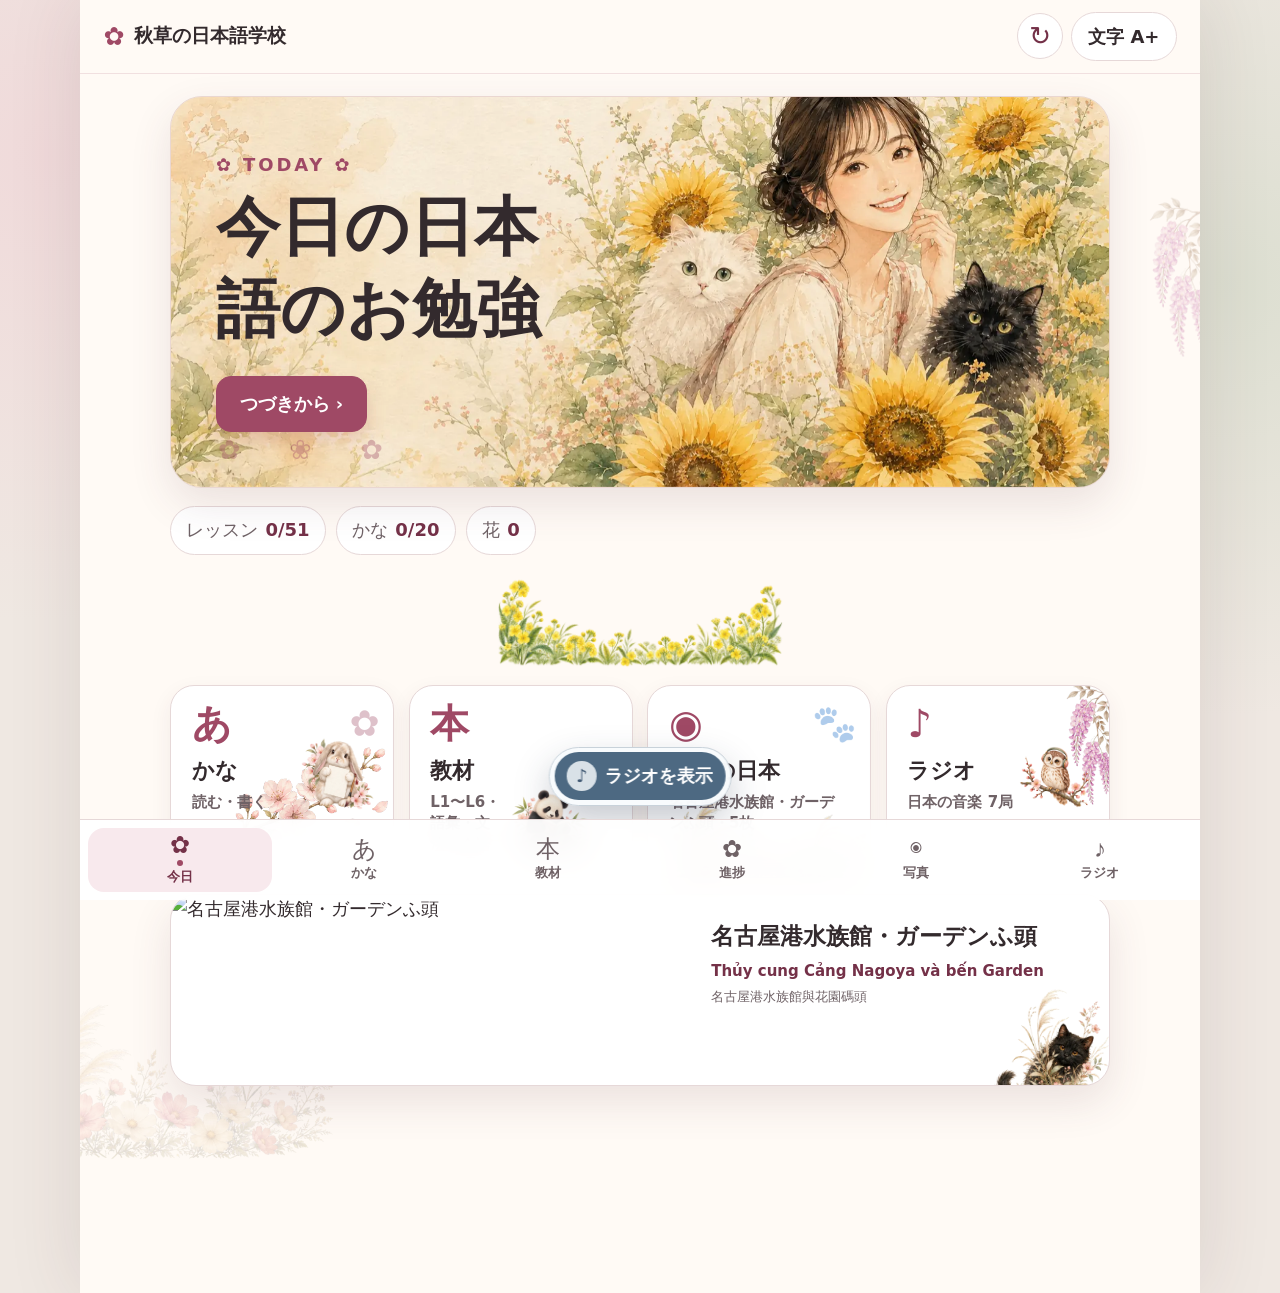
==== index.html @ 84655888 "Add files via upload" ====
<!DOCTYPE html><html lang="ja"><head><meta charSet="utf-8"/><meta name="viewport" content="width=device-width, initial-scale=1"/><link rel="preload" as="image" href="./aki-hero.webp"/><link rel="preload" as="image" href="./rabbit-kana-practice.webp"/><link rel="preload" as="image" href="./panda-study-flowers.webp"/><link rel="preload" as="image" href="./owl-listening.webp"/><link rel="stylesheet" href="./index-BOyUzWrV.css" data-rsc-css-href="./index-BOyUzWrV.css" data-precedence="vite-rsc/importer-resources"/><link rel="stylesheet" href="./page-BeeSiXtR.css" data-precedence="vite-rsc/client-reference"/><link rel="modulepreload" href="./layout-segment-context-B_qtrCbp.js" crossorigin=""/><link rel="modulepreload" href="./rolldown-runtime-S-ySWqyJ.js" crossorigin=""/><link rel="modulepreload" href="./index-BUCHs9A0.js" crossorigin=""/><link rel="modulepreload" href="./framework-CXnKph_e.js" crossorigin=""/><link rel="modulepreload" href="./page-CYXTiV1j.js" crossorigin=""/><title>秋草の日本語学校</title><meta name="description" content="ベトナム語・繁体字・拼音で学ぶLevel制日本語アプリ"/><link rel="icon" href="./app-icon-192.png"/><link rel="apple-touch-icon" href="./app-icon-192.png"/><link rel="manifest" href="./manifest.webmanifest"/><meta name="mobile-web-app-capable" content="yes"/><meta name="apple-mobile-web-app-title" content="秋草の日本語学校"/><meta name="apple-mobile-web-app-status-bar-style" content="default"/><meta name="codex-preview" content="development"/><meta name="mobile-web-app-capable" content="yes"/><meta name="theme-color" content="#a6536d"/><script>self.__VINEXT_RSC_PARAMS__={}</script><script>self.__VINEXT_RSC_NAV__={"pathname":"/","searchParams":[]}</script><link rel="modulepreload" href="./index-BUCHs9A0.js" />
<meta name="akigusa-static-upload" content="github-pages-flat"/></head><body><div class="app-shell"><header class="app-header"><button class="brand" aria-label="ホームへ"><span class="brand-flower">✿</span><span>秋草の日本語学校</span></button><div class="header-actions"><button class="page-refresh-button" aria-label="ページ全体を更新" title="ページを更新"><span aria-hidden="true">↻</span></button><div class="text-size-wrap"><button class="size-trigger" aria-expanded="false">文字 <b>A<!-- -->+</b></button></div></div></header><main class="main-content"><div class="screen today-screen"><section class="hero-card"><img class="hero-art" src="./aki-hero.webp" alt="花に囲まれた秋ちゃんと白猫と黒猫" decoding="async"/><div class="hero-copy"><span class="hero-kicker">✿ TODAY ✿</span><h1>今日の日本語のお勉強</h1><button class="primary-button">つづきから <span>›</span></button></div></section><div class="progress-pills" aria-label="進捗"><span>レッスン <b>0<!-- -->/51</b></span><span>かな <b>0<!-- -->/20</b></span><button>花 <b>0</b></button></div><figure class="seasonal-flower seasonal-flower--band" aria-hidden="true"><img src="./flower-nanohana.webp" alt="" width="1200" height="400" decoding="async" loading="lazy"/></figure><section class="quick-grid"><button class="quick-card flower-card"><span class="quick-icon">あ</span><strong>かな</strong><small>読む・書く</small><img class="quick-animal" src="./rabbit-kana-practice.webp" alt="" aria-hidden="true"/></button><button class="quick-card cat-card"><span class="quick-icon">本</span><strong>教材</strong><small>L1〜L6・語彙・文法・会話</small><img class="quick-animal quick-panda" src="./panda-study-flowers.webp" alt="" aria-hidden="true"/></button><button class="quick-card photo-card"><span class="quick-icon">◉</span><strong>今日の日本</strong><small>日本<!-- -->・5枚</small></button><button class="quick-card radio-card"><span class="quick-icon">♪</span><strong>ラジオ</strong><small>日本の音楽 7局</small><img class="quick-animal quick-owl" src="./owl-listening.webp" alt="" aria-hidden="true"/></button></section></div><audio preload="none" aria-hidden="true"></audio><aside class="rx-dock is-bottom is-center is-collapsed" aria-label="日本語ラジオ ミニプレーヤー"><button type="button" class="rx-dock-restore" aria-label="ミニプレーヤーを表示。J1 HITS、停止中"><span class="" aria-hidden="true">♪</span><b>ラジオを表示</b></button></aside></main><nav class="bottom-nav" aria-label="メインメニュー"><button class="nav-button active" aria-current="page"><span>✿</span><b>今日</b></button><button class="nav-button"><span>あ</span><b>かな</b></button><button class="nav-button"><span>本</span><b>教材</b></button><button class="nav-button"><span>✿</span><b>進捗</b></button><button class="nav-button"><span>◉</span><b>写真</b></button><button class="nav-button"><span>♪</span><b>ラジオ</b></button></nav></div><script id="_R_">import("./index-BUCHs9A0.js")</script><script>self.__VINEXT_RSC_CHUNKS__=self.__VINEXT_RSC_CHUNKS__||[];self.__VINEXT_RSC_CHUNKS__.push("2:I[\"8c0f216c4604\",[],\"Children\",1]\n3:I[\"15c18cfaeeff\",[],\"LayoutSegmentProvider\",1]\n4:I[\"8c0f216c4604\",[],\"Slot\",1]\n5:I[\"593f344dc510\",[],\"RedirectBoundary\",1]\n:HL[\"./index-BOyUzWrV.css\",\"style\"]\n")</script><script>self.__VINEXT_RSC_CHUNKS__=self.__VINEXT_RSC_CHUNKS__||[];self.__VINEXT_RSC_CHUNKS__.push("0:{\"__route\":\"route:/\",\"__interceptionContext\":null,\"__layoutIds\":[\"layout:/\"],\"__rootLayout\":\"/\",\"page:/\":\"$L1\",\"layout:/\":[[[[\"$\",\"link\",\"css:./index-BOyUzWrV.css\",{\"rel\":\"stylesheet\",\"precedence\":\"vite-rsc/importer-resources\",\"href\":\"./index-BOyUzWrV.css\",\"data-rsc-css-href\":\"./index-BOyUzWrV.css\"}],\"$undefined\"],[\"$\",\"html\",null,{\"lang\":\"ja\",\"children\":[\"$\",\"body\",null,{\"children\":[\"$\",\"$L2\",null,{}]}]}]],null],\"route:/\":[[[\"$\",\"meta\",null,{\"charSet\":\"utf-8\"}],[[\"$\",\"title\",\"0\",{\"children\":\"秋草の日本語学校\"}],[\"$\",\"meta\",\"1\",{\"name\":\"description\",\"content\":\"ベトナム語・繁体字・拼音で学ぶLevel制日本語アプリ\"}],[\"$\",\"link\",\"2\",{\"rel\":\"icon\",\"href\":\"./app-icon-192.png\"}],[\"$\",\"link\",\"3\",{\"rel\":\"apple-touch-icon\",\"href\":\"./app-icon-192.png\"}],[\"$\",\"link\",\"4\",{\"rel\":\"manifest\",\"href\":\"./manifest.webmanifest\"}],[\"$\",\"meta\",\"5\",{\"name\":\"mobile-web-app-capable\",\"content\":\"yes\"}],[\"$\",\"meta\",\"6\",{\"name\":\"apple-mobile-web-app-title\",\"content\":\"秋草の日本語学校\"}],[\"$\",\"meta\",\"7\",{\"name\":\"apple-mobile-web-app-status-bar-style\",\"content\":\"default\"}],[\"$\",\"meta\",\"8\",{\"name\":\"codex-preview\",\"content\":\"development\"}],[\"$\",\"meta\",\"9\",{\"name\":\"mobile-web-app-capable\",\"content\":\"yes\"}]],[[\"$\",\"meta\",\"0\",{\"name\":\"viewport\",\"content\":\"width=device-width, initial-scale=1\"}],[\"$\",\"meta\",\"1\",{\"name\":\"theme-color\",\"content\":\"#a6536d\"}]]],[\"$\",\"$L3\",null,{\"segmentMap\":{\"children\":[]},\"children\":[\"$\",\"$L4\",null,{\"id\":\"layout:/\",\"parallelSlots\":\"$undefined\",\"children\":[\"$\",\"$L5\",null,{\"children\":[\"$\",\"$L3\",null,{\"segmentMap\":{\"children\":[]},\"children\":[\"$\",\"$L4\",null,{\"id\":\"page:/\"}]}]}]}]}]],\"__layoutFlags\":{\"layout:/\":\"s\"},\"__artifactCompatibility\":{\"schemaVersion\":1,\"graphVersion\":\"app-route-graph:4uhn5s1wvoptc\",\"deploymentVersion\":\"a3c31406-63c2-4616-bf7d-453b6c3c3e3d\",\"appElementsSchemaVersion\":1,\"rscPayloadSchemaVersion\":1,\"rootBoundaryId\":\"/\",\"renderEpoch\":null}}\n")</script><script>self.__VINEXT_RSC_CHUNKS__=self.__VINEXT_RSC_CHUNKS__||[];self.__VINEXT_RSC_CHUNKS__.push("6:I[\"6efdf509a785\",[],\"default\",1]\n1:[\"$\",\"$L6\",null,{\"params\":\"$@7\",\"searchParams\":\"$@8\"}]\n")</script><script>self.__VINEXT_RSC_CHUNKS__=self.__VINEXT_RSC_CHUNKS__||[];self.__VINEXT_RSC_CHUNKS__.push("7:{}\n8:{}\n")</script><script>self.__VINEXT_RSC_DONE__=true</script></body></html>
---- index-BOyUzWrV.css ----
:root{--rose:#9f4965;--rose-dark:#743148;--rose-soft:#f5dfe5;--peach:#f4c6b9;--ivory:#fffaf5;--paper:#fff;--sage:#71836d;--sage-soft:#e8eee4;--ink:#332a2d;--muted:#6f6266;--line:#e6d8d8;--gold:#b58135;--ok:#2d7354;--bad:#b6404a;--shadow:0 16px 42px #5d33401f;--root-size:18px;--ui-font:"BIZ UDPGothic", "Noto Sans JP", "Hiragino Kaku Gothic ProN", "Yu Gothic UI", "Yu Gothic", system-ui, sans-serif}html[data-text-size="0"]{--root-size:16px}html[data-text-size="1"]{--root-size:18px}html[data-text-size="2"]{--root-size:20px}html[data-text-size="3"]{--root-size:22px}*{box-sizing:border-box}html{font-size:var(--root-size);background:#efe5df}body{color:var(--ink);font-family:var(--ui-font);overscroll-behavior-y:contain;background:radial-gradient(circle at 4% 12%,#f2bcca52,#0000 26rem),radial-gradient(circle at 96% 22%,#b8ccaf57,#0000 24rem),#efe8e2;min-height:100vh;margin:0;line-height:1.55}button,input{font:inherit}button{color:inherit}button,a{-webkit-tap-highlight-color:transparent}button:focus-visible,a:focus-visible,canvas:focus-visible{outline-offset:3px;outline:3px solid #2f5878}button:disabled{opacity:.42;cursor:not-allowed}.app-shell{background:var(--ivory);width:min(100%,1120px);min-height:100vh;margin:0 auto;position:relative;box-shadow:0 0 70px #4a2c341f}.app-header{z-index:40;min-height:calc(74px + env(safe-area-inset-top));padding:env(safe-area-inset-top) 1.3rem 0;-webkit-backdrop-filter:blur(16px);backdrop-filter:blur(16px);background:#fffaf5ed;border-bottom:1px solid #9f496524;justify-content:space-between;align-items:center;gap:1rem;display:flex;position:sticky;top:0}.brand{min-width:0;font-family:var(--ui-font);cursor:pointer;background:0 0;border:0;align-items:center;gap:.55rem;padding:.5rem 0;font-size:1.08rem;font-weight:800;display:flex}.brand-flower{color:var(--rose);font-size:1.4rem}.brand span:last-child{min-width:0}.header-actions{flex:none;align-items:center;gap:.45rem;display:flex}.page-refresh-button{border:1px solid var(--line);width:46px;height:46px;color:var(--rose-dark);cursor:pointer;background:#fff;border-radius:50%;flex:0 0 46px;place-items:center;padding:0;display:grid}.page-refresh-button span{font-size:1.45rem;line-height:1}.text-size-wrap{position:relative}.size-trigger{border:1px solid var(--line);cursor:pointer;background:#fff;border-radius:999px;min-height:46px;padding:.55rem .9rem;font-weight:750}.size-menu{border:1px solid var(--line);box-shadow:var(--shadow);background:#fff;border-radius:18px;grid-template-columns:repeat(4,minmax(54px,1fr));gap:.35rem;padding:.55rem;display:grid;position:absolute;top:calc(100% + .5rem);right:0}.size-menu button{cursor:pointer;background:#f7efef;border:0;border-radius:12px;min-height:48px;font-weight:800}.size-menu button.active{background:var(--rose);color:#fff}.main-content{min-height:calc(100vh - 74px);padding:1.2rem 1.2rem 11.5rem;position:relative;overflow:clip}.main-content:before{content:"";z-index:0;opacity:.36;pointer-events:none;background:url(./wisteria-hang.webp) 100% 0/contain no-repeat;width:120px;height:440px;position:absolute;top:120px;right:-24px}.main-content:after{content:"";z-index:0;opacity:.2;pointer-events:none;background:url(./autumn-flower-grass.webp) 0 100%/contain no-repeat;width:min(70%,650px);height:210px;position:absolute;bottom:7rem;left:-5%}.screen{z-index:1;max-width:940px;margin:0 auto;position:relative}.screen h1{font-family:var(--ui-font);margin:0;font-size:clamp(2rem,6vw,3.2rem);line-height:1.2}.screen-title-row{border-bottom:2px solid var(--rose-soft);justify-content:space-between;align-items:end;min-height:106px;margin-bottom:1rem;display:flex;position:relative;overflow:visible}.learning-area{z-index:1;max-width:980px;margin:0 auto;position:relative}.learning-mode-tabs{max-width:640px;margin:0 auto 1rem;box-shadow:0 8px 18px #5d334014}.screen-title-row p{color:var(--muted);margin:.2rem 0 1rem;font-weight:700}.eyebrow{color:var(--rose);letter-spacing:.18em;margin-bottom:.25rem;font-size:.75rem;font-weight:900;display:block}.peek-title-cat{object-fit:contain;object-position:center bottom;width:min(32vw,220px);height:125px;margin-right:.5rem;transform:translateY(16px)}.hide-title-cat{object-fit:contain;object-position:center 42%;width:min(29vw,190px);height:130px;transform:translateY(18px)}.fluffy-level-animal{object-fit:contain;object-position:center bottom;width:min(25vw,165px);height:134px;margin-right:.35rem;display:block;transform:translateY(20px)}.hero-card{min-height:390px;box-shadow:var(--shadow);background:#f8eae2;border:1px solid #ead7d1;border-radius:32px;position:relative;overflow:hidden}.hero-card>img{object-fit:cover;object-position:center;width:100%;height:100%;position:absolute;inset:0}.hero-art{animation:.55s both hero-reveal}@keyframes hero-reveal{0%{opacity:.25;transform:scale(1.015)}to{opacity:1;transform:scale(1)}}.hero-card:after{content:"✿　❀　✿";color:#9f496559;letter-spacing:.6rem;font-size:1.5rem;position:absolute;bottom:4%;left:5%}.hero-copy{z-index:2;flex-direction:column;justify-content:center;align-items:flex-start;width:48%;min-height:390px;padding:2.5rem;display:flex;position:relative}.hero-copy h1{max-width:8em;font-family:var(--ui-font);margin:.45rem 0 1.4rem;font-size:clamp(2.15rem,5vw,3.8rem);line-height:1.28}.hero-kicker{color:var(--rose);letter-spacing:.16em;font-weight:900}.primary-button,.secondary-button,.hint-button{cursor:pointer;border-radius:15px;min-height:52px;padding:.72rem 1.25rem;font-weight:850}.primary-button{border:1px solid var(--rose);background:var(--rose);color:#fff;box-shadow:0 8px 18px #9f496533}.primary-button:hover{background:var(--rose-dark)}.primary-button.wide{width:100%;margin-top:1rem}.secondary-button,.hint-button{border:1px solid var(--line);background:#fff}.action-row{flex-wrap:wrap;justify-content:center;gap:.7rem;margin-top:1.15rem;display:flex}.progress-pills{flex-wrap:wrap;gap:.55rem;margin:1rem 0;display:flex}.progress-pills span,.progress-pills button{border:1px solid var(--line);min-height:43px;color:var(--muted);background:#fff;border-radius:999px;align-items:center;gap:.4rem;padding:.55rem .85rem;display:flex}.progress-pills button{cursor:pointer}.progress-pills b{color:var(--rose-dark)}.quick-grid{grid-template-columns:repeat(4,1fr);gap:.8rem;display:grid}.quick-card{border:1px solid var(--line);cursor:pointer;text-align:left;background:#fff;border-radius:24px;grid-template-rows:auto auto auto;grid-template-columns:minmax(0,1fr) auto;align-content:start;justify-items:start;gap:.35rem .25rem;min-height:154px;padding:1rem 1rem 1.1rem 1.15rem;display:grid;position:relative;overflow:hidden;box-shadow:0 8px 22px #4f303a12}.quick-card>.quick-icon,.quick-card>strong,.quick-card>small{grid-column:1;min-width:0}.quick-animal{object-fit:contain;object-position:center bottom;pointer-events:none;grid-area:1/2/4;align-self:end;width:78px;height:104px;display:block}.quick-panda{width:104px}.quick-owl{width:72px}.quick-card:after{opacity:.34;font-size:2rem;position:absolute;top:.6rem;right:.75rem}.flower-card:after{content:"✿";color:var(--rose)}.cat-card:after{content:none}.photo-card:after{content:"🐾";color:var(--gold)}.radio-card:after{content:none}.flower-card{background:#fff url(./sakura-sprig.webp) 115% 130%/82% no-repeat}.photo-card{background:#fff url(./autumn-flower-grass.webp) right 140%/90% no-repeat}.radio-card{background:#fff url(./wisteria-hang.webp) 112% -15%/42% no-repeat}.quick-card strong{font-size:1.2rem;line-height:1.35}.quick-card small{color:var(--muted);overflow-wrap:anywhere;font-weight:650;line-height:1.45}.quick-icon{min-height:1.2em;font-family:var(--ui-font);color:var(--rose);font-size:2.15rem;font-weight:900;line-height:1.05;position:static}.today-photo{border:1px solid var(--line);cursor:pointer;text-align:left;width:100%;min-height:190px;box-shadow:var(--shadow);background:#fff;border-radius:26px;grid-template-columns:1.1fr .9fr;margin-top:.9rem;padding:0;display:grid;position:relative;overflow:hidden}.today-photo>img:first-child{object-fit:cover;width:100%;height:100%;min-height:190px}.today-photo>span{z-index:2;flex-direction:column;justify-content:center;padding:1.35rem;display:flex;position:relative}.today-photo b{font-size:1.25rem}.today-photo small{color:var(--rose-dark);margin-top:.35rem;font-weight:750}.today-photo em{color:var(--muted);margin-top:.18rem;font-size:.72rem;font-style:normal}.hidden-black-cat{pointer-events:none;width:150px;position:absolute;bottom:-38px;right:-18px}.segmented{background:#efe4e2;border-radius:18px;gap:.35rem;margin-bottom:1rem;padding:.35rem;display:grid}.segmented.two{grid-template-columns:repeat(2,1fr)}.segmented.three{grid-template-columns:repeat(3,1fr)}.segmented button{cursor:pointer;background:0 0;border:0;border-radius:14px;min-height:50px;font-weight:850}.segmented button.active{color:#fff;background:var(--rose);box-shadow:0 6px 15px #82395133}.script-tabs{max-width:520px}.kana-unit-tabs{max-width:640px}.unlock-note{color:var(--muted);margin:-.45rem 0 .75rem;font-size:.75rem;font-weight:750}.kana-art{background:linear-gradient(90deg,#fff8f7,#f4e7e9);border-radius:22px;height:150px;margin:-.35rem 0 .75rem;overflow:hidden}.kana-art img{object-fit:contain;object-position:right center;width:100%;height:100%;display:block}.row-picker{scrollbar-width:thin;gap:.55rem;padding:.25rem .15rem .75rem;display:flex;overflow-x:auto}.row-picker button{border:1px solid var(--line);cursor:pointer;background:#fff;border-radius:17px;flex:0 0 86px;min-height:74px}.row-picker button b{font-family:serif;font-size:1.45rem;display:block}.row-picker button span{color:var(--muted);font-size:.72rem;display:block}.row-picker button.active{border:2px solid var(--rose);background:#fff6f7}.row-picker button.done:after{content:"🐾";color:var(--rose);font-size:.65rem;display:block}.study-card,.write-card,.lesson-intro-card,.lesson-study-card,.usage-card,.quiz-card,.empty-card{border:1px solid var(--line);box-shadow:var(--shadow);background:#fff;border-radius:28px;padding:1.25rem;position:relative;overflow:hidden}.lesson-intro-card{text-align:center;align-content:center;gap:.75rem;min-height:360px;display:grid}.lesson-intro-card h2{margin:0;font-size:clamp(1.55rem,5vw,2.4rem);line-height:1.45}.lesson-intro-card p{color:var(--rose-dark);margin:0;font-size:1.25rem;font-weight:800;line-height:1.65}.lesson-intro-card small{color:var(--muted);font-size:.82rem;line-height:1.6}.flower-corners:before,.flower-corners:after{content:"✿";color:var(--rose-soft);font-size:3.4rem;position:absolute}.flower-corners:before{top:-.7rem;left:-.35rem;transform:rotate(-22deg)}.flower-corners:after{color:var(--sage-soft);bottom:-.85rem;right:-.35rem;transform:rotate(20deg)}.card-progress{color:var(--muted);justify-content:space-between;align-items:center;gap:1rem;font-size:.82rem;font-weight:800;display:flex}.card-progress b{color:var(--rose)}.giant-kana{min-height:220px;font-family:var(--ui-font);color:var(--ink);place-items:center;font-size:clamp(7rem,26vw,12rem);line-height:1;display:grid}.quiz-kana{min-height:180px}.sound-hint{text-align:center;gap:.25rem;display:grid}.sound-hint b{font-size:1.7rem}.sound-hint span{color:var(--muted)}.hint-button{margin:0 auto;display:block}.answer-grid,.quiz-options{grid-template-columns:repeat(2,1fr);gap:.7rem;display:grid}.answer-grid button,.quiz-options button{border:1px solid var(--line);cursor:pointer;background:#fff;border-radius:15px;min-height:58px;font-weight:800}.answer-grid button.correct,.quiz-options button.correct{border-color:var(--ok);color:#1f593f;background:#e5f4ea}.answer-grid button.wrong,.quiz-options button.wrong{border-color:var(--bad);color:#8e2c36;background:#fff0f1}.answer-status{text-align:center;min-height:1.6em;color:var(--rose-dark);margin:.55rem 0 0;font-weight:900}.audio-note{color:var(--muted);text-align:center;margin:.8rem 0;font-size:.76rem}.kana-word-card{gap:.8rem;display:grid}.word-level-tabs{grid-template-columns:repeat(3,minmax(0,1fr));gap:.4rem;display:grid}.word-level-tabs button{border:1px solid var(--line);cursor:pointer;background:#fff;border-radius:13px;min-height:54px;padding:.45rem;font-size:.75rem;font-weight:850}.word-level-tabs button.active{border-color:var(--rose);background:var(--rose);color:#fff}.kana-word-display{cursor:pointer;background:0 0;border:0;justify-content:center;align-items:center;gap:1rem;min-height:190px;display:flex}.kana-word-display strong,.kana-word-quiz{font-family:var(--ui-font);font-size:clamp(3.2rem,13vw,6.5rem);line-height:1.2}.kana-word-display span{background:var(--rose-soft);width:48px;height:48px;color:var(--rose-dark);border-radius:50%;place-items:center;display:grid}.kana-word-quiz{text-align:center;place-items:center;min-height:170px;display:grid}.result-panel{text-align:center;flex-direction:column;align-items:center;padding:1rem 0;display:flex}.result-panel img{object-fit:contain;width:min(58%,270px);height:170px}.result-score{color:var(--rose);font-size:3rem;font-weight:900;line-height:1}.result-panel>b{margin-top:.35rem;font-size:1.4rem}.empty-card{text-align:center;align-content:center;place-items:center;min-height:330px;display:grid}.empty-card img{object-fit:contain;width:240px;height:170px}.empty-card h2{margin:.5rem}.stage-tabs{grid-template-columns:repeat(4,minmax(0,1fr));gap:.5rem;margin-bottom:.75rem;display:grid}.stage-tabs button{border:1px solid var(--line);cursor:pointer;background:#fff;border-radius:15px;min-height:53px;font-weight:800}.stage-tabs button.active{background:var(--sage);border-color:var(--sage);color:#fff}.write-prompt{justify-content:center;align-items:center;gap:1rem;min-height:76px;font-size:2.1rem;font-weight:850;display:flex}.write-prompt button{border:1px solid var(--line);cursor:pointer;background:#fff;border-radius:999px;min-height:46px;padding:.45rem .8rem}.canvas-box{aspect-ratio:1;touch-action:none;overscroll-behavior:contain;-webkit-user-select:none;user-select:none;background:#fffcfa;border:2px solid #d9c9c9;border-radius:24px;width:min(100%,460px);margin:0 auto;position:relative;overflow:hidden}.canvas-box canvas{touch-action:none;overscroll-behavior:contain;-webkit-user-select:none;user-select:none;z-index:3;width:100%;height:100%;position:absolute;inset:0}.canvas-guide-svg{z-index:2;opacity:.14;pointer-events:none;-webkit-user-select:none;user-select:none;width:92%;height:92%;display:block;position:absolute;inset:4%}.canvas-guide-svg svg{width:100%;height:100%;display:block}.axis{z-index:1;background:#eee5e4;display:block;position:absolute}.axis.vertical{width:1px;top:0;bottom:0;left:50%}.axis.horizontal{height:1px;top:50%;left:0;right:0}.mini-success{text-align:center;color:var(--ok);margin-top:.65rem;font-weight:900}.writing-group>p{text-align:center;color:var(--muted);margin:.65rem 0;font-weight:850}.writing-group-grid{grid-template-columns:repeat(auto-fit,minmax(min(100%,140px),1fr));gap:.6rem;display:grid}.mini-writing-item{border:1px solid var(--line);background:#fffcfa;border-radius:17px;min-width:0;padding:.45rem}.mini-writing-item>button{cursor:pointer;background:0 0;border:0;justify-content:center;align-items:center;gap:.5rem;width:100%;min-height:42px;display:flex}.mini-writing-item>button b{font-size:1rem}.mini-writing-item>button span{color:var(--rose)}.mini-canvas-box{aspect-ratio:1;touch-action:none;overscroll-behavior:contain;background:#fff;border:1px solid #d9c9c9;border-radius:13px;width:100%;position:relative;overflow:hidden}.mini-canvas-box canvas{z-index:3;touch-action:none;overscroll-behavior:contain;-webkit-user-select:none;user-select:none;width:100%;height:100%;position:absolute;inset:0}.back-button{min-height:48px;color:var(--rose);cursor:pointer;background:0 0;border:0;padding:.4rem .2rem;font-weight:850}.lesson-list{gap:.65rem;display:grid}.lesson-card{border:1px solid var(--line);text-align:left;cursor:pointer;background:#fff;border-radius:20px;grid-template-columns:48px 1fr 34px;align-items:center;gap:.8rem;min-height:84px;padding:.8rem;display:grid;box-shadow:0 6px 18px #4f303a0f}.lesson-card>span{background:var(--rose-soft);width:45px;height:45px;color:var(--rose-dark);border-radius:50%;place-items:center;font-weight:900;display:grid}.lesson-card b,.lesson-card small{display:block}.lesson-card small{color:var(--muted);margin-top:.15rem}.lesson-card em{color:var(--rose);font-size:1.3rem;font-style:normal}.lesson-card.done{background:#f4f8f1;border-color:#cddcc7}.lesson-card.locked:disabled{opacity:1;cursor:not-allowed;box-shadow:none;background:#f4f0ed;border-style:dashed}.lesson-card.locked>span{color:var(--muted);background:#e8e1de}.level-grid{grid-template-columns:repeat(3,1fr);gap:.75rem;display:grid}.level-card{border:1px solid var(--line);text-align:left;cursor:pointer;background:#fff;border-radius:24px;flex-direction:column;align-items:flex-start;min-height:185px;padding:1.1rem 3rem 1.1rem 1.1rem;display:flex;position:relative;overflow:hidden;box-shadow:0 8px 22px #4f303a12}.level-card>span{color:var(--rose);letter-spacing:.08em;font-weight:950}.level-card>b{margin-top:.4rem;font-size:1.16rem}.level-card>small{color:var(--muted)}.level-card>div{background:#eee5e2;border-radius:999px;width:100%;height:8px;margin-top:auto;overflow:hidden}.level-card>div i{background:var(--rose);height:100%;display:block}.level-card>em{color:var(--muted);margin-top:.35rem;font-size:.75rem;font-style:normal}.level-card:nth-child(3n+1):after{content:"✿";color:var(--rose-soft);font-size:2.2rem;position:absolute;top:.35rem;right:.65rem}.level-card:nth-child(3n+2):after{content:"🐾";color:#d4b895;position:absolute;top:.45rem;right:.65rem}.level-card:nth-child(3n):after{content:"🐈";opacity:.45;position:absolute;top:.35rem;right:.55rem}.level-card.locked:disabled{opacity:1;cursor:not-allowed;box-shadow:none;background:#f4f0ed;border-style:dashed}.level-card.locked>div i{background:#b7aaa8}.level-card.building{cursor:default;box-shadow:none;background:#f4f0ed;border-style:dashed;min-height:140px}.level-card.building>b{margin:auto 0 .15rem}.level-card.building>i{color:#caaeb5;font-size:1.8rem;font-style:normal;position:absolute;bottom:.4rem;right:.7rem}.lesson-heading{text-align:center;margin-bottom:.8rem}.lesson-heading span{color:var(--rose);font-weight:900}.lesson-heading h1{margin:.25rem 0}.lesson-heading p{color:var(--muted);margin:0;font-weight:700}.speak-word{cursor:pointer;background:0 0;border:0;justify-content:center;align-items:center;gap:1rem;width:100%;min-height:150px;display:flex}.speak-word strong{font-family:var(--ui-font);font-size:clamp(3.4rem,12vw,6.2rem);line-height:1.2}.speak-word span{background:var(--rose-soft);width:46px;height:46px;color:var(--rose);border-radius:50%;place-items:center;font-size:1rem;display:grid}.vi-meaning{text-align:center;color:var(--rose-dark);margin:0 0 1rem;font-size:1.35rem;font-weight:850;line-height:1.55}.sentence-block{text-align:center;background:#f7f2ee;border-radius:19px;padding:1rem}.sentence-block>b{font-family:var(--ui-font);font-size:1.55rem;display:block}.word-reading{text-align:center;flex-wrap:wrap;justify-content:center;align-items:baseline;gap:.55rem 1rem;margin:-.45rem 0 .45rem;display:flex}.word-reading b{font-size:1.15rem}.word-reading span,.word-reading small{color:var(--muted)}.word-reading small{flex-basis:100%;font-size:.76rem}.word-reading .word-vi-pronunciation{color:var(--rose-dark);overflow-wrap:anywhere;font-size:1.18rem;font-weight:850;line-height:1.55}.word-bridge{color:var(--muted);justify-content:center;align-items:baseline;gap:.45rem;margin:-.45rem 0 .9rem;font-size:.82rem;display:flex}.word-bridge b{color:var(--ink);font-size:.88rem}.word-bridge span,.zh-sentence span{font-size:.76rem;font-style:italic}.restored-ja{color:var(--ink);background:#fff;border-radius:12px;gap:.15rem;padding:.6rem;font-weight:750;display:grid}.restored-ja span{color:var(--rose-dark);font-size:.68rem;font-weight:900}.vi-pronunciation{color:var(--rose-dark);background:#fff8f9;border-radius:14px;gap:.2rem;margin-top:.75rem;padding:.7rem .8rem;display:grid}.vi-pronunciation span{letter-spacing:.02em;font-size:.72rem;font-weight:900}.vi-pronunciation strong{overflow-wrap:anywhere;font-size:1.38rem;line-height:1.55}.vi-sentence-meaning{color:var(--ink);overflow-wrap:anywhere;font-size:1.45rem;line-height:1.55;margin:.7rem 0 .2rem!important;font-weight:850!important}.reading-details{border:1px solid var(--line);text-align:left;background:#fff;border-radius:13px;margin-top:.7rem;padding:.6rem .7rem}.reading-details summary{color:var(--rose-dark);cursor:pointer;font-weight:850}.reading-details dl{gap:.4rem;margin:.6rem 0 0;display:grid}.reading-details dl>div{grid-template-columns:minmax(6rem,auto) 1fr;gap:.5rem;display:grid}.reading-details dt{color:var(--muted);font-size:.72rem;font-weight:850}.reading-details dd{overflow-wrap:anywhere;margin:0}.zh-sentence{border-top:1px solid var(--line);gap:.1rem;margin-top:.7rem;padding-top:.7rem;font-size:.84rem;display:grid}.zh-sentence b{font-size:.86rem}.zh-sentence span{color:var(--muted)}.sentence-block button{border:1px solid var(--line);cursor:pointer;background:#fff;border-radius:999px;min-height:43px;margin-top:.55rem;padding:.35rem .75rem}.sentence-block p{margin:.65rem 0 .2rem;font-weight:700}.sentence-block small{color:var(--muted);display:block}.zh-toggle{min-height:42px;color:var(--rose);cursor:pointer;background:0 0;border:0;margin:.7rem auto 0;font-weight:800;display:block}.usage-card h2,.quiz-card h2{font-size:1.35rem;line-height:1.45}.usage-zh-title{color:var(--muted);margin:-.45rem 0 .7rem;font-weight:750}.grammar-explanation{grid-template-columns:1fr 1fr;gap:.7rem;margin-bottom:.8rem;display:grid}.grammar-explanation p{background:#f7f2ee;border-radius:14px;margin:0;padding:.8rem;line-height:1.75}.grammar-explanation p[lang=vi]{font-size:1.08rem;font-weight:650}.grammar-explanation p[lang=zh-Hant]{color:var(--muted);font-size:.82rem}.usage-card>button:not(.primary-button){border:1px solid var(--line);text-align:left;cursor:pointer;background:#fffaf7;border-radius:16px;grid-template-columns:1fr auto;align-items:center;gap:.3rem .8rem;width:100%;min-height:82px;margin:.6rem 0;padding:.8rem;display:grid}.usage-card>button b,.usage-card>button span{display:block}.usage-card>button span{color:var(--muted);grid-column:1}.usage-card>button em{color:var(--rose);grid-area:1/2/3;font-style:normal}.quiz-options{grid-template-columns:1fr}.lesson-result>span{color:var(--ok);margin-top:.4rem;font-weight:850}.gallery-card{border:1px solid var(--line);box-shadow:var(--shadow);background:#fff;border-radius:28px;padding:.75rem}.gallery-main{aspect-ratio:16/10;background:#efe8e2;border-radius:22px;position:relative;overflow:hidden}.gallery-main>img:first-child{object-fit:cover;width:100%;height:100%;display:block}.gallery-badge{color:var(--rose-dark);-webkit-backdrop-filter:blur(8px);backdrop-filter:blur(8px);background:#ffffffeb;border-radius:999px;padding:.42rem .72rem;font-size:.78rem;font-weight:900;position:absolute;top:.75rem;left:.75rem}.gallery-cat{pointer-events:none;filter:drop-shadow(0 8px 12px #371f261f);width:min(34%,260px);position:absolute;bottom:-25%;right:-3%}.gallery-caption{justify-content:space-between;align-items:center;gap:1rem;padding:.9rem .35rem .55rem;display:flex}.gallery-caption h2{margin:0;font-family:Yu Mincho,serif;font-size:1.4rem}.gallery-caption p{color:var(--muted);white-space:nowrap;text-overflow:ellipsis;max-width:36em;margin:.1rem 0 0;font-size:.78rem;overflow:hidden}.gallery-caption a{color:var(--rose);text-align:right;font-size:.72rem;font-weight:750;text-decoration:none}.thumbnail-strip{gap:.55rem;padding:.25rem 0 .45rem;display:flex;overflow-x:auto}.thumbnail-strip button{aspect-ratio:1;cursor:pointer;background:#eee;border:3px solid #0000;border-radius:15px;flex:0 0 92px;padding:0;position:relative;overflow:hidden}.thumbnail-strip button.active{border-color:var(--rose)}.thumbnail-strip img{object-fit:cover;width:100%;height:100%;display:block}.thumbnail-strip span{background:#ffffffe6;border-radius:999px;min-width:28px;padding:.15rem .3rem;font-size:.68rem;font-weight:900;position:absolute;bottom:.3rem;left:.3rem}.photo-loading{min-height:360px;color:var(--rose);justify-content:center;align-items:center;gap:1rem;font-size:3rem;display:flex}.photo-fallback{width:100%;height:100%;color:var(--rose);place-items:center;font-weight:850;display:grid}.load-card{border:1px solid var(--line);text-align:center;min-height:280px;box-shadow:var(--shadow);background:#fff;border-radius:24px;align-content:center;place-items:center;gap:1rem;padding:1.25rem;display:grid}.radio-rail{z-index:60;color:#fff;cursor:pointer;background:#4c6380;border:0;border-radius:16px 0 0 16px;width:48px;min-height:122px;position:fixed;top:37%;right:max(0px,50vw - 560px);box-shadow:0 10px 25px #29374b40}.radio-rail span{writing-mode:vertical-rl;letter-spacing:.14em;font-size:.68rem;font-weight:950}.radio-rail i{background:#d9e1e7;border-radius:50%;width:9px;height:9px;position:absolute;top:8px;right:7px}.radio-rail.playing i{background:#78d5a0;box-shadow:0 0 0 5px #78d5a038}.radio-player{z-index:59;right:max(58px,50vw - 540px);bottom:calc(86px + env(safe-area-inset-bottom));width:min(390px,100vw - 34px);max-height:calc(100dvh - 112px - env(safe-area-inset-top) - env(safe-area-inset-bottom));overscroll-behavior:contain;background:#f8fbfd;border:1px solid #bcc6d0;border-radius:24px;padding:1rem;position:fixed;overflow-y:auto;box-shadow:0 22px 55px #26344847}.radio-player header{border-bottom:1px solid #d8e0e7;justify-content:space-between;align-items:center;padding-bottom:.7rem;display:flex}.radio-player header div{display:grid}.radio-player header span{color:#57718d;letter-spacing:.14em;font-size:.65rem;font-weight:900}.radio-player header b{font-size:1.2rem}.radio-player header button{cursor:pointer;background:#e5ebf0;border:0;border-radius:50%;width:46px;height:46px;font-size:1.4rem}.now-playing{grid-template-columns:48px 1fr;gap:.18rem .6rem;padding:.8rem 0;display:grid}.now-playing small{color:#61768a;font-size:.68rem;font-weight:800}.now-playing strong,.now-playing b{white-space:nowrap;text-overflow:ellipsis;overflow:hidden}.station-list{grid-template-columns:repeat(3,1fr);gap:.4rem;display:grid}.station-list button{cursor:pointer;background:#fff;border:1px solid #ced7df;border-radius:13px;min-height:65px}.station-list button b,.station-list button span{display:block}.station-list button span{color:#687c8f;font-size:.63rem}.station-list button.active{color:#fff;background:#4c6380;border-color:#4c6380}.station-list button.active span{color:#dce7f1}.radio-controls{align-items:center;gap:.8rem;padding:.8rem 0;display:flex}.radio-play{color:#fff;cursor:pointer;background:#4c6380;border:0;border-radius:50%;width:60px;height:60px;font-weight:900}.radio-controls div{display:grid}.radio-controls span{color:#66798b;font-size:.72rem}.sleep-row{grid-template-columns:1fr repeat(4,46px);align-items:center;gap:.35rem;display:grid}.sleep-row span{color:#687c8f;font-size:.72rem;font-weight:800}.sleep-row button{cursor:pointer;background:#fff;border:1px solid #ced7df;border-radius:10px;min-height:42px}.radio-source{text-align:right;color:#587087;margin-top:.55rem;font-size:.62rem;display:block}.bottom-nav{z-index:60;width:min(100%,1120px);padding:.45rem .45rem calc(.45rem + env(safe-area-inset-bottom));border-top:1px solid var(--line);-webkit-backdrop-filter:blur(16px);backdrop-filter:blur(16px);background:#fffffff2;grid-template-columns:repeat(6,minmax(0,1fr));display:grid;position:fixed;bottom:0;left:50%;transform:translate(-50%)}.nav-button{min-height:64px;color:var(--muted);cursor:pointer;background:0 0;border:0;border-radius:16px;align-content:center;place-items:center;gap:.08rem;display:grid}.nav-button span{font-family:serif;font-size:1.35rem;line-height:1}.nav-button b{font-size:.72rem}.nav-button.active{color:var(--rose-dark);background:#f8e9ed}.nav-button.active span:after{content:"";background:var(--rose);border-radius:50%;width:6px;height:6px;margin:.15rem auto 0;display:block}@media (width<=760px){.app-header{min-height:calc(66px + env(safe-area-inset-top));padding:env(safe-area-inset-top) .85rem 0}.brand{font-size:.95rem}.main-content{padding:.8rem .75rem 11.5rem}.main-content:before{opacity:.28;width:78px;right:-26px}.hero-card{min-height:460px}.hero-card>img{object-position:62% center}.hero-card:before{content:"";z-index:1;background:linear-gradient(90deg,#fffaf5f7 0%,#fffaf5d1 38%,#fffaf500 75%);position:absolute;inset:0}.hero-copy{width:72%;min-height:460px;padding:1.4rem}.quick-grid{grid-template-columns:1fr 1fr}.today-photo{grid-template-columns:1fr}.today-photo>img:first-child{height:210px}.hidden-black-cat{width:125px;bottom:-30px}.level-grid{grid-template-columns:repeat(2,1fr)}.gallery-caption{flex-direction:column;align-items:flex-start;gap:.25rem}.gallery-caption a{text-align:left}.gallery-main{aspect-ratio:4/3}.radio-rail{top:33%;right:0}.radio-player{right:17px}}@media (width<=480px){.app-header{gap:.45rem}.brand{flex:auto;font-size:clamp(.74rem,4.1vw,.95rem);line-height:1.25}.brand-flower{flex:none}.brand span:last-child{white-space:normal;overflow-wrap:anywhere;min-width:0}.text-size-wrap{flex:none}.page-refresh-button{flex-basis:44px;width:44px;height:44px}.size-trigger{white-space:nowrap;min-height:44px;padding:.45rem .65rem}.hero-copy h1{font-size:2.15rem}.quick-grid{grid-template-columns:1fr 1fr}.quick-card{min-height:150px;padding:.85rem}.quick-animal{width:54px;height:76px}.quick-panda{width:66px}.quick-owl{width:50px}.word-level-tabs,.answer-grid{grid-template-columns:1fr}.level-grid{grid-template-columns:1fr 1fr;gap:.55rem}.level-card{min-height:165px;padding:.85rem}.level-card.building{min-height:125px}.station-list{grid-template-columns:1fr}.station-list button{grid-template-columns:1fr 1fr;align-items:center;min-height:54px;display:grid}.sleep-row{grid-template-columns:repeat(4,1fr)}.sleep-row span{grid-column:1/-1}.thumbnail-strip button{flex-basis:78px}.screen-title-row{min-height:92px}.peek-title-cat,.hide-title-cat,.fluffy-level-animal{height:105px}.grammar-explanation{grid-template-columns:1fr}.stage-tabs{grid-template-columns:repeat(2,minmax(0,1fr))}.nav-button{border-radius:13px;min-width:0;min-height:61px;padding-inline:.1rem}.nav-button span{font-size:1.15rem}.nav-button b{overflow-wrap:anywhere;font-size:clamp(.54rem,2.5vw,.66rem);line-height:1.15}}@media (prefers-reduced-motion:reduce){*,:before,:after{scroll-behavior:auto!important;transition-duration:.01ms!important;animation-duration:.01ms!important}}
---- page-BeeSiXtR.css ----
.seasonal-flower{pointer-events:none;-webkit-user-select:none;user-select:none;place-items:center;width:100%;margin:.45rem 0 .85rem;display:grid;overflow:clip}.seasonal-flower img{object-fit:contain;object-position:center bottom;width:min(100%,1080px);height:auto;max-height:96px;display:block}.seasonal-flower--corner{justify-items:end;min-height:76px}.seasonal-flower--corner img{object-position:right bottom;width:min(34%,210px);max-height:132px}.seasonal-flower--wreath img{width:min(34%,210px);max-height:168px}.seasonal-flower--inside-card{margin:.1rem 0 .35rem}.seasonal-flower--inside-card img{max-height:74px}html[data-text-size="3"] .seasonal-flower img{max-height:72px}html[data-text-size="3"] .seasonal-flower--corner img,html[data-text-size="3"] .seasonal-flower--wreath img{max-height:116px}@media (width<=480px){.seasonal-flower{margin:.3rem 0 .65rem}.seasonal-flower img{max-height:64px}.seasonal-flower--corner img,.seasonal-flower--wreath img{width:min(45%,160px);max-height:108px}}@media (prefers-reduced-motion:reduce){.seasonal-flower img{animation:none}}.rx-page{gap:1rem;width:min(100%,940px);margin:0 auto;padding-bottom:7.5rem;display:grid}.rx-page-heading{border-bottom:2px solid var(--rose-soft,#f5dfe5);grid-template-columns:minmax(0,1fr) clamp(110px,24vw,185px);align-items:end;gap:.7rem;min-height:108px;padding:0 .2rem 1rem;display:grid}.rx-page-heading>div{min-width:0}.rx-heading-animal{object-fit:contain;object-position:center bottom;width:100%;height:118px;display:block;transform:translateY(.55rem)}.rx-page-heading>div>span,.rx-now-copy>span,.rx-setting-heading>div>span{color:var(--rose,#9f4965);letter-spacing:.16em;font-size:.72rem;font-weight:900}.rx-page-heading h1{font-family:var(--ui-font,"Noto Sans JP", sans-serif);margin:.18rem 0 0;font-size:clamp(2rem,6vw,3.2rem);line-height:1.15}@media (width<=520px){.rx-page-heading{grid-template-columns:minmax(0,1fr) 105px}.rx-heading-animal{height:98px}}.rx-now-card{color:#fff;background:radial-gradient(circle at 92% 10%,#ffffff57,#0000 12rem),linear-gradient(145deg,#435b75,#607c96);border:1px solid #cad4dc;border-radius:30px;grid-template-columns:minmax(0,1fr) auto;grid-template-areas:"track controls""status source";gap:1rem 1.4rem;min-height:232px;padding:clamp(1.2rem,4vw,2rem);display:grid;position:relative;overflow:hidden;box-shadow:0 18px 42px #30435838}.rx-now-card:before,.rx-now-card:after{color:#ffffff17;pointer-events:none;font-family:serif;position:absolute}.rx-now-card:before{content:"✿";font-size:9rem;top:-2.8rem;right:18%}.rx-now-card:after{content:"♪";font-size:8rem;bottom:-3rem;right:2.2rem;transform:rotate(12deg)}.rx-live-mark{z-index:2;letter-spacing:.12em;background:#19283938;border:1px solid #ffffff59;border-radius:999px;align-items:center;gap:.38rem;padding:.35rem .58rem;font-size:.65rem;font-weight:900;display:flex;position:absolute;top:1rem;right:1rem}.rx-live-mark i{background:#d9e1e7;border-radius:50%;width:.5rem;height:.5rem}.rx-live-mark.is-playing i,.rx-dock-live.is-playing:before{background:#7be3a8;animation:1.8s ease-in-out infinite rx-pulse;box-shadow:0 0 0 .28rem #7be3a82e}.rx-now-copy{z-index:1;grid-area:track;align-self:center;min-width:0;display:grid;position:relative}.rx-now-copy>span{color:#d9e7f1}.rx-now-copy strong,.rx-now-copy b{overflow-wrap:anywhere}.rx-now-copy strong{margin-top:.35rem;font-size:clamp(1.55rem,5vw,2.55rem);line-height:1.22}.rx-now-copy b{color:#e4edf4;margin-top:.25rem;font-size:1rem}.rx-main-controls{z-index:2;grid-area:controls;align-self:center;align-items:center;gap:.65rem;padding-top:1.5rem;display:flex;position:relative}.rx-main-controls button,.rx-dock button,.rx-sleep-options button{cursor:pointer}.rx-play-button{color:#435b75;background:#fff;border:2px solid #ffffffd9;border-radius:50%;align-content:center;place-items:center;gap:.1rem;width:78px;height:78px;display:grid;box-shadow:0 10px 24px #1725333d}.rx-play-button span{font-size:1.55rem;line-height:1}.rx-play-button b{font-size:.66rem}.rx-status{z-index:1;color:#e2ebf2;grid-area:status;align-items:center;gap:.5rem;min-width:0;font-size:.78rem;display:flex;position:relative}.rx-status b{white-space:nowrap;text-overflow:ellipsis;max-width:18em;overflow:hidden}.rx-status-dot{background:#d5dce2;border-radius:50%;flex:none;width:.62rem;height:.62rem}.rx-status-dot.is-playing{background:#7be3a8}.rx-status-dot.is-loading,.rx-status-dot.is-reconnecting{background:#ffd178}.rx-status-dot.is-error,.rx-status-dot.is-offline{background:#ff9aa3}.rx-current-source{z-index:2;color:#fff;text-underline-offset:.22em;grid-area:source;place-self:center end;font-size:.72rem;font-weight:800;position:relative}.rx-station-grid{grid-template-columns:repeat(3,minmax(0,1fr));gap:.75rem;display:grid}.rx-station-card{border:1px solid var(--line,#e6d8d8);background:#fff;border-radius:23px;grid-template-rows:1fr auto;min-width:0;min-height:178px;display:grid;position:relative;overflow:hidden;box-shadow:0 8px 22px #4f303a12}.rx-station-card:after{content:"✿";color:var(--rose-soft,#f5dfe5);pointer-events:none;font-family:serif;font-size:3.5rem;position:absolute;top:-.7rem;right:-.25rem;transform:rotate(18deg)}.rx-station-card.is-selected{border-color:#54718b;box-shadow:0 0 0 2px #54718b,0 12px 28px #3c516729}.rx-station-card>button{z-index:1;text-align:left;background:0 0;border:0;flex-direction:column;justify-content:end;align-items:flex-start;gap:.12rem;min-width:0;min-height:130px;padding:1rem;display:flex;position:relative}.rx-station-card>button strong{overflow-wrap:anywhere;max-width:100%;font-size:1.08rem;line-height:1.25}.rx-station-card>button>span:not(.rx-station-number){color:#4f6981;margin-top:.13rem;font-size:.78rem;font-weight:850}.rx-station-card>button small{color:var(--muted,#6f6266);margin-top:0;font-size:.7rem;line-height:1.4}.rx-station-number{color:#aab7c2;flex:none;margin-bottom:auto;font-family:serif;font-size:1.5rem;font-weight:900;line-height:1;position:static}.rx-station-card.is-selected .rx-station-number{color:#54718b}.rx-station-card>a{z-index:2;border-top:1px solid var(--line,#e6d8d8);color:#4f6981;justify-content:space-between;align-items:center;min-height:48px;padding:.55rem 1rem;font-size:.7rem;font-weight:850;text-decoration:none;display:flex;position:relative}.rx-station-card>a:hover{background:#f4f7f9}.rx-settings-grid{grid-template-columns:1.15fr .85fr;gap:.75rem;display:grid}.rx-setting-card{border:1px solid var(--line,#e6d8d8);background:#fff;border-radius:23px;min-width:0;padding:1rem}.rx-setting-heading{justify-content:space-between;align-items:center;gap:.8rem;margin-bottom:.8rem;display:flex}.rx-setting-heading h2{margin:.1rem 0 0;font-size:1.08rem}.rx-setting-heading>b,.rx-time-left{color:#506b83;font-size:.78rem}.rx-sleep-options{grid-template-columns:repeat(5,minmax(0,1fr));gap:.4rem;display:grid}.rx-sleep-options button{color:#435b75;background:#f9fbfc;border:1px solid #cbd6de;border-radius:12px;min-height:48px;padding:.45rem .25rem;font-weight:850}.rx-sleep-options button.is-active{color:#fff;background:#526e87;border-color:#526e87}.rx-sleep-options .rx-sleep-cancel{border-color:var(--line,#e6d8d8);color:var(--rose-dark,#743148);background:#fff8f8}.rx-volume-control{min-height:52px;color:var(--muted,#6f6266);grid-template-columns:auto 1fr auto;align-items:center;gap:.65rem;font-size:.72rem;font-weight:850;display:grid}.rx-volume-control input{accent-color:#526e87;cursor:pointer;width:100%;min-height:42px}.rx-dock{--rx-drag-x:0px;--rx-drag-y:0px;z-index:58;width:min(calc(100vw - 1rem - env(safe-area-inset-left) - env(safe-area-inset-right)), 720px);max-height:calc(100dvh - 10.5rem - env(safe-area-inset-top) - env(safe-area-inset-bottom));overscroll-behavior:contain;scrollbar-gutter:stable;color:#2f4152;-webkit-backdrop-filter:blur(16px);backdrop-filter:blur(16px);background:#f8fbfdf5;border:1px solid #c8d2da;border-radius:20px;grid-template-columns:auto minmax(8rem,1fr) auto;align-items:center;gap:.35rem .55rem;min-height:70px;padding:.48rem .55rem;display:grid;position:fixed;overflow:auto;box-shadow:0 16px 36px #26344842}.rx-dock.is-top{top:calc(4.5rem + env(safe-area-inset-top));bottom:auto}.rx-dock.is-bottom{top:auto;bottom:calc(5.25rem + env(safe-area-inset-bottom))}.rx-dock.is-left{left:max(.5rem, env(safe-area-inset-left));transform:translate(var(--rx-drag-x), var(--rx-drag-y));right:auto}.rx-dock.is-center{transform:translate(calc(-50% + var(--rx-drag-x)), var(--rx-drag-y));left:50%;right:auto}.rx-dock.is-right{right:max(.5rem, env(safe-area-inset-right));transform:translate(var(--rx-drag-x), var(--rx-drag-y));left:auto}.rx-dock.is-dragging{cursor:grabbing;-webkit-user-select:none;user-select:none}.rx-dock.is-collapsed{border-radius:999px;width:auto;min-height:0;max-height:none;padding:.25rem;display:block;overflow:visible}.rx-dock-restore{color:#fff;background:#4d6982;border:0;border-radius:999px;align-items:center;gap:.45rem;min-height:48px;padding:.4rem .72rem;font-weight:900;display:flex}.rx-dock-restore>span{color:#435b75;background:#d9e1e7;border-radius:50%;place-items:center;width:1.65rem;height:1.65rem;display:grid}.rx-dock-restore>span.is-playing{background:#7be3a8;box-shadow:0 0 0 .25rem #7be3a82e}.rx-dock-drag-handle{touch-action:none;color:#526e87;cursor:grab;background:#fff;border:1px dashed #b8c5cf;border-radius:13px;align-content:center;align-self:stretch;place-items:center;gap:.05rem;min-width:48px;min-height:48px;padding:.28rem;display:grid}.rx-dock-drag-handle span{font-size:1.25rem;line-height:1}.rx-dock-drag-handle b{font-size:.58rem}.rx-dock-station{align-items:center;gap:.62rem;min-width:0;display:flex}.rx-dock-live{color:#526e87;letter-spacing:.08em;flex:none;place-items:center;gap:.1rem;font-size:.58rem;font-weight:950;display:grid}.rx-dock-live:before{content:"";background:#aeb9c2;border-radius:50%;width:.55rem;height:.55rem}.rx-dock-copy{min-width:0;display:grid}.rx-dock-copy b,.rx-dock-copy span{white-space:nowrap;text-overflow:ellipsis;overflow:hidden}.rx-dock-copy b{font-size:.9rem}.rx-dock-copy span{color:#66798b;font-size:.68rem}.rx-dock-controls{flex-wrap:wrap;justify-content:flex-end;align-items:center;gap:.3rem;min-width:0;display:flex}.rx-dock-controls>button{color:#526e87;background:#fff;border:1px solid #cbd5dd;border-radius:12px;flex:none;justify-content:center;align-items:center;gap:.2rem;min-width:44px;min-height:44px;padding:.32rem .42rem;font-weight:850;display:inline-flex}.rx-dock-controls>button>span{font-size:1.05rem;line-height:1}.rx-dock-controls>button>b{font-size:.62rem}.rx-dock-meta{grid-column:2;align-items:center;gap:.7rem;min-width:0;display:flex}.rx-dock-status{color:#66798b;white-space:nowrap;font-size:.67rem;font-weight:800}.rx-dock-source{color:#526e87;align-items:center;gap:.12rem;min-height:32px;padding:.4rem .2rem;font-size:.66rem;font-weight:850;display:flex}.rx-dock-controls>.rx-dock-play{color:#fff;background:#4d6982;border:0;border-radius:15px;justify-content:center;align-items:center;gap:.35rem;min-width:66px;min-height:48px;padding:.45rem .7rem;display:flex;box-shadow:0 6px 14px #344b6133}.rx-dock-play span{font-size:1.08rem}.rx-dock-play b{font-size:.72rem}.rx-dock-panel{border-top:1px solid #d7e0e7;grid-column:1/-1;min-width:0;padding-top:.45rem}.rx-dock-station-panel{grid-template-columns:repeat(3,minmax(0,1fr));gap:.35rem;display:grid}.rx-dock-station-panel>button{color:#435b75;text-align:left;background:#fff;border:1px solid #cbd5dd;border-radius:11px;align-content:center;min-width:0;min-height:48px;padding:.4rem .55rem;display:grid}.rx-dock-station-panel>button b,.rx-dock-station-panel>button span{white-space:nowrap;text-overflow:ellipsis;overflow:hidden}.rx-dock-station-panel>button b{font-size:.72rem}.rx-dock-station-panel>button span{color:#66798b;font-size:.62rem}.rx-dock-station-panel>button.is-selected{color:#fff;background:#526e87;border-color:#526e87}.rx-dock-station-panel>button.is-selected span{color:#e1ebf2}.rx-dock-position-panel{gap:.35rem;display:grid}.rx-dock-position-panel>span{color:#66798b;font-size:.66rem;font-weight:900}.rx-dock-position-panel>div{grid-template-columns:repeat(5,minmax(0,1fr));gap:.3rem;display:grid}.rx-dock-position-panel button{color:#526e87;background:#fff;border:1px solid #cbd5dd;border-radius:10px;min-width:0;min-height:44px;padding:.35rem .2rem;font-size:.7rem;font-weight:850}.rx-dock-position-panel button[aria-pressed=true]{background:#e8eef3;border-color:#526e87;box-shadow:inset 0 0 0 1px #526e87}.rx-dock button:focus-visible,.rx-dock a:focus-visible{outline-offset:2px;outline:3px solid #f0a6bd}@keyframes rx-pulse{0%,to{opacity:1}50%{opacity:.58}}@media (prefers-reduced-motion:reduce){.rx-live-mark.is-playing i,.rx-dock-live.is-playing:before{animation:none}}@media (width<=720px){.rx-now-card{grid-template-columns:1fr;grid-template-areas:"track""controls""status""source"}.rx-main-controls{padding-top:0}.rx-current-source{justify-self:start}.rx-station-grid{grid-template-columns:repeat(2,minmax(0,1fr))}.rx-settings-grid{grid-template-columns:1fr}.rx-dock{grid-template-columns:auto minmax(0,1fr)}.rx-dock-controls{grid-column:1/-1;justify-content:stretch}.rx-dock-controls>button{flex:44px}.rx-dock-controls>.rx-dock-play{flex-grow:1.35}.rx-dock-meta{grid-column:2}}@media (width<=520px){.rx-page{padding-bottom:8.8rem}.rx-station-grid{grid-template-columns:1fr}.rx-station-card{min-height:150px}.rx-station-card>button{min-height:105px}.rx-sleep-options{grid-template-columns:repeat(4,minmax(0,1fr))}.rx-sleep-options .rx-sleep-cancel{grid-column:1/-1}.rx-dock{gap:.42rem;min-height:76px;padding:.48rem}.rx-dock-controls>button>b{display:none}.rx-dock-controls>.rx-dock-play b{display:inline}.rx-dock-source{display:none}.rx-dock-station-panel{grid-template-columns:repeat(2,minmax(0,1fr))}.rx-dock-position-panel>div{grid-template-columns:repeat(3,minmax(0,1fr))}}@media (width<=360px){.rx-dock-copy span,.rx-dock-live,.rx-dock-drag-handle b{display:none}.rx-dock-meta{grid-column:1/-1;justify-content:center}.rx-main-controls{flex-direction:column;align-items:stretch}.rx-play-button{width:74px;height:74px}}@media (height<=520px){.rx-dock{max-height:calc(100dvh - 9.5rem - env(safe-area-inset-top) - env(safe-area-inset-bottom))}.rx-dock.is-top{top:calc(4rem + env(safe-area-inset-top))}.rx-dock.is-bottom{bottom:calc(4.75rem + env(safe-area-inset-bottom))}}.learning-hub{--lh-rose:var(--rose,#9f4965);--lh-rose-dark:var(--rose-dark,#743148);--lh-rose-soft:var(--rose-soft,#f5dfe5);--lh-sage:var(--sage,#71836d);--lh-sage-soft:var(--sage-soft,#e8eee4);--lh-ink:var(--ink,#332a2d);--lh-muted:var(--muted,#6f6266);--lh-line:var(--line,#e6d8d8);--lh-paper:var(--paper,#fff);--lh-shadow:var(--shadow,0 16px 42px #5d33401f);width:100%;max-width:980px;color:var(--lh-ink);overflow-wrap:anywhere;margin:0 auto}.learning-hub *,.learning-hub :before,.learning-hub :after{box-sizing:border-box}.learning-hub button,.learning-hub input,.learning-hub summary{font:inherit}.learning-hub button,.learning-hub summary{-webkit-tap-highlight-color:transparent}.learning-hub button:focus-visible,.learning-hub input:focus-visible,.learning-hub summary:focus-visible,.lh-panel:focus-visible{outline-offset:3px;outline:3px solid #2f5878}.lh-hub-heading{border:1px solid var(--lh-line);background:radial-gradient(circle at 95% 10%,#9f496524,#0000 10rem),linear-gradient(135deg,#fff,#fff8f5);border-radius:28px;grid-template-columns:minmax(0,1fr) minmax(12rem,.7fr) minmax(110px,165px);align-items:end;gap:1rem;margin-bottom:1rem;padding:1rem 1.1rem;display:grid;position:relative;overflow:hidden}.lh-hub-heading:after{content:"";z-index:0;opacity:.24;pointer-events:none;background:url(./sakura-sprig.webp) 0 100%/contain no-repeat;width:260px;height:120px;position:absolute;bottom:-45px;left:-25px}.lh-hub-heading>*{z-index:1;position:relative}.lh-hub-heading>img{object-fit:contain;object-position:center bottom;width:100%;max-height:130px;display:block}.lh-hub-heading span,.lh-section-heading>span{color:var(--lh-rose);letter-spacing:.15em;font-size:.76rem;font-weight:900}.lh-hub-heading h1{font-family:var(--ui-font,"Noto Sans JP", sans-serif);margin:.15rem 0 0;font-size:clamp(2rem,6vw,3.35rem);line-height:1.15}.lh-hub-heading p{color:var(--lh-muted);margin:0;font-weight:700;line-height:1.7}.lh-overview,.lh-stats{flex-wrap:wrap;gap:.55rem;margin:0 0 1rem;display:flex}.lh-overview span,.lh-stats span{border:1px solid var(--lh-line);min-height:2.65rem;color:var(--lh-muted);background:#fff;border-radius:999px;align-items:center;gap:.35rem;padding:.55rem .85rem;line-height:1.35;display:flex}.lh-overview b,.lh-stats b{color:var(--lh-rose-dark)}.lh-tablist{top:calc(74px + env(safe-area-inset-top));z-index:12;scrollbar-width:thin;background:#fffaf5f2;gap:.45rem;margin:0 -.25rem 1rem;padding:.45rem .25rem .7rem;display:flex;position:sticky;overflow-x:auto}.lh-tablist button{border:1px solid var(--lh-line);min-width:5.1rem;height:auto;min-height:3.25rem;color:var(--lh-ink);cursor:pointer;white-space:normal;background:#fff;border-radius:15px;flex:none;place-items:center;gap:.1rem;padding:.55rem .75rem;font-weight:850;line-height:1.25;display:grid}.lh-tablist button small{color:var(--lh-muted);font-size:.68em}.lh-tablist button.active{border-color:var(--lh-rose);background:var(--lh-rose);color:#fff}.lh-tablist button.active small{color:#fff;opacity:.86}.lh-panel{min-width:0;padding-bottom:2rem}.lh-section-heading{border-bottom:2px solid var(--lh-rose-soft);margin-bottom:1rem;padding:.25rem .1rem .8rem}.lh-section-heading h2{font-family:var(--ui-font,"Noto Sans JP", sans-serif);flex-wrap:wrap;align-items:baseline;gap:.5rem;margin:.1rem 0 .25rem;font-size:clamp(1.65rem,5vw,2.45rem);line-height:1.25;display:flex}.lh-section-heading h2 small{color:var(--lh-rose);font-family:inherit;font-size:.55em}.lh-section-heading p{max-width:46rem;color:var(--lh-muted);margin:0;line-height:1.75}.lh-level-list,.lh-lesson-list,.lh-card-list{gap:.75rem;display:grid}.lh-level,.lh-lesson,.lh-content-card,.lh-quiz-block{border:1px solid var(--lh-line);background:#fff;border-radius:22px;min-width:0;overflow:hidden}.lh-level{box-shadow:0 8px 24px #58323d12}.lh-level>summary,.lh-lesson>summary,.lh-content-card>summary,.lh-quiz-block>summary{cursor:pointer;align-items:center;gap:.65rem;min-height:3.75rem;padding:.85rem 1rem;list-style-position:inside;display:grid}.lh-level>summary{grid-template-columns:auto minmax(0,1fr) auto}.lh-level>summary>span:nth-child(2){gap:.12rem;min-width:0;display:grid}.lh-level>summary b{font-size:1.14rem;line-height:1.35}.lh-level>summary small,.lh-lesson>summary small,.lh-content-card>summary small{color:var(--lh-muted);line-height:1.45}.lh-level>summary em{color:var(--lh-rose-dark);font-size:.78rem;font-style:normal;font-weight:900}.lh-level-badge{background:var(--lh-rose-soft);min-width:3.1rem;min-height:3.1rem;color:var(--lh-rose-dark);border-radius:50%;place-items:center;font-weight:900;display:grid}.lh-level[open]>summary{background:#fff8f6}.lh-level-body{gap:.9rem;padding:0 1rem 1rem;display:grid}.lh-level-message{color:var(--lh-rose-dark);margin:0;font-weight:850}.lh-lesson{background:#fffdfb;border-radius:17px}.lh-lesson>summary{grid-template-columns:auto minmax(0,1fr)}.lh-lesson>summary>span{color:var(--lh-rose);font-size:.72rem;font-weight:900}.lh-lesson>summary>b{min-width:0;line-height:1.4}.lh-lesson>summary>small{grid-column:2}.lh-lesson[open]>summary{border-bottom:1px solid var(--lh-line);background:#fff8f6}.lh-lesson-body{gap:1rem;padding:1rem;display:grid}.lh-lesson-body h3{margin:.35rem 0 0;font-size:1.08rem}.lh-can-do{background:var(--lh-sage-soft);border-radius:13px;margin:0;padding:.65rem .75rem;font-weight:750;line-height:1.65}.lh-pair-grid,.lh-example-grid,.lh-responsive-grid,.lh-vocab-grid,.lh-priority-list,.lh-route-grid,.lh-roadmap-grid{grid-template-columns:repeat(auto-fit,minmax(min(100%,17rem),1fr));align-items:start;gap:.75rem;display:grid}.lh-pair-card,.lh-flat-card,.lh-vocab-card,.lh-priority-list>article,.lh-route-grid>article,.lh-roadmap-grid>article,.lh-example-grid>article{border:1px solid var(--lh-line);background:#fff;border-radius:17px;min-width:0;height:auto;padding:.9rem}.lh-pair-card{position:relative}.lh-item-code{color:var(--lh-rose);font-size:.72rem;font-weight:900;position:absolute;top:.55rem;right:.65rem}.lh-japanese-word{gap:.08rem;padding-right:1.8rem;display:grid}.lh-japanese-word b{font-family:Yu Mincho,serif;font-size:1.65rem;line-height:1.25}.lh-japanese-word span{font-weight:700}.lh-japanese-word small,.lh-reading,.lh-restored{color:var(--lh-muted)}.lh-word-vi-pronunciation{color:var(--lh-rose-dark);overflow-wrap:anywhere;background:#fff4f6;border-radius:11px;gap:.08rem;margin:.35rem 0 0;padding:.45rem .55rem;font-size:1.16rem;font-weight:850;line-height:1.5;display:grid}.lh-word-vi-pronunciation span{letter-spacing:.02em;font-size:.68rem}.lh-pair-card hr,.lh-flat-card hr{border:0;border-top:1px solid var(--lh-line);margin:.75rem 0}.lh-japanese-sentence{margin:.4rem 0 .08rem;font-size:1.22rem;font-weight:900;line-height:1.45}.lh-restored,.lh-reading{margin:.12rem 0;font-size:.78rem;line-height:1.55}.lh-vi-pronunciation{color:var(--lh-rose-dark);overflow-wrap:anywhere;background:#fff4f6;border-radius:12px;gap:.12rem;margin:.55rem 0 .2rem;padding:.55rem .65rem;font-size:1.16rem;font-weight:850;line-height:1.55;display:grid}.lh-vi-pronunciation span{letter-spacing:.02em;font-size:.68rem}.lh-translations{gap:.1rem;min-width:0;margin-top:.5rem;display:grid}.lh-translations p{margin:0;line-height:1.62}.lh-zh{color:var(--lh-ink);font-size:.82rem;font-weight:750}.lh-pinyin{color:var(--lh-rose-dark);font-size:.72rem;font-style:italic}.lh-vi{color:var(--lh-muted);font-size:1.08rem;font-weight:650}.lh-usage-block{background:#fff8f6;border-radius:17px;padding:.9rem}.lh-example-row{grid-template-columns:repeat(auto-fit,minmax(min(100%,11rem),1fr));gap:.55rem;margin-top:.75rem;display:grid}.lh-example-row>div{background:#fff;border-radius:13px;gap:.2rem;min-width:0;padding:.7rem;display:grid}.lh-example-row b{line-height:1.45}.lh-example-row span{color:var(--lh-muted);font-size:.84rem;line-height:1.55}.lh-quiz-block{border-radius:16px;margin-top:.25rem}.lh-quiz-block>summary{font-weight:850}.lh-quiz-block>ol{gap:1rem;margin:0;padding:0 1rem 1rem 2.5rem;display:grid}.lh-quiz-block>ol>li{padding-left:.2rem}.lh-quiz-block ul{color:var(--lh-muted);margin:.45rem 0;padding-left:1.2rem}.lh-answer{color:var(--lh-rose-dark);margin:.4rem 0 0}.lh-vocab-tools{border:1px solid var(--lh-line);background:#fff;border-radius:20px;gap:.55rem;margin-bottom:.8rem;padding:.9rem;display:grid}.lh-vocab-tools label{font-weight:850}.lh-vocab-tools input{width:100%;min-height:3rem;color:var(--lh-ink);background:#fff;border:1px solid #bbaeb1;border-radius:13px;padding:.65rem .8rem}.lh-vocab-tools>p{color:var(--lh-muted);margin:0;font-size:.82rem}.lh-filter-row,.lh-choice-row{flex-wrap:wrap;gap:.45rem;display:flex}.lh-filter-row button,.lh-choice-row button,.lh-priority-toggle,.lh-more,.lh-state button,.lh-vocab-card>button{border:1px solid var(--lh-line);height:auto;min-height:2.75rem;color:var(--lh-ink);cursor:pointer;white-space:normal;background:#fff;border-radius:12px;padding:.55rem .8rem;font-weight:800;line-height:1.35}.lh-filter-row button.active,.lh-choice-row button.active{border-color:var(--lh-sage);background:var(--lh-sage);color:#fff}.lh-choice-row button small{opacity:.82;font-size:.72em}.lh-priority-toggle{border-color:var(--lh-rose);color:var(--lh-rose-dark);margin-bottom:.8rem}.lh-priority-list,.lh-route-grid{margin-bottom:1rem}.lh-priority-list>article,.lh-route-grid>article{background:#fffaf7;gap:.25rem;display:grid}.lh-priority-list>article>span,.lh-route-grid>article>span{color:var(--lh-rose-dark);font-size:.72rem;font-weight:900}.lh-priority-list>article>b{font-size:1.35rem}.lh-priority-list>article>small{color:var(--lh-muted)}.lh-vocab-card{align-content:start;gap:.55rem;display:grid}.lh-vocab-heading{gap:.05rem;display:grid}.lh-vocab-heading>span{color:var(--lh-rose-dark);font-size:.68rem;font-weight:900}.lh-vocab-heading>b{font-family:Yu Mincho,serif;font-size:1.55rem;line-height:1.3}.lh-vocab-heading>small{font-weight:750}.lh-vocab-heading>em{color:var(--lh-muted);font-size:.78rem;font-style:normal}.lh-vocab-card>button{justify-self:stretch}.lh-vocab-detail{border-top:1px solid var(--lh-line);padding-top:.6rem}.lh-vocab-detail dl,.lh-data-list,.lh-roadmap-grid dl{gap:.4rem;margin:0;display:grid}.lh-vocab-detail dl>div,.lh-data-list>div,.lh-roadmap-grid dl>div{grid-template-columns:minmax(5rem,auto) minmax(0,1fr);gap:.5rem;display:grid}.lh-vocab-detail dt,.lh-data-list dt,.lh-roadmap-grid dt{color:var(--lh-rose-dark);font-size:.74rem;font-weight:900}.lh-vocab-detail dd,.lh-data-list dd,.lh-roadmap-grid dd{min-width:0;margin:0;line-height:1.55}.lh-more{border-color:var(--lh-rose);background:var(--lh-rose);color:#fff;margin:1rem auto 0;padding-inline:1.2rem;display:block}.lh-empty{border:1px dashed var(--lh-line);color:var(--lh-muted);text-align:center;border-radius:18px;padding:2rem 1rem}.lh-content-card>summary{grid-template-columns:minmax(0,1fr);gap:.18rem}.lh-content-card>summary>span{color:var(--lh-rose);font-size:.7rem;font-weight:900}.lh-content-card>summary>b{font-size:1.08rem;line-height:1.45}.lh-content-card[open]>summary{border-bottom:1px solid var(--lh-line);background:#fff8f6}.lh-content-body{gap:.8rem;padding:1rem;display:grid}.lh-example-grid>article{background:#fffaf7}.lh-example-grid>article>b,.lh-example-grid>article>small{line-height:1.5;display:block}.lh-example-grid>article>small{color:var(--lh-muted)}.lh-flat-card{align-content:start;gap:.35rem;display:grid}.lh-flat-card>span{color:var(--lh-rose);font-size:.72rem;font-weight:900}.lh-flat-card h3{margin:.15rem 0;font-size:1.24rem;line-height:1.35}.lh-flat-card>p{margin:.2rem 0;line-height:1.65}.lh-pron-example{background:var(--lh-sage-soft);border-radius:12px;padding:.65rem;font-size:1.15rem;font-weight:900}.lh-note{border-left:4px solid var(--lh-rose-soft);background:#fff9f6;margin-top:.35rem;padding:.55rem}.lh-dialogue-line{grid-template-columns:2.35rem minmax(0,1fr);align-items:start;gap:.6rem;display:grid}.lh-dialogue-line>span{background:var(--lh-rose-soft);min-height:2.35rem;color:var(--lh-rose-dark);border-radius:50%;place-items:center;font-weight:900;display:grid}.lh-dialogue-line>div{background:#fffaf7;border-radius:14px;min-width:0;padding:.65rem .75rem}.lh-dialogue-line b,.lh-dialogue-line small{line-height:1.55;display:block}.lh-dialogue-line small{color:var(--lh-muted);margin-top:.1rem}.lh-pattern-link{background:var(--lh-sage-soft);color:#43513f;border-radius:11px;margin:.25rem 0;padding:.5rem .65rem;font-weight:750;line-height:1.6}.lh-choice-row{background:#f3e9e6;border-radius:17px;margin-bottom:1rem;padding:.55rem}.lh-choice-row button{flex:8.5rem}.lh-subheading{align-items:baseline;gap:.4rem;margin:.4rem 0 .8rem;display:flex}.lh-subheading small{color:var(--lh-rose)}.lh-matrix-list{gap:.35rem;margin:.35rem 0;padding-left:1.2rem;display:grid}.lh-matrix-list li{line-height:1.55}.lh-reward-card{text-align:center}.lh-reward-card>div{color:var(--lh-rose);font-size:2.45rem;line-height:1.15}.lh-reward-card>small{color:var(--lh-muted);line-height:1.5}.lh-review-mascot{object-fit:contain;object-position:center bottom;width:min(100%,230px);height:150px;margin:-1rem 0 .4rem auto;display:block}.lh-roadmap-grid>article{background:linear-gradient(145deg,#fff,#fff8f5);gap:.45rem;padding:1rem;display:grid;position:relative}.lh-roadmap-grid>article>span{background:var(--lh-rose);color:#fff;border-radius:999px;width:fit-content;padding:.25rem .55rem;font-weight:900}.lh-roadmap-grid>article>em{color:var(--lh-muted);font-size:.72rem;font-style:normal;font-weight:900;position:absolute;top:1rem;right:1rem}.lh-roadmap-grid h3{margin:.35rem 0 0;padding-right:4rem;font-size:1.08rem;line-height:1.5}.lh-roadmap-grid>article>p{color:var(--lh-muted);margin:0;line-height:1.65}.lh-state{border:1px solid var(--lh-line);text-align:center;background:#fff;border-radius:24px;align-content:center;place-items:center;gap:.75rem;min-height:16rem;padding:1.5rem;display:grid}.lh-state>span{color:var(--lh-rose);font-size:2rem}@media (width<=720px){.lh-hub-heading{grid-template-columns:1fr}.lh-tablist{top:calc(70px + env(safe-area-inset-top))}.lh-level>summary{grid-template-columns:auto minmax(0,1fr)}.lh-level>summary em{grid-column:2}.lh-dialogue-line{grid-template-columns:2rem minmax(0,1fr)}}@media (width<=460px){.lh-hub-heading,.lh-level-body,.lh-lesson-body,.lh-content-body{padding-left:.75rem;padding-right:.75rem}.lh-overview span{border-radius:15px;flex:44%}.lh-tablist button{min-width:4.75rem}.lh-level-badge{min-width:2.65rem;min-height:2.65rem}.lh-vocab-detail dl>div,.lh-data-list>div,.lh-roadmap-grid dl>div{grid-template-columns:1fr;gap:.1rem}}@media (prefers-reduced-motion:reduce){.learning-hub *{scroll-behavior:auto!important}}.daily-commons-gallery{min-width:0;color:var(--ink,#332a2d);gap:1rem;display:grid}.dcg-heading{justify-content:space-between;align-items:end;gap:1rem;padding-inline:.2rem;display:flex}.dcg-heading>div>span{color:var(--rose,#9f4965);letter-spacing:.14em;font-size:.72rem;font-weight:900;display:block}.dcg-heading h2{margin:.1rem 0 0;font-size:clamp(1.55rem,5vw,2.2rem);line-height:1.25}.dcg-heading>p{text-align:right;gap:.05rem;margin:0;display:grid}.dcg-heading>p b{color:var(--rose-dark,#743148);font-size:1.08rem}.dcg-heading>p span{color:var(--muted,#6f6266);overflow-wrap:anywhere;font-size:.72rem}.dcg-date-nav{min-width:0}.dcg-date-strip{scroll-snap-type:x proximity;scrollbar-width:thin;gap:.55rem;padding:.2rem .15rem .7rem;display:flex;overflow-x:auto}.dcg-date-strip button{text-align:left;cursor:pointer;scroll-snap-align:start;background:#fff;border:2px solid #0000;border-radius:17px;flex:0 0 clamp(8.5rem,22vw,10.5rem);align-content:start;gap:.18rem;min-width:0;min-height:7rem;padding:.72rem;display:grid;box-shadow:0 5px 14px #4f303a0f}.dcg-date-strip button:hover{background:#fff8f8}.dcg-date-strip button.active{border-color:var(--rose,#9f4965);background:#fff4f6}.dcg-date-strip time{color:var(--rose-dark,#743148);font-size:.72rem;font-weight:900}.dcg-date-strip b{overflow-wrap:anywhere;font-size:1rem;line-height:1.35}.dcg-date-strip span{color:var(--muted,#6f6266);overflow-wrap:anywhere;font-size:.68rem;line-height:1.4}.dcg-panel{min-width:0}.dcg-state-card{border:1px solid var(--line,#e6d8d8);min-height:19rem;box-shadow:var(--shadow,0 16px 42px #5d33401f);text-align:center;background:#fff;border-radius:26px;align-content:center;place-items:center;gap:.85rem;padding:clamp(1rem,4vw,2rem);display:grid}.dcg-state-card>span{color:var(--rose,#9f4965);font-size:clamp(2rem,8vw,3.4rem);line-height:1}.dcg-state-card p{gap:.25rem;max-width:34rem;margin:0;line-height:1.7;display:grid}.dcg-state-card button,.dcg-result-status button{border:1px solid var(--rose,#9f4965);background:var(--rose,#9f4965);color:#fff;cursor:pointer;border-radius:13px;min-height:3rem;padding:.55rem 1rem;font-weight:850}.dcg-spinner{animation:1.3s ease-in-out infinite alternate dcg-pulse}@keyframes dcg-pulse{0%{opacity:.35;transform:scale(.9)}to{opacity:1;transform:scale(1.05)}}.dcg-feature{border:1px solid var(--line,#e6d8d8);box-shadow:var(--shadow,0 16px 42px #5d33401f);background:#fff;border-radius:28px;margin:0;overflow:hidden}.dcg-large-photo{aspect-ratio:16/10;background:#292527;place-items:center;display:grid;position:relative;overflow:hidden}.dcg-large-photo>img{object-fit:contain;width:100%;height:100%;display:block}.dcg-large-photo>a{color:#fff;text-align:center;place-items:center;width:100%;height:100%;padding:2rem;font-weight:850;display:grid}.dcg-photo-count{max-width:calc(100% - 1.5rem);color:var(--rose-dark,#743148);overflow-wrap:anywhere;-webkit-backdrop-filter:blur(8px);backdrop-filter:blur(8px);background:#fffffff0;border-radius:999px;padding:.4rem .7rem;font-size:.76rem;font-weight:900;position:absolute;top:.75rem;left:.75rem}.dcg-feature figcaption{justify-content:space-between;align-items:flex-start;gap:1rem;padding:.9rem 1rem 1rem;display:flex}.dcg-feature figcaption>div{min-width:0}.dcg-feature h3{overflow-wrap:anywhere;margin:0;font-size:clamp(1.1rem,4vw,1.45rem);line-height:1.4}.dcg-feature figcaption p{color:var(--muted,#6f6266);overflow-wrap:anywhere;margin:.2rem 0 0;font-size:.78rem}.dcg-feature figcaption>a{color:var(--rose-dark,#743148);text-align:right;overflow-wrap:anywhere;flex:0 18rem;font-size:.7rem;font-weight:780;line-height:1.55}.dcg-thumbnail-strip{scrollbar-width:thin;grid-template-columns:repeat(5,minmax(7.25rem,1fr));gap:.55rem;margin-top:.8rem;padding:.15rem .1rem .55rem;display:grid;overflow-x:auto}.dcg-thumbnail-strip button,.dcg-missing-photo{aspect-ratio:4/3;background:#eee7e3;border:3px solid #0000;border-radius:15px;min-width:0;padding:0;position:relative;overflow:hidden}.dcg-thumbnail-strip button{cursor:pointer}.dcg-thumbnail-strip button.active{border-color:var(--rose,#9f4965)}.dcg-thumbnail-strip img{object-fit:cover;width:100%;height:100%;display:block}.dcg-thumbnail-strip button>span,.dcg-missing-photo>span{color:var(--ink,#332a2d);background:#ffffffed;border-radius:999px;padding:.12rem .34rem;font-size:.64rem;font-weight:900;position:absolute;bottom:.3rem;left:.3rem}.dcg-missing-photo{color:var(--muted,#6f6266);place-items:center;display:grid}.dcg-missing-photo b{font-size:1.4rem}.dcg-result-status{border-radius:14px;justify-content:space-between;align-items:center;gap:.8rem;margin-top:.4rem;padding:.65rem .8rem;font-size:.75rem;display:flex}.dcg-result-status p{margin:0;line-height:1.6}.dcg-result-status.complete{color:var(--ok,#2d7354);background:#eef7f1}.dcg-result-status.partial{color:#704c16;background:#fff4d8}.dcg-result-status button{min-height:2.7rem;color:var(--rose-dark,#743148);background:#fff;flex:none;padding:.45rem .7rem}@media (width<=640px){.dcg-heading,.dcg-feature figcaption,.dcg-result-status{flex-direction:column;align-items:flex-start}.dcg-heading>p,.dcg-feature figcaption>a{text-align:left}.dcg-large-photo{aspect-ratio:4/3}.dcg-result-status button{flex-basis:auto}}@media (prefers-reduced-motion:reduce){.dcg-spinner{animation:none}}.stroke-order-guide{gap:.65rem;margin:.5rem 0 1rem;display:grid}.stroke-order-guide>header{justify-content:space-between;align-items:center;gap:.75rem;display:flex}.stroke-order-guide>header>div{display:grid}.stroke-order-guide>header span{color:var(--rose-dark);font-weight:900}.stroke-order-guide>header b{color:var(--muted);font-size:.9rem}.stroke-order-guide>header strong{color:var(--rose);font-size:1.05rem}.stroke-svg-frame{aspect-ratio:1;background:linear-gradient(90deg,#0000 calc(50% - .5px),#eee5e4 50%,#0000 calc(50% + .5px)),linear-gradient(#0000 calc(50% - .5px),#eee5e4 50%,#0000 calc(50% + .5px)),#fffdfb;border:2px solid #dccdd0;border-radius:24px;width:min(100%,430px);margin:0 auto;position:relative;overflow:hidden}.stroke-svg-host{visibility:hidden}.stroke-svg-host.ready{visibility:visible}.stroke-svg-host,.stroke-svg-host svg{width:100%;height:100%;display:block}.stroke-svg-host svg{--shadow:#eadfe1;--stroke:#8e3f59}.stroke-svg-host svg>g[data-strokesvg=strokes]{filter:drop-shadow(0 2px 1px #592c3a14)}.stroke-guide-status{z-index:2;color:var(--muted);text-align:center;place-items:center;padding:1rem;font-weight:850;display:grid;position:absolute;inset:0}.stroke-order-guide>p{color:var(--ink);text-align:center;margin:0;font-size:1.05rem;font-weight:700;line-height:1.55}.stroke-controls{grid-template-columns:repeat(3,minmax(0,1fr));gap:.5rem;display:grid}.stroke-controls button{border:1px solid var(--line);cursor:pointer;text-align:left;background:#fff;border-radius:15px;grid-template-columns:auto 1fr;align-items:center;gap:0 .35rem;min-width:0;min-height:72px;padding:.55rem;display:grid}.stroke-controls button>span{color:var(--rose);grid-row:1/3;font-size:1.4rem}.stroke-controls button>b{overflow-wrap:anywhere;min-width:0;line-height:1.25}.stroke-controls button>small{min-width:0;color:var(--muted);overflow-wrap:anywhere;font-size:.72rem;line-height:1.3}.stroke-controls .stroke-play{border-color:var(--rose);background:#fff4f6}@media (width<=520px){.stroke-controls{grid-template-columns:1fr}.stroke-controls button{grid-template-columns:2rem 1fr auto;min-height:58px}.stroke-controls button>span{grid-row:auto}.stroke-controls button>small{text-align:right}}.progress-title-cats{object-fit:contain;object-position:center bottom;width:min(32vw,230px);height:128px;transform:translateY(18px)}.progress-kpis{grid-template-columns:repeat(3,minmax(0,1fr));gap:.65rem;display:grid}.progress-kpis article{border:1px solid var(--line);background:#fff;border-radius:20px;align-content:start;min-width:0;min-height:145px;padding:.85rem;display:grid;box-shadow:0 7px 18px #4f303a0f}.progress-kpis article>span{color:var(--rose);font-size:1.15rem;font-weight:900}.progress-kpis article>b{font-size:2rem;line-height:1.2}.progress-kpis article>small{color:var(--ink);font-size:.88rem;font-weight:750;line-height:1.45}.progress-kpis article>em{color:var(--muted);font-size:.7rem;font-style:normal;line-height:1.4}.progress-actions{grid-template-columns:1.5fr 1fr;gap:.7rem;margin-top:.8rem;display:grid}.learned-words-action,.review-action{border:1px solid var(--line);cursor:pointer;text-align:left;min-width:0;min-height:150px;box-shadow:var(--shadow);background:#fff;border-radius:22px;overflow:hidden}.learned-words-action{grid-template-columns:minmax(120px,.8fr) 1.2fr;padding:0;display:grid}.learned-words-action>img{object-fit:contain;background:#fff8f5;width:100%;height:100%;min-height:150px}.learned-words-action>span{align-content:center;gap:.12rem;min-width:0;padding:.9rem;display:grid}.learned-words-action b{font-size:1.22rem}.learned-words-action strong{color:var(--rose);font-size:1.6rem}.learned-words-action small{color:var(--ink);font-size:.9rem;line-height:1.45}.learned-words-action em{color:var(--muted);font-size:.72rem;font-style:normal}.review-action{text-align:center;align-content:center;place-items:center;gap:.18rem;padding:1rem;display:grid}.review-action>span{color:var(--rose);font-size:2.3rem;line-height:1}.review-action>b{font-size:1.1rem}.review-action>small{color:var(--muted)}.streak-panel{grid-template-columns:repeat(2,1fr);gap:.65rem;margin-top:.75rem;display:grid}.streak-panel>div{background:var(--sage-soft);border-radius:18px;grid-template-columns:1fr auto;gap:.08rem .65rem;padding:.8rem 1rem;display:grid}.streak-panel span{font-weight:850}.streak-panel b{color:var(--sage);grid-area:1/2/3;align-self:center;font-size:1.5rem}.streak-panel small{color:var(--muted);font-size:.78rem}.level-progress-panel,.stamp-panel{border:1px solid var(--line);background:#fff;border-radius:24px;margin-top:.9rem;padding:.9rem;box-shadow:0 8px 24px #4f303a0f}.level-progress-panel>header,.stamp-panel>header{justify-content:space-between;align-items:end;gap:.7rem;margin-bottom:.7rem;display:flex}.level-progress-panel h2,.stamp-panel h2{margin:0;font-size:1.35rem}.level-progress-panel>header>small,.stamp-panel>header>small{color:var(--muted);text-align:right;font-size:.72rem}.level-progress-list{gap:.65rem;display:grid}.level-progress-list article{background:#fbf7f4;border-radius:15px;padding:.7rem}.level-progress-list article>div{grid-template-columns:auto 1fr auto;align-items:baseline;gap:.5rem;display:grid}.level-progress-list article>div b{color:var(--rose)}.level-progress-list article>div strong{font-size:1.08rem}.level-progress-list article>i{background:#eadfe0;border-radius:999px;height:9px;margin-top:.35rem;display:block;overflow:hidden}.level-progress-list article>i span{border-radius:inherit;background:var(--rose);height:100%;display:block}.level-progress-list article>p{color:var(--muted);flex-wrap:wrap;gap:.35rem .75rem;margin:.4rem 0 0;font-size:.7rem;display:flex}.stamp-grid{grid-template-columns:repeat(auto-fit,minmax(min(100%,110px),1fr));gap:.55rem;display:grid}.stamp-grid article{text-align:center;background:#fff8fa;border:2px solid #d7b7c1;border-radius:50% 50% 44% 44%;align-content:center;place-items:center;min-width:0;min-height:100px;padding:.55rem;display:grid}.stamp-grid article>span{color:var(--rose);font-size:1.5rem}.stamp-grid article>b{overflow-wrap:anywhere;max-width:100%;font-size:.68rem}.stamp-grid article>small{color:var(--muted);font-size:.6rem}.stamp-grid .stamp-review{background:#f5faf3;border-color:#9eb1a0}.stamp-grid .stamp-perfect{background:#fff9e7;border-color:#d7b55a}.stamp-grid .stamp-streak{background:#fff7ef;border-color:#d4b895}.milestone-grid{grid-template-columns:repeat(auto-fit,minmax(min(100%,132px),1fr));gap:.55rem;margin-bottom:.7rem;display:grid}.milestone-grid article{background:#fff9e7;border:1px solid #d9b85d;border-radius:16px;grid-template-columns:auto 1fr;align-items:center;gap:.1rem .5rem;min-width:0;padding:.65rem .75rem;display:grid}.milestone-grid article>span{color:var(--rose);grid-row:1/3;font-size:1.45rem}.milestone-grid article>b{overflow-wrap:anywhere;font-size:.72rem}.milestone-grid article>small{color:var(--muted);font-size:.62rem}.milestone-grid .milestone-stamps{background:#f5faf3;border-color:#9eb1a0}.stamp-empty{text-align:center;background:#fbf7f4;border-radius:18px;align-content:center;place-items:center;gap:.4rem;min-height:230px;padding:1rem;display:grid}.stamp-empty>span{color:var(--rose);font-size:3rem}.stamp-empty>img{object-fit:contain;width:min(70%,270px);height:150px}.stamp-empty p{margin:0;font-weight:800}.stamp-empty small{color:var(--muted);font-size:.9rem}.learned-day-list{gap:.9rem;display:grid}.learned-day-list>section{border:1px solid var(--line);background:#fff;border-radius:22px;overflow:hidden}.learned-day-list>section>header{background:#f8e9ed;grid-template-columns:auto 1fr auto;align-items:baseline;gap:.6rem;padding:.75rem .9rem;display:grid}.learned-day-list>section>header b{color:var(--rose-dark);font-size:1.15rem}.learned-day-list>section>header span,.learned-day-list>section>header small{color:var(--muted)}.learned-day-list>section>div{display:grid}.learned-day-list section button{text-align:left;cursor:pointer;background:#fff;border:0;border-top:1px solid #eee4e2;grid-template-columns:70px 1fr auto;align-items:center;gap:.65rem;min-width:0;min-height:92px;padding:.7rem .9rem;display:grid}.word-star{color:var(--rose);white-space:nowrap;font-size:.9rem;font-weight:900}.learned-day-list button>div{min-width:0}.learned-day-list button>div b{margin-right:.5rem;font-size:1.25rem;display:inline}.learned-day-list button>div small{color:var(--muted)}.learned-day-list button>div p{overflow-wrap:anywhere;margin:.12rem 0 0;font-size:1rem;font-weight:700}.learned-day-list button>em{color:var(--rose);font-size:.72rem;font-style:normal}.pronunciation-card,.review-question-card{border:1px solid var(--line);box-shadow:var(--shadow);text-align:center;background:#fff;border-radius:25px;padding:1rem}.pronunciation-stars{color:var(--rose);font-size:1.4rem;font-weight:900;display:block}.pronunciation-main,.sentence-audio{cursor:pointer;background:0 0;border:0;flex-wrap:wrap;justify-content:center;align-items:center;gap:.8rem;width:100%;display:flex}.pronunciation-main{min-height:150px}.pronunciation-main b{font-size:clamp(3.4rem,13vw,6.3rem);line-height:1.15}.pronunciation-main span,.sentence-audio span{border:1px solid var(--line);background:#fff;border-radius:999px;padding:.45rem .7rem}.pronunciation-kana{margin:-.35rem 0 .7rem;font-size:1.15rem;font-weight:800}.pronunciation-kana small{color:var(--muted);font-weight:600}.pronunciation-vi{color:var(--rose-dark);background:#fff3f6;border-radius:16px;gap:.18rem;margin-top:.7rem;padding:.75rem;display:grid}.pronunciation-vi>span{font-size:.72rem;font-weight:900}.pronunciation-vi>strong{overflow-wrap:anywhere;font-size:1.45rem;line-height:1.5}.pronunciation-vi>p{color:var(--ink);margin:.15rem 0 0;font-size:1.35rem;font-weight:800;line-height:1.5}.pronunciation-zh{color:var(--muted);gap:.05rem;margin-top:.55rem;font-size:.78rem;display:grid}.pronunciation-zh b{color:var(--ink);font-size:.82rem}.pronunciation-card hr{border:0;border-top:1px solid var(--line);margin:1.15rem 0}.sentence-audio{min-height:82px}.sentence-audio b{font-size:1.55rem;line-height:1.45}.review-question-card>p{color:var(--muted);margin:1rem 0 .25rem}.review-question-card>h1{margin:0 0 1rem;font-size:clamp(2rem,8vw,3.2rem);line-height:1.35}.review-options{gap:.55rem;display:grid}.review-options button{border:1px solid var(--line);cursor:pointer;background:#fffaf7;border-radius:15px;min-height:58px;font-size:1.1rem;font-weight:800}.review-options button.correct{border-color:var(--ok);color:var(--ok);background:#e6f4eb}.review-options button.wrong{border-color:var(--bad);color:var(--bad);background:#fae8e9}.review-feedback{min-height:1.6em;font-weight:850;color:var(--rose-dark)!important}@media (width<=680px){.progress-kpis{grid-template-columns:repeat(2,minmax(0,1fr))}.progress-actions{grid-template-columns:1fr}.learned-words-action{grid-template-columns:minmax(110px,.75fr) 1.25fr}.progress-title-cats{width:36vw;height:105px}}@media (width<=430px){.progress-kpis article{min-height:135px;padding:.7rem}.learned-day-list section button{grid-template-columns:58px 1fr}.learned-day-list section button>em{grid-column:2}}.scenic-day-viewer{gap:.85rem;display:grid}.scenic-language-tabs{background:#efe4e2;border-radius:16px;grid-template-columns:repeat(3,minmax(0,1fr));gap:.35rem;padding:.35rem;display:grid}.scenic-language-tabs button{cursor:pointer;overflow-wrap:anywhere;background:0 0;border:0;border-radius:12px;min-height:48px;padding:.45rem;font-weight:850}.scenic-language-tabs button.active{background:var(--rose);color:#fff;box-shadow:0 5px 14px #82395133}.day-strip{scroll-snap-type:x proximity;gap:.55rem;padding:.2rem .1rem .65rem;display:flex;overflow-x:auto}.day-strip button{text-align:left;cursor:pointer;scroll-snap-align:start;background:#fff;border:2px solid #0000;border-radius:17px;flex:0 0 min(24%,150px);grid-template-rows:72px auto auto;gap:.25rem;min-width:112px;padding:.35rem;display:grid}.day-strip button.active{border-color:var(--rose);background:#fff6f7}.day-strip img{object-fit:cover;border-radius:11px;width:100%;height:72px}.day-strip span{color:var(--rose-dark);font-size:.68rem;font-weight:900}.day-strip b{white-space:nowrap;text-overflow:ellipsis;font-size:.7rem;line-height:1.35;overflow:hidden}.scenic-main{aspect-ratio:16/10;background:#282627;border-radius:25px;place-items:center;width:100%;min-height:340px;display:grid;position:relative;overflow:hidden}.scenic-main>img:first-child{object-fit:contain;width:100%;height:100%;display:block}.place-heading{justify-content:space-between;align-items:flex-start;gap:1rem;padding:.25rem .25rem 0;display:flex}.place-heading h2{margin:.15rem 0 0;font-family:Yu Mincho,serif;font-size:clamp(1.5rem,4vw,2rem);line-height:1.25}.place-heading p{color:var(--muted);margin:.2rem 0 0}.place-heading a{color:var(--rose);text-align:right;flex:none;font-size:.72rem;font-weight:800;text-decoration:none}.photo-five-strip{grid-template-columns:repeat(5,minmax(0,1fr));gap:.55rem;display:grid}.photo-five-strip button,.photo-placeholder{aspect-ratio:4/3;cursor:pointer;background:#eee7e3;border:3px solid #0000;border-radius:14px;min-width:0;padding:0;position:relative;overflow:hidden}.photo-five-strip button.active{border-color:var(--rose)}.photo-five-strip img{object-fit:cover;width:100%;height:100%;display:block}.photo-five-strip span{color:var(--ink);background:#ffffffe6;border-radius:999px;padding:.1rem .32rem;font-size:.62rem;font-weight:900;position:absolute;bottom:.3rem;left:.3rem}.photo-placeholder{color:var(--muted);align-content:center;place-items:center;display:grid}.photo-placeholder span{background:0 0;position:static}.photo-placeholder b{font-size:.65rem}.retry-inline{border:1px solid var(--line);min-height:44px;color:var(--rose-dark);cursor:pointer;background:#fff;border-radius:12px;justify-self:start;padding:.4rem .7rem;font-weight:800}.scenic-description{border:1px solid var(--line);background:#fffaf7;border-radius:22px;padding:1rem}.scenic-description .lead{margin:0 0 .85rem;font-size:1.02rem;font-weight:650;line-height:1.8}.scenic-description-vi .lead{font-size:1.14rem;font-weight:720}.scenic-description-zh{color:var(--muted);font-size:.9rem}.scenic-description dl{grid-template-columns:1fr 1fr;gap:.65rem;margin:0;display:grid}.scenic-description dl>div{background:#fff;border-radius:15px;padding:.7rem}.scenic-description dt{color:var(--rose-dark);font-size:.72rem;font-weight:900}.scenic-description dd{margin:.22rem 0 0;line-height:1.7}@media (width<=620px){.day-strip button{flex-basis:31%}.scenic-main{aspect-ratio:4/3;min-height:250px}.place-heading{flex-direction:column}.place-heading a{text-align:left}.photo-five-strip{padding-bottom:.35rem;display:flex;overflow-x:auto}.photo-five-strip button,.photo-placeholder{flex:0 0 30%}.scenic-description dl{grid-template-columns:1fr}}
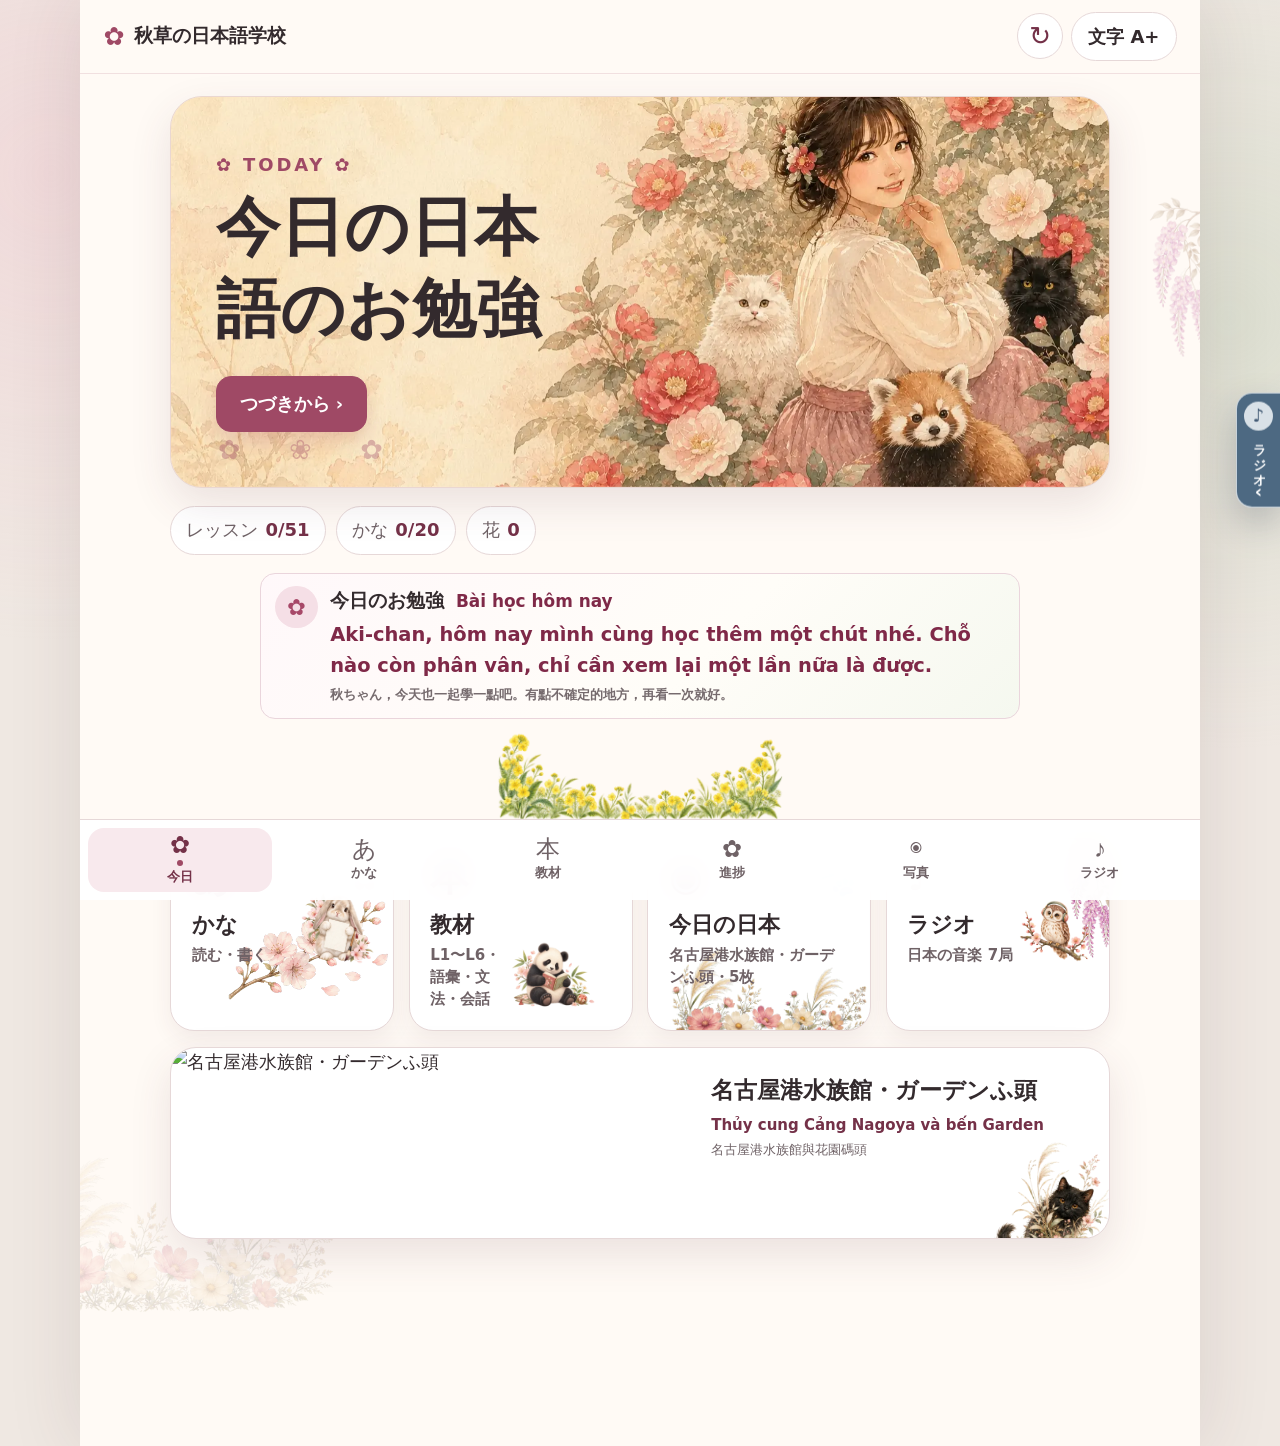
==== commit db3211a7: "Add files via upload" ====
--- a/index.html
+++ b/index.html
@@ -1,2 +1,2 @@
-<!DOCTYPE html><html lang="ja"><head><meta charSet="utf-8"/><meta name="viewport" content="width=device-width, initial-scale=1"/><link rel="preload" as="image" href="./aki-hero.webp"/><link rel="preload" as="image" href="./rabbit-kana-practice.webp"/><link rel="preload" as="image" href="./panda-study-flowers.webp"/><link rel="preload" as="image" href="./owl-listening.webp"/><link rel="stylesheet" href="./index-BOyUzWrV.css" data-rsc-css-href="./index-BOyUzWrV.css" data-precedence="vite-rsc/importer-resources"/><link rel="stylesheet" href="./page-BeeSiXtR.css" data-precedence="vite-rsc/client-reference"/><link rel="modulepreload" href="./layout-segment-context-B_qtrCbp.js" crossorigin=""/><link rel="modulepreload" href="./rolldown-runtime-S-ySWqyJ.js" crossorigin=""/><link rel="modulepreload" href="./index-BUCHs9A0.js" crossorigin=""/><link rel="modulepreload" href="./framework-CXnKph_e.js" crossorigin=""/><link rel="modulepreload" href="./page-CYXTiV1j.js" crossorigin=""/><title>秋草の日本語学校</title><meta name="description" content="ベトナム語・繁体字・拼音で学ぶLevel制日本語アプリ"/><link rel="icon" href="./app-icon-192.png"/><link rel="apple-touch-icon" href="./app-icon-192.png"/><link rel="manifest" href="./manifest.webmanifest"/><meta name="mobile-web-app-capable" content="yes"/><meta name="apple-mobile-web-app-title" content="秋草の日本語学校"/><meta name="apple-mobile-web-app-status-bar-style" content="default"/><meta name="codex-preview" content="development"/><meta name="mobile-web-app-capable" content="yes"/><meta name="theme-color" content="#a6536d"/><script>self.__VINEXT_RSC_PARAMS__={}</script><script>self.__VINEXT_RSC_NAV__={"pathname":"/","searchParams":[]}</script><link rel="modulepreload" href="./index-BUCHs9A0.js" />
-<meta name="akigusa-static-upload" content="github-pages-flat"/></head><body><div class="app-shell"><header class="app-header"><button class="brand" aria-label="ホームへ"><span class="brand-flower">✿</span><span>秋草の日本語学校</span></button><div class="header-actions"><button class="page-refresh-button" aria-label="ページ全体を更新" title="ページを更新"><span aria-hidden="true">↻</span></button><div class="text-size-wrap"><button class="size-trigger" aria-expanded="false">文字 <b>A<!-- -->+</b></button></div></div></header><main class="main-content"><div class="screen today-screen"><section class="hero-card"><img class="hero-art" src="./aki-hero.webp" alt="花に囲まれた秋ちゃんと白猫と黒猫" decoding="async"/><div class="hero-copy"><span class="hero-kicker">✿ TODAY ✿</span><h1>今日の日本語のお勉強</h1><button class="primary-button">つづきから <span>›</span></button></div></section><div class="progress-pills" aria-label="進捗"><span>レッスン <b>0<!-- -->/51</b></span><span>かな <b>0<!-- -->/20</b></span><button>花 <b>0</b></button></div><figure class="seasonal-flower seasonal-flower--band" aria-hidden="true"><img src="./flower-nanohana.webp" alt="" width="1200" height="400" decoding="async" loading="lazy"/></figure><section class="quick-grid"><button class="quick-card flower-card"><span class="quick-icon">あ</span><strong>かな</strong><small>読む・書く</small><img class="quick-animal" src="./rabbit-kana-practice.webp" alt="" aria-hidden="true"/></button><button class="quick-card cat-card"><span class="quick-icon">本</span><strong>教材</strong><small>L1〜L6・語彙・文法・会話</small><img class="quick-animal quick-panda" src="./panda-study-flowers.webp" alt="" aria-hidden="true"/></button><button class="quick-card photo-card"><span class="quick-icon">◉</span><strong>今日の日本</strong><small>日本<!-- -->・5枚</small></button><button class="quick-card radio-card"><span class="quick-icon">♪</span><strong>ラジオ</strong><small>日本の音楽 7局</small><img class="quick-animal quick-owl" src="./owl-listening.webp" alt="" aria-hidden="true"/></button></section></div><audio preload="none" aria-hidden="true"></audio><aside class="rx-dock is-bottom is-center is-collapsed" aria-label="日本語ラジオ ミニプレーヤー"><button type="button" class="rx-dock-restore" aria-label="ミニプレーヤーを表示。J1 HITS、停止中"><span class="" aria-hidden="true">♪</span><b>ラジオを表示</b></button></aside></main><nav class="bottom-nav" aria-label="メインメニュー"><button class="nav-button active" aria-current="page"><span>✿</span><b>今日</b></button><button class="nav-button"><span>あ</span><b>かな</b></button><button class="nav-button"><span>本</span><b>教材</b></button><button class="nav-button"><span>✿</span><b>進捗</b></button><button class="nav-button"><span>◉</span><b>写真</b></button><button class="nav-button"><span>♪</span><b>ラジオ</b></button></nav></div><script id="_R_">import("./index-BUCHs9A0.js")</script><script>self.__VINEXT_RSC_CHUNKS__=self.__VINEXT_RSC_CHUNKS__||[];self.__VINEXT_RSC_CHUNKS__.push("2:I[\"8c0f216c4604\",[],\"Children\",1]\n3:I[\"15c18cfaeeff\",[],\"LayoutSegmentProvider\",1]\n4:I[\"8c0f216c4604\",[],\"Slot\",1]\n5:I[\"593f344dc510\",[],\"RedirectBoundary\",1]\n:HL[\"./index-BOyUzWrV.css\",\"style\"]\n")</script><script>self.__VINEXT_RSC_CHUNKS__=self.__VINEXT_RSC_CHUNKS__||[];self.__VINEXT_RSC_CHUNKS__.push("0:{\"__route\":\"route:/\",\"__interceptionContext\":null,\"__layoutIds\":[\"layout:/\"],\"__rootLayout\":\"/\",\"page:/\":\"$L1\",\"layout:/\":[[[[\"$\",\"link\",\"css:./index-BOyUzWrV.css\",{\"rel\":\"stylesheet\",\"precedence\":\"vite-rsc/importer-resources\",\"href\":\"./index-BOyUzWrV.css\",\"data-rsc-css-href\":\"./index-BOyUzWrV.css\"}],\"$undefined\"],[\"$\",\"html\",null,{\"lang\":\"ja\",\"children\":[\"$\",\"body\",null,{\"children\":[\"$\",\"$L2\",null,{}]}]}]],null],\"route:/\":[[[\"$\",\"meta\",null,{\"charSet\":\"utf-8\"}],[[\"$\",\"title\",\"0\",{\"children\":\"秋草の日本語学校\"}],[\"$\",\"meta\",\"1\",{\"name\":\"description\",\"content\":\"ベトナム語・繁体字・拼音で学ぶLevel制日本語アプリ\"}],[\"$\",\"link\",\"2\",{\"rel\":\"icon\",\"href\":\"./app-icon-192.png\"}],[\"$\",\"link\",\"3\",{\"rel\":\"apple-touch-icon\",\"href\":\"./app-icon-192.png\"}],[\"$\",\"link\",\"4\",{\"rel\":\"manifest\",\"href\":\"./manifest.webmanifest\"}],[\"$\",\"meta\",\"5\",{\"name\":\"mobile-web-app-capable\",\"content\":\"yes\"}],[\"$\",\"meta\",\"6\",{\"name\":\"apple-mobile-web-app-title\",\"content\":\"秋草の日本語学校\"}],[\"$\",\"meta\",\"7\",{\"name\":\"apple-mobile-web-app-status-bar-style\",\"content\":\"default\"}],[\"$\",\"meta\",\"8\",{\"name\":\"codex-preview\",\"content\":\"development\"}],[\"$\",\"meta\",\"9\",{\"name\":\"mobile-web-app-capable\",\"content\":\"yes\"}]],[[\"$\",\"meta\",\"0\",{\"name\":\"viewport\",\"content\":\"width=device-width, initial-scale=1\"}],[\"$\",\"meta\",\"1\",{\"name\":\"theme-color\",\"content\":\"#a6536d\"}]]],[\"$\",\"$L3\",null,{\"segmentMap\":{\"children\":[]},\"children\":[\"$\",\"$L4\",null,{\"id\":\"layout:/\",\"parallelSlots\":\"$undefined\",\"children\":[\"$\",\"$L5\",null,{\"children\":[\"$\",\"$L3\",null,{\"segmentMap\":{\"children\":[]},\"children\":[\"$\",\"$L4\",null,{\"id\":\"page:/\"}]}]}]}]}]],\"__layoutFlags\":{\"layout:/\":\"s\"},\"__artifactCompatibility\":{\"schemaVersion\":1,\"graphVersion\":\"app-route-graph:4uhn5s1wvoptc\",\"deploymentVersion\":\"a3c31406-63c2-4616-bf7d-453b6c3c3e3d\",\"appElementsSchemaVersion\":1,\"rscPayloadSchemaVersion\":1,\"rootBoundaryId\":\"/\",\"renderEpoch\":null}}\n")</script><script>self.__VINEXT_RSC_CHUNKS__=self.__VINEXT_RSC_CHUNKS__||[];self.__VINEXT_RSC_CHUNKS__.push("6:I[\"6efdf509a785\",[],\"default\",1]\n1:[\"$\",\"$L6\",null,{\"params\":\"$@7\",\"searchParams\":\"$@8\"}]\n")</script><script>self.__VINEXT_RSC_CHUNKS__=self.__VINEXT_RSC_CHUNKS__||[];self.__VINEXT_RSC_CHUNKS__.push("7:{}\n8:{}\n")</script><script>self.__VINEXT_RSC_DONE__=true</script></body></html>+<!DOCTYPE html><html lang="ja"><head><meta charSet="utf-8"/><meta name="viewport" content="width=device-width, initial-scale=1"/><link rel="preload" as="image" href="./aki-hero.webp"/><link rel="preload" as="image" href="./rabbit-kana-practice.webp"/><link rel="preload" as="image" href="./panda-study-flowers.webp"/><link rel="preload" as="image" href="./owl-listening.webp"/><link rel="stylesheet" href="./index-CXlwyi_F.css" data-rsc-css-href="./index-CXlwyi_F.css" data-precedence="vite-rsc/importer-resources"/><link rel="stylesheet" href="./page-nCyoLUTZ.css" data-precedence="vite-rsc/client-reference"/><link rel="modulepreload" href="./layout-segment-context-CRHDdt1H.js" crossorigin=""/><link rel="modulepreload" href="./rolldown-runtime-S-ySWqyJ.js" crossorigin=""/><link rel="modulepreload" href="./index-XjPpNmkj.js" crossorigin=""/><link rel="modulepreload" href="./framework-CXnKph_e.js" crossorigin=""/><link rel="modulepreload" href="./page-BwPDZqTq.js" crossorigin=""/><title>秋草の日本語学校</title><meta name="description" content="ベトナム語・繁体字・拼音で学ぶLevel制日本語アプリ"/><link rel="icon" href="./app-icon-192.png"/><link rel="apple-touch-icon" href="./app-icon-192.png"/><link rel="manifest" href="./manifest.webmanifest"/><meta name="mobile-web-app-capable" content="yes"/><meta name="apple-mobile-web-app-title" content="秋草の日本語学校"/><meta name="apple-mobile-web-app-status-bar-style" content="default"/><meta name="codex-preview" content="development"/><meta name="mobile-web-app-capable" content="yes"/><meta name="theme-color" content="#a6536d"/><script>self.__VINEXT_RSC_PARAMS__={}</script><script>self.__VINEXT_RSC_NAV__={"pathname":"/","searchParams":[]}</script><link rel="modulepreload" href="./index-XjPpNmkj.js" />
+<meta name="akigusa-static-upload" content="github-pages-flat"/></head><body><div class="app-shell"><header class="app-header"><button class="brand" aria-label="ホームへ"><span class="brand-flower">✿</span><span>秋草の日本語学校</span></button><div class="header-actions"><button class="page-refresh-button" aria-label="ページ全体を更新" title="ページを更新"><span aria-hidden="true">↻</span></button><div class="text-size-wrap"><button class="size-trigger" aria-expanded="false">文字 <b>A<!-- -->+</b></button></div></div></header><main class="main-content"><div class="screen today-screen"><section class="hero-card"><img class="hero-art" src="./aki-hero.webp" alt="花に囲まれた秋ちゃんと白猫と黒猫" decoding="async"/><div class="hero-copy"><span class="hero-kicker">✿ TODAY ✿</span><h1>今日の日本語のお勉強</h1><button class="primary-button">つづきから <span>›</span></button></div></section><div class="progress-pills" aria-label="進捗"><span>レッスン <b>0<!-- -->/51</b></span><span>かな <b>0<!-- -->/20</b></span><button>花 <b>0</b></button></div><figure class="seasonal-flower seasonal-flower--band" aria-hidden="true"><img src="./flower-nanohana.webp" alt="" width="1200" height="400" decoding="async" loading="lazy"/></figure><section class="quick-grid"><button class="quick-card flower-card"><span class="quick-icon">あ</span><strong>かな</strong><small>読む・書く</small><img class="quick-animal" src="./rabbit-kana-practice.webp" alt="" aria-hidden="true"/></button><button class="quick-card cat-card"><span class="quick-icon">本</span><strong>教材</strong><small>L1〜L6・語彙・文法・会話</small><img class="quick-animal quick-panda" src="./panda-study-flowers.webp" alt="" aria-hidden="true"/></button><button class="quick-card photo-card"><span class="quick-icon">◉</span><strong>今日の日本</strong><small>日本<!-- -->・5枚</small></button><button class="quick-card radio-card"><span class="quick-icon">♪</span><strong>ラジオ</strong><small>日本の音楽 7局</small><img class="quick-animal quick-owl" src="./owl-listening.webp" alt="" aria-hidden="true"/></button></section></div><audio preload="none" aria-hidden="true"></audio><aside class="rx-dock is-bottom is-center is-collapsed" aria-label="日本語ラジオ ミニプレーヤー"><button type="button" class="rx-dock-restore" aria-label="ラジオを開く。J1 HITS、停止中"><span class="" aria-hidden="true">♪</span><b>ラジオ</b><i aria-hidden="true">‹</i></button></aside></main><nav class="bottom-nav" aria-label="メインメニュー"><button class="nav-button active" aria-current="page"><span>✿</span><b>今日</b></button><button class="nav-button"><span>あ</span><b>かな</b></button><button class="nav-button"><span>本</span><b>教材</b></button><button class="nav-button"><span>✿</span><b>進捗</b></button><button class="nav-button"><span>◉</span><b>写真</b></button><button class="nav-button"><span>♪</span><b>ラジオ</b></button></nav></div><script id="_R_">import("./index-XjPpNmkj.js")</script><script>self.__VINEXT_RSC_CHUNKS__=self.__VINEXT_RSC_CHUNKS__||[];self.__VINEXT_RSC_CHUNKS__.push("2:I[\"8c0f216c4604\",[],\"Children\",1]\n3:I[\"15c18cfaeeff\",[],\"LayoutSegmentProvider\",1]\n4:I[\"8c0f216c4604\",[],\"Slot\",1]\n5:I[\"593f344dc510\",[],\"RedirectBoundary\",1]\n:HL[\"./index-CXlwyi_F.css\",\"style\"]\n")</script><script>self.__VINEXT_RSC_CHUNKS__=self.__VINEXT_RSC_CHUNKS__||[];self.__VINEXT_RSC_CHUNKS__.push("0:{\"__route\":\"route:/\",\"__interceptionContext\":null,\"__layoutIds\":[\"layout:/\"],\"__rootLayout\":\"/\",\"page:/\":\"$L1\",\"layout:/\":[[[[\"$\",\"link\",\"css:./index-CXlwyi_F.css\",{\"rel\":\"stylesheet\",\"precedence\":\"vite-rsc/importer-resources\",\"href\":\"./index-CXlwyi_F.css\",\"data-rsc-css-href\":\"./index-CXlwyi_F.css\"}],\"$undefined\"],[\"$\",\"html\",null,{\"lang\":\"ja\",\"children\":[\"$\",\"body\",null,{\"children\":[\"$\",\"$L2\",null,{}]}]}]],null],\"route:/\":[[[\"$\",\"meta\",null,{\"charSet\":\"utf-8\"}],[[\"$\",\"title\",\"0\",{\"children\":\"秋草の日本語学校\"}],[\"$\",\"meta\",\"1\",{\"name\":\"description\",\"content\":\"ベトナム語・繁体字・拼音で学ぶLevel制日本語アプリ\"}],[\"$\",\"link\",\"2\",{\"rel\":\"icon\",\"href\":\"./app-icon-192.png\"}],[\"$\",\"link\",\"3\",{\"rel\":\"apple-touch-icon\",\"href\":\"./app-icon-192.png\"}],[\"$\",\"link\",\"4\",{\"rel\":\"manifest\",\"href\":\"./manifest.webmanifest\"}],[\"$\",\"meta\",\"5\",{\"name\":\"mobile-web-app-capable\",\"content\":\"yes\"}],[\"$\",\"meta\",\"6\",{\"name\":\"apple-mobile-web-app-title\",\"content\":\"秋草の日本語学校\"}],[\"$\",\"meta\",\"7\",{\"name\":\"apple-mobile-web-app-status-bar-style\",\"content\":\"default\"}],[\"$\",\"meta\",\"8\",{\"name\":\"codex-preview\",\"content\":\"development\"}],[\"$\",\"meta\",\"9\",{\"name\":\"mobile-web-app-capable\",\"content\":\"yes\"}]],[[\"$\",\"meta\",\"0\",{\"name\":\"viewport\",\"content\":\"width=device-width, initial-scale=1\"}],[\"$\",\"meta\",\"1\",{\"name\":\"theme-color\",\"content\":\"#a6536d\"}]]],[\"$\",\"$L3\",null,{\"segmentMap\":{\"children\":[]},\"children\":[\"$\",\"$L4\",null,{\"id\":\"layout:/\",\"parallelSlots\":\"$undefined\",\"children\":[\"$\",\"$L5\",null,{\"children\":[\"$\",\"$L3\",null,{\"segmentMap\":{\"children\":[]},\"children\":[\"$\",\"$L4\",null,{\"id\":\"page:/\"}]}]}]}]}]],\"__layoutFlags\":{\"layout:/\":\"s\"},\"__artifactCompatibility\":{\"schemaVersion\":1,\"graphVersion\":\"app-route-graph:4uhn5s1wvoptc\",\"deploymentVersion\":\"295d5a41-1245-4bf1-9057-ccfd18b77371\",\"appElementsSchemaVersion\":1,\"rscPayloadSchemaVersion\":1,\"rootBoundaryId\":\"/\",\"renderEpoch\":null}}\n")</script><script>self.__VINEXT_RSC_CHUNKS__=self.__VINEXT_RSC_CHUNKS__||[];self.__VINEXT_RSC_CHUNKS__.push("6:I[\"6efdf509a785\",[],\"default\",1]\n1:[\"$\",\"$L6\",null,{\"params\":\"$@7\",\"searchParams\":\"$@8\"}]\n")</script><script>self.__VINEXT_RSC_CHUNKS__=self.__VINEXT_RSC_CHUNKS__||[];self.__VINEXT_RSC_CHUNKS__.push("7:{}\n8:{}\n")</script><script>self.__VINEXT_RSC_DONE__=true</script></body></html>
--- a/index-CXlwyi_F.css
+++ b/index-CXlwyi_F.css
@@ -0,0 +1 @@
+:root{--rose:#9f4965;--rose-dark:#743148;--rose-soft:#f5dfe5;--peach:#f4c6b9;--ivory:#fffaf5;--paper:#fff;--sage:#71836d;--sage-soft:#e8eee4;--ink:#332a2d;--muted:#6f6266;--line:#e6d8d8;--gold:#b58135;--ok:#2d7354;--bad:#b6404a;--shadow:0 16px 42px #5d33401f;--root-size:18px;--ui-font:"BIZ UDPGothic", "Noto Sans JP", "Hiragino Kaku Gothic ProN", "Yu Gothic UI", "Yu Gothic", system-ui, sans-serif}html[data-text-size="0"]{--root-size:16px}html[data-text-size="1"]{--root-size:18px}html[data-text-size="2"]{--root-size:20px}html[data-text-size="3"]{--root-size:22px}*{box-sizing:border-box}html{font-size:var(--root-size);background:#efe5df}body{color:var(--ink);font-family:var(--ui-font);overscroll-behavior-y:contain;background:radial-gradient(circle at 4% 12%,#f2bcca52,#0000 26rem),radial-gradient(circle at 96% 22%,#b8ccaf57,#0000 24rem),#efe8e2;min-height:100vh;margin:0;line-height:1.55}html.is-writing-kana,html.is-writing-kana body{overscroll-behavior:none;touch-action:none}button,input{font:inherit}button{color:inherit}button,a{-webkit-tap-highlight-color:transparent}button:focus-visible,a:focus-visible,canvas:focus-visible{outline-offset:3px;outline:3px solid #2f5878}button:disabled{opacity:.42;cursor:not-allowed}.app-shell{background:var(--ivory);width:min(100%,1120px);min-height:100vh;margin:0 auto;position:relative;box-shadow:0 0 70px #4a2c341f}.app-header{z-index:40;min-height:calc(74px + env(safe-area-inset-top));padding:env(safe-area-inset-top) 1.3rem 0;-webkit-backdrop-filter:blur(16px);backdrop-filter:blur(16px);background:#fffaf5ed;border-bottom:1px solid #9f496524;justify-content:space-between;align-items:center;gap:1rem;display:flex;position:sticky;top:0}.brand{min-width:0;font-family:var(--ui-font);cursor:pointer;background:0 0;border:0;align-items:center;gap:.55rem;padding:.5rem 0;font-size:1.08rem;font-weight:800;display:flex}.brand-flower{color:var(--rose);font-size:1.4rem}.brand span:last-child{min-width:0}.header-actions{flex:none;align-items:center;gap:.45rem;display:flex}.page-refresh-button{border:1px solid var(--line);width:46px;height:46px;color:var(--rose-dark);cursor:pointer;background:#fff;border-radius:50%;flex:0 0 46px;place-items:center;padding:0;display:grid}.page-refresh-button span{font-size:1.45rem;line-height:1}.text-size-wrap{position:relative}.size-trigger{border:1px solid var(--line);cursor:pointer;background:#fff;border-radius:999px;min-height:46px;padding:.55rem .9rem;font-weight:750}.size-menu{border:1px solid var(--line);box-shadow:var(--shadow);background:#fff;border-radius:18px;grid-template-columns:repeat(4,minmax(54px,1fr));gap:.35rem;padding:.55rem;display:grid;position:absolute;top:calc(100% + .5rem);right:0}.size-menu button{cursor:pointer;background:#f7efef;border:0;border-radius:12px;min-height:48px;font-weight:800}.size-menu button.active{background:var(--rose);color:#fff}.main-content{min-height:calc(100vh - 74px);padding:1.2rem 1.2rem 11.5rem;position:relative;overflow:clip}.main-content:before{content:"";z-index:0;opacity:.36;pointer-events:none;background:url(./wisteria-hang.webp) 100% 0/contain no-repeat;width:120px;height:440px;position:absolute;top:120px;right:-24px}.main-content:after{content:"";z-index:0;opacity:.2;pointer-events:none;background:url(./autumn-flower-grass.webp) 0 100%/contain no-repeat;width:min(70%,650px);height:210px;position:absolute;bottom:7rem;left:-5%}.screen{z-index:1;max-width:940px;margin:0 auto;position:relative}.screen h1{font-family:var(--ui-font);margin:0;font-size:clamp(2rem,6vw,3.2rem);line-height:1.2}.screen-title-row{border-bottom:2px solid var(--rose-soft);justify-content:space-between;align-items:end;min-height:106px;margin-bottom:1rem;display:flex;position:relative;overflow:visible}.learning-area{z-index:1;max-width:980px;margin:0 auto;position:relative}.learning-mode-tabs{max-width:640px;margin:0 auto 1rem;box-shadow:0 8px 18px #5d334014}.screen-title-row p{color:var(--muted);margin:.2rem 0 1rem;font-weight:700}.eyebrow{color:var(--rose);letter-spacing:.18em;margin-bottom:.25rem;font-size:.75rem;font-weight:900;display:block}.eyebrow small[lang=vi]{letter-spacing:0;margin-top:.12rem;font-size:.82rem;display:block}.peek-title-cat{object-fit:contain;object-position:center bottom;width:min(32vw,220px);height:125px;margin-right:.5rem;transform:translateY(16px)}.hide-title-cat{object-fit:contain;object-position:center 42%;width:min(29vw,190px);height:130px;transform:translateY(18px)}.fluffy-level-animal{object-fit:contain;object-position:center bottom;width:min(25vw,165px);height:134px;margin-right:.35rem;display:block;transform:translateY(20px)}.hero-card{min-height:390px;box-shadow:var(--shadow);background:#f8eae2;border:1px solid #ead7d1;border-radius:32px;position:relative;overflow:hidden}.hero-card>img{object-fit:cover;object-position:center;width:100%;height:100%;position:absolute;inset:0}.hero-art{animation:.55s both hero-reveal}@keyframes hero-reveal{0%{opacity:.25;transform:scale(1.015)}to{opacity:1;transform:scale(1)}}.hero-card:after{content:"✿　❀　✿";color:#9f496559;letter-spacing:.6rem;font-size:1.5rem;position:absolute;bottom:4%;left:5%}.hero-copy{z-index:2;flex-direction:column;justify-content:center;align-items:flex-start;width:48%;min-height:390px;padding:2.5rem;display:flex;position:relative}.hero-copy h1{max-width:8em;font-family:var(--ui-font);margin:.45rem 0 1.4rem;font-size:clamp(2.15rem,5vw,3.8rem);line-height:1.28}.hero-kicker{color:var(--rose);letter-spacing:.16em;font-weight:900}.primary-button,.secondary-button,.hint-button{cursor:pointer;border-radius:15px;min-height:52px;padding:.72rem 1.25rem;font-weight:850}.ui-bi{justify-items:inherit;gap:.08rem;min-width:0;line-height:1.25;display:inline-grid}.ui-bi>span{overflow-wrap:anywhere;min-width:0}.ui-bi>small{color:inherit;opacity:.86;overflow-wrap:anywhere;font-size:.72em;font-weight:750;line-height:1.3}.primary-button{border:1px solid var(--rose);background:var(--rose);color:#fff;box-shadow:0 8px 18px #9f496533}.primary-button:hover{background:var(--rose-dark)}.primary-button.wide{width:100%;margin-top:1rem}.secondary-button,.hint-button{border:1px solid var(--line);background:#fff}.action-row{flex-wrap:wrap;justify-content:center;gap:.7rem;margin-top:1.15rem;display:flex}.progress-pills{flex-wrap:wrap;gap:.55rem;margin:1rem 0;display:flex}.progress-pills span,.progress-pills button{border:1px solid var(--line);min-height:43px;color:var(--muted);background:#fff;border-radius:999px;align-items:center;gap:.4rem;padding:.55rem .85rem;display:flex}.progress-pills button{cursor:pointer}.progress-pills b{color:var(--rose-dark)}.quick-grid{grid-template-columns:repeat(4,1fr);gap:.8rem;display:grid}.quick-card{border:1px solid var(--line);cursor:pointer;text-align:left;background:#fff;border-radius:24px;grid-template-rows:auto auto auto;grid-template-columns:minmax(0,1fr) auto;align-content:start;justify-items:start;gap:.35rem .25rem;min-height:154px;padding:1rem 1rem 1.1rem 1.15rem;display:grid;position:relative;overflow:hidden;box-shadow:0 8px 22px #4f303a12}.quick-card>.quick-icon,.quick-card>strong,.quick-card>small{grid-column:1;min-width:0}.quick-animal{object-fit:contain;object-position:center bottom;pointer-events:none;grid-area:1/2/4;align-self:end;width:78px;height:104px;display:block}.quick-panda{width:104px}.quick-owl{width:72px}.quick-card:after{opacity:.34;font-size:2rem;position:absolute;top:.6rem;right:.75rem}.flower-card:after{content:"✿";color:var(--rose)}.cat-card:after{content:none}.photo-card:after{content:"🐾";color:var(--gold)}.radio-card:after{content:none}.flower-card{background:#fff url(./sakura-sprig.webp) 115% 130%/82% no-repeat}.photo-card{background:#fff url(./autumn-flower-grass.webp) right 140%/90% no-repeat}.radio-card{background:#fff url(./wisteria-hang.webp) 112% -15%/42% no-repeat}.quick-card strong{font-size:1.2rem;line-height:1.35}.quick-card small{color:var(--muted);overflow-wrap:anywhere;font-weight:650;line-height:1.45}.quick-icon{min-height:1.2em;font-family:var(--ui-font);color:var(--rose);font-size:2.15rem;font-weight:900;line-height:1.05;position:static}.today-photo{border:1px solid var(--line);cursor:pointer;text-align:left;width:100%;min-height:190px;box-shadow:var(--shadow);background:#fff;border-radius:26px;grid-template-columns:1.1fr .9fr;margin-top:.9rem;padding:0;display:grid;position:relative;overflow:hidden}.today-photo>img:first-child{object-fit:cover;width:100%;height:100%;min-height:190px}.today-photo>span{z-index:2;flex-direction:column;justify-content:center;padding:1.35rem;display:flex;position:relative}.today-photo b{font-size:1.25rem}.today-photo small{color:var(--rose-dark);margin-top:.35rem;font-weight:750}.today-photo em{color:var(--muted);margin-top:.18rem;font-size:.72rem;font-style:normal}.hidden-black-cat{pointer-events:none;width:150px;position:absolute;bottom:-38px;right:-18px}.segmented{background:#efe4e2;border-radius:18px;gap:.35rem;margin-bottom:1rem;padding:.35rem;display:grid}.segmented.two{grid-template-columns:repeat(2,1fr)}.segmented.three{grid-template-columns:repeat(3,1fr)}.segmented button{cursor:pointer;background:0 0;border:0;border-radius:14px;min-height:50px;font-weight:850}.segmented button.active{color:#fff;background:var(--rose);box-shadow:0 6px 15px #82395133}.script-tabs{max-width:520px}.kana-unit-tabs{max-width:640px}.unlock-note{color:var(--muted);margin:-.45rem 0 .75rem;font-size:.75rem;font-weight:750}.kana-art{background:linear-gradient(90deg,#fff8f7,#f4e7e9);border-radius:22px;height:150px;margin:-.35rem 0 .75rem;overflow:hidden}.kana-art img{object-fit:contain;object-position:right center;width:100%;height:100%;display:block}.row-picker{scrollbar-width:thin;gap:.55rem;padding:.25rem .15rem .75rem;display:flex;overflow-x:auto}.row-picker button{border:1px solid var(--line);cursor:pointer;background:#fff;border-radius:17px;flex:0 0 86px;min-height:74px}.row-picker button b{font-family:serif;font-size:1.45rem;display:block}.row-picker button span{color:var(--muted);font-size:.72rem;display:block}.row-picker button.active{border:2px solid var(--rose);background:#fff6f7}.row-picker button.done:after{content:"🐾";color:var(--rose);font-size:.65rem;display:block}.kana-approx-note{border-left:4px solid var(--gold);color:#5e4931;background:#fff7e7;border-radius:10px;margin:0 0 .7rem;padding:.65rem .75rem;font-size:.9rem;font-weight:750;line-height:1.55}.kana-character-strip{grid-template-columns:repeat(auto-fit,minmax(min(100%,112px),1fr));gap:.55rem;margin:0 0 .75rem;display:grid}.kana-character-strip button{border:1px solid var(--line);cursor:pointer;background:#fff;border-radius:15px;align-content:center;place-items:center;gap:.12rem;min-width:0;min-height:118px;padding:.5rem .35rem;display:grid}.kana-character-strip button.active{border:2px solid var(--rose);background:#fff5f7}.kana-character-strip>button>b{font-size:2rem;line-height:1.2}.kana-character-strip span{max-width:100%;color:var(--rose-dark);overflow-wrap:anywhere;gap:.02rem;line-height:1.25;display:grid}.kana-character-strip span small{font-size:.72rem;font-weight:800}.kana-character-strip span strong{font-size:1.2rem;font-weight:900}.kana-character-strip em{color:var(--muted);font-size:.65rem;font-style:normal}.study-card,.write-card,.lesson-intro-card,.lesson-study-card,.usage-card,.quiz-card,.empty-card{border:1px solid var(--line);box-shadow:var(--shadow);background:#fff;border-radius:28px;padding:1.25rem;position:relative;overflow:hidden}.lesson-intro-card{text-align:center;align-content:center;gap:.75rem;min-height:360px;display:grid}.lesson-intro-card h2{margin:0;font-size:clamp(1.55rem,5vw,2.4rem);line-height:1.45}.lesson-intro-card p{color:var(--rose-dark);margin:0;font-size:1.25rem;font-weight:800;line-height:1.65}.lesson-intro-card small{color:var(--muted);font-size:.82rem;line-height:1.6}.flower-corners:before,.flower-corners:after{content:"✿";color:var(--rose-soft);font-size:3.4rem;position:absolute}.flower-corners:before{top:-.7rem;left:-.35rem;transform:rotate(-22deg)}.flower-corners:after{color:var(--sage-soft);bottom:-.85rem;right:-.35rem;transform:rotate(20deg)}.card-progress{color:var(--muted);justify-content:space-between;align-items:center;gap:1rem;font-size:.82rem;font-weight:800;display:flex}.card-progress b{color:var(--rose)}.giant-kana{min-height:220px;font-family:var(--ui-font);color:var(--ink);place-items:center;font-size:clamp(7rem,26vw,12rem);line-height:1;display:grid}.quiz-kana{min-height:180px}.sound-hint{text-align:center;gap:.25rem;display:grid}.sound-hint b{font-size:1.7rem}.sound-hint span{color:var(--muted)}.kana-sound-hint span{color:var(--rose-dark);gap:.12rem;display:grid}.kana-sound-hint span small{font-size:.8rem;font-weight:800}.kana-sound-hint span strong{overflow-wrap:anywhere;font-size:clamp(1.7rem,6vw,2.45rem);line-height:1.35}.kana-sound-hint>b{color:var(--muted);font-size:.88rem}.hint-button{margin:0 auto;display:block}.answer-grid,.quiz-options{grid-template-columns:repeat(2,1fr);gap:.7rem;display:grid}.answer-grid button,.quiz-options button{border:1px solid var(--line);cursor:pointer;background:#fff;border-radius:15px;min-height:58px;font-weight:800}.answer-grid button.correct,.quiz-options button.correct{border-color:var(--ok);color:#1f593f;background:#e5f4ea}.answer-grid button.wrong,.quiz-options button.wrong{border-color:var(--bad);color:#8e2c36;background:#fff0f1}.answer-status{text-align:center;min-height:1.6em;color:var(--rose-dark);margin:.55rem 0 0;font-weight:900}.audio-note{color:var(--muted);text-align:center;margin:.8rem 0;font-size:.76rem}.kana-word-card{gap:.8rem;display:grid}.word-level-tabs{grid-template-columns:repeat(3,minmax(0,1fr));gap:.4rem;display:grid}.word-level-tabs button{border:1px solid var(--line);cursor:pointer;background:#fff;border-radius:13px;min-height:54px;padding:.45rem;font-size:.75rem;font-weight:850}.word-level-tabs button.active{border-color:var(--rose);background:var(--rose);color:#fff}.kana-word-display{background:0 0;border:0;justify-content:center;align-items:center;gap:1rem;min-height:190px;display:flex}.kana-word-display strong,.kana-word-quiz{font-family:var(--ui-font);font-size:clamp(3.2rem,13vw,6.5rem);line-height:1.2}.kana-word-quiz{text-align:center;place-items:center;min-height:170px;display:grid}.result-panel{text-align:center;flex-direction:column;align-items:center;padding:1rem 0;display:flex}.result-panel img{object-fit:contain;width:min(58%,270px);height:170px}.result-score{color:var(--rose);font-size:3rem;font-weight:900;line-height:1}.result-panel>b{margin-top:.35rem;font-size:1.4rem}.empty-card{text-align:center;align-content:center;place-items:center;min-height:330px;display:grid}.empty-card img{object-fit:contain;width:240px;height:170px}.empty-card h2{gap:.2rem;margin:.5rem;display:grid}.empty-card h2 small{color:var(--muted);font-size:.72rem}.stage-tabs{grid-template-columns:repeat(4,minmax(0,1fr));gap:.5rem;margin-bottom:.75rem;display:grid}.stage-tabs button{border:1px solid var(--line);cursor:pointer;background:#fff;border-radius:15px;min-height:53px;font-weight:800}.stage-tabs .ui-bi{justify-items:center;display:grid}.stage-tabs button.active{background:var(--sage);border-color:var(--sage);color:#fff}.write-prompt{justify-content:center;align-items:center;gap:1rem;min-height:76px;font-size:2.1rem;font-weight:850;display:flex}.write-prompt>span{max-width:min(60%,320px);color:var(--rose-dark);overflow-wrap:anywhere;font-size:1rem;line-height:1.45}.canvas-box{aspect-ratio:1;touch-action:none;overscroll-behavior:none;-webkit-user-select:none;user-select:none;background:#fffcfa;border:2px solid #d9c9c9;border-radius:24px;width:min(100%,460px);margin:0 auto;position:relative;overflow:hidden}.canvas-box canvas{touch-action:none;overscroll-behavior:none;-webkit-user-select:none;user-select:none;z-index:3;width:100%;height:100%;position:absolute;inset:0}.canvas-guide-svg{z-index:2;opacity:.14;pointer-events:none;-webkit-user-select:none;user-select:none;width:92%;height:92%;display:block;position:absolute;inset:4%}.canvas-guide-svg svg{width:100%;height:100%;display:block}.axis{z-index:1;background:#eee5e4;display:block;position:absolute}.axis.vertical{width:1px;top:0;bottom:0;left:50%}.axis.horizontal{height:1px;top:50%;left:0;right:0}.mini-success{text-align:center;color:var(--ok);margin-top:.65rem;font-weight:900}.writing-group>p{text-align:center;color:var(--muted);margin:.65rem 0;font-weight:850}.writing-group>p small{font-size:.8rem;display:block}.writing-group-grid{grid-template-columns:repeat(auto-fit,minmax(min(100%,140px),1fr));gap:.6rem;display:grid}.mini-writing-item{border:1px solid var(--line);background:#fffcfa;border-radius:17px;min-width:0;padding:.45rem}.mini-writing-label{text-align:center;place-items:center;gap:.05rem;width:100%;min-height:48px;display:grid}.mini-writing-label b{font-size:1rem}.mini-writing-label span{color:var(--rose-dark);overflow-wrap:anywhere;font-size:.72rem;line-height:1.3}.mini-canvas-box{aspect-ratio:1;touch-action:none;overscroll-behavior:none;background:#fff;border:1px solid #d9c9c9;border-radius:13px;width:100%;position:relative;overflow:hidden}.mini-canvas-box canvas{z-index:3;touch-action:none;overscroll-behavior:none;-webkit-user-select:none;user-select:none;width:100%;height:100%;position:absolute;inset:0}.back-button{min-height:48px;color:var(--rose);cursor:pointer;background:0 0;border:0;padding:.4rem .2rem;font-weight:850}.lesson-list{gap:.65rem;display:grid}.lesson-card{border:1px solid var(--line);text-align:left;cursor:pointer;background:#fff;border-radius:20px;grid-template-columns:48px 1fr 34px;align-items:center;gap:.8rem;min-height:84px;padding:.8rem;display:grid;box-shadow:0 6px 18px #4f303a0f}.lesson-card>span{background:var(--rose-soft);width:45px;height:45px;color:var(--rose-dark);border-radius:50%;place-items:center;font-weight:900;display:grid}.lesson-card b,.lesson-card small{display:block}.lesson-card small{color:var(--muted);margin-top:.15rem}.lesson-card em{color:var(--rose);font-size:1.3rem;font-style:normal}.lesson-card.done{background:#f4f8f1;border-color:#cddcc7}.lesson-card.locked:disabled{opacity:1;cursor:not-allowed;box-shadow:none;background:#f4f0ed;border-style:dashed}.lesson-card.locked>span{color:var(--muted);background:#e8e1de}.level-grid{grid-template-columns:repeat(3,1fr);gap:.75rem;display:grid}.level-card{border:1px solid var(--line);text-align:left;cursor:pointer;background:#fff;border-radius:24px;flex-direction:column;align-items:flex-start;min-height:185px;padding:1.1rem 3rem 1.1rem 1.1rem;display:flex;position:relative;overflow:hidden;box-shadow:0 8px 22px #4f303a12}.level-card>span{color:var(--rose);letter-spacing:.08em;font-weight:950}.level-card>b{margin-top:.4rem;font-size:1.16rem}.level-card>small{color:var(--muted)}.level-card>div{background:#eee5e2;border-radius:999px;width:100%;height:8px;margin-top:auto;overflow:hidden}.level-card>div i{background:var(--rose);height:100%;display:block}.level-card>em{color:var(--muted);margin-top:.35rem;font-size:.75rem;font-style:normal}.level-card:nth-child(3n+1):after{content:"✿";color:var(--rose-soft);font-size:2.2rem;position:absolute;top:.35rem;right:.65rem}.level-card:nth-child(3n+2):after{content:"🐾";color:#d4b895;position:absolute;top:.45rem;right:.65rem}.level-card:nth-child(3n):after{content:"🐈";opacity:.45;position:absolute;top:.35rem;right:.55rem}.level-card.locked:disabled{opacity:1;cursor:not-allowed;box-shadow:none;background:#f4f0ed;border-style:dashed}.level-card.locked>div i{background:#b7aaa8}.level-card.building{cursor:default;box-shadow:none;background:#f4f0ed;border-style:dashed;min-height:140px}.level-card.building>b{margin:auto 0 .15rem}.level-card.building>i{color:#caaeb5;font-size:1.8rem;font-style:normal;position:absolute;bottom:.4rem;right:.7rem}.starter-level-card{background:linear-gradient(110deg,#fffaf3,#f4f7ee);border-color:#d7c3a3;grid-column:1/-1;min-height:160px}.starter-level-card>span{color:#725328;background:#f2dfb8}.starter-level-card>em{overflow-wrap:anywhere;max-width:100%}.starter-level-card.done{background:#f4f8f1;border-color:#bfd3b7}.starter-approx-warning{border-left:4px solid var(--gold);color:#5b4833;background:#fff5df;border-radius:12px;width:min(100%,760px);margin:0 auto .8rem;padding:.7rem .85rem;font-size:.92rem;font-weight:750;line-height:1.6}.quick-word-summary{border:1px solid var(--line);background:#fff;border-radius:20px;gap:.55rem;width:min(100%,720px);margin:0 auto .85rem;padding:.85rem;display:grid;box-shadow:0 8px 22px #5d334012}.quick-word-summary>div{justify-content:space-between;align-items:center;gap:1rem;display:flex}.quick-word-summary>div>b{color:var(--rose-dark);font-size:1.15rem}.quick-word-summary progress{width:100%;height:12px;accent-color:var(--rose);background:#eee4e2;border:0;border-radius:999px;overflow:hidden}.quick-word-summary progress::-webkit-progress-bar{background:#eee4e2;border-radius:999px}.quick-word-summary progress::-webkit-progress-value{background:linear-gradient(90deg, var(--rose), #c5768f);border-radius:999px}.quick-word-summary progress::-moz-progress-bar{background:linear-gradient(90deg, var(--rose), #c5768f);border-radius:999px}.quick-word-picker-trigger{border:1px solid var(--rose-soft);min-width:0;min-height:52px;color:var(--rose-dark);cursor:pointer;background:#fff7f9;border-radius:15px;justify-content:space-between;align-items:center;gap:.75rem;padding:.65rem .85rem;font-weight:850;display:flex}.quick-word-picker-trigger>span:last-child{flex:none;font-size:.8rem}.quick-word-browser{overscroll-behavior:contain;-webkit-overflow-scrolling:touch;border:1px solid var(--line);width:min(100%,760px);max-height:min(56dvh,460px);box-shadow:var(--shadow);background:#fffaf8;border-radius:20px;gap:.65rem;margin:0 auto .9rem;padding:.85rem;display:grid;overflow:auto}.quick-word-browser-tools{grid-template-columns:repeat(2,minmax(0,1fr));gap:.65rem;display:grid}.quick-word-browser-tools label{min-width:0;color:var(--muted);gap:.3rem;font-size:.8rem;font-weight:850;display:grid}.quick-word-browser-tools input,.quick-word-browser-tools select{border:1px solid var(--line);width:100%;min-width:0;min-height:48px;color:var(--ink);font:inherit;background:#fff;border-radius:13px;padding:.55rem .65rem}.quick-word-filters{grid-template-columns:repeat(3,minmax(0,1fr));gap:.4rem;display:grid}.quick-word-filters button{border:1px solid var(--line);cursor:pointer;background:#fff;border-radius:13px;min-width:0;min-height:48px;padding:.45rem .3rem}.quick-word-filters button.active{border-color:var(--rose);color:var(--rose-dark);background:#f8e9ed}.quick-word-result-count{color:var(--muted);text-align:right;margin:0;font-size:.78rem;font-weight:800}.quick-word-results{gap:.4rem;margin:0;padding:0;list-style:none;display:grid}.quick-word-results li{min-width:0}.quick-word-results button{border:1px solid var(--line);text-align:left;cursor:pointer;background:#fff;border-radius:14px;grid-template-columns:minmax(0,1fr) auto;align-items:center;gap:.6rem;width:100%;min-width:0;min-height:76px;padding:.6rem .7rem;display:grid}.quick-word-results button[aria-current=true]{border:2px solid var(--rose);background:#fff2f5}.quick-word-results button>span{gap:.05rem;min-width:0;display:grid}.quick-word-results button strong{color:var(--ink);overflow-wrap:anywhere;font-size:1.08rem;line-height:1.4}.quick-word-results button b{color:var(--rose-dark);overflow-wrap:anywhere;font-size:1rem;line-height:1.4}.quick-word-results button span small{color:var(--muted);overflow-wrap:anywhere;font-size:.78rem;line-height:1.4}.quick-word-results button>em{min-width:58px;color:var(--rose);justify-items:center;font-size:1.25rem;font-style:normal;font-weight:900;display:grid}.quick-word-results button>em small{color:var(--muted);text-align:center;font-size:.58rem;line-height:1.3}.quick-word-pagination{justify-content:center;align-items:center;gap:.7rem;display:flex}.quick-word-pagination button{border:1px solid var(--line);cursor:pointer;background:#fff;border-radius:50%;width:48px;height:48px;font-size:1.35rem}.quick-word-empty{text-align:center;background:#f7f1ee;border-radius:14px;place-items:center;min-height:92px;margin:0;padding:.8rem;display:grid}.quick-word-starter-card{border:1px solid var(--line);width:min(100%,720px);box-shadow:var(--shadow);text-align:center;background:#fff;border-radius:26px;gap:.8rem;margin:0 auto;padding:1.1rem;display:grid}.quick-word-starter-card .card-progress>span{text-align:left;justify-items:start;min-width:0;display:grid}.quick-word-starter-card .card-progress>span small{color:var(--muted);font-size:.72rem}.quick-word-primary{background:linear-gradient(145deg,#fff4f7,#fffaf5);border-radius:20px;gap:.2rem;padding:1rem;display:grid}.quick-word-primary>span{color:var(--rose-dark);font-size:.86rem;font-weight:850}.quick-word-primary>strong{color:var(--rose-dark);overflow-wrap:anywhere;font-size:clamp(2rem,7vw,3rem);line-height:1.35}.quick-word-primary>b{min-width:0;color:var(--ink);overflow-wrap:anywhere;font-size:clamp(1.45rem,5vw,2rem);line-height:1.45}.quick-word-mode-badge{color:var(--rose-dark);background:#fff;border:1px solid #d8b4bf;border-radius:999px;justify-self:center;gap:.02rem;margin-top:.35rem;padding:.42rem .75rem;line-height:1.25;display:inline-grid}.quick-word-mode-badge b{font-size:.88rem}.quick-word-mode-badge small{font-size:.7rem;font-weight:800}.quick-word-display{background:linear-gradient(145deg,#fff9f6,#f4f7ee);border-radius:22px;align-content:center;place-items:center;gap:.35rem;min-height:190px;padding:1rem;display:grid}.quick-word-display>strong{overflow-wrap:anywhere;min-width:0;font-size:clamp(2.5rem,10vw,5rem);line-height:1.25}.quick-word-display>span{font-size:1.25rem;font-weight:850}.quick-word-support{color:var(--muted);flex-wrap:wrap;justify-content:center;align-items:baseline;gap:.35rem 1rem;display:flex}.quick-word-support b{color:var(--ink);font-size:1.15rem}.quick-word-support small{flex-basis:100%;font-size:.76rem}.quick-word-support small span{color:var(--muted);margin-top:.12rem;font-size:.72rem;display:block}.quick-word-note{background:#f8f3ef;border-radius:14px;margin:0;padding:.75rem;font-size:1.03rem;font-weight:700;line-height:1.65}.quick-word-actions{grid-template-columns:repeat(3,minmax(0,1fr));gap:.55rem;margin-top:.25rem;display:grid}.quick-word-actions>button{min-width:0;min-height:58px;padding:.55rem .35rem}.quick-word-learn-button{border:1px solid var(--rose);color:var(--rose-dark);cursor:pointer;background:#fff2f5;border-radius:15px;justify-content:center;align-items:center;gap:.35rem;font-weight:900;display:flex}.quick-word-learn-button>span{color:var(--rose);flex:none;font-size:1.3rem}.quick-word-learn-button.learned{color:var(--ok);opacity:1;background:#f1f7ee;border-color:#abc0a5}.quick-word-l1-link{border:1px solid var(--line);width:100%;min-height:52px;color:var(--rose-dark);cursor:pointer;background:#fff;border-radius:15px;justify-content:center;align-items:center;gap:.7rem;padding:.55rem .8rem;font-weight:850;display:flex}.quick-word-l1-link>span:last-child{font-size:1.25rem}.sr-only{clip:rect(0, 0, 0, 0);white-space:nowrap;clip-path:inset(50%);width:1px;height:1px;position:absolute;overflow:hidden}.lesson-heading{text-align:center;margin-bottom:.8rem}.lesson-heading span{color:var(--rose);font-weight:900}.lesson-heading h1{margin:.25rem 0}.lesson-heading p{color:var(--muted);margin:0;font-weight:700}.speak-word{background:0 0;border:0;justify-content:center;align-items:center;gap:1rem;width:100%;min-height:150px;display:flex}.speak-word strong{font-family:var(--ui-font);font-size:clamp(3.4rem,12vw,6.2rem);line-height:1.2}.speak-word span{background:var(--rose-soft);width:46px;height:46px;color:var(--rose);border-radius:50%;place-items:center;font-size:1rem;display:grid}.vi-meaning{text-align:center;color:var(--rose-dark);margin:0 0 1rem;font-size:1.35rem;font-weight:850;line-height:1.55}.sentence-block{text-align:center;background:#f7f2ee;border-radius:19px;padding:1rem}.sentence-block>b{font-family:var(--ui-font);font-size:1.55rem;display:block}.word-reading{text-align:center;flex-wrap:wrap;justify-content:center;align-items:baseline;gap:.55rem 1rem;margin:-.45rem 0 .45rem;display:flex}.word-reading b{font-size:1.15rem}.word-reading span,.word-reading small{color:var(--muted)}.word-reading small{flex-basis:100%;font-size:.76rem}.word-reading .word-vi-pronunciation{color:var(--rose-dark);overflow-wrap:anywhere;font-size:1.18rem;font-weight:850;line-height:1.55}.word-bridge{color:var(--muted);justify-content:center;align-items:baseline;gap:.45rem;margin:-.45rem 0 .9rem;font-size:.82rem;display:flex}.word-bridge b{color:var(--ink);font-size:.88rem}.word-bridge span,.zh-sentence span{font-size:.76rem;font-style:italic}.restored-ja{color:var(--ink);background:#fff;border-radius:12px;gap:.15rem;padding:.6rem;font-weight:750;display:grid}.restored-ja span{color:var(--rose-dark);gap:.08rem;font-size:.72rem;font-weight:900;display:grid}.restored-ja span small{color:var(--muted);font-size:.86rem;line-height:1.4}.vi-pronunciation{color:var(--rose-dark);background:#fff8f9;border-radius:14px;gap:.2rem;margin-top:.75rem;padding:.7rem .8rem;display:grid}.vi-pronunciation span{letter-spacing:.02em;font-size:.72rem;font-weight:900}.vi-pronunciation strong{overflow-wrap:anywhere;font-size:1.38rem;line-height:1.55}.vi-pronunciation>small{color:var(--muted);font-size:.88rem;font-weight:700;line-height:1.55}.vi-sentence-meaning{color:var(--ink);overflow-wrap:anywhere;font-size:1.45rem;line-height:1.55;margin:.7rem 0 .2rem!important;font-weight:850!important}.reading-details{border:1px solid var(--line);text-align:left;background:#fff;border-radius:13px;margin-top:.7rem;padding:.6rem .7rem}.reading-details summary{color:var(--rose-dark);cursor:pointer;font-weight:850}.reading-details summary .ui-bi{justify-items:start}.reading-details dl{gap:.4rem;margin:.6rem 0 0;display:grid}.reading-details dl>div{grid-template-columns:minmax(6rem,auto) 1fr;gap:.5rem;display:grid}.reading-details dt{color:var(--muted);font-size:.72rem;font-weight:850}.reading-details dd{overflow-wrap:anywhere;margin:0}.zh-sentence{border-top:1px solid var(--line);gap:.1rem;margin-top:.7rem;padding-top:.7rem;font-size:.84rem;display:grid}.zh-sentence b{font-size:.86rem}.zh-sentence span{color:var(--muted)}.sentence-block button{border:1px solid var(--line);cursor:pointer;background:#fff;border-radius:999px;min-height:43px;margin-top:.55rem;padding:.35rem .75rem}.sentence-block p{margin:.65rem 0 .2rem;font-weight:700}.sentence-block small{color:var(--muted);display:block}.zh-toggle{min-height:42px;color:var(--rose);cursor:pointer;background:0 0;border:0;margin:.7rem auto 0;font-weight:800;display:block}.zh-toggle .ui-bi{justify-items:center}.usage-card h2,.quiz-card h2{font-size:1.35rem;line-height:1.45}.usage-zh-title{color:var(--muted);margin:-.45rem 0 .7rem;font-weight:750}.grammar-explanation{grid-template-columns:1fr 1fr;gap:.7rem;margin-bottom:.8rem;display:grid}.grammar-explanation p{background:#f7f2ee;border-radius:14px;margin:0;padding:.8rem;line-height:1.75}.grammar-explanation p[lang=vi]{font-size:1.08rem;font-weight:650}.grammar-explanation p[lang=zh-Hant]{color:var(--muted);font-size:.82rem}.usage-card>button:not(.primary-button){border:1px solid var(--line);text-align:left;cursor:pointer;background:#fffaf7;border-radius:16px;grid-template-columns:1fr auto;align-items:center;gap:.3rem .8rem;width:100%;min-height:82px;margin:.6rem 0;padding:.8rem;display:grid}.usage-card>button b,.usage-card>button span{display:block}.usage-card>button span{color:var(--muted);grid-column:1}.usage-card>button em{color:var(--rose);grid-area:1/2/3;font-style:normal}.quiz-options{grid-template-columns:1fr}.lesson-result>span{color:var(--ok);margin-top:.4rem;font-weight:850}.lesson-result>span small,.answer-status small{color:var(--muted);margin-left:.35rem;font-size:.82rem;display:inline-block}.gallery-card{border:1px solid var(--line);box-shadow:var(--shadow);background:#fff;border-radius:28px;padding:.75rem}.gallery-main{aspect-ratio:16/10;background:#efe8e2;border-radius:22px;position:relative;overflow:hidden}.gallery-main>img:first-child{object-fit:cover;width:100%;height:100%;display:block}.gallery-badge{color:var(--rose-dark);-webkit-backdrop-filter:blur(8px);backdrop-filter:blur(8px);background:#ffffffeb;border-radius:999px;padding:.42rem .72rem;font-size:.78rem;font-weight:900;position:absolute;top:.75rem;left:.75rem}.gallery-cat{pointer-events:none;filter:drop-shadow(0 8px 12px #371f261f);width:min(34%,260px);position:absolute;bottom:-25%;right:-3%}.gallery-caption{justify-content:space-between;align-items:center;gap:1rem;padding:.9rem .35rem .55rem;display:flex}.gallery-caption h2{margin:0;font-family:Yu Mincho,serif;font-size:1.4rem}.gallery-caption p{color:var(--muted);white-space:nowrap;text-overflow:ellipsis;max-width:36em;margin:.1rem 0 0;font-size:.78rem;overflow:hidden}.gallery-caption a{color:var(--rose);text-align:right;font-size:.72rem;font-weight:750;text-decoration:none}.thumbnail-strip{gap:.55rem;padding:.25rem 0 .45rem;display:flex;overflow-x:auto}.thumbnail-strip button{aspect-ratio:1;cursor:pointer;background:#eee;border:3px solid #0000;border-radius:15px;flex:0 0 92px;padding:0;position:relative;overflow:hidden}.thumbnail-strip button.active{border-color:var(--rose)}.thumbnail-strip img{object-fit:cover;width:100%;height:100%;display:block}.thumbnail-strip span{background:#ffffffe6;border-radius:999px;min-width:28px;padding:.15rem .3rem;font-size:.68rem;font-weight:900;position:absolute;bottom:.3rem;left:.3rem}.photo-loading{min-height:360px;color:var(--rose);justify-content:center;align-items:center;gap:1rem;font-size:3rem;display:flex}.photo-fallback{width:100%;height:100%;color:var(--rose);place-items:center;font-weight:850;display:grid}.load-card{border:1px solid var(--line);text-align:center;min-height:280px;box-shadow:var(--shadow);background:#fff;border-radius:24px;align-content:center;place-items:center;gap:1rem;padding:1.25rem;display:grid}.radio-rail{z-index:60;color:#fff;cursor:pointer;background:#4c6380;border:0;border-radius:16px 0 0 16px;width:48px;min-height:122px;position:fixed;top:37%;right:max(0px,50vw - 560px);box-shadow:0 10px 25px #29374b40}.radio-rail span{writing-mode:vertical-rl;letter-spacing:.14em;font-size:.68rem;font-weight:950}.radio-rail i{background:#d9e1e7;border-radius:50%;width:9px;height:9px;position:absolute;top:8px;right:7px}.radio-rail.playing i{background:#78d5a0;box-shadow:0 0 0 5px #78d5a038}.radio-player{z-index:59;right:max(58px,50vw - 540px);bottom:calc(86px + env(safe-area-inset-bottom));width:min(390px,100vw - 34px);max-height:calc(100dvh - 112px - env(safe-area-inset-top) - env(safe-area-inset-bottom));overscroll-behavior:contain;background:#f8fbfd;border:1px solid #bcc6d0;border-radius:24px;padding:1rem;position:fixed;overflow-y:auto;box-shadow:0 22px 55px #26344847}.radio-player header{border-bottom:1px solid #d8e0e7;justify-content:space-between;align-items:center;padding-bottom:.7rem;display:flex}.radio-player header div{display:grid}.radio-player header span{color:#57718d;letter-spacing:.14em;font-size:.65rem;font-weight:900}.radio-player header b{font-size:1.2rem}.radio-player header button{cursor:pointer;background:#e5ebf0;border:0;border-radius:50%;width:46px;height:46px;font-size:1.4rem}.now-playing{grid-template-columns:48px 1fr;gap:.18rem .6rem;padding:.8rem 0;display:grid}.now-playing small{color:#61768a;font-size:.68rem;font-weight:800}.now-playing strong,.now-playing b{white-space:nowrap;text-overflow:ellipsis;overflow:hidden}.station-list{grid-template-columns:repeat(3,1fr);gap:.4rem;display:grid}.station-list button{cursor:pointer;background:#fff;border:1px solid #ced7df;border-radius:13px;min-height:65px}.station-list button b,.station-list button span{display:block}.station-list button span{color:#687c8f;font-size:.63rem}.station-list button.active{color:#fff;background:#4c6380;border-color:#4c6380}.station-list button.active span{color:#dce7f1}.radio-controls{align-items:center;gap:.8rem;padding:.8rem 0;display:flex}.radio-play{color:#fff;cursor:pointer;background:#4c6380;border:0;border-radius:50%;width:60px;height:60px;font-weight:900}.radio-controls div{display:grid}.radio-controls span{color:#66798b;font-size:.72rem}.sleep-row{grid-template-columns:1fr repeat(4,46px);align-items:center;gap:.35rem;display:grid}.sleep-row span{color:#687c8f;font-size:.72rem;font-weight:800}.sleep-row button{cursor:pointer;background:#fff;border:1px solid #ced7df;border-radius:10px;min-height:42px}.radio-source{text-align:right;color:#587087;margin-top:.55rem;font-size:.62rem;display:block}.bottom-nav{z-index:60;width:min(100%,1120px);padding:.45rem .45rem calc(.45rem + env(safe-area-inset-bottom));border-top:1px solid var(--line);-webkit-backdrop-filter:blur(16px);backdrop-filter:blur(16px);background:#fffffff2;grid-template-columns:repeat(6,minmax(0,1fr));display:grid;position:fixed;bottom:0;left:50%;transform:translate(-50%)}.nav-button{min-height:64px;color:var(--muted);cursor:pointer;background:0 0;border:0;border-radius:16px;align-content:center;place-items:center;gap:.08rem;display:grid}.nav-button span{font-family:serif;font-size:1.35rem;line-height:1}.nav-button b{font-size:.72rem}.nav-button.active{color:var(--rose-dark);background:#f8e9ed}.nav-button.active span:after{content:"";background:var(--rose);border-radius:50%;width:6px;height:6px;margin:.15rem auto 0;display:block}@media (width<=760px){.app-header{min-height:calc(66px + env(safe-area-inset-top));padding:env(safe-area-inset-top) .85rem 0}.brand{font-size:.95rem}.main-content{padding:.8rem .75rem 11.5rem}.main-content:before{opacity:.28;width:78px;right:-26px}.hero-card{min-height:460px}.hero-card>img{object-position:62% center}.hero-card:before{content:"";z-index:1;background:linear-gradient(90deg,#fffaf5f7 0%,#fffaf5d1 38%,#fffaf500 75%);position:absolute;inset:0}.hero-copy{width:72%;min-height:460px;padding:1.4rem}.quick-grid{grid-template-columns:1fr 1fr}.today-photo{grid-template-columns:1fr}.today-photo>img:first-child{height:210px}.hidden-black-cat{width:125px;bottom:-30px}.level-grid{grid-template-columns:repeat(2,1fr)}.gallery-caption{flex-direction:column;align-items:flex-start;gap:.25rem}.gallery-caption a{text-align:left}.gallery-main{aspect-ratio:4/3}.radio-rail{top:33%;right:0}.radio-player{right:17px}}@media (width<=480px){.app-header{gap:.45rem}.brand{flex:auto;font-size:clamp(.74rem,4.1vw,.95rem);line-height:1.25}.brand-flower{flex:none}.brand span:last-child{white-space:normal;overflow-wrap:anywhere;min-width:0}.text-size-wrap{flex:none}.page-refresh-button{flex-basis:44px;width:44px;height:44px}.size-trigger{white-space:nowrap;min-height:44px;padding:.45rem .65rem}.hero-copy h1{font-size:2.15rem}.quick-grid{grid-template-columns:1fr 1fr}.quick-card{min-height:150px;padding:.85rem}.quick-animal{width:54px;height:76px}.quick-panda{width:66px}.quick-owl{width:50px}.word-level-tabs,.answer-grid{grid-template-columns:1fr}.level-grid{grid-template-columns:1fr 1fr;gap:.55rem}.level-card{min-height:165px;padding:.85rem 2.8rem .85rem .85rem}.level-card.building{min-height:125px}.station-list{grid-template-columns:1fr}.station-list button{grid-template-columns:1fr 1fr;align-items:center;min-height:54px;display:grid}.sleep-row{grid-template-columns:repeat(4,1fr)}.sleep-row span{grid-column:1/-1}.thumbnail-strip button{flex-basis:78px}.screen-title-row{min-height:92px}.peek-title-cat,.hide-title-cat,.fluffy-level-animal{height:105px}.grammar-explanation{grid-template-columns:1fr}.stage-tabs{grid-template-columns:repeat(2,minmax(0,1fr))}.quick-word-browser{border-radius:17px;max-height:58dvh;padding:.65rem}.quick-word-browser-tools{grid-template-columns:1fr}.quick-word-starter-card{border-radius:20px;padding:.75rem}.quick-word-display{min-height:150px}.quick-word-actions{grid-template-columns:repeat(2,minmax(0,1fr))}.quick-word-learn-button{grid-area:1/1/auto/-1}.quick-word-actions>button:first-child{grid-area:2/1}.quick-word-actions>button:last-child{grid-area:2/2}.nav-button{border-radius:13px;min-width:0;min-height:61px;padding-inline:.1rem}.nav-button span{font-size:1.15rem}.nav-button b{overflow-wrap:anywhere;font-size:clamp(.54rem,2.5vw,.66rem);line-height:1.15}}@media (prefers-reduced-motion:reduce){*,:before,:after{scroll-behavior:auto!important;transition-duration:.01ms!important;animation-duration:.01ms!important}}
--- a/page-nCyoLUTZ.css
+++ b/page-nCyoLUTZ.css
@@ -0,0 +1 @@
+.seasonal-flower{pointer-events:none;-webkit-user-select:none;user-select:none;place-items:center;width:100%;margin:.45rem 0 .85rem;display:grid;overflow:clip}.seasonal-flower img{object-fit:contain;object-position:center bottom;width:min(100%,1080px);height:auto;max-height:96px;display:block}.seasonal-flower--corner{justify-items:end;min-height:76px}.seasonal-flower--corner img{object-position:right bottom;width:min(34%,210px);max-height:132px}.seasonal-flower--wreath img{width:min(34%,210px);max-height:168px}.seasonal-flower--inside-card{margin:.1rem 0 .35rem}.seasonal-flower--inside-card img{max-height:74px}html[data-text-size="3"] .seasonal-flower img{max-height:72px}html[data-text-size="3"] .seasonal-flower--corner img,html[data-text-size="3"] .seasonal-flower--wreath img{max-height:116px}@media (width<=480px){.seasonal-flower{margin:.3rem 0 .65rem}.seasonal-flower img{max-height:64px}.seasonal-flower--corner img,.seasonal-flower--wreath img{width:min(45%,160px);max-height:108px}}@media (prefers-reduced-motion:reduce){.seasonal-flower img{animation:none}}.rx-page{gap:1rem;width:min(100%,940px);margin:0 auto;padding-bottom:7.5rem;display:grid}.rx-page-heading{border-bottom:2px solid var(--rose-soft,#f5dfe5);grid-template-columns:minmax(0,1fr) clamp(110px,24vw,185px);align-items:end;gap:.7rem;min-height:108px;padding:0 .2rem 1rem;display:grid}.rx-page-heading>div{min-width:0}.rx-heading-animal{object-fit:contain;object-position:center bottom;width:100%;height:118px;display:block;transform:translateY(.55rem)}.rx-page-heading>div>span,.rx-now-copy>span,.rx-setting-heading>div>span{color:var(--rose,#9f4965);letter-spacing:.16em;font-size:.72rem;font-weight:900}.rx-page-heading h1{font-family:var(--ui-font,"Noto Sans JP", sans-serif);margin:.18rem 0 0;font-size:clamp(2rem,6vw,3.2rem);line-height:1.15}@media (width<=520px){.rx-page-heading{grid-template-columns:minmax(0,1fr) 105px}.rx-heading-animal{height:98px}}.rx-now-card{color:#fff;background:radial-gradient(circle at 92% 10%,#ffffff57,#0000 12rem),linear-gradient(145deg,#435b75,#607c96);border:1px solid #cad4dc;border-radius:30px;grid-template-columns:minmax(0,1fr) auto;grid-template-areas:"track controls""status source";gap:1rem 1.4rem;min-height:232px;padding:clamp(1.2rem,4vw,2rem);display:grid;position:relative;overflow:hidden;box-shadow:0 18px 42px #30435838}.rx-now-card:before,.rx-now-card:after{color:#ffffff17;pointer-events:none;font-family:serif;position:absolute}.rx-now-card:before{content:"✿";font-size:9rem;top:-2.8rem;right:18%}.rx-now-card:after{content:"♪";font-size:8rem;bottom:-3rem;right:2.2rem;transform:rotate(12deg)}.rx-live-mark{z-index:2;letter-spacing:.12em;background:#19283938;border:1px solid #ffffff59;border-radius:999px;align-items:center;gap:.38rem;padding:.35rem .58rem;font-size:.65rem;font-weight:900;display:flex;position:absolute;top:1rem;right:1rem}.rx-live-mark i{background:#d9e1e7;border-radius:50%;width:.5rem;height:.5rem}.rx-live-mark.is-playing i,.rx-dock-live.is-playing:before{background:#7be3a8;animation:1.8s ease-in-out infinite rx-pulse;box-shadow:0 0 0 .28rem #7be3a82e}.rx-now-copy{z-index:1;grid-area:track;align-self:center;min-width:0;display:grid;position:relative}.rx-now-copy>span{color:#d9e7f1}.rx-now-copy strong,.rx-now-copy b{overflow-wrap:anywhere}.rx-now-copy strong{margin-top:.35rem;font-size:clamp(1.55rem,5vw,2.55rem);line-height:1.22}.rx-now-copy b{color:#e4edf4;margin-top:.25rem;font-size:1rem}.rx-main-controls{z-index:2;grid-area:controls;align-self:center;align-items:center;gap:.65rem;padding-top:1.5rem;display:flex;position:relative}.rx-main-controls button,.rx-dock button,.rx-sleep-options button{cursor:pointer}.rx-play-button{color:#435b75;background:#fff;border:2px solid #ffffffd9;border-radius:50%;align-content:center;place-items:center;gap:.1rem;width:78px;height:78px;display:grid;box-shadow:0 10px 24px #1725333d}.rx-play-button span{font-size:1.55rem;line-height:1}.rx-play-button b{font-size:.66rem}.rx-status{z-index:1;color:#e2ebf2;grid-area:status;align-items:center;gap:.5rem;min-width:0;font-size:.78rem;display:flex;position:relative}.rx-status b{white-space:nowrap;text-overflow:ellipsis;max-width:18em;overflow:hidden}.rx-status-dot{background:#d5dce2;border-radius:50%;flex:none;width:.62rem;height:.62rem}.rx-status-dot.is-playing{background:#7be3a8}.rx-status-dot.is-loading,.rx-status-dot.is-reconnecting{background:#ffd178}.rx-status-dot.is-error,.rx-status-dot.is-offline{background:#ff9aa3}.rx-current-source{z-index:2;color:#fff;text-underline-offset:.22em;grid-area:source;place-self:center end;font-size:.72rem;font-weight:800;position:relative}.rx-station-grid{grid-template-columns:repeat(3,minmax(0,1fr));gap:.75rem;display:grid}.rx-station-card{border:1px solid var(--line,#e6d8d8);background:#fff;border-radius:23px;grid-template-rows:1fr auto;min-width:0;min-height:178px;display:grid;position:relative;overflow:hidden;box-shadow:0 8px 22px #4f303a12}.rx-station-card:after{content:"✿";color:var(--rose-soft,#f5dfe5);pointer-events:none;font-family:serif;font-size:3.5rem;position:absolute;top:-.7rem;right:-.25rem;transform:rotate(18deg)}.rx-station-card.is-selected{border-color:#54718b;box-shadow:0 0 0 2px #54718b,0 12px 28px #3c516729}.rx-station-card>button{z-index:1;text-align:left;background:0 0;border:0;flex-direction:column;justify-content:end;align-items:flex-start;gap:.12rem;min-width:0;min-height:130px;padding:1rem;display:flex;position:relative}.rx-station-card>button strong{overflow-wrap:anywhere;max-width:100%;font-size:1.08rem;line-height:1.25}.rx-station-card>button>span:not(.rx-station-number){color:#4f6981;margin-top:.13rem;font-size:.78rem;font-weight:850}.rx-station-card>button small{color:var(--muted,#6f6266);margin-top:0;font-size:.7rem;line-height:1.4}.rx-station-number{color:#aab7c2;flex:none;margin-bottom:auto;font-family:serif;font-size:1.5rem;font-weight:900;line-height:1;position:static}.rx-station-card.is-selected .rx-station-number{color:#54718b}.rx-station-card>a{z-index:2;border-top:1px solid var(--line,#e6d8d8);color:#4f6981;justify-content:space-between;align-items:center;min-height:48px;padding:.55rem 1rem;font-size:.7rem;font-weight:850;text-decoration:none;display:flex;position:relative}.rx-station-card>a:hover{background:#f4f7f9}.rx-settings-grid{grid-template-columns:1.15fr .85fr;gap:.75rem;display:grid}.rx-setting-card{border:1px solid var(--line,#e6d8d8);background:#fff;border-radius:23px;min-width:0;padding:1rem}.rx-setting-heading{justify-content:space-between;align-items:center;gap:.8rem;margin-bottom:.8rem;display:flex}.rx-setting-heading h2{margin:.1rem 0 0;font-size:1.08rem}.rx-setting-heading>b,.rx-time-left{color:#506b83;font-size:.78rem}.rx-sleep-options{grid-template-columns:repeat(5,minmax(0,1fr));gap:.4rem;display:grid}.rx-sleep-options button{color:#435b75;background:#f9fbfc;border:1px solid #cbd6de;border-radius:12px;min-height:48px;padding:.45rem .25rem;font-weight:850}.rx-sleep-options button.is-active{color:#fff;background:#526e87;border-color:#526e87}.rx-sleep-options .rx-sleep-cancel{border-color:var(--line,#e6d8d8);color:var(--rose-dark,#743148);background:#fff8f8}.rx-volume-control{min-height:52px;color:var(--muted,#6f6266);grid-template-columns:auto 1fr auto;align-items:center;gap:.65rem;font-size:.72rem;font-weight:850;display:grid}.rx-volume-control input{accent-color:#526e87;cursor:pointer;width:100%;min-height:42px}.rx-dock{--rx-drag-x:0px;--rx-drag-y:0px;z-index:58;width:min(calc(100vw - 1rem - env(safe-area-inset-left) - env(safe-area-inset-right)), 720px);max-height:calc(100dvh - 10.5rem - env(safe-area-inset-top) - env(safe-area-inset-bottom));overscroll-behavior:contain;scrollbar-gutter:stable;color:#2f4152;-webkit-backdrop-filter:blur(16px);backdrop-filter:blur(16px);background:#f8fbfdf5;border:1px solid #c8d2da;border-radius:20px;grid-template-columns:auto minmax(8rem,1fr) auto;align-items:center;gap:.35rem .55rem;min-height:70px;padding:.48rem .55rem;display:grid;position:fixed;overflow:auto;box-shadow:0 16px 36px #26344842}.rx-dock.is-top{top:calc(4.5rem + env(safe-area-inset-top));bottom:auto}.rx-dock.is-bottom{top:auto;bottom:calc(5.25rem + env(safe-area-inset-bottom))}.rx-dock.is-left{left:max(.5rem, env(safe-area-inset-left));transform:translate(var(--rx-drag-x), var(--rx-drag-y));right:auto}.rx-dock.is-center{transform:translate(calc(-50% + var(--rx-drag-x)), var(--rx-drag-y));left:50%;right:auto}.rx-dock.is-right{right:max(.5rem, env(safe-area-inset-right));transform:translate(var(--rx-drag-x), var(--rx-drag-y));left:auto}.rx-dock.is-dragging{cursor:grabbing;-webkit-user-select:none;user-select:none}.rx-dock.is-collapsed{top:50%;bottom:auto;right:env(safe-area-inset-right);border-right:0;border-radius:16px 0 0 16px;width:44px;min-height:0;max-height:none;padding:0;display:block;left:auto;overflow:visible;transform:translateY(-50%)}.rx-dock-restore{color:#fff;background:#4d6982;border:0;border-radius:15px 0 0 15px;flex-direction:column;justify-content:center;align-items:center;gap:.24rem;width:43px;min-height:108px;padding:.42rem .18rem;font-weight:900;display:flex}.rx-dock-restore>span{color:#435b75;background:#d9e1e7;border-radius:50%;place-items:center;width:1.65rem;height:1.65rem;display:grid}.rx-dock-restore>span.is-playing{background:#7be3a8;box-shadow:0 0 0 .25rem #7be3a82e}.rx-dock-restore>b{writing-mode:vertical-rl;letter-spacing:.08em;font-size:.7rem;line-height:1}.rx-dock-restore>i{font-size:1rem;font-style:normal;line-height:.8}.rx-dock-drag-handle{touch-action:none;color:#526e87;cursor:grab;background:#fff;border:1px dashed #b8c5cf;border-radius:13px;align-content:center;align-self:stretch;place-items:center;gap:.05rem;min-width:48px;min-height:48px;padding:.28rem;display:grid}.rx-dock-drag-handle span{font-size:1.25rem;line-height:1}.rx-dock-drag-handle b{font-size:.58rem}.rx-dock-station{align-items:center;gap:.62rem;min-width:0;display:flex}.rx-dock-live{color:#526e87;letter-spacing:.08em;flex:none;place-items:center;gap:.1rem;font-size:.58rem;font-weight:950;display:grid}.rx-dock-live:before{content:"";background:#aeb9c2;border-radius:50%;width:.55rem;height:.55rem}.rx-dock-copy{min-width:0;display:grid}.rx-dock-copy b,.rx-dock-copy span{white-space:nowrap;text-overflow:ellipsis;overflow:hidden}.rx-dock-copy b{font-size:.9rem}.rx-dock-copy span{color:#66798b;font-size:.68rem}.rx-dock-controls{flex-wrap:wrap;justify-content:flex-end;align-items:center;gap:.3rem;min-width:0;display:flex}.rx-dock-controls>button{color:#526e87;background:#fff;border:1px solid #cbd5dd;border-radius:12px;flex:none;justify-content:center;align-items:center;gap:.2rem;min-width:44px;min-height:44px;padding:.32rem .42rem;font-weight:850;display:inline-flex}.rx-dock-controls>button>span{font-size:1.05rem;line-height:1}.rx-dock-controls>button>b{font-size:.62rem}.rx-dock-meta{grid-column:2;align-items:center;gap:.7rem;min-width:0;display:flex}.rx-dock-status{color:#66798b;white-space:nowrap;font-size:.67rem;font-weight:800}.rx-dock-source{color:#526e87;align-items:center;gap:.12rem;min-height:32px;padding:.4rem .2rem;font-size:.66rem;font-weight:850;display:flex}.rx-dock-controls>.rx-dock-play{color:#fff;background:#4d6982;border:0;border-radius:15px;justify-content:center;align-items:center;gap:.35rem;min-width:66px;min-height:48px;padding:.45rem .7rem;display:flex;box-shadow:0 6px 14px #344b6133}.rx-dock-play span{font-size:1.08rem}.rx-dock-play b{font-size:.72rem}.rx-dock-panel{border-top:1px solid #d7e0e7;grid-column:1/-1;min-width:0;padding-top:.45rem}.rx-dock-station-panel{grid-template-columns:repeat(3,minmax(0,1fr));gap:.35rem;display:grid}.rx-dock-station-panel>button{color:#435b75;text-align:left;background:#fff;border:1px solid #cbd5dd;border-radius:11px;align-content:center;min-width:0;min-height:48px;padding:.4rem .55rem;display:grid}.rx-dock-station-panel>button b,.rx-dock-station-panel>button span{white-space:nowrap;text-overflow:ellipsis;overflow:hidden}.rx-dock-station-panel>button b{font-size:.72rem}.rx-dock-station-panel>button span{color:#66798b;font-size:.62rem}.rx-dock-station-panel>button.is-selected{color:#fff;background:#526e87;border-color:#526e87}.rx-dock-station-panel>button.is-selected span{color:#e1ebf2}.rx-dock-position-panel{gap:.35rem;display:grid}.rx-dock-position-panel>span{color:#66798b;font-size:.66rem;font-weight:900}.rx-dock-position-panel>div{grid-template-columns:repeat(5,minmax(0,1fr));gap:.3rem;display:grid}.rx-dock-position-panel button{color:#526e87;background:#fff;border:1px solid #cbd5dd;border-radius:10px;min-width:0;min-height:44px;padding:.35rem .2rem;font-size:.7rem;font-weight:850}.rx-dock-position-panel button[aria-pressed=true]{background:#e8eef3;border-color:#526e87;box-shadow:inset 0 0 0 1px #526e87}.rx-dock button:focus-visible,.rx-dock a:focus-visible{outline-offset:2px;outline:3px solid #f0a6bd}@keyframes rx-pulse{0%,to{opacity:1}50%{opacity:.58}}@media (prefers-reduced-motion:reduce){.rx-live-mark.is-playing i,.rx-dock-live.is-playing:before{animation:none}}@media (width<=720px){.rx-now-card{grid-template-columns:1fr;grid-template-areas:"track""controls""status""source"}.rx-main-controls{padding-top:0}.rx-current-source{justify-self:start}.rx-station-grid{grid-template-columns:repeat(2,minmax(0,1fr))}.rx-settings-grid{grid-template-columns:1fr}.rx-dock{grid-template-columns:auto minmax(0,1fr)}.rx-dock-controls{grid-column:1/-1;justify-content:stretch}.rx-dock-controls>button{flex:44px}.rx-dock-controls>.rx-dock-play{flex-grow:1.35}.rx-dock-meta{grid-column:2}}@media (width<=520px){.rx-page{padding-bottom:8.8rem}.rx-station-grid{grid-template-columns:1fr}.rx-station-card{min-height:150px}.rx-station-card>button{min-height:105px}.rx-sleep-options{grid-template-columns:repeat(4,minmax(0,1fr))}.rx-sleep-options .rx-sleep-cancel{grid-column:1/-1}.rx-dock{gap:.42rem;min-height:76px;padding:.48rem}.rx-dock-controls>button>b{display:none}.rx-dock-controls>.rx-dock-play b{display:inline}.rx-dock-source{display:none}.rx-dock-station-panel{grid-template-columns:repeat(2,minmax(0,1fr))}.rx-dock-position-panel>div{grid-template-columns:repeat(3,minmax(0,1fr))}}@media (width<=360px){.rx-dock-copy span,.rx-dock-live,.rx-dock-drag-handle b{display:none}.rx-dock-meta{grid-column:1/-1;justify-content:center}.rx-main-controls{flex-direction:column;align-items:stretch}.rx-play-button{width:74px;height:74px}}@media (height<=520px){.rx-dock{max-height:calc(100dvh - 9.5rem - env(safe-area-inset-top) - env(safe-area-inset-bottom))}.rx-dock.is-top{top:calc(4rem + env(safe-area-inset-top))}.rx-dock.is-bottom{bottom:calc(4.75rem + env(safe-area-inset-bottom))}}.learning-hub{--lh-rose:var(--rose,#9f4965);--lh-rose-dark:var(--rose-dark,#743148);--lh-rose-soft:var(--rose-soft,#f5dfe5);--lh-sage:var(--sage,#71836d);--lh-sage-soft:var(--sage-soft,#e8eee4);--lh-ink:var(--ink,#332a2d);--lh-muted:var(--muted,#6f6266);--lh-line:var(--line,#e6d8d8);--lh-paper:var(--paper,#fff);--lh-shadow:var(--shadow,0 16px 42px #5d33401f);width:100%;max-width:980px;color:var(--lh-ink);overflow-wrap:anywhere;margin:0 auto}.learning-hub *,.learning-hub :before,.learning-hub :after{box-sizing:border-box}.learning-hub button,.learning-hub input,.learning-hub summary{font:inherit}.learning-hub button,.learning-hub summary{-webkit-tap-highlight-color:transparent}.learning-hub button:focus-visible,.learning-hub input:focus-visible,.learning-hub summary:focus-visible,.lh-panel:focus-visible{outline-offset:3px;outline:3px solid #2f5878}.lh-hub-heading{border:1px solid var(--lh-line);background:radial-gradient(circle at 95% 10%,#9f496524,#0000 10rem),linear-gradient(135deg,#fff,#fff8f5);border-radius:28px;grid-template-columns:minmax(0,1fr) minmax(12rem,.7fr) minmax(110px,165px);align-items:end;gap:1rem;margin-bottom:1rem;padding:1rem 1.1rem;display:grid;position:relative;overflow:hidden}.lh-hub-heading:after{content:"";z-index:0;opacity:.24;pointer-events:none;background:url(./sakura-sprig.webp) 0 100%/contain no-repeat;width:260px;height:120px;position:absolute;bottom:-45px;left:-25px}.lh-hub-heading>*{z-index:1;position:relative}.lh-hub-heading>img{object-fit:contain;object-position:center bottom;width:100%;max-height:130px;display:block}.lh-hub-heading span,.lh-section-heading>span{color:var(--lh-rose);letter-spacing:.15em;font-size:.76rem;font-weight:900}.lh-hub-heading h1{font-family:var(--ui-font,"Noto Sans JP", sans-serif);margin:.15rem 0 0;font-size:clamp(2rem,6vw,3.35rem);line-height:1.15}.lh-hub-heading p{color:var(--lh-muted);margin:0;font-weight:700;line-height:1.7}.lh-overview,.lh-stats{flex-wrap:wrap;gap:.55rem;margin:0 0 1rem;display:flex}.lh-overview span,.lh-stats span{border:1px solid var(--lh-line);min-height:2.65rem;color:var(--lh-muted);background:#fff;border-radius:999px;align-items:center;gap:.35rem;padding:.55rem .85rem;line-height:1.35;display:flex}.lh-overview b,.lh-stats b{color:var(--lh-rose-dark)}.lh-tablist{top:calc(74px + env(safe-area-inset-top));z-index:12;scrollbar-width:thin;background:#fffaf5f2;gap:.45rem;margin:0 -.25rem 1rem;padding:.45rem .25rem .7rem;display:flex;position:sticky;overflow-x:auto}.lh-tablist button{border:1px solid var(--lh-line);min-width:5.1rem;height:auto;min-height:3.25rem;color:var(--lh-ink);cursor:pointer;white-space:normal;background:#fff;border-radius:15px;flex:none;place-items:center;gap:.1rem;padding:.55rem .75rem;font-weight:850;line-height:1.25;display:grid}.lh-tablist button small{color:var(--lh-muted);font-size:.68em}.lh-tablist button.active{border-color:var(--lh-rose);background:var(--lh-rose);color:#fff}.lh-tablist button.active small{color:#fff;opacity:.86}.lh-panel{min-width:0;padding-bottom:2rem}.lh-section-heading{border-bottom:2px solid var(--lh-rose-soft);margin-bottom:1rem;padding:.25rem .1rem .8rem}.lh-section-heading h2{font-family:var(--ui-font,"Noto Sans JP", sans-serif);flex-wrap:wrap;align-items:baseline;gap:.5rem;margin:.1rem 0 .25rem;font-size:clamp(1.65rem,5vw,2.45rem);line-height:1.25;display:flex}.lh-section-heading h2 small{color:var(--lh-rose);font-family:inherit;font-size:.55em}.lh-section-heading p{max-width:46rem;color:var(--lh-muted);margin:0;line-height:1.75}.lh-level-list,.lh-lesson-list,.lh-card-list{gap:.75rem;display:grid}.lh-level,.lh-lesson,.lh-content-card,.lh-quiz-block{border:1px solid var(--lh-line);background:#fff;border-radius:22px;min-width:0;overflow:hidden}.lh-level{box-shadow:0 8px 24px #58323d12}.lh-level>summary,.lh-lesson>summary,.lh-content-card>summary,.lh-quiz-block>summary{cursor:pointer;align-items:center;gap:.65rem;min-height:3.75rem;padding:.85rem 1rem;list-style-position:inside;display:grid}.lh-level>summary{grid-template-columns:auto minmax(0,1fr) auto}.lh-level>summary>span:nth-child(2){gap:.12rem;min-width:0;display:grid}.lh-level>summary b{font-size:1.14rem;line-height:1.35}.lh-level>summary small,.lh-lesson>summary small,.lh-content-card>summary small{color:var(--lh-muted);line-height:1.45}.lh-level>summary em{color:var(--lh-rose-dark);font-size:.78rem;font-style:normal;font-weight:900}.lh-level-badge{background:var(--lh-rose-soft);min-width:3.1rem;min-height:3.1rem;color:var(--lh-rose-dark);border-radius:50%;place-items:center;font-weight:900;display:grid}.lh-level[open]>summary{background:#fff8f6}.lh-level-body{gap:.9rem;padding:0 1rem 1rem;display:grid}.lh-level-message{color:var(--lh-rose-dark);margin:0;font-weight:850}.lh-lesson{background:#fffdfb;border-radius:17px}.lh-lesson>summary{grid-template-columns:auto minmax(0,1fr)}.lh-lesson>summary>span{color:var(--lh-rose);font-size:.72rem;font-weight:900}.lh-lesson>summary>b{min-width:0;line-height:1.4}.lh-lesson>summary>small{grid-column:2}.lh-lesson[open]>summary{border-bottom:1px solid var(--lh-line);background:#fff8f6}.lh-lesson-body{gap:1rem;padding:1rem;display:grid}.lh-lesson-body h3{margin:.35rem 0 0;font-size:1.08rem}.lh-can-do{background:var(--lh-sage-soft);border-radius:13px;margin:0;padding:.65rem .75rem;font-weight:750;line-height:1.65}.lh-pair-grid,.lh-example-grid,.lh-responsive-grid,.lh-vocab-grid,.lh-priority-list,.lh-route-grid,.lh-roadmap-grid{grid-template-columns:repeat(auto-fit,minmax(min(100%,17rem),1fr));align-items:start;gap:.75rem;display:grid}.lh-pair-card,.lh-flat-card,.lh-vocab-card,.lh-priority-list>article,.lh-route-grid>article,.lh-roadmap-grid>article,.lh-example-grid>article{border:1px solid var(--lh-line);background:#fff;border-radius:17px;min-width:0;height:auto;padding:.9rem}.lh-pair-card{position:relative}.lh-item-code{color:var(--lh-rose);font-size:.72rem;font-weight:900;position:absolute;top:.55rem;right:.65rem}.lh-japanese-word{gap:.08rem;padding-right:1.8rem;display:grid}.lh-japanese-word b{font-family:Yu Mincho,serif;font-size:1.65rem;line-height:1.25}.lh-japanese-word span{font-weight:700}.lh-japanese-word small,.lh-reading,.lh-restored{color:var(--lh-muted)}.lh-word-vi-pronunciation{color:var(--lh-rose-dark);overflow-wrap:anywhere;background:#fff4f6;border-radius:11px;gap:.08rem;margin:.35rem 0 0;padding:.45rem .55rem;font-size:1.16rem;font-weight:850;line-height:1.5;display:grid}.lh-word-vi-pronunciation span{letter-spacing:.02em;font-size:.68rem}.lh-pair-card hr,.lh-flat-card hr{border:0;border-top:1px solid var(--lh-line);margin:.75rem 0}.lh-japanese-sentence{margin:.4rem 0 .08rem;font-size:1.22rem;font-weight:900;line-height:1.45}.lh-restored,.lh-reading{margin:.12rem 0;font-size:.78rem;line-height:1.55}.lh-vi-pronunciation{color:var(--lh-rose-dark);overflow-wrap:anywhere;background:#fff4f6;border-radius:12px;gap:.12rem;margin:.55rem 0 .2rem;padding:.55rem .65rem;font-size:1.16rem;font-weight:850;line-height:1.55;display:grid}.lh-vi-pronunciation span{letter-spacing:.02em;font-size:.68rem}.lh-translations{gap:.1rem;min-width:0;margin-top:.5rem;display:grid}.lh-translations p{margin:0;line-height:1.62}.lh-zh{color:var(--lh-ink);font-size:.82rem;font-weight:750}.lh-pinyin{color:var(--lh-rose-dark);font-size:.72rem;font-style:italic}.lh-vi{color:var(--lh-muted);font-size:1.08rem;font-weight:650}.lh-usage-block{background:#fff8f6;border-radius:17px;padding:.9rem}.lh-example-row{grid-template-columns:repeat(auto-fit,minmax(min(100%,11rem),1fr));gap:.55rem;margin-top:.75rem;display:grid}.lh-example-row>div{background:#fff;border-radius:13px;gap:.2rem;min-width:0;padding:.7rem;display:grid}.lh-example-row b{line-height:1.45}.lh-example-row span{color:var(--lh-muted);font-size:.84rem;line-height:1.55}.lh-quiz-block{border-radius:16px;margin-top:.25rem}.lh-quiz-block>summary{font-weight:850}.lh-quiz-block>ol{gap:1rem;margin:0;padding:0 1rem 1rem 2.5rem;display:grid}.lh-quiz-block>ol>li{padding-left:.2rem}.lh-quiz-block ul{color:var(--lh-muted);margin:.45rem 0;padding-left:1.2rem}.lh-answer{color:var(--lh-rose-dark);margin:.4rem 0 0}.lh-vocab-tools{border:1px solid var(--lh-line);background:#fff;border-radius:20px;gap:.55rem;margin-bottom:.8rem;padding:.9rem;display:grid}.lh-vocab-tools label{font-weight:850}.lh-vocab-tools input{width:100%;min-height:3rem;color:var(--lh-ink);background:#fff;border:1px solid #bbaeb1;border-radius:13px;padding:.65rem .8rem}.lh-vocab-tools>p{color:var(--lh-muted);margin:0;font-size:.82rem}.lh-filter-row,.lh-choice-row{flex-wrap:wrap;gap:.45rem;display:flex}.lh-filter-row button,.lh-choice-row button,.lh-priority-toggle,.lh-more,.lh-state button,.lh-vocab-card>button{border:1px solid var(--lh-line);height:auto;min-height:2.75rem;color:var(--lh-ink);cursor:pointer;white-space:normal;background:#fff;border-radius:12px;padding:.55rem .8rem;font-weight:800;line-height:1.35}.lh-filter-row button.active,.lh-choice-row button.active{border-color:var(--lh-sage);background:var(--lh-sage);color:#fff}.lh-choice-row button small{opacity:.82;font-size:.72em}.lh-priority-toggle{border-color:var(--lh-rose);color:var(--lh-rose-dark);margin-bottom:.8rem}.lh-priority-list,.lh-route-grid{margin-bottom:1rem}.lh-priority-list>article,.lh-route-grid>article{background:#fffaf7;gap:.25rem;display:grid}.lh-priority-list>article>span,.lh-route-grid>article>span{color:var(--lh-rose-dark);font-size:.72rem;font-weight:900}.lh-priority-list>article>b{font-size:1.35rem}.lh-priority-list>article>small{color:var(--lh-muted)}.lh-vocab-card{align-content:start;gap:.55rem;display:grid}.lh-vocab-heading{gap:.05rem;display:grid}.lh-vocab-heading>span{color:var(--lh-rose-dark);font-size:.68rem;font-weight:900}.lh-vocab-heading>b{font-family:Yu Mincho,serif;font-size:1.55rem;line-height:1.3}.lh-vocab-heading>small{font-weight:750}.lh-vocab-heading>em{color:var(--lh-muted);font-size:.78rem;font-style:normal}.lh-vocab-card>button{justify-self:stretch}.lh-vocab-detail{border-top:1px solid var(--lh-line);padding-top:.6rem}.lh-vocab-detail dl,.lh-data-list,.lh-roadmap-grid dl{gap:.4rem;margin:0;display:grid}.lh-vocab-detail dl>div,.lh-data-list>div,.lh-roadmap-grid dl>div{grid-template-columns:minmax(5rem,auto) minmax(0,1fr);gap:.5rem;display:grid}.lh-vocab-detail dt,.lh-data-list dt,.lh-roadmap-grid dt{color:var(--lh-rose-dark);font-size:.74rem;font-weight:900}.lh-vocab-detail dd,.lh-data-list dd,.lh-roadmap-grid dd{min-width:0;margin:0;line-height:1.55}.lh-more{border-color:var(--lh-rose);background:var(--lh-rose);color:#fff;margin:1rem auto 0;padding-inline:1.2rem;display:block}.lh-empty{border:1px dashed var(--lh-line);color:var(--lh-muted);text-align:center;border-radius:18px;padding:2rem 1rem}.lh-content-card>summary{grid-template-columns:minmax(0,1fr);gap:.18rem}.lh-content-card>summary>span{color:var(--lh-rose);font-size:.7rem;font-weight:900}.lh-content-card>summary>b{font-size:1.08rem;line-height:1.45}.lh-content-card[open]>summary{border-bottom:1px solid var(--lh-line);background:#fff8f6}.lh-content-body{gap:.8rem;padding:1rem;display:grid}.lh-example-grid>article{background:#fffaf7}.lh-example-grid>article>b,.lh-example-grid>article>small{line-height:1.5;display:block}.lh-example-grid>article>small{color:var(--lh-muted)}.lh-flat-card{align-content:start;gap:.35rem;display:grid}.lh-flat-card>span{color:var(--lh-rose);font-size:.72rem;font-weight:900}.lh-flat-card h3{margin:.15rem 0;font-size:1.24rem;line-height:1.35}.lh-flat-card>p{margin:.2rem 0;line-height:1.65}.lh-pron-example{background:var(--lh-sage-soft);border-radius:12px;padding:.65rem;font-size:1.15rem;font-weight:900}.lh-note{border-left:4px solid var(--lh-rose-soft);background:#fff9f6;margin-top:.35rem;padding:.55rem}.lh-dialogue-line{grid-template-columns:2.35rem minmax(0,1fr);align-items:start;gap:.6rem;display:grid}.lh-dialogue-line>span{background:var(--lh-rose-soft);min-height:2.35rem;color:var(--lh-rose-dark);border-radius:50%;place-items:center;font-weight:900;display:grid}.lh-dialogue-line>div{background:#fffaf7;border-radius:14px;min-width:0;padding:.65rem .75rem}.lh-dialogue-line b,.lh-dialogue-line small{line-height:1.55;display:block}.lh-dialogue-line small{color:var(--lh-muted);margin-top:.1rem}.lh-pattern-link{background:var(--lh-sage-soft);color:#43513f;border-radius:11px;margin:.25rem 0;padding:.5rem .65rem;font-weight:750;line-height:1.6}.lh-choice-row{background:#f3e9e6;border-radius:17px;margin-bottom:1rem;padding:.55rem}.lh-choice-row button{flex:8.5rem}.lh-subheading{align-items:baseline;gap:.4rem;margin:.4rem 0 .8rem;display:flex}.lh-subheading small{color:var(--lh-rose)}.lh-matrix-list{gap:.35rem;margin:.35rem 0;padding-left:1.2rem;display:grid}.lh-matrix-list li{line-height:1.55}.lh-reward-card{text-align:center}.lh-reward-card>div{color:var(--lh-rose);font-size:2.45rem;line-height:1.15}.lh-reward-card>small{color:var(--lh-muted);line-height:1.5}.lh-review-mascot{object-fit:contain;object-position:center bottom;width:min(100%,230px);height:150px;margin:-1rem 0 .4rem auto;display:block}.lh-roadmap-grid>article{background:linear-gradient(145deg,#fff,#fff8f5);gap:.45rem;padding:1rem;display:grid;position:relative}.lh-roadmap-grid>article>span{background:var(--lh-rose);color:#fff;border-radius:999px;width:fit-content;padding:.25rem .55rem;font-weight:900}.lh-roadmap-grid>article>em{color:var(--lh-muted);font-size:.72rem;font-style:normal;font-weight:900;position:absolute;top:1rem;right:1rem}.lh-roadmap-grid h3{margin:.35rem 0 0;padding-right:4rem;font-size:1.08rem;line-height:1.5}.lh-roadmap-grid>article>p{color:var(--lh-muted);margin:0;line-height:1.65}.lh-state{border:1px solid var(--lh-line);text-align:center;background:#fff;border-radius:24px;align-content:center;place-items:center;gap:.75rem;min-height:16rem;padding:1.5rem;display:grid}.lh-state>span{color:var(--lh-rose);font-size:2rem}@media (width<=720px){.lh-hub-heading{grid-template-columns:1fr}.lh-tablist{top:calc(70px + env(safe-area-inset-top))}.lh-level>summary{grid-template-columns:auto minmax(0,1fr)}.lh-level>summary em{grid-column:2}.lh-dialogue-line{grid-template-columns:2rem minmax(0,1fr)}}@media (width<=460px){.lh-hub-heading,.lh-level-body,.lh-lesson-body,.lh-content-body{padding-left:.75rem;padding-right:.75rem}.lh-overview span{border-radius:15px;flex:44%}.lh-tablist button{min-width:4.75rem}.lh-level-badge{min-width:2.65rem;min-height:2.65rem}.lh-vocab-detail dl>div,.lh-data-list>div,.lh-roadmap-grid dl>div{grid-template-columns:1fr;gap:.1rem}}@media (prefers-reduced-motion:reduce){.learning-hub *{scroll-behavior:auto!important}}.encouragement{background:linear-gradient(135deg,#fff8fa 0%,#fffdf8 58%,#f5f8ef 100%);border:1px solid #ead5dc;border-radius:20px;grid-template-columns:auto minmax(0,1fr);align-items:start;gap:.7rem;width:min(100%,760px);min-width:0;margin:.8rem auto;padding:.85rem 1rem;display:grid;overflow:hidden;box-shadow:0 7px 18px #4f303a0f}.encouragement--inline{box-shadow:none;border-radius:15px;margin-block:.45rem;padding:.65rem .8rem}.encouragement-flower{aspect-ratio:1;color:#a74868;background:#f5dfe6;border-radius:50%;place-items:center;width:2.35rem;font-size:1.25rem;line-height:1;display:grid}.encouragement-copy{gap:.22rem;min-width:0;display:grid}.encouragement-copy>*{overflow-wrap:anywhere;min-width:0;margin:0}.encouragement-title{flex-wrap:wrap;align-items:baseline;gap:.12rem .65rem;min-width:0;display:flex}.encouragement-title strong{color:#342b2e;font-size:1.08rem;font-weight:850;line-height:1.5}.encouragement-title span{color:#7f2948;font-size:.94rem;font-weight:800;line-height:1.5}.encouragement-vi{color:#7f2948;font-size:1.08rem;font-weight:760;line-height:1.6}.encouragement-zh{color:#766b6e;font-size:.74rem;font-weight:650;line-height:1.55}html[data-text-size="3"] .encouragement{grid-template-columns:1fr}html[data-text-size="3"] .encouragement-flower{width:2rem}@media (width<=420px){.encouragement{gap:.55rem;padding:.72rem .78rem}.encouragement-flower{width:2rem;font-size:1.05rem}}@media (prefers-reduced-motion:reduce){.encouragement{scroll-behavior:auto}}.stroke-order-guide{gap:.65rem;margin:.5rem 0 1rem;display:grid}.stroke-order-guide>header{justify-content:space-between;align-items:center;gap:.75rem;display:flex}.stroke-order-guide>header>div{display:grid}.stroke-order-guide>header span{color:var(--rose-dark);font-weight:900}.stroke-order-guide>header b{color:var(--muted);font-size:.9rem}.stroke-order-guide>header strong{color:var(--rose);justify-items:end;font-size:1.05rem;display:grid}.stroke-order-guide>header strong small{color:var(--muted);font-size:.72rem;line-height:1.25}.stroke-svg-frame{aspect-ratio:1;background:linear-gradient(90deg,#0000 calc(50% - .5px),#eee5e4 50%,#0000 calc(50% + .5px)),linear-gradient(#0000 calc(50% - .5px),#eee5e4 50%,#0000 calc(50% + .5px)),#fffdfb;border:2px solid #dccdd0;border-radius:24px;width:min(100%,430px);margin:0 auto;position:relative;overflow:hidden}.stroke-svg-host{visibility:hidden}.stroke-svg-host.ready{visibility:visible}.stroke-svg-host,.stroke-svg-host svg{width:100%;height:100%;display:block}.stroke-svg-host svg{--shadow:#eadfe1;--stroke:#8e3f59}.stroke-svg-host svg>g[data-strokesvg=shadows]{opacity:.16;transition:opacity .2s}.stroke-svg-host.playing svg>g[data-strokesvg=shadows]{opacity:.045}.stroke-svg-host svg>g[data-strokesvg=strokes]{filter:drop-shadow(0 2px 1px #592c3a14)}.stroke-guide-status{z-index:2;color:var(--muted);text-align:center;place-content:center;gap:.2rem;padding:1rem;font-weight:850;display:grid;position:absolute;inset:0}.stroke-guide-status small{font-size:.88rem}.stroke-order-guide>p{color:var(--ink);text-align:center;margin:0;font-size:1.05rem;font-weight:700;line-height:1.55}.stroke-controls{grid-template-columns:repeat(3,minmax(0,1fr));gap:.5rem;display:grid}.stroke-controls button{border:1px solid var(--line);cursor:pointer;text-align:left;background:#fff;border-radius:15px;grid-template-columns:auto 1fr;align-items:center;gap:0 .35rem;min-width:0;min-height:72px;padding:.55rem;display:grid}.stroke-controls button>span{color:var(--rose);grid-row:1/3;font-size:1.4rem}.stroke-controls button>b{overflow-wrap:anywhere;min-width:0;line-height:1.25}.stroke-controls button>small{min-width:0;color:var(--muted);overflow-wrap:anywhere;font-size:.72rem;line-height:1.3}.stroke-controls .stroke-play{border-color:var(--rose);background:#fff4f6}@media (width<=520px){.stroke-controls{grid-template-columns:1fr}.stroke-controls button{grid-template-columns:2rem 1fr auto;min-height:58px}.stroke-controls button>span{grid-row:auto}.stroke-controls button>small{text-align:right}}.progress-title-cats{object-fit:contain;object-position:center bottom;width:min(32vw,230px);height:128px;transform:translateY(18px)}.progress-kpis{grid-template-columns:repeat(3,minmax(0,1fr));gap:.65rem;display:grid}.progress-kpis article{border:1px solid var(--line);background:#fff;border-radius:20px;align-content:start;min-width:0;min-height:145px;padding:.85rem;display:grid;box-shadow:0 7px 18px #4f303a0f}.progress-kpis article>span{color:var(--rose);font-size:1.15rem;font-weight:900}.progress-kpis article>b{font-size:2rem;line-height:1.2}.progress-kpis article>small{color:var(--ink);font-size:.88rem;font-weight:750;line-height:1.45}.progress-kpis article>em{color:var(--muted);font-size:.7rem;font-style:normal;line-height:1.4}.progress-actions{grid-template-columns:1.5fr 1fr;gap:.7rem;margin-top:.8rem;display:grid}.learned-words-action,.review-action{border:1px solid var(--line);cursor:pointer;text-align:left;min-width:0;min-height:150px;box-shadow:var(--shadow);background:#fff;border-radius:22px;overflow:hidden}.learned-words-action{grid-template-columns:minmax(120px,.8fr) 1.2fr;padding:0;display:grid}.learned-words-action>img{object-fit:contain;background:#fff8f5;width:100%;height:100%;min-height:150px}.learned-words-action>span{align-content:center;gap:.12rem;min-width:0;padding:.9rem;display:grid}.learned-words-action b{font-size:1.22rem}.learned-words-action strong{color:var(--rose);font-size:1.6rem}.learned-words-action small{color:var(--ink);font-size:.9rem;line-height:1.45}.learned-words-action em{color:var(--muted);font-size:.72rem;font-style:normal}.review-action{text-align:center;align-content:center;place-items:center;gap:.18rem;padding:1rem;display:grid}.review-action>span{color:var(--rose);font-size:2.3rem;line-height:1}.review-action>b{font-size:1.1rem}.review-action>small{color:var(--muted)}.streak-panel{grid-template-columns:repeat(2,1fr);gap:.65rem;margin-top:.75rem;display:grid}.streak-panel>div{background:var(--sage-soft);border-radius:18px;grid-template-columns:1fr auto;gap:.08rem .65rem;padding:.8rem 1rem;display:grid}.streak-panel span{font-weight:850}.streak-panel b{color:var(--sage);grid-area:1/2/3;align-self:center;font-size:1.5rem}.streak-panel small{color:var(--muted);font-size:.78rem}.level-progress-panel,.stamp-panel{border:1px solid var(--line);background:#fff;border-radius:24px;margin-top:.9rem;padding:.9rem;box-shadow:0 8px 24px #4f303a0f}.level-progress-panel>header,.stamp-panel>header{justify-content:space-between;align-items:end;gap:.7rem;margin-bottom:.7rem;display:flex}.level-progress-panel h2,.stamp-panel h2{margin:0;font-size:1.35rem}.level-progress-panel>header>small,.stamp-panel>header>small{color:var(--muted);text-align:right;font-size:.72rem}.level-progress-list{gap:.65rem;display:grid}.level-progress-list article{background:#fbf7f4;border-radius:15px;padding:.7rem}.level-progress-list article>div{grid-template-columns:auto 1fr auto;align-items:baseline;gap:.5rem;display:grid}.level-progress-list article>div b{color:var(--rose)}.level-progress-list article>div strong{font-size:1.08rem}.level-progress-list article>i{background:#eadfe0;border-radius:999px;height:9px;margin-top:.35rem;display:block;overflow:hidden}.level-progress-list article>i span{border-radius:inherit;background:var(--rose);height:100%;display:block}.level-progress-list article>p{color:var(--muted);flex-wrap:wrap;gap:.35rem .75rem;margin:.4rem 0 0;font-size:.7rem;display:flex}.stamp-grid{grid-template-columns:repeat(auto-fit,minmax(min(100%,110px),1fr));gap:.55rem;display:grid}.stamp-grid article{text-align:center;background:#fff8fa;border:2px solid #d7b7c1;border-radius:50% 50% 44% 44%;align-content:center;place-items:center;min-width:0;min-height:100px;padding:.55rem;display:grid}.stamp-grid article>span{color:var(--rose);font-size:1.5rem}.stamp-grid article>b{overflow-wrap:anywhere;max-width:100%;font-size:.68rem}.stamp-grid article>small{color:var(--muted);font-size:.6rem}.stamp-grid .stamp-review{background:#f5faf3;border-color:#9eb1a0}.stamp-grid .stamp-perfect{background:#fff9e7;border-color:#d7b55a}.stamp-grid .stamp-streak{background:#fff7ef;border-color:#d4b895}.milestone-grid{grid-template-columns:repeat(auto-fit,minmax(min(100%,132px),1fr));gap:.55rem;margin-bottom:.7rem;display:grid}.milestone-grid article{background:#fff9e7;border:1px solid #d9b85d;border-radius:16px;grid-template-columns:auto 1fr;align-items:center;gap:.1rem .5rem;min-width:0;padding:.65rem .75rem;display:grid}.milestone-grid article>span{color:var(--rose);grid-row:1/3;font-size:1.45rem}.milestone-grid article>b{overflow-wrap:anywhere;font-size:.72rem}.milestone-grid article>small{color:var(--muted);font-size:.62rem}.milestone-grid .milestone-stamps{background:#f5faf3;border-color:#9eb1a0}.stamp-empty{text-align:center;background:#fbf7f4;border-radius:18px;align-content:center;place-items:center;gap:.4rem;min-height:230px;padding:1rem;display:grid}.stamp-empty>span{color:var(--rose);font-size:3rem}.stamp-empty>img{object-fit:contain;width:min(70%,270px);height:150px}.stamp-empty p{margin:0;font-weight:800}.stamp-empty small{color:var(--muted);font-size:.9rem}.learned-day-list{gap:.9rem;display:grid}.learned-day-list>section{border:1px solid var(--line);background:#fff;border-radius:22px;overflow:hidden}.learned-day-list>section>header{background:#f8e9ed;grid-template-columns:auto 1fr auto;align-items:baseline;gap:.6rem;padding:.75rem .9rem;display:grid}.learned-day-list>section>header b{color:var(--rose-dark);font-size:1.15rem}.learned-day-list>section>header span,.learned-day-list>section>header small{color:var(--muted)}.learned-day-list>section>div{display:grid}.learned-day-list section button{text-align:left;cursor:pointer;background:#fff;border:0;border-top:1px solid #eee4e2;grid-template-columns:70px 1fr auto;align-items:center;gap:.65rem;min-width:0;min-height:92px;padding:.7rem .9rem;display:grid}.word-star{color:var(--rose);white-space:nowrap;font-size:.9rem;font-weight:900}.learned-day-list button>div{min-width:0}.learned-day-list button>div b{margin-right:.5rem;font-size:1.25rem;display:inline}.learned-day-list button>div small{color:var(--muted)}.learned-day-list button>div p{overflow-wrap:anywhere;margin:.12rem 0 0;font-size:1rem;font-weight:700}.learned-day-list button>em{color:var(--rose);font-size:.72rem;font-style:normal}.pronunciation-card,.review-question-card{border:1px solid var(--line);box-shadow:var(--shadow);text-align:center;background:#fff;border-radius:25px;padding:1rem}.pronunciation-stars{color:var(--rose);font-size:1.4rem;font-weight:900;display:block}.pronunciation-main,.sentence-audio{background:0 0;border:0;flex-wrap:wrap;justify-content:center;align-items:center;gap:.8rem;width:100%;display:flex}.pronunciation-main{min-height:150px}.pronunciation-main b{font-size:clamp(3.4rem,13vw,6.3rem);line-height:1.15}.sentence-audio{cursor:pointer}.sentence-audio span{border:1px solid var(--line);background:#fff;border-radius:999px;padding:.45rem .7rem}.sentence-audio span small{color:var(--muted);margin-top:.08rem;font-size:.68rem;line-height:1.3;display:block}.pronunciation-kana{margin:-.35rem 0 .7rem;font-size:1.15rem;font-weight:800}.pronunciation-kana small{color:var(--muted);font-weight:600}.pronunciation-vi{color:var(--rose-dark);background:#fff3f6;border-radius:16px;gap:.18rem;margin-top:.7rem;padding:.75rem;display:grid}.pronunciation-vi>span{font-size:.72rem;font-weight:900}.pronunciation-vi>strong{overflow-wrap:anywhere;font-size:1.45rem;line-height:1.5}.pronunciation-vi>p{color:var(--ink);margin:.15rem 0 0;font-size:1.35rem;font-weight:800;line-height:1.5}.pronunciation-zh{color:var(--muted);gap:.05rem;margin-top:.55rem;font-size:.78rem;display:grid}.pronunciation-zh b{color:var(--ink);font-size:.82rem}.pronunciation-card hr{border:0;border-top:1px solid var(--line);margin:1.15rem 0}.sentence-audio{min-height:82px}.sentence-audio b{font-size:1.55rem;line-height:1.45}.review-question-card>p{color:var(--muted);margin:1rem 0 .25rem}.review-question-card>h1{margin:0 0 1rem;font-size:clamp(2rem,8vw,3.2rem);line-height:1.35}.review-options{gap:.55rem;display:grid}.review-options button{border:1px solid var(--line);cursor:pointer;background:#fffaf7;border-radius:15px;min-height:58px;font-size:1.1rem;font-weight:800}.review-options button.correct{border-color:var(--ok);color:var(--ok);background:#e6f4eb}.review-options button.wrong{border-color:var(--bad);color:var(--bad);background:#fae8e9}.review-feedback{min-height:1.6em;font-weight:850;color:var(--rose-dark)!important}@media (width<=680px){.progress-kpis{grid-template-columns:repeat(2,minmax(0,1fr))}.progress-actions{grid-template-columns:1fr}.learned-words-action{grid-template-columns:minmax(110px,.75fr) 1.25fr}.progress-title-cats{width:36vw;height:105px}}@media (width<=430px){.progress-kpis article{min-height:135px;padding:.7rem}.learned-day-list section button{grid-template-columns:58px 1fr}.learned-day-list section button>em{grid-column:2}}.scenic-day-viewer{gap:.85rem;display:grid}.travel-route-heading{background:linear-gradient(100deg,#fff7f3,#f3f7ef);border:1px solid #e3d4d0;border-radius:17px;align-items:center;gap:.75rem;padding:.7rem .85rem;display:flex}.travel-route-heading>span{background:var(--rose);color:#fff;border-radius:50%;flex:0 0 42px;place-items:center;width:42px;height:42px;font-size:1.25rem;display:grid}.travel-route-heading>div{min-width:0;display:grid}.travel-route-heading b{color:var(--rose-dark);font-size:1.05rem}.travel-route-heading small{color:var(--muted);overflow-wrap:anywhere;font-size:.85rem;line-height:1.45}.scenic-language-tabs{background:#efe4e2;border-radius:16px;grid-template-columns:repeat(3,minmax(0,1fr));gap:.35rem;padding:.35rem;display:grid}.scenic-language-tabs button{cursor:pointer;overflow-wrap:anywhere;background:0 0;border:0;border-radius:12px;min-height:48px;padding:.45rem;font-weight:850}.scenic-language-tabs button.active{background:var(--rose);color:#fff;box-shadow:0 5px 14px #82395133}.day-strip{scroll-snap-type:x proximity;gap:.55rem;padding:.2rem .1rem .65rem;display:flex;overflow-x:auto}.day-strip button{text-align:left;cursor:pointer;scroll-snap-align:start;background:#fff;border:2px solid #0000;border-radius:17px;flex:0 0 min(24%,150px);grid-template-rows:72px auto auto;gap:.25rem;min-width:112px;padding:.35rem;display:grid}.day-strip button.active{border-color:var(--rose);background:#fff6f7}.day-strip img{object-fit:cover;border-radius:11px;width:100%;height:72px}.day-strip span{color:var(--rose-dark);font-size:.68rem;font-weight:900}.day-strip b{white-space:nowrap;text-overflow:ellipsis;font-size:.7rem;line-height:1.35;overflow:hidden}.scenic-main{aspect-ratio:16/10;background:#282627;border-radius:25px;place-items:center;width:100%;min-height:340px;display:grid;position:relative;overflow:hidden}.scenic-main>img:first-child{object-fit:contain;width:100%;height:100%;display:block}.place-heading{justify-content:space-between;align-items:flex-start;gap:1rem;padding:.25rem .25rem 0;display:flex}.place-heading h2{margin:.15rem 0 0;font-family:Yu Mincho,serif;font-size:clamp(1.5rem,4vw,2rem);line-height:1.25}.place-heading p{color:var(--muted);margin:.2rem 0 0}.place-heading a{color:var(--rose);text-align:right;flex:none;font-size:.72rem;font-weight:800;text-decoration:none}.photo-five-strip{grid-template-columns:repeat(5,minmax(0,1fr));gap:.55rem;display:grid}.photo-five-strip button,.photo-placeholder{aspect-ratio:4/3;cursor:pointer;background:#eee7e3;border:3px solid #0000;border-radius:14px;min-width:0;padding:0;position:relative;overflow:hidden}.photo-five-strip button.active{border-color:var(--rose)}.photo-five-strip img{object-fit:cover;width:100%;height:100%;display:block}.photo-five-strip span{color:var(--ink);background:#ffffffe6;border-radius:999px;padding:.1rem .32rem;font-size:.62rem;font-weight:900;position:absolute;bottom:.3rem;left:.3rem}.photo-placeholder{color:var(--muted);align-content:center;place-items:center;display:grid}.photo-placeholder span{background:0 0;position:static}.photo-placeholder b{font-size:.65rem}.retry-inline{border:1px solid var(--line);min-height:44px;color:var(--rose-dark);cursor:pointer;background:#fff;border-radius:12px;justify-self:start;padding:.4rem .7rem;font-weight:800}.scenic-description{border:1px solid var(--line);background:#fffaf7;border-radius:22px;padding:1rem}.scenic-description .lead{margin:0 0 .85rem;font-size:1.02rem;font-weight:650;line-height:1.8}.scenic-description-vi .lead{font-size:1.14rem;font-weight:720}.scenic-description-zh{color:var(--muted);font-size:.9rem}.scenic-description dl{grid-template-columns:1fr 1fr;gap:.65rem;margin:0;display:grid}.scenic-description dl>div{background:#fff;border-radius:15px;padding:.7rem}.scenic-description dt{color:var(--rose-dark);font-size:.72rem;font-weight:900}.scenic-description dd{margin:.22rem 0 0;line-height:1.7}@media (width<=620px){.day-strip button{flex-basis:31%}.scenic-main{aspect-ratio:4/3;min-height:250px}.place-heading{flex-direction:column}.place-heading a{text-align:left}.photo-five-strip{padding-bottom:.35rem;display:flex;overflow-x:auto}.photo-five-strip button,.photo-placeholder{flex:0 0 30%}.scenic-description dl{grid-template-columns:1fr}}
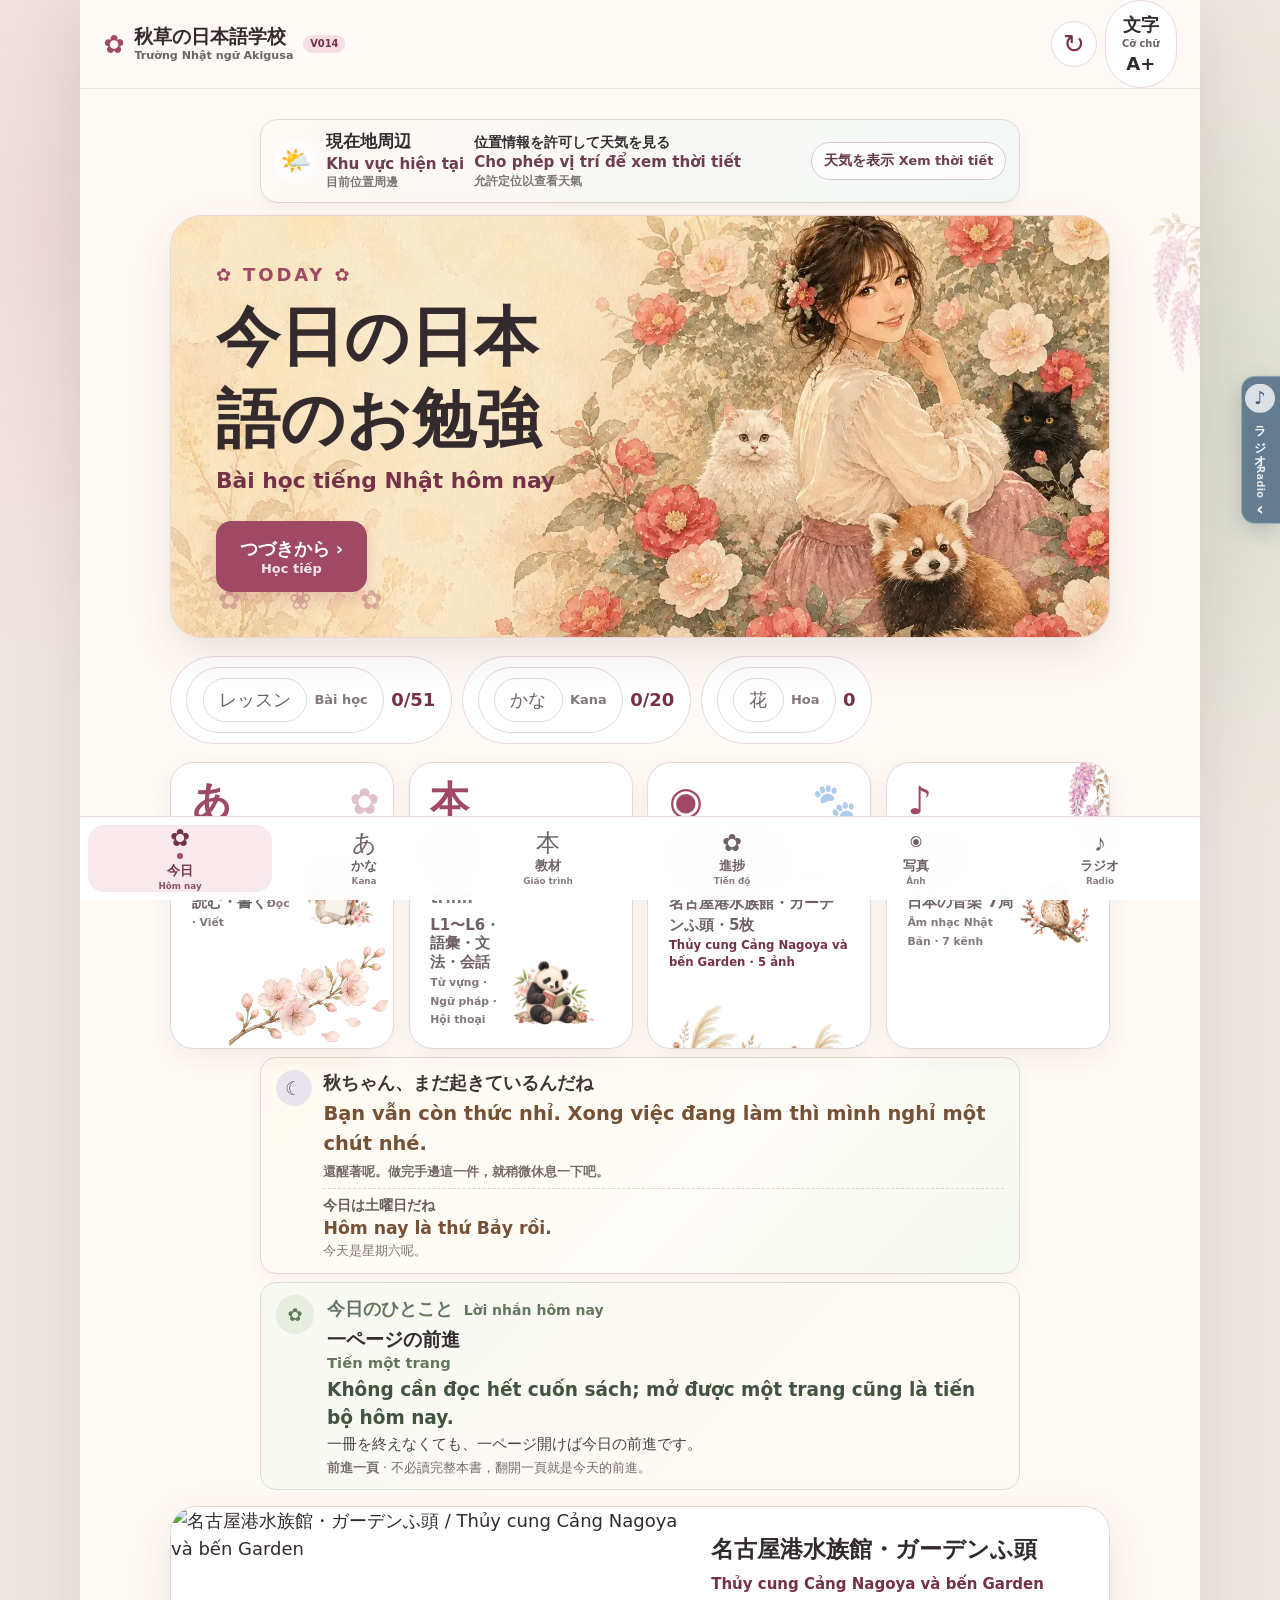
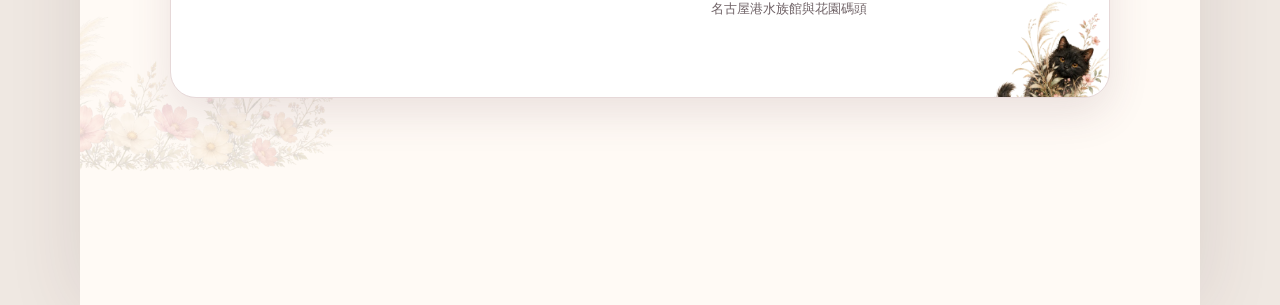
==== commit adb7b15a: "Add files via upload" ====
--- a/index.html
+++ b/index.html
@@ -1,2 +1,2 @@
-<!DOCTYPE html><html lang="ja"><head><meta charSet="utf-8"/><meta name="viewport" content="width=device-width, initial-scale=1"/><link rel="preload" as="image" href="./aki-hero.webp"/><link rel="preload" as="image" href="./rabbit-kana-practice.webp"/><link rel="preload" as="image" href="./panda-study-flowers.webp"/><link rel="preload" as="image" href="./owl-listening.webp"/><link rel="stylesheet" href="./index-CXlwyi_F.css" data-rsc-css-href="./index-CXlwyi_F.css" data-precedence="vite-rsc/importer-resources"/><link rel="stylesheet" href="./page-nCyoLUTZ.css" data-precedence="vite-rsc/client-reference"/><link rel="modulepreload" href="./layout-segment-context-CRHDdt1H.js" crossorigin=""/><link rel="modulepreload" href="./rolldown-runtime-S-ySWqyJ.js" crossorigin=""/><link rel="modulepreload" href="./index-XjPpNmkj.js" crossorigin=""/><link rel="modulepreload" href="./framework-CXnKph_e.js" crossorigin=""/><link rel="modulepreload" href="./page-BwPDZqTq.js" crossorigin=""/><title>秋草の日本語学校</title><meta name="description" content="ベトナム語・繁体字・拼音で学ぶLevel制日本語アプリ"/><link rel="icon" href="./app-icon-192.png"/><link rel="apple-touch-icon" href="./app-icon-192.png"/><link rel="manifest" href="./manifest.webmanifest"/><meta name="mobile-web-app-capable" content="yes"/><meta name="apple-mobile-web-app-title" content="秋草の日本語学校"/><meta name="apple-mobile-web-app-status-bar-style" content="default"/><meta name="codex-preview" content="development"/><meta name="mobile-web-app-capable" content="yes"/><meta name="theme-color" content="#a6536d"/><script>self.__VINEXT_RSC_PARAMS__={}</script><script>self.__VINEXT_RSC_NAV__={"pathname":"/","searchParams":[]}</script><link rel="modulepreload" href="./index-XjPpNmkj.js" />
-<meta name="akigusa-static-upload" content="github-pages-flat"/></head><body><div class="app-shell"><header class="app-header"><button class="brand" aria-label="ホームへ"><span class="brand-flower">✿</span><span>秋草の日本語学校</span></button><div class="header-actions"><button class="page-refresh-button" aria-label="ページ全体を更新" title="ページを更新"><span aria-hidden="true">↻</span></button><div class="text-size-wrap"><button class="size-trigger" aria-expanded="false">文字 <b>A<!-- -->+</b></button></div></div></header><main class="main-content"><div class="screen today-screen"><section class="hero-card"><img class="hero-art" src="./aki-hero.webp" alt="花に囲まれた秋ちゃんと白猫と黒猫" decoding="async"/><div class="hero-copy"><span class="hero-kicker">✿ TODAY ✿</span><h1>今日の日本語のお勉強</h1><button class="primary-button">つづきから <span>›</span></button></div></section><div class="progress-pills" aria-label="進捗"><span>レッスン <b>0<!-- -->/51</b></span><span>かな <b>0<!-- -->/20</b></span><button>花 <b>0</b></button></div><figure class="seasonal-flower seasonal-flower--band" aria-hidden="true"><img src="./flower-nanohana.webp" alt="" width="1200" height="400" decoding="async" loading="lazy"/></figure><section class="quick-grid"><button class="quick-card flower-card"><span class="quick-icon">あ</span><strong>かな</strong><small>読む・書く</small><img class="quick-animal" src="./rabbit-kana-practice.webp" alt="" aria-hidden="true"/></button><button class="quick-card cat-card"><span class="quick-icon">本</span><strong>教材</strong><small>L1〜L6・語彙・文法・会話</small><img class="quick-animal quick-panda" src="./panda-study-flowers.webp" alt="" aria-hidden="true"/></button><button class="quick-card photo-card"><span class="quick-icon">◉</span><strong>今日の日本</strong><small>日本<!-- -->・5枚</small></button><button class="quick-card radio-card"><span class="quick-icon">♪</span><strong>ラジオ</strong><small>日本の音楽 7局</small><img class="quick-animal quick-owl" src="./owl-listening.webp" alt="" aria-hidden="true"/></button></section></div><audio preload="none" aria-hidden="true"></audio><aside class="rx-dock is-bottom is-center is-collapsed" aria-label="日本語ラジオ ミニプレーヤー"><button type="button" class="rx-dock-restore" aria-label="ラジオを開く。J1 HITS、停止中"><span class="" aria-hidden="true">♪</span><b>ラジオ</b><i aria-hidden="true">‹</i></button></aside></main><nav class="bottom-nav" aria-label="メインメニュー"><button class="nav-button active" aria-current="page"><span>✿</span><b>今日</b></button><button class="nav-button"><span>あ</span><b>かな</b></button><button class="nav-button"><span>本</span><b>教材</b></button><button class="nav-button"><span>✿</span><b>進捗</b></button><button class="nav-button"><span>◉</span><b>写真</b></button><button class="nav-button"><span>♪</span><b>ラジオ</b></button></nav></div><script id="_R_">import("./index-XjPpNmkj.js")</script><script>self.__VINEXT_RSC_CHUNKS__=self.__VINEXT_RSC_CHUNKS__||[];self.__VINEXT_RSC_CHUNKS__.push("2:I[\"8c0f216c4604\",[],\"Children\",1]\n3:I[\"15c18cfaeeff\",[],\"LayoutSegmentProvider\",1]\n4:I[\"8c0f216c4604\",[],\"Slot\",1]\n5:I[\"593f344dc510\",[],\"RedirectBoundary\",1]\n:HL[\"./index-CXlwyi_F.css\",\"style\"]\n")</script><script>self.__VINEXT_RSC_CHUNKS__=self.__VINEXT_RSC_CHUNKS__||[];self.__VINEXT_RSC_CHUNKS__.push("0:{\"__route\":\"route:/\",\"__interceptionContext\":null,\"__layoutIds\":[\"layout:/\"],\"__rootLayout\":\"/\",\"page:/\":\"$L1\",\"layout:/\":[[[[\"$\",\"link\",\"css:./index-CXlwyi_F.css\",{\"rel\":\"stylesheet\",\"precedence\":\"vite-rsc/importer-resources\",\"href\":\"./index-CXlwyi_F.css\",\"data-rsc-css-href\":\"./index-CXlwyi_F.css\"}],\"$undefined\"],[\"$\",\"html\",null,{\"lang\":\"ja\",\"children\":[\"$\",\"body\",null,{\"children\":[\"$\",\"$L2\",null,{}]}]}]],null],\"route:/\":[[[\"$\",\"meta\",null,{\"charSet\":\"utf-8\"}],[[\"$\",\"title\",\"0\",{\"children\":\"秋草の日本語学校\"}],[\"$\",\"meta\",\"1\",{\"name\":\"description\",\"content\":\"ベトナム語・繁体字・拼音で学ぶLevel制日本語アプリ\"}],[\"$\",\"link\",\"2\",{\"rel\":\"icon\",\"href\":\"./app-icon-192.png\"}],[\"$\",\"link\",\"3\",{\"rel\":\"apple-touch-icon\",\"href\":\"./app-icon-192.png\"}],[\"$\",\"link\",\"4\",{\"rel\":\"manifest\",\"href\":\"./manifest.webmanifest\"}],[\"$\",\"meta\",\"5\",{\"name\":\"mobile-web-app-capable\",\"content\":\"yes\"}],[\"$\",\"meta\",\"6\",{\"name\":\"apple-mobile-web-app-title\",\"content\":\"秋草の日本語学校\"}],[\"$\",\"meta\",\"7\",{\"name\":\"apple-mobile-web-app-status-bar-style\",\"content\":\"default\"}],[\"$\",\"meta\",\"8\",{\"name\":\"codex-preview\",\"content\":\"development\"}],[\"$\",\"meta\",\"9\",{\"name\":\"mobile-web-app-capable\",\"content\":\"yes\"}]],[[\"$\",\"meta\",\"0\",{\"name\":\"viewport\",\"content\":\"width=device-width, initial-scale=1\"}],[\"$\",\"meta\",\"1\",{\"name\":\"theme-color\",\"content\":\"#a6536d\"}]]],[\"$\",\"$L3\",null,{\"segmentMap\":{\"children\":[]},\"children\":[\"$\",\"$L4\",null,{\"id\":\"layout:/\",\"parallelSlots\":\"$undefined\",\"children\":[\"$\",\"$L5\",null,{\"children\":[\"$\",\"$L3\",null,{\"segmentMap\":{\"children\":[]},\"children\":[\"$\",\"$L4\",null,{\"id\":\"page:/\"}]}]}]}]}]],\"__layoutFlags\":{\"layout:/\":\"s\"},\"__artifactCompatibility\":{\"schemaVersion\":1,\"graphVersion\":\"app-route-graph:4uhn5s1wvoptc\",\"deploymentVersion\":\"295d5a41-1245-4bf1-9057-ccfd18b77371\",\"appElementsSchemaVersion\":1,\"rscPayloadSchemaVersion\":1,\"rootBoundaryId\":\"/\",\"renderEpoch\":null}}\n")</script><script>self.__VINEXT_RSC_CHUNKS__=self.__VINEXT_RSC_CHUNKS__||[];self.__VINEXT_RSC_CHUNKS__.push("6:I[\"6efdf509a785\",[],\"default\",1]\n1:[\"$\",\"$L6\",null,{\"params\":\"$@7\",\"searchParams\":\"$@8\"}]\n")</script><script>self.__VINEXT_RSC_CHUNKS__=self.__VINEXT_RSC_CHUNKS__||[];self.__VINEXT_RSC_CHUNKS__.push("7:{}\n8:{}\n")</script><script>self.__VINEXT_RSC_DONE__=true</script></body></html>+<!DOCTYPE html><html lang="ja"><head><meta charSet="utf-8"/><meta name="viewport" content="width=device-width, initial-scale=1"/><link rel="preload" as="image" href="./aki-hero.webp"/><link rel="preload" as="image" href="./rabbit-kana-practice.webp"/><link rel="preload" as="image" href="./panda-study-flowers.webp"/><link rel="preload" as="image" href="./owl-listening.webp"/><link rel="stylesheet" href="./index-HvHylJgX.css" data-rsc-css-href="./index-HvHylJgX.css" data-precedence="vite-rsc/importer-resources"/><link rel="stylesheet" href="./page-b8jrE69Y.css" data-precedence="vite-rsc/client-reference"/><link rel="modulepreload" href="./layout-segment-context-BqFLGuJX.js" crossorigin=""/><link rel="modulepreload" href="./rolldown-runtime-S-ySWqyJ.js" crossorigin=""/><link rel="modulepreload" href="./index-_MRO4G0n.js" crossorigin=""/><link rel="modulepreload" href="./framework-CXnKph_e.js" crossorigin=""/><link rel="modulepreload" href="./page-BbT0oFwj.js" crossorigin=""/><title>秋草の日本語学校</title><meta name="description" content="ベトナム語・繁体字・拼音で学ぶLevel制日本語アプリ。Ứng dụng học tiếng Nhật theo cấp độ bằng tiếng Việt, chữ Phồn thể và Pinyin."/><link rel="icon" href="./app-icon-192.png"/><link rel="apple-touch-icon" href="./app-icon-192.png"/><link rel="manifest" href="./manifest.webmanifest"/><meta name="mobile-web-app-capable" content="yes"/><meta name="apple-mobile-web-app-title" content="秋草の日本語学校"/><meta name="apple-mobile-web-app-status-bar-style" content="default"/><meta name="codex-preview" content="development"/><meta name="mobile-web-app-capable" content="yes"/><meta name="theme-color" content="#a6536d"/><script>self.__VINEXT_RSC_PARAMS__={}</script><script>self.__VINEXT_RSC_NAV__={"pathname":"/","searchParams":[]}</script><link rel="modulepreload" href="./index-_MRO4G0n.js" />
+<meta name="akigusa-static-upload" content="github-pages-flat"/></head><body><div class="app-shell"><header class="app-header"><button class="brand" aria-label="ホームへ / Về trang chủ"><span class="brand-flower">✿</span><span class="brand-copy"><span>秋草の日本語学校</span><small lang="vi">Trường Nhật ngữ Akigusa</small></span><small class="app-version-badge">V014</small></button><div class="header-actions"><button class="page-refresh-button" aria-label="ページ全体を更新 / Làm mới toàn bộ trang" title="ページを更新 / Làm mới trang"><span aria-hidden="true">↻</span></button><div class="text-size-wrap"><button class="size-trigger" aria-expanded="false" aria-label="文字サイズ / Cỡ chữ">文字 <small lang="vi">Cỡ chữ</small> <b>A<!-- -->+</b></button></div></div></header><main class="main-content"><div class="screen today-screen"><section class="weather-bar weather-bar--idle" aria-label="現在地の天気 / Thời tiết khu vực hiện tại" aria-busy="false"><div class="weather-bar__main"><span class="weather-bar__icon" aria-hidden="true">🌤️</span><div class="weather-bar__place"><strong lang="ja">現在地周辺</strong><span lang="vi">Khu vực hiện tại</span><small lang="zh-Hant">目前位置周邊</small></div><span class="weather-bar__status" role="status">…</span></div></section><section class="hero-card"><img class="hero-art hero-art--cafe" src="./aki-hero.webp" alt="植物の多いカフェで茶トラ猫と緑のぬいぐるみと過ごす秋ちゃん / Aki-chan ở quán cà phê đầy cây xanh cùng mèo vàng và gấu bông xanh" width="1200" height="800" decoding="async"/><div class="hero-copy"><span class="hero-kicker">✿ TODAY ✿</span><h1>今日の日本語のお勉強<small lang="vi">Bài học tiếng Nhật hôm nay</small></h1><button class="primary-button"><span class="ui-bi"><span>つづきから ›</span><small lang="vi">Học tiếp</small></span></button></div></section><div class="progress-pills" aria-label="進捗 / Tiến độ"><span><span class="ui-bi"><span>レッスン</span><small lang="vi">Bài học</small></span><b>0<!-- -->/51</b></span><span><span class="ui-bi"><span>かな</span><small lang="vi">Kana</small></span><b>0<!-- -->/20</b></span><button><span class="ui-bi"><span>花</span><small lang="vi">Hoa</small></span><b>0</b></button></div><section class="quick-grid"><button class="quick-card flower-card"><span class="quick-icon">あ</span><strong><span class="ui-bi"><span>かな</span><small lang="vi">Kana</small></span></strong><small><span class="ui-bi"><span>読む・書く</span><small lang="vi">Đọc · Viết</small></span></small><img class="quick-animal" src="./rabbit-kana-practice.webp" alt="" aria-hidden="true"/></button><button class="quick-card cat-card"><span class="quick-icon">本</span><strong><span class="ui-bi"><span>教材</span><small lang="vi">Giáo trình</small></span></strong><small><span class="ui-bi"><span>L1〜L6・語彙・文法・会話</span><small lang="vi">Từ vựng · Ngữ pháp · Hội thoại</small></span></small><img class="quick-animal quick-panda" src="./panda-study-flowers.webp" alt="" aria-hidden="true"/></button><button class="quick-card photo-card"><span class="quick-icon">◉</span><strong><span class="ui-bi"><span>今日の日本</span><small lang="vi">Nhật Bản hôm nay</small></span></strong><small><span>日本<!-- -->・5枚</span><span lang="vi">Nhật Bản<!-- --> · 5 ảnh</span></small></button><button class="quick-card radio-card"><span class="quick-icon">♪</span><strong><span class="ui-bi"><span>ラジオ</span><small lang="vi">Radio</small></span></strong><small><span class="ui-bi"><span>日本の音楽 7局</span><small lang="vi">Âm nhạc Nhật Bản · 7 kênh</small></span></small><img class="quick-animal quick-owl" src="./owl-listening.webp" alt="" aria-hidden="true"/></button></section></div><audio preload="none" aria-hidden="true"></audio><aside class="rx-dock is-bottom is-center is-collapsed" aria-label="日本語ラジオ ミニプレーヤー / Trình phát radio nhạc Nhật thu nhỏ"><button type="button" class="rx-dock-restore" aria-label="ラジオを開く / Mở radio. J1 HITS, 停止中 / Đã dừng"><span class="" aria-hidden="true">♪</span><b><span lang="ja">ラジオ</span><small lang="vi">Radio</small></b><i aria-hidden="true">‹</i></button></aside></main><nav class="bottom-nav" aria-label="メインメニュー / Menu chính"><button class="nav-button active" aria-current="page" aria-label="今日 / Hôm nay"><span>✿</span><b>今日<small lang="vi">Hôm nay</small></b></button><button class="nav-button" aria-label="かな / Kana"><span>あ</span><b>かな<small lang="vi">Kana</small></b></button><button class="nav-button" aria-label="教材 / Giáo trình"><span>本</span><b>教材<small lang="vi">Giáo trình</small></b></button><button class="nav-button" aria-label="進捗 / Tiến độ"><span>✿</span><b>進捗<small lang="vi">Tiến độ</small></b></button><button class="nav-button" aria-label="写真 / Ảnh"><span>◉</span><b>写真<small lang="vi">Ảnh</small></b></button><button class="nav-button" aria-label="ラジオ / Radio"><span>♪</span><b>ラジオ<small lang="vi">Radio</small></b></button></nav></div><script id="_R_">import("./index-_MRO4G0n.js")</script><script>self.__VINEXT_RSC_CHUNKS__=self.__VINEXT_RSC_CHUNKS__||[];self.__VINEXT_RSC_CHUNKS__.push("2:I[\"8c0f216c4604\",[],\"Children\",1]\n3:I[\"15c18cfaeeff\",[],\"LayoutSegmentProvider\",1]\n4:I[\"8c0f216c4604\",[],\"Slot\",1]\n5:I[\"593f344dc510\",[],\"RedirectBoundary\",1]\n:HL[\"./index-HvHylJgX.css\",\"style\"]\n")</script><script>self.__VINEXT_RSC_CHUNKS__=self.__VINEXT_RSC_CHUNKS__||[];self.__VINEXT_RSC_CHUNKS__.push("0:{\"__route\":\"route:/\",\"__interceptionContext\":null,\"__layoutIds\":[\"layout:/\"],\"__rootLayout\":\"/\",\"page:/\":\"$L1\",\"layout:/\":[[[[\"$\",\"link\",\"css:./index-HvHylJgX.css\",{\"rel\":\"stylesheet\",\"precedence\":\"vite-rsc/importer-resources\",\"href\":\"./index-HvHylJgX.css\",\"data-rsc-css-href\":\"./index-HvHylJgX.css\"}],\"$undefined\"],[\"$\",\"html\",null,{\"lang\":\"ja\",\"children\":[\"$\",\"body\",null,{\"children\":[\"$\",\"$L2\",null,{}]}]}]],null],\"route:/\":[[[\"$\",\"meta\",null,{\"charSet\":\"utf-8\"}],[[\"$\",\"title\",\"0\",{\"children\":\"秋草の日本語学校\"}],[\"$\",\"meta\",\"1\",{\"name\":\"description\",\"content\":\"ベトナム語・繁体字・拼音で学ぶLevel制日本語アプリ。Ứng dụng học tiếng Nhật theo cấp độ bằng tiếng Việt, chữ Phồn thể và Pinyin.\"}],[\"$\",\"link\",\"2\",{\"rel\":\"icon\",\"href\":\"./app-icon-192.png\"}],[\"$\",\"link\",\"3\",{\"rel\":\"apple-touch-icon\",\"href\":\"./app-icon-192.png\"}],[\"$\",\"link\",\"4\",{\"rel\":\"manifest\",\"href\":\"./manifest.webmanifest\"}],[\"$\",\"meta\",\"5\",{\"name\":\"mobile-web-app-capable\",\"content\":\"yes\"}],[\"$\",\"meta\",\"6\",{\"name\":\"apple-mobile-web-app-title\",\"content\":\"秋草の日本語学校\"}],[\"$\",\"meta\",\"7\",{\"name\":\"apple-mobile-web-app-status-bar-style\",\"content\":\"default\"}],[\"$\",\"meta\",\"8\",{\"name\":\"codex-preview\",\"content\":\"development\"}],[\"$\",\"meta\",\"9\",{\"name\":\"mobile-web-app-capable\",\"content\":\"yes\"}]],[[\"$\",\"meta\",\"0\",{\"name\":\"viewport\",\"content\":\"width=device-width, initial-scale=1\"}],[\"$\",\"meta\",\"1\",{\"name\":\"theme-color\",\"content\":\"#a6536d\"}]]],[\"$\",\"$L3\",null,{\"segmentMap\":{\"children\":[]},\"children\":[\"$\",\"$L4\",null,{\"id\":\"layout:/\",\"parallelSlots\":\"$undefined\",\"children\":[\"$\",\"$L5\",null,{\"children\":[\"$\",\"$L3\",null,{\"segmentMap\":{\"children\":[]},\"children\":[\"$\",\"$L4\",null,{\"id\":\"page:/\"}]}]}]}]}]],\"__layoutFlags\":{\"layout:/\":\"s\"},\"__artifactCompatibility\":{\"schemaVersion\":1,\"graphVersion\":\"app-route-graph:4uhn5s1wvoptc\",\"deploymentVersion\":\"fc881a2d-8c7b-400d-82bd-a41d3df4a871\",\"appElementsSchemaVersion\":1,\"rscPayloadSchemaVersion\":1,\"rootBoundaryId\":\"/\",\"renderEpoch\":null}}\n")</script><script>self.__VINEXT_RSC_CHUNKS__=self.__VINEXT_RSC_CHUNKS__||[];self.__VINEXT_RSC_CHUNKS__.push("6:I[\"6efdf509a785\",[],\"default\",1]\n1:[\"$\",\"$L6\",null,{\"params\":\"$@7\",\"searchParams\":\"$@8\"}]\n")</script><script>self.__VINEXT_RSC_CHUNKS__=self.__VINEXT_RSC_CHUNKS__||[];self.__VINEXT_RSC_CHUNKS__.push("7:{}\n8:{}\n")</script><script>self.__VINEXT_RSC_DONE__=true</script></body></html>
--- a/index-HvHylJgX.css
+++ b/index-HvHylJgX.css
@@ -0,0 +1 @@
+:root{--rose:#9f4965;--rose-dark:#743148;--rose-soft:#f5dfe5;--peach:#f4c6b9;--ivory:#fffaf5;--paper:#fff;--sage:#71836d;--sage-soft:#e8eee4;--ink:#332a2d;--muted:#6f6266;--line:#e6d8d8;--gold:#b58135;--ok:#2d7354;--bad:#b6404a;--shadow:0 16px 42px #5d33401f;--root-size:18px;--ui-font:"BIZ UDPGothic", "Noto Sans JP", "Hiragino Kaku Gothic ProN", "Yu Gothic UI", "Yu Gothic", system-ui, sans-serif}html[data-text-size="0"]{--root-size:16px}html[data-text-size="1"]{--root-size:18px}html[data-text-size="2"]{--root-size:20px}html[data-text-size="3"]{--root-size:22px}*{box-sizing:border-box}html{font-size:var(--root-size);background:#efe5df}body{color:var(--ink);font-family:var(--ui-font);overscroll-behavior-y:contain;background:radial-gradient(circle at 4% 12%,#f2bcca52,#0000 26rem),radial-gradient(circle at 96% 22%,#b8ccaf57,#0000 24rem),#efe8e2;min-height:100vh;margin:0;line-height:1.55}html.is-writing-kana,html.is-writing-kana body{overscroll-behavior:none;touch-action:none}button,input{font:inherit}button{color:inherit}button,a{-webkit-tap-highlight-color:transparent}button:focus-visible,a:focus-visible,canvas:focus-visible{outline-offset:3px;outline:3px solid #2f5878}button:disabled{opacity:.42;cursor:not-allowed}.app-shell{background:var(--ivory);width:min(100%,1120px);min-height:100vh;margin:0 auto;position:relative;box-shadow:0 0 70px #4a2c341f}.app-header{z-index:40;min-height:calc(74px + env(safe-area-inset-top));padding:env(safe-area-inset-top) 1.3rem 0;-webkit-backdrop-filter:blur(16px);backdrop-filter:blur(16px);background:#fffaf5ed;border-bottom:1px solid #9f496524;justify-content:space-between;align-items:center;gap:1rem;display:flex;position:sticky;top:0}.brand{min-width:0;font-family:var(--ui-font);cursor:pointer;background:0 0;border:0;align-items:center;gap:.55rem;padding:.5rem 0;font-size:1.08rem;font-weight:800;display:flex}.brand-flower{color:var(--rose);font-size:1.4rem}.brand span:last-child{min-width:0}.brand-copy{text-align:left;justify-items:start;min-width:0;line-height:1.25;display:grid}.brand-copy>span{overflow-wrap:anywhere;min-width:0}.brand-copy>small{color:var(--muted);font-size:.62rem;line-height:1.3}.app-version-badge{background:var(--rose-soft);color:var(--rose-dark);border-radius:999px;flex:none;padding:.18rem .38rem;font-size:.55rem;line-height:1.2}.header-actions{flex:none;align-items:center;gap:.45rem;display:flex}.page-refresh-button{border:1px solid var(--line);width:46px;height:46px;color:var(--rose-dark);cursor:pointer;background:#fff;border-radius:50%;flex:0 0 46px;place-items:center;padding:0;display:grid}.page-refresh-button span{font-size:1.45rem;line-height:1}.text-size-wrap{position:relative}.size-trigger{border:1px solid var(--line);cursor:pointer;background:#fff;border-radius:999px;min-height:46px;padding:.55rem .9rem;font-weight:750}.size-trigger small{color:var(--muted);font-size:.55rem;line-height:1.1;display:block}.size-menu{border:1px solid var(--line);box-shadow:var(--shadow);background:#fff;border-radius:18px;grid-template-columns:repeat(4,minmax(54px,1fr));gap:.35rem;padding:.55rem;display:grid;position:absolute;top:calc(100% + .5rem);right:0}.size-menu button{cursor:pointer;background:#f7efef;border:0;border-radius:12px;min-height:48px;font-weight:800}.size-menu button.active{background:var(--rose);color:#fff}.main-content{min-height:calc(100vh - 74px);padding:1.2rem 1.2rem 11.5rem;position:relative;overflow:clip}.main-content:before{content:"";z-index:0;opacity:.36;pointer-events:none;background:url(./wisteria-hang.webp) 100% 0/contain no-repeat;width:120px;height:440px;position:absolute;top:120px;right:-24px}.main-content:after{content:"";z-index:0;opacity:.2;pointer-events:none;background:url(./autumn-flower-grass.webp) 0 100%/contain no-repeat;width:min(70%,650px);height:210px;position:absolute;bottom:7rem;left:-5%}.screen{z-index:1;max-width:940px;margin:0 auto;position:relative}.screen h1{font-family:var(--ui-font);margin:0;font-size:clamp(2rem,6vw,3.2rem);line-height:1.2}.screen-title-row{border-bottom:2px solid var(--rose-soft);justify-content:space-between;align-items:end;min-height:106px;margin-bottom:1rem;display:flex;position:relative;overflow:visible}.learning-area{z-index:1;max-width:980px;margin:0 auto;position:relative}.learning-mode-tabs{max-width:640px;margin:0 auto 1rem;box-shadow:0 8px 18px #5d334014}.screen-title-row p{color:var(--muted);margin:.2rem 0 1rem;font-weight:700}.eyebrow{color:var(--rose);letter-spacing:.18em;margin-bottom:.25rem;font-size:.75rem;font-weight:900;display:block}.eyebrow small[lang=vi]{letter-spacing:0;margin-top:.12rem;font-size:.82rem;display:block}.peek-title-cat{object-fit:contain;object-position:center bottom;width:min(32vw,220px);height:125px;margin-right:.5rem;transform:translateY(16px)}.hide-title-cat{object-fit:contain;object-position:center 42%;width:min(29vw,190px);height:130px;transform:translateY(18px)}.fluffy-level-animal{object-fit:contain;object-position:center bottom;width:min(25vw,165px);height:134px;margin-right:.35rem;display:block;transform:translateY(20px)}.hero-card{min-height:390px;box-shadow:var(--shadow);background:#f8eae2;border:1px solid #ead7d1;border-radius:32px;position:relative;overflow:hidden}.hero-card>img{object-fit:cover;object-position:center;width:100%;height:100%;position:absolute;inset:0}.hero-card>.hero-art--cafe{object-position:center 35%}.hero-art{animation:.55s both hero-reveal}@keyframes hero-reveal{0%{opacity:.25;transform:scale(1.015)}to{opacity:1;transform:scale(1)}}.hero-card:after{content:"✿　❀　✿";color:#9f496559;letter-spacing:.6rem;font-size:1.5rem;position:absolute;bottom:4%;left:5%}.hero-copy{z-index:2;flex-direction:column;justify-content:center;align-items:flex-start;width:48%;min-height:390px;padding:2.5rem;display:flex;position:relative}.hero-copy h1{max-width:8em;font-family:var(--ui-font);margin:.45rem 0 1.4rem;font-size:clamp(2.15rem,5vw,3.8rem);line-height:1.28}.hero-copy h1 small{color:var(--rose-dark);margin-top:.28rem;font-size:.34em;line-height:1.35;display:block}.hero-kicker{color:var(--rose);letter-spacing:.16em;font-weight:900}.primary-button,.secondary-button,.hint-button{cursor:pointer;border-radius:15px;min-height:52px;padding:.72rem 1.25rem;font-weight:850}.ui-bi{justify-items:inherit;gap:.08rem;min-width:0;line-height:1.25;display:inline-grid}.ui-bi>span{overflow-wrap:anywhere;min-width:0}.ui-bi>small{color:inherit;opacity:.86;overflow-wrap:anywhere;font-size:.72em;font-weight:750;line-height:1.3}.primary-button{border:1px solid var(--rose);background:var(--rose);color:#fff;box-shadow:0 8px 18px #9f496533}.primary-button:hover{background:var(--rose-dark)}.primary-button.wide{width:100%;margin-top:1rem}.secondary-button,.hint-button{border:1px solid var(--line);background:#fff}.action-row{flex-wrap:wrap;justify-content:center;gap:.7rem;margin-top:1.15rem;display:flex}.progress-pills{flex-wrap:wrap;gap:.55rem;margin:1rem 0;display:flex}.progress-pills span,.progress-pills button{border:1px solid var(--line);min-height:43px;color:var(--muted);background:#fff;border-radius:999px;align-items:center;gap:.4rem;padding:.55rem .85rem;display:flex}.progress-pills button{cursor:pointer}.progress-pills b{color:var(--rose-dark)}.quick-grid{grid-template-columns:repeat(4,1fr);gap:.8rem;display:grid}.quick-card{border:1px solid var(--line);cursor:pointer;text-align:left;background:#fff;border-radius:24px;grid-template-rows:auto auto auto;grid-template-columns:minmax(0,1fr) auto;align-content:start;justify-items:start;gap:.35rem .25rem;min-height:154px;padding:1rem 1rem 1.1rem 1.15rem;display:grid;position:relative;overflow:hidden;box-shadow:0 8px 22px #4f303a12}.quick-card>.quick-icon,.quick-card>strong,.quick-card>small{grid-column:1;min-width:0}.quick-animal{object-fit:contain;object-position:center bottom;pointer-events:none;grid-area:1/2/4;align-self:end;width:78px;height:104px;display:block}.quick-panda{width:104px}.quick-owl{width:72px}.quick-card:after{opacity:.34;font-size:2rem;position:absolute;top:.6rem;right:.75rem}.flower-card:after{content:"✿";color:var(--rose)}.cat-card:after{content:none}.photo-card:after{content:"🐾";color:var(--gold)}.radio-card:after{content:none}.flower-card{background:#fff url(./sakura-sprig.webp) 115% 130%/82% no-repeat}.photo-card{background:#fff url(./autumn-flower-grass.webp) right 140%/90% no-repeat}.radio-card{background:#fff url(./wisteria-hang.webp) 112% -15%/42% no-repeat}.quick-card strong{font-size:1.2rem;line-height:1.35}.quick-card small{color:var(--muted);overflow-wrap:anywhere;font-weight:650;line-height:1.45}.quick-card>strong .ui-bi,.quick-card>small .ui-bi{justify-items:start}.quick-card>small>span{display:block}.quick-card>small>span[lang=vi]{color:var(--rose-dark);font-size:.78em;font-weight:750}.quick-icon{min-height:1.2em;font-family:var(--ui-font);color:var(--rose);font-size:2.15rem;font-weight:900;line-height:1.05;position:static}.today-photo{border:1px solid var(--line);cursor:pointer;text-align:left;width:100%;min-height:190px;box-shadow:var(--shadow);background:#fff;border-radius:26px;grid-template-columns:1.1fr .9fr;margin-top:.9rem;padding:0;display:grid;position:relative;overflow:hidden}.today-photo>img:first-child{object-fit:cover;width:100%;height:100%;min-height:190px}.today-photo>span{z-index:2;flex-direction:column;justify-content:center;padding:1.35rem;display:flex;position:relative}.today-photo b{font-size:1.25rem}.today-photo small{color:var(--rose-dark);margin-top:.35rem;font-weight:750}.today-photo em{color:var(--muted);margin-top:.18rem;font-size:.72rem;font-style:normal}.hidden-black-cat{pointer-events:none;width:150px;position:absolute;bottom:-38px;right:-18px}.segmented{background:#efe4e2;border-radius:18px;gap:.35rem;margin-bottom:1rem;padding:.35rem;display:grid}.segmented.two{grid-template-columns:repeat(2,1fr)}.segmented.three{grid-template-columns:repeat(3,1fr)}.segmented button{cursor:pointer;background:0 0;border:0;border-radius:14px;min-height:50px;font-weight:850}.segmented button.active{color:#fff;background:var(--rose);box-shadow:0 6px 15px #82395133}.script-tabs{max-width:520px}.kana-unit-tabs{max-width:640px}.unlock-note{color:var(--muted);margin:-.45rem 0 .75rem;font-size:.75rem;font-weight:750}.kana-art{background:linear-gradient(90deg,#fff8f7,#f4e7e9);border-radius:22px;height:150px;margin:-.35rem 0 .75rem;overflow:hidden}.kana-art img{object-fit:contain;object-position:right center;width:100%;height:100%;display:block}.row-picker{scrollbar-width:thin;gap:.55rem;padding:.25rem .15rem .75rem;display:flex;overflow-x:auto}.row-picker button{border:1px solid var(--line);cursor:pointer;background:#fff;border-radius:17px;flex:0 0 86px;min-height:74px}.row-picker button b{font-family:serif;font-size:1.45rem;display:block}.row-picker button span{color:var(--muted);font-size:.72rem;display:block}.row-picker button.active{border:2px solid var(--rose);background:#fff6f7}.row-picker button.done:after{content:"🐾";color:var(--rose);font-size:.65rem;display:block}.kana-approx-note{border-left:4px solid var(--gold);color:#5e4931;background:#fff7e7;border-radius:10px;margin:0 0 .7rem;padding:.65rem .75rem;font-size:.9rem;font-weight:750;line-height:1.55}.kana-approx-guide{color:#5e4931;background:#fff9ed;border:1px solid #ead8c5;border-radius:13px;margin:.55rem 0 .7rem}.kana-approx-guide summary{cursor:pointer;justify-content:space-between;align-items:center;gap:.45rem 1rem;min-height:44px;padding:.55rem .72rem;font-weight:800;line-height:1.3;display:flex}.kana-approx-guide summary small{color:#8a3f59;text-align:right;font-size:.78rem}.kana-approx-guide p{border-top:1px solid #ceb08c73;margin:0;padding:0 .72rem .72rem;font-size:.82rem;font-weight:700;line-height:1.55}.kana-character-strip{grid-template-columns:repeat(auto-fit,minmax(min(100%,112px),1fr));gap:.55rem;margin:0 0 .75rem;display:grid}.kana-character-strip button{border:1px solid var(--line);cursor:pointer;background:#fff;border-radius:15px;align-content:center;place-items:center;gap:.12rem;min-width:0;min-height:118px;padding:.5rem .35rem;display:grid}.kana-character-strip button.active{border:2px solid var(--rose);background:#fff5f7}.kana-character-strip>button>b{font-size:2rem;line-height:1.2}.kana-character-strip span{max-width:100%;color:var(--rose-dark);overflow-wrap:anywhere;gap:.02rem;line-height:1.25;display:grid}.kana-character-strip span small{width:100%;font-size:.72rem;font-weight:800;display:block}.kana-character-strip span strong{width:100%;font-size:1.2rem;font-weight:900;display:block}.kana-character-strip em{color:var(--muted);font-size:.65rem;font-style:normal}.study-card,.write-card,.lesson-intro-card,.lesson-study-card,.usage-card,.quiz-card,.empty-card{border:1px solid var(--line);box-shadow:var(--shadow);background:#fff;border-radius:28px;padding:1.25rem;position:relative;overflow:hidden}.lesson-intro-card{text-align:center;align-content:center;gap:.75rem;min-height:360px;display:grid}.lesson-intro-card h2{margin:0;font-size:clamp(1.55rem,5vw,2.4rem);line-height:1.45}.lesson-intro-card p{color:var(--rose-dark);margin:0;font-size:1.25rem;font-weight:800;line-height:1.65}.lesson-intro-card small{color:var(--muted);font-size:.82rem;line-height:1.6}.flower-corners:before,.flower-corners:after{content:"✿";color:var(--rose-soft);font-size:3.4rem;position:absolute}.flower-corners:before{top:-.7rem;left:-.35rem;transform:rotate(-22deg)}.flower-corners:after{color:var(--sage-soft);bottom:-.85rem;right:-.35rem;transform:rotate(20deg)}.card-progress{color:var(--muted);justify-content:space-between;align-items:center;gap:1rem;font-size:.82rem;font-weight:800;display:flex}.card-progress b{color:var(--rose)}.giant-kana{min-height:220px;font-family:var(--ui-font);color:var(--ink);place-items:center;font-size:clamp(7rem,26vw,12rem);line-height:1;display:grid}.quiz-kana{min-height:180px}.sound-hint{text-align:center;gap:.25rem;display:grid}.sound-hint b{font-size:1.7rem}.sound-hint span{color:var(--muted)}.kana-sound-hint span{color:var(--rose-dark);gap:.12rem;display:grid}.kana-sound-hint span small{font-size:.8rem;font-weight:800}.kana-sound-hint span strong{overflow-wrap:anywhere;font-size:clamp(1.7rem,6vw,2.45rem);line-height:1.35}.kana-sound-hint>b{color:var(--muted);font-size:.88rem}.kana-pronunciation-detail{width:min(100%,560px);color:var(--muted);text-align:center;margin:.35rem auto 0;font-size:.9rem;font-weight:700;line-height:1.55}.hint-button{margin:0 auto;display:block}.answer-grid,.quiz-options{grid-template-columns:repeat(2,1fr);gap:.7rem;display:grid}.answer-grid button,.quiz-options button{border:1px solid var(--line);cursor:pointer;background:#fff;border-radius:15px;min-height:58px;font-weight:800}.answer-grid button.correct,.quiz-options button.correct{border-color:var(--ok);color:#1f593f;background:#e5f4ea}.answer-grid button.wrong,.quiz-options button.wrong{border-color:var(--bad);color:#8e2c36;background:#fff0f1}.answer-status{text-align:center;min-height:1.6em;color:var(--rose-dark);margin:.55rem 0 0;font-weight:900}.audio-note{color:var(--muted);text-align:center;margin:.8rem 0;font-size:.76rem}.kana-word-card{gap:.8rem;display:grid}.word-level-tabs{grid-template-columns:repeat(3,minmax(0,1fr));gap:.4rem;display:grid}.word-level-tabs button{border:1px solid var(--line);cursor:pointer;background:#fff;border-radius:13px;min-height:54px;padding:.45rem;font-size:.75rem;font-weight:850}.word-level-tabs button.active{border-color:var(--rose);background:var(--rose);color:#fff}.kana-word-display{background:0 0;border:0;justify-content:center;align-items:center;gap:1rem;min-height:190px;display:flex}.kana-word-display strong,.kana-word-quiz{font-family:var(--ui-font);font-size:clamp(3.2rem,13vw,6.5rem);line-height:1.2}.kana-word-quiz{text-align:center;place-items:center;min-height:170px;display:grid}.result-panel{text-align:center;flex-direction:column;align-items:center;padding:1rem 0;display:flex}.result-panel img{object-fit:contain;width:min(58%,270px);height:170px}.result-score{color:var(--rose);font-size:3rem;font-weight:900;line-height:1}.result-panel>b{margin-top:.35rem;font-size:1.4rem}.empty-card{text-align:center;align-content:center;place-items:center;min-height:330px;display:grid}.empty-card img{object-fit:contain;width:240px;height:170px}.empty-card h2{gap:.2rem;margin:.5rem;display:grid}.empty-card h2 small{color:var(--muted);font-size:.72rem}.stage-tabs{grid-template-columns:repeat(4,minmax(0,1fr));gap:.5rem;margin-bottom:.75rem;display:grid}.stage-tabs button{border:1px solid var(--line);cursor:pointer;background:#fff;border-radius:15px;min-height:53px;font-weight:800}.stage-tabs .ui-bi{justify-items:center;display:grid}.stage-tabs button.active{background:var(--sage);border-color:var(--sage);color:#fff}.write-prompt{justify-content:center;align-items:center;gap:1rem;min-height:76px;font-size:2.1rem;font-weight:850;display:flex}.write-prompt>span{max-width:min(60%,320px);color:var(--rose-dark);overflow-wrap:anywhere;font-size:1rem;line-height:1.45}.canvas-box{aspect-ratio:1;touch-action:none;overscroll-behavior:none;-webkit-user-select:none;user-select:none;background:#fffcfa;border:2px solid #d9c9c9;border-radius:24px;width:min(100%,460px);margin:0 auto;position:relative;overflow:hidden}.canvas-box canvas{touch-action:none;overscroll-behavior:none;-webkit-user-select:none;user-select:none;z-index:3;width:100%;height:100%;position:absolute;inset:0}.canvas-guide-svg{z-index:2;opacity:.14;pointer-events:none;-webkit-user-select:none;user-select:none;width:92%;height:92%;display:block;position:absolute;inset:4%}.canvas-guide-svg svg{width:100%;height:100%;display:block}.writing-help-row{grid-template-columns:repeat(2,minmax(0,1fr));gap:.55rem;width:min(100%,460px);margin:.7rem auto 0;display:grid}.writing-help-row button{border:1px solid var(--rose-soft);min-width:0;min-height:58px;color:var(--rose-dark);cursor:pointer;background:#fff7f9;border-radius:15px}.writing-help-row button[aria-pressed=true],.writing-help-row button[aria-expanded=true]{border-color:var(--rose);background:#f6e5ea}.writing-inline-order{border:1px solid var(--line);background:#fffaf8;border-radius:20px;width:min(100%,460px);margin:.7rem auto 0;padding:.75rem}.writing-deferred-panel{text-align:center;align-content:center;place-items:center;gap:.65rem;min-height:360px;padding:1rem;display:grid}.writing-deferred-panel>b{color:var(--rose-dark);font-size:1.25rem}.writing-deferred-panel>span{color:var(--muted);font-size:1rem;line-height:1.55}.writing-deferred-panel>p{color:var(--ink);margin:.35rem 0;font-weight:800}.writing-deferred-panel>p strong{color:var(--rose);font-size:1.3rem}.writing-deferred-panel>p small{color:var(--muted);font-size:.8rem}.writing-deferred-actions{grid-template-columns:repeat(auto-fit,minmax(min(100%,150px),1fr));gap:.55rem;width:min(100%,520px);display:grid}.writing-deferred-actions button{min-width:0;min-height:62px}.writing-actions{grid-template-columns:repeat(auto-fit,minmax(min(100%,130px),1fr))}.axis{z-index:1;background:#eee5e4;display:block;position:absolute}.axis.vertical{width:1px;top:0;bottom:0;left:50%}.axis.horizontal{height:1px;top:50%;left:0;right:0}.mini-success{text-align:center;color:var(--ok);margin-top:.65rem;font-weight:900}.writing-group>p{text-align:center;color:var(--muted);margin:.65rem 0;font-weight:850}.writing-group>p small{font-size:.8rem;display:block}.writing-group-grid{grid-template-columns:repeat(auto-fit,minmax(min(100%,140px),1fr));gap:.6rem;display:grid}.mini-writing-item{border:1px solid var(--line);background:#fffcfa;border-radius:17px;min-width:0;padding:.45rem}.mini-writing-label{text-align:center;place-items:center;gap:.05rem;width:100%;min-height:48px;display:grid}.mini-writing-label b{font-size:1rem}.mini-writing-label span{color:var(--rose-dark);overflow-wrap:anywhere;font-size:.72rem;line-height:1.3}.mini-canvas-box{aspect-ratio:1;touch-action:none;overscroll-behavior:none;background:#fff;border:1px solid #d9c9c9;border-radius:13px;width:100%;position:relative;overflow:hidden}.mini-canvas-box canvas{z-index:3;touch-action:none;overscroll-behavior:none;-webkit-user-select:none;user-select:none;width:100%;height:100%;position:absolute;inset:0}.back-button{min-height:48px;color:var(--rose);cursor:pointer;background:0 0;border:0;padding:.4rem .2rem;font-weight:850}.lesson-list{gap:.65rem;display:grid}.lesson-card{border:1px solid var(--line);text-align:left;cursor:pointer;background:#fff;border-radius:20px;grid-template-columns:48px 1fr 34px;align-items:center;gap:.8rem;min-height:84px;padding:.8rem;display:grid;box-shadow:0 6px 18px #4f303a0f}.lesson-card>span{background:var(--rose-soft);width:45px;height:45px;color:var(--rose-dark);border-radius:50%;place-items:center;font-weight:900;display:grid}.lesson-card b,.lesson-card small{display:block}.lesson-card small{color:var(--muted);margin-top:.15rem}.lesson-card em{color:var(--rose);font-size:1.3rem;font-style:normal}.lesson-card.done{background:#f4f8f1;border-color:#cddcc7}.lesson-card.locked:disabled{opacity:1;cursor:not-allowed;box-shadow:none;background:#f4f0ed;border-style:dashed}.lesson-card.locked>span{color:var(--muted);background:#e8e1de}.level-grid{grid-template-columns:repeat(3,1fr);gap:.75rem;display:grid}.wordbook-shortcut{border:2px solid var(--rose);width:100%;min-height:5.4rem;color:var(--ink);text-align:left;cursor:pointer;background:linear-gradient(125deg,#fff,#fff1f4);border-radius:22px;grid-template-columns:auto minmax(0,1fr) auto;grid-template-areas:"icon title arrow""icon detail arrow";align-items:center;gap:.1rem .75rem;margin:0 0 1rem;padding:.85rem 1rem;display:grid;box-shadow:0 10px 24px #7431481a}.wordbook-shortcut>span{background:var(--rose);color:#fff;border-radius:50%;grid-area:icon;place-items:center;min-width:3.25rem;min-height:3.25rem;font-family:Yu Mincho,serif;font-size:1.45rem;font-weight:900;display:grid}.wordbook-shortcut>strong{min-width:0;color:var(--rose-dark);grid-area:title;font-size:1.08rem}.wordbook-shortcut>small{min-width:0;color:var(--muted);grid-area:detail;line-height:1.45}.wordbook-shortcut>em{color:var(--rose);grid-area:arrow;font-size:1.8rem;font-style:normal;font-weight:900}.level-card{border:1px solid var(--line);text-align:left;cursor:pointer;background:#fff;border-radius:24px;flex-direction:column;align-items:flex-start;min-height:185px;padding:1.1rem 3rem 1.1rem 1.1rem;display:flex;position:relative;overflow:hidden;box-shadow:0 8px 22px #4f303a12}.level-card>span{color:var(--rose);letter-spacing:.08em;font-weight:950}.level-card>b{margin-top:.4rem;font-size:1.16rem}.level-card>small{color:var(--muted)}.level-card>div{background:#eee5e2;border-radius:999px;width:100%;height:8px;margin-top:auto;overflow:hidden}.level-card>div i{background:var(--rose);height:100%;display:block}.level-card>em{color:var(--muted);margin-top:.35rem;font-size:.75rem;font-style:normal}.level-card:nth-child(3n+1):after{content:"✿";color:var(--rose-soft);font-size:2.2rem;position:absolute;top:.35rem;right:.65rem}.level-card:nth-child(3n+2):after{content:"🐾";color:#d4b895;position:absolute;top:.45rem;right:.65rem}.level-card:nth-child(3n):after{content:"🐈";opacity:.45;position:absolute;top:.35rem;right:.55rem}.level-card.locked:disabled{opacity:1;cursor:not-allowed;box-shadow:none;background:#f4f0ed;border-style:dashed}.level-card.locked>div i{background:#b7aaa8}.level-card.building{cursor:default;box-shadow:none;background:#f4f0ed;border-style:dashed;min-height:140px}.level-card.building>b{margin:auto 0 .15rem}.level-card.building>i{color:#caaeb5;font-size:1.8rem;font-style:normal;position:absolute;bottom:.4rem;right:.7rem}.starter-level-card{background:linear-gradient(110deg,#fffaf3,#f4f7ee);border-color:#d7c3a3;grid-column:1/-1;min-height:160px}.starter-level-card>span{color:#725328;background:#f2dfb8}.starter-level-card>em{overflow-wrap:anywhere;max-width:100%}.starter-level-card.done{background:#f4f8f1;border-color:#bfd3b7}.starter-approx-warning{border-left:4px solid var(--gold);color:#5b4833;background:#fff5df;border-radius:12px;width:min(100%,760px);margin:0 auto .8rem;padding:.7rem .85rem;font-size:.92rem;font-weight:750;line-height:1.6}.quick-word-summary{border:1px solid var(--line);background:#fff;border-radius:20px;gap:.55rem;width:min(100%,720px);margin:0 auto .85rem;padding:.85rem;display:grid;box-shadow:0 8px 22px #5d334012}.quick-word-summary>div{justify-content:space-between;align-items:center;gap:1rem;display:flex}.quick-word-summary>div>b{color:var(--rose-dark);font-size:1.15rem}.quick-word-summary progress{width:100%;height:12px;accent-color:var(--rose);background:#eee4e2;border:0;border-radius:999px;overflow:hidden}.quick-word-summary progress::-webkit-progress-bar{background:#eee4e2;border-radius:999px}.quick-word-summary progress::-webkit-progress-value{background:linear-gradient(90deg, var(--rose), #c5768f);border-radius:999px}.quick-word-summary progress::-moz-progress-bar{background:linear-gradient(90deg, var(--rose), #c5768f);border-radius:999px}.quick-word-picker-trigger{border:1px solid var(--rose-soft);min-width:0;min-height:52px;color:var(--rose-dark);cursor:pointer;background:#fff7f9;border-radius:15px;justify-content:space-between;align-items:center;gap:.75rem;padding:.65rem .85rem;font-weight:850;display:flex}.quick-word-picker-trigger>span:last-child{flex:none;font-size:.8rem}.quick-word-browser{overscroll-behavior:contain;-webkit-overflow-scrolling:touch;border:1px solid var(--line);width:min(100%,760px);max-height:min(56dvh,460px);box-shadow:var(--shadow);background:#fffaf8;border-radius:20px;gap:.65rem;margin:0 auto .9rem;padding:.85rem;display:grid;overflow:auto}.quick-word-browser-tools{grid-template-columns:repeat(2,minmax(0,1fr));gap:.65rem;display:grid}.quick-word-browser-tools label{min-width:0;color:var(--muted);gap:.3rem;font-size:.8rem;font-weight:850;display:grid}.quick-word-browser-tools input,.quick-word-browser-tools select{border:1px solid var(--line);width:100%;min-width:0;min-height:48px;color:var(--ink);font:inherit;background:#fff;border-radius:13px;padding:.55rem .65rem}.quick-word-filters{grid-template-columns:repeat(3,minmax(0,1fr));gap:.4rem;display:grid}.quick-word-filters button{border:1px solid var(--line);cursor:pointer;background:#fff;border-radius:13px;min-width:0;min-height:48px;padding:.45rem .3rem}.quick-word-filters button.active{border-color:var(--rose);color:var(--rose-dark);background:#f8e9ed}.quick-word-result-count{color:var(--muted);text-align:right;margin:0;font-size:.78rem;font-weight:800}.quick-word-results{gap:.4rem;margin:0;padding:0;list-style:none;display:grid}.quick-word-results li{min-width:0}.quick-word-results button{border:1px solid var(--line);text-align:left;cursor:pointer;background:#fff;border-radius:14px;grid-template-columns:minmax(0,1fr) auto;align-items:center;gap:.6rem;width:100%;min-width:0;min-height:76px;padding:.6rem .7rem;display:grid}.quick-word-results button[aria-current=true]{border:2px solid var(--rose);background:#fff2f5}.quick-word-results button>span{gap:.05rem;min-width:0;display:grid}.quick-word-results button strong{color:var(--ink);overflow-wrap:anywhere;font-size:1.08rem;line-height:1.4}.quick-word-results button b{color:var(--rose-dark);overflow-wrap:anywhere;font-size:1rem;line-height:1.4}.quick-word-results button span small{color:var(--muted);overflow-wrap:anywhere;font-size:.78rem;line-height:1.4}.quick-word-results button>em{min-width:58px;color:var(--rose);justify-items:center;font-size:1.25rem;font-style:normal;font-weight:900;display:grid}.quick-word-results button>em small{color:var(--muted);text-align:center;font-size:.58rem;line-height:1.3}.quick-word-pagination{justify-content:center;align-items:center;gap:.7rem;display:flex}.quick-word-pagination button{border:1px solid var(--line);cursor:pointer;background:#fff;border-radius:50%;width:48px;height:48px;font-size:1.35rem}.quick-word-empty{text-align:center;background:#f7f1ee;border-radius:14px;place-items:center;min-height:92px;margin:0;padding:.8rem;display:grid}.quick-word-starter-card{border:1px solid var(--line);width:min(100%,720px);box-shadow:var(--shadow);text-align:center;background:#fff;border-radius:26px;gap:.8rem;margin:0 auto;padding:1.1rem;display:grid}.quick-word-starter-card .card-progress>span{text-align:left;justify-items:start;min-width:0;display:grid}.quick-word-starter-card .card-progress>span small{color:var(--muted);font-size:.72rem}.quick-word-primary{background:linear-gradient(145deg,#fff4f7,#fffaf5);border-radius:20px;gap:.2rem;padding:1rem;display:grid}.quick-word-primary>span{color:var(--rose-dark);font-size:.86rem;font-weight:850}.quick-word-primary>strong{color:var(--rose-dark);overflow-wrap:anywhere;font-size:clamp(2rem,7vw,3rem);line-height:1.35}.quick-word-primary>b{min-width:0;color:var(--ink);overflow-wrap:anywhere;font-size:clamp(1.45rem,5vw,2rem);line-height:1.45}.quick-word-mode-badge{color:var(--rose-dark);background:#fff;border:1px solid #d8b4bf;border-radius:999px;justify-self:center;gap:.02rem;margin-top:.35rem;padding:.42rem .75rem;line-height:1.25;display:inline-grid}.quick-word-mode-badge b{font-size:.88rem}.quick-word-mode-badge small{font-size:.7rem;font-weight:800}.quick-word-display{background:linear-gradient(145deg,#fff9f6,#f4f7ee);border-radius:22px;align-content:center;place-items:center;gap:.35rem;min-height:190px;padding:1rem;display:grid}.quick-word-display>strong{overflow-wrap:anywhere;min-width:0;font-size:clamp(2.5rem,10vw,5rem);line-height:1.25}.quick-word-display>span{font-size:1.25rem;font-weight:850}.quick-word-support{color:var(--muted);flex-wrap:wrap;justify-content:center;align-items:baseline;gap:.35rem 1rem;display:flex}.quick-word-support b{color:var(--ink);font-size:1.15rem}.quick-word-support small{flex-basis:100%;font-size:.76rem}.quick-word-support small span{color:var(--muted);margin-top:.12rem;font-size:.72rem;display:block}.quick-word-note{background:#f8f3ef;border-radius:14px;margin:0;padding:.75rem;font-size:1.03rem;font-weight:700;line-height:1.65}.quick-word-actions{grid-template-columns:repeat(3,minmax(0,1fr));gap:.55rem;margin-top:.25rem;display:grid}.quick-word-actions>button{min-width:0;min-height:58px;padding:.55rem .35rem}.quick-word-learn-button{border:1px solid var(--rose);color:var(--rose-dark);cursor:pointer;background:#fff2f5;border-radius:15px;justify-content:center;align-items:center;gap:.35rem;font-weight:900;display:flex}.quick-word-learn-button>span{color:var(--rose);flex:none;font-size:1.3rem}.quick-word-learn-button.learned{color:var(--ok);opacity:1;background:#f1f7ee;border-color:#abc0a5}.quick-word-l1-link{border:1px solid var(--line);width:100%;min-height:52px;color:var(--rose-dark);cursor:pointer;background:#fff;border-radius:15px;justify-content:center;align-items:center;gap:.7rem;padding:.55rem .8rem;font-weight:850;display:flex}.quick-word-l1-link>span:last-child{font-size:1.25rem}.sr-only{clip:rect(0, 0, 0, 0);white-space:nowrap;clip-path:inset(50%);width:1px;height:1px;position:absolute;overflow:hidden}.lesson-heading{text-align:center;margin-bottom:.8rem}.lesson-heading span{color:var(--rose);font-weight:900}.lesson-heading h1{margin:.25rem 0}.lesson-heading p{color:var(--muted);margin:0;font-weight:700}.speak-word{background:0 0;border:0;justify-content:center;align-items:center;gap:1rem;width:100%;min-height:150px;display:flex}.speak-word strong{font-family:var(--ui-font);font-size:clamp(3.4rem,12vw,6.2rem);line-height:1.2}.speak-word span{background:var(--rose-soft);width:46px;height:46px;color:var(--rose);border-radius:50%;place-items:center;font-size:1rem;display:grid}.vi-meaning{text-align:center;color:var(--rose-dark);margin:0 0 1rem;font-size:1.35rem;font-weight:850;line-height:1.55}.sentence-block{text-align:center;background:#f7f2ee;border-radius:19px;padding:1rem}.sentence-block>b{font-family:var(--ui-font);font-size:1.55rem;display:block}.word-reading{text-align:center;flex-wrap:wrap;justify-content:center;align-items:baseline;gap:.55rem 1rem;margin:-.45rem 0 .45rem;display:flex}.word-reading b{font-size:1.15rem}.word-reading span,.word-reading small{color:var(--muted)}.word-reading small{flex-basis:100%;font-size:.76rem}.word-reading .word-vi-pronunciation{color:var(--rose-dark);overflow-wrap:anywhere;font-size:1.18rem;font-weight:850;line-height:1.55}.word-bridge{color:var(--muted);justify-content:center;align-items:baseline;gap:.45rem;margin:-.45rem 0 .9rem;font-size:.82rem;display:flex}.word-bridge b{color:var(--ink);font-size:.88rem}.word-bridge span,.zh-sentence span{font-size:.76rem;font-style:italic}.restored-ja{color:var(--ink);background:#fff;border-radius:12px;gap:.15rem;padding:.6rem;font-weight:750;display:grid}.restored-ja span{color:var(--rose-dark);gap:.08rem;font-size:.72rem;font-weight:900;display:grid}.restored-ja span small{color:var(--muted);font-size:.86rem;line-height:1.4}.vi-pronunciation{color:var(--rose-dark);background:#fff8f9;border-radius:14px;gap:.2rem;margin-top:.75rem;padding:.7rem .8rem;display:grid}.vi-pronunciation span{letter-spacing:.02em;font-size:.72rem;font-weight:900}.vi-pronunciation strong{overflow-wrap:anywhere;font-size:1.38rem;line-height:1.55}.vi-pronunciation>small{color:var(--muted);font-size:.88rem;font-weight:700;line-height:1.55}.vi-sentence-meaning{color:var(--ink);overflow-wrap:anywhere;font-size:1.45rem;line-height:1.55;margin:.7rem 0 .2rem!important;font-weight:850!important}.reading-details{border:1px solid var(--line);text-align:left;background:#fff;border-radius:13px;margin-top:.7rem;padding:.6rem .7rem}.reading-details summary{color:var(--rose-dark);cursor:pointer;font-weight:850}.reading-details summary .ui-bi{justify-items:start}.reading-details dl{gap:.4rem;margin:.6rem 0 0;display:grid}.reading-details dl>div{grid-template-columns:minmax(6rem,auto) 1fr;gap:.5rem;display:grid}.reading-details dt{color:var(--muted);font-size:.72rem;font-weight:850}.reading-details dd{overflow-wrap:anywhere;margin:0}.zh-sentence{border-top:1px solid var(--line);gap:.1rem;margin-top:.7rem;padding-top:.7rem;font-size:.84rem;display:grid}.zh-sentence b{font-size:.86rem}.zh-sentence span{color:var(--muted)}.sentence-block button{border:1px solid var(--line);cursor:pointer;background:#fff;border-radius:999px;min-height:43px;margin-top:.55rem;padding:.35rem .75rem}.sentence-block p{margin:.65rem 0 .2rem;font-weight:700}.sentence-block small{color:var(--muted);display:block}.zh-toggle{min-height:42px;color:var(--rose);cursor:pointer;background:0 0;border:0;margin:.7rem auto 0;font-weight:800;display:block}.zh-toggle .ui-bi{justify-items:center}.usage-card h2,.quiz-card h2{font-size:1.35rem;line-height:1.45}.usage-zh-title{color:var(--muted);margin:-.45rem 0 .7rem;font-weight:750}.grammar-explanation{grid-template-columns:1fr 1fr;gap:.7rem;margin-bottom:.8rem;display:grid}.grammar-explanation p{background:#f7f2ee;border-radius:14px;margin:0;padding:.8rem;line-height:1.75}.grammar-explanation p[lang=vi]{font-size:1.08rem;font-weight:650}.grammar-explanation p[lang=zh-Hant]{color:var(--muted);font-size:.82rem}.usage-card>button:not(.primary-button){border:1px solid var(--line);text-align:left;cursor:pointer;background:#fffaf7;border-radius:16px;grid-template-columns:1fr auto;align-items:center;gap:.3rem .8rem;width:100%;min-height:82px;margin:.6rem 0;padding:.8rem;display:grid}.usage-card>button b,.usage-card>button span{display:block}.usage-card>button span{color:var(--muted);grid-column:1}.usage-card>button em{color:var(--rose);grid-area:1/2/3;font-style:normal}.quiz-options{grid-template-columns:1fr}.lesson-result>span{color:var(--ok);margin-top:.4rem;font-weight:850}.lesson-result>span small,.answer-status small{color:var(--muted);margin-left:.35rem;font-size:.82rem;display:inline-block}.gallery-card{border:1px solid var(--line);box-shadow:var(--shadow);background:#fff;border-radius:28px;padding:.75rem}.gallery-main{aspect-ratio:16/10;background:#efe8e2;border-radius:22px;position:relative;overflow:hidden}.gallery-main>img:first-child{object-fit:cover;width:100%;height:100%;display:block}.gallery-badge{color:var(--rose-dark);-webkit-backdrop-filter:blur(8px);backdrop-filter:blur(8px);background:#ffffffeb;border-radius:999px;padding:.42rem .72rem;font-size:.78rem;font-weight:900;position:absolute;top:.75rem;left:.75rem}.gallery-cat{pointer-events:none;filter:drop-shadow(0 8px 12px #371f261f);width:min(34%,260px);position:absolute;bottom:-25%;right:-3%}.gallery-caption{justify-content:space-between;align-items:center;gap:1rem;padding:.9rem .35rem .55rem;display:flex}.gallery-caption h2{margin:0;font-family:Yu Mincho,serif;font-size:1.4rem}.gallery-caption p{color:var(--muted);white-space:nowrap;text-overflow:ellipsis;max-width:36em;margin:.1rem 0 0;font-size:.78rem;overflow:hidden}.gallery-caption a{color:var(--rose);text-align:right;font-size:.72rem;font-weight:750;text-decoration:none}.thumbnail-strip{gap:.55rem;padding:.25rem 0 .45rem;display:flex;overflow-x:auto}.thumbnail-strip button{aspect-ratio:1;cursor:pointer;background:#eee;border:3px solid #0000;border-radius:15px;flex:0 0 92px;padding:0;position:relative;overflow:hidden}.thumbnail-strip button.active{border-color:var(--rose)}.thumbnail-strip img{object-fit:cover;width:100%;height:100%;display:block}.thumbnail-strip span{background:#ffffffe6;border-radius:999px;min-width:28px;padding:.15rem .3rem;font-size:.68rem;font-weight:900;position:absolute;bottom:.3rem;left:.3rem}.photo-loading{min-height:360px;color:var(--rose);justify-content:center;align-items:center;gap:1rem;font-size:3rem;display:flex}.photo-fallback{width:100%;height:100%;color:var(--rose);place-items:center;font-weight:850;display:grid}.load-card{border:1px solid var(--line);text-align:center;min-height:280px;box-shadow:var(--shadow);background:#fff;border-radius:24px;align-content:center;place-items:center;gap:1rem;padding:1.25rem;display:grid}.radio-rail{z-index:60;color:#fff;cursor:pointer;background:#4c6380;border:0;border-radius:16px 0 0 16px;width:48px;min-height:122px;position:fixed;top:37%;right:max(0px,50vw - 560px);box-shadow:0 10px 25px #29374b40}.radio-rail span{writing-mode:vertical-rl;letter-spacing:.14em;font-size:.68rem;font-weight:950}.radio-rail i{background:#d9e1e7;border-radius:50%;width:9px;height:9px;position:absolute;top:8px;right:7px}.radio-rail.playing i{background:#78d5a0;box-shadow:0 0 0 5px #78d5a038}.radio-player{z-index:59;right:max(58px,50vw - 540px);bottom:calc(86px + env(safe-area-inset-bottom));width:min(390px,100vw - 34px);max-height:calc(100dvh - 112px - env(safe-area-inset-top) - env(safe-area-inset-bottom));overscroll-behavior:contain;background:#f8fbfd;border:1px solid #bcc6d0;border-radius:24px;padding:1rem;position:fixed;overflow-y:auto;box-shadow:0 22px 55px #26344847}.radio-player header{border-bottom:1px solid #d8e0e7;justify-content:space-between;align-items:center;padding-bottom:.7rem;display:flex}.radio-player header div{display:grid}.radio-player header span{color:#57718d;letter-spacing:.14em;font-size:.65rem;font-weight:900}.radio-player header b{font-size:1.2rem}.radio-player header button{cursor:pointer;background:#e5ebf0;border:0;border-radius:50%;width:46px;height:46px;font-size:1.4rem}.now-playing{grid-template-columns:48px 1fr;gap:.18rem .6rem;padding:.8rem 0;display:grid}.now-playing small{color:#61768a;font-size:.68rem;font-weight:800}.now-playing strong,.now-playing b{white-space:nowrap;text-overflow:ellipsis;overflow:hidden}.station-list{grid-template-columns:repeat(3,1fr);gap:.4rem;display:grid}.station-list button{cursor:pointer;background:#fff;border:1px solid #ced7df;border-radius:13px;min-height:65px}.station-list button b,.station-list button span{display:block}.station-list button span{color:#687c8f;font-size:.63rem}.station-list button.active{color:#fff;background:#4c6380;border-color:#4c6380}.station-list button.active span{color:#dce7f1}.radio-controls{align-items:center;gap:.8rem;padding:.8rem 0;display:flex}.radio-play{color:#fff;cursor:pointer;background:#4c6380;border:0;border-radius:50%;width:60px;height:60px;font-weight:900}.radio-controls div{display:grid}.radio-controls span{color:#66798b;font-size:.72rem}.sleep-row{grid-template-columns:1fr repeat(4,46px);align-items:center;gap:.35rem;display:grid}.sleep-row span{color:#687c8f;font-size:.72rem;font-weight:800}.sleep-row button{cursor:pointer;background:#fff;border:1px solid #ced7df;border-radius:10px;min-height:42px}.radio-source{text-align:right;color:#587087;margin-top:.55rem;font-size:.62rem;display:block}.bottom-nav{z-index:60;width:min(100%,1120px);padding:.45rem .45rem calc(.45rem + env(safe-area-inset-bottom));border-top:1px solid var(--line);-webkit-backdrop-filter:blur(16px);backdrop-filter:blur(16px);background:#fffffff2;grid-template-columns:repeat(6,minmax(0,1fr));display:grid;position:fixed;bottom:0;left:50%;transform:translate(-50%)}.nav-button{min-height:64px;color:var(--muted);cursor:pointer;background:0 0;border:0;border-radius:16px;align-content:center;place-items:center;gap:.08rem;display:grid}.nav-button span{font-family:serif;font-size:1.35rem;line-height:1}.nav-button b{font-size:.72rem}.nav-button b small{color:inherit;opacity:.82;font-size:.68em;line-height:1.15;display:block}.nav-button.active{color:var(--rose-dark);background:#f8e9ed}.nav-button.active span:after{content:"";background:var(--rose);border-radius:50%;width:6px;height:6px;margin:.15rem auto 0;display:block}@media (width<=760px){.app-header{min-height:calc(66px + env(safe-area-inset-top));padding:env(safe-area-inset-top) .85rem 0}.brand{font-size:.95rem}.main-content{padding:.8rem .75rem 11.5rem}.main-content:before{opacity:.28;width:78px;right:-26px}.hero-card{flex-direction:column;min-height:0;display:flex}.hero-card>.hero-art{object-fit:contain;object-position:center;width:100%;height:auto;animation:.35s both hero-fade;position:static;inset:auto}.hero-card:before,.hero-card:after{content:none}.hero-copy{background:var(--ivory);width:100%;min-height:0;padding:1rem 1.1rem 1.15rem}.hero-card .hero-copy h1{max-width:none;margin:.25rem 0 .8rem;font-size:clamp(1.72rem,8.7vw,2.15rem)}@keyframes hero-fade{0%{opacity:.25}to{opacity:1}}.quick-grid{grid-template-columns:1fr 1fr}.today-photo{grid-template-columns:1fr}.today-photo>img:first-child{height:210px}.hidden-black-cat,.kana-art{display:none}.level-grid{grid-template-columns:repeat(2,1fr)}.gallery-caption{flex-direction:column;align-items:flex-start;gap:.25rem}.gallery-caption a{text-align:left}.gallery-main{aspect-ratio:4/3}.radio-rail{top:33%;right:0}.radio-player{right:17px}}@media (width<=480px){.app-header{gap:.45rem}.brand{flex:auto;font-size:clamp(.74rem,4.1vw,.95rem);line-height:1.25}.brand-flower{flex:none}.brand span:last-child{white-space:normal;overflow-wrap:anywhere;min-width:0}.text-size-wrap{flex:none}.page-refresh-button{flex-basis:44px;width:44px;height:44px}.size-trigger{white-space:nowrap;min-height:44px;padding:.45rem .65rem}.quick-grid{grid-template-columns:1fr 1fr;gap:.6rem}.quick-card{grid-template-columns:minmax(0,1fr);min-height:158px;padding:.85rem}.quick-card>small{max-width:100%}.flower-card>small,.radio-card>small{max-width:calc(100% - 2.65rem)}.quick-animal{grid-area:auto;width:56px;height:68px;position:absolute;bottom:.25rem;right:.3rem}.quick-panda{width:70px;height:56px}.quick-owl{width:54px;height:58px}.cat-card>small{max-width:calc(100% - 3.35rem)}.flower-card,.radio-card{background:#fff}.word-level-tabs,.answer-grid{grid-template-columns:1fr}.level-grid{grid-template-columns:1fr 1fr;gap:.55rem}.level-card{min-height:165px;padding:.85rem 2.8rem .85rem .85rem}.level-card.building{min-height:125px}.station-list{grid-template-columns:1fr}.station-list button{grid-template-columns:1fr 1fr;align-items:center;min-height:54px;display:grid}.sleep-row{grid-template-columns:repeat(4,1fr)}.sleep-row span{grid-column:1/-1}.thumbnail-strip button{flex-basis:78px}.screen-title-row{min-height:92px}.peek-title-cat,.hide-title-cat,.fluffy-level-animal{height:105px}.grammar-explanation{grid-template-columns:1fr}.stage-tabs{grid-template-columns:repeat(2,minmax(0,1fr))}.quick-word-browser{border-radius:17px;max-height:58dvh;padding:.65rem}.quick-word-browser-tools{grid-template-columns:1fr}.quick-word-starter-card{border-radius:20px;padding:.75rem}.quick-word-display{min-height:150px}.quick-word-actions{grid-template-columns:repeat(2,minmax(0,1fr))}.quick-word-learn-button{grid-area:1/1/auto/-1}.quick-word-actions>button:first-child{grid-area:2/1}.quick-word-actions>button:last-child{grid-area:2/2}.nav-button{border-radius:13px;min-width:0;min-height:61px;padding-inline:.1rem}.nav-button span{font-size:1.15rem}.nav-button b{overflow-wrap:anywhere;font-size:clamp(.5rem,2.25vw,.62rem);line-height:1.12}.nav-button b small{font-size:.7em}}@media (prefers-reduced-motion:reduce){*,:before,:after{scroll-behavior:auto!important;transition-duration:.01ms!important;animation-duration:.01ms!important}}
--- a/page-b8jrE69Y.css
+++ b/page-b8jrE69Y.css
@@ -0,0 +1 @@
+.seasonal-flower{pointer-events:none;-webkit-user-select:none;user-select:none;place-items:center;width:100%;margin:.45rem 0 .85rem;display:grid;overflow:clip}.seasonal-flower img{object-fit:contain;object-position:center bottom;width:min(100%,1080px);height:auto;max-height:96px;display:block}.seasonal-flower--corner{justify-items:end;min-height:76px}.seasonal-flower--corner img{object-position:right bottom;width:min(34%,210px);max-height:132px}.seasonal-flower--wreath img{width:min(34%,210px);max-height:168px}.seasonal-flower--inside-card{margin:.1rem 0 .35rem}.seasonal-flower--inside-card img{max-height:74px}html[data-text-size="3"] .seasonal-flower img{max-height:72px}html[data-text-size="3"] .seasonal-flower--corner img,html[data-text-size="3"] .seasonal-flower--wreath img{max-height:116px}@media (width<=480px){.seasonal-flower{margin:.3rem 0 .65rem}.seasonal-flower--band{height:66px;min-height:0;margin:.2rem 0 .55rem;position:relative}.seasonal-flower--band img{object-fit:cover;object-position:center 68%;width:100%;height:100%;max-height:none}.seasonal-flower--corner img,.seasonal-flower--wreath img{width:min(45%,160px);max-height:108px}.screen-title-row+.seasonal-flower--corner{display:none}.seasonal-flower--band.seasonal-flower--inside-card{height:50px;margin:.1rem 0 .3rem}.seasonal-flower--wreath.seasonal-flower--inside-card{min-height:0;margin:.1rem 0 .3rem}.seasonal-flower--wreath.seasonal-flower--inside-card img{object-fit:contain;width:82px;height:72px;max-height:72px}}@media (prefers-reduced-motion:reduce){.seasonal-flower img{animation:none}}.rx-page{gap:1rem;width:min(100%,940px);margin:0 auto;padding-bottom:7.5rem;display:grid}.rx-bi{white-space:normal;overflow-wrap:anywhere;gap:.08em;min-width:0;line-height:1.25;display:inline-grid}.rx-bi>span,.rx-bi>small{overflow-wrap:anywhere;min-width:0}.rx-bi>small{color:inherit;opacity:.82;font-size:.72em;font-weight:700;line-height:1.25}.rx-page-heading{border-bottom:2px solid var(--rose-soft,#f5dfe5);grid-template-columns:minmax(0,1fr) clamp(110px,24vw,185px);align-items:end;gap:.7rem;min-height:108px;padding:0 .2rem 1rem;display:grid}.rx-page-heading>div{min-width:0}.rx-heading-animal{object-fit:contain;object-position:center bottom;width:100%;height:118px;display:block;transform:translateY(.55rem)}.rx-page-heading>div>span,.rx-now-copy>span,.rx-setting-heading>div>span{color:var(--rose,#9f4965);letter-spacing:.16em;font-size:.72rem;font-weight:900}.rx-page-heading h1{font-family:var(--ui-font,"Noto Sans JP", sans-serif);margin:.18rem 0 0;font-size:clamp(2rem,6vw,3.2rem);line-height:1.15}.rx-page-heading h1 .rx-bi>small{font-family:var(--ui-font,"Noto Sans JP", sans-serif);letter-spacing:.01em;margin-top:.12rem;font-size:.42em}@media (width<=520px){.rx-page-heading{grid-template-columns:minmax(0,1fr) 105px}.rx-heading-animal{height:98px}}.rx-now-card{color:#fff;background:radial-gradient(circle at 92% 10%,#ffffff57,#0000 12rem),linear-gradient(145deg,#435b75,#607c96);border:1px solid #cad4dc;border-radius:30px;grid-template-columns:minmax(0,1fr) auto;grid-template-areas:"track controls""status source";gap:1rem 1.4rem;min-height:232px;padding:clamp(1.2rem,4vw,2rem);display:grid;position:relative;overflow:hidden;box-shadow:0 18px 42px #30435838}.rx-now-card:before,.rx-now-card:after{color:#ffffff17;pointer-events:none;font-family:serif;position:absolute}.rx-now-card:before{content:"✿";font-size:9rem;top:-2.8rem;right:18%}.rx-now-card:after{content:"♪";font-size:8rem;bottom:-3rem;right:2.2rem;transform:rotate(12deg)}.rx-live-mark{z-index:2;letter-spacing:.12em;background:#19283938;border:1px solid #ffffff59;border-radius:999px;align-items:center;gap:.38rem;padding:.35rem .58rem;font-size:.65rem;font-weight:900;display:flex;position:absolute;top:1rem;right:1rem}.rx-live-mark i{background:#d9e1e7;border-radius:50%;width:.5rem;height:.5rem}.rx-live-mark.is-playing i,.rx-dock-live.is-playing:before{background:#7be3a8;animation:1.8s ease-in-out infinite rx-pulse;box-shadow:0 0 0 .28rem #7be3a82e}.rx-now-copy{z-index:1;grid-area:track;align-self:center;min-width:0;display:grid;position:relative}.rx-now-copy>span{color:#d9e7f1}.rx-now-label>small{letter-spacing:.01em}.rx-now-copy strong,.rx-now-copy b{overflow-wrap:anywhere}.rx-now-copy strong{margin-top:.35rem;font-size:clamp(1.55rem,5vw,2.55rem);line-height:1.22}.rx-now-copy b{color:#e4edf4;margin-top:.25rem;font-size:1rem}.rx-main-controls{z-index:2;grid-area:controls;align-self:center;align-items:center;gap:.65rem;padding-top:1.5rem;display:flex;position:relative}.rx-main-controls button,.rx-dock button,.rx-sleep-options button{cursor:pointer}.rx-play-button{color:#435b75;background:#fff;border:2px solid #ffffffd9;border-radius:50%;align-content:center;place-items:center;gap:.1rem;width:78px;height:78px;display:grid;box-shadow:0 10px 24px #1725333d}.rx-play-button .rx-play-icon{font-size:1.55rem;line-height:1}.rx-play-button .rx-control-bi{color:#435b75;justify-items:center;font-size:.68rem}.rx-play-button .rx-control-bi>small{font-size:.8em}.rx-status{z-index:1;color:#e2ebf2;flex-wrap:wrap;grid-area:status;align-items:center;gap:.5rem;min-width:0;font-size:.78rem;display:flex;position:relative}.rx-status b{white-space:nowrap;text-overflow:ellipsis;max-width:18em;overflow:hidden}.rx-status-bi{color:#e2ebf2;flex:0 auto;font-size:.76rem}.rx-status-dot{background:#d5dce2;border-radius:50%;flex:none;width:.62rem;height:.62rem}.rx-status-dot.is-playing{background:#7be3a8}.rx-status-dot.is-loading,.rx-status-dot.is-reconnecting{background:#ffd178}.rx-status-dot.is-error,.rx-status-dot.is-offline{background:#ff9aa3}.rx-current-source{z-index:2;color:#fff;text-underline-offset:.22em;grid-area:source;place-self:center end;font-size:.72rem;font-weight:800;position:relative}.rx-current-source .rx-bi{vertical-align:middle}.rx-station-grid{grid-template-columns:repeat(3,minmax(0,1fr));gap:.75rem;display:grid}.rx-station-card{border:1px solid var(--line,#e6d8d8);background:#fff;border-radius:23px;grid-template-rows:1fr auto;min-width:0;min-height:178px;display:grid;position:relative;overflow:hidden;box-shadow:0 8px 22px #4f303a12}.rx-station-card:after{content:"✿";color:var(--rose-soft,#f5dfe5);pointer-events:none;font-family:serif;font-size:3.5rem;position:absolute;top:-.7rem;right:-.25rem;transform:rotate(18deg)}.rx-station-card.is-selected{border-color:#54718b;box-shadow:0 0 0 2px #54718b,0 12px 28px #3c516729}.rx-station-card>button{z-index:1;text-align:left;background:0 0;border:0;flex-direction:column;justify-content:end;align-items:flex-start;gap:.12rem;min-width:0;min-height:130px;padding:1rem;display:flex;position:relative}.rx-station-card>button strong{overflow-wrap:anywhere;max-width:100%;font-size:1.08rem;line-height:1.25}.rx-station-card>button>.rx-station-bi{color:#4f6981;margin-top:.13rem;font-size:.78rem;font-weight:850}.rx-station-card>button>.rx-station-detail-bi{color:var(--muted,#6f6266);margin-top:0;font-size:.7rem;line-height:1.4}.rx-station-card>button>.rx-station-bi>small,.rx-station-card>button>.rx-station-detail-bi>small{font-size:.92em}.rx-station-number{color:#aab7c2;flex:none;margin-bottom:auto;font-family:serif;font-size:1.5rem;font-weight:900;line-height:1;position:static}.rx-station-card.is-selected .rx-station-number{color:#54718b}.rx-station-card>a{z-index:2;border-top:1px solid var(--line,#e6d8d8);color:#4f6981;justify-content:space-between;align-items:center;min-height:48px;padding:.55rem 1rem;font-size:.7rem;font-weight:850;text-decoration:none;display:flex;position:relative}.rx-station-card>a:hover{background:#f4f7f9}.rx-station-card>a .rx-bi{text-align:left}.rx-settings-grid{grid-template-columns:1.15fr .85fr;gap:.75rem;display:grid}.rx-setting-card{border:1px solid var(--line,#e6d8d8);background:#fff;border-radius:23px;min-width:0;padding:1rem}.rx-setting-heading{flex-wrap:wrap;justify-content:space-between;align-items:center;gap:.8rem;margin-bottom:.8rem;display:flex}.rx-setting-heading h2{margin:.1rem 0 0;font-size:1.08rem}.rx-setting-heading>b,.rx-time-left{color:#506b83;font-size:.78rem}.rx-sleep-options{grid-template-columns:repeat(5,minmax(0,1fr));gap:.4rem;display:grid}.rx-sleep-options button{color:#435b75;background:#f9fbfc;border:1px solid #cbd6de;border-radius:12px;min-height:48px;padding:.45rem .25rem;font-weight:850}.rx-option-bi{justify-items:center;font-size:.78rem}.rx-sleep-options button.is-active{color:#fff;background:#526e87;border-color:#526e87}.rx-sleep-options .rx-sleep-cancel{border-color:var(--line,#e6d8d8);color:var(--rose-dark,#743148);background:#fff8f8}.rx-volume-control{min-height:52px;color:var(--muted,#6f6266);grid-template-columns:auto 1fr auto;align-items:center;gap:.65rem;font-size:.72rem;font-weight:850;display:grid}.rx-volume-control>span{justify-items:center;line-height:1.1;display:grid}.rx-volume-control>span>small{margin-top:.12rem;font-size:.58rem}.rx-volume-control input{accent-color:#526e87;cursor:pointer;width:100%;min-height:42px}.rx-dock{--rx-drag-x:0px;--rx-drag-y:0px;z-index:58;width:min(calc(100vw - 1rem - env(safe-area-inset-left) - env(safe-area-inset-right)), 720px);max-height:calc(100dvh - 10.5rem - env(safe-area-inset-top) - env(safe-area-inset-bottom));overscroll-behavior:contain;scrollbar-gutter:stable;color:#2f4152;-webkit-backdrop-filter:blur(16px);backdrop-filter:blur(16px);background:#f8fbfdf5;border:1px solid #c8d2da;border-radius:20px;grid-template-columns:auto minmax(8rem,1fr) auto;align-items:center;gap:.35rem .55rem;min-height:70px;padding:.48rem .55rem;display:grid;position:fixed;overflow:auto;box-shadow:0 16px 36px #26344842}.rx-dock.is-top{top:calc(4.5rem + env(safe-area-inset-top));bottom:auto}.rx-dock.is-bottom{top:auto;bottom:calc(5.25rem + env(safe-area-inset-bottom))}.rx-dock.is-left{left:max(.5rem, env(safe-area-inset-left));transform:translate(var(--rx-drag-x), var(--rx-drag-y));right:auto}.rx-dock.is-center{transform:translate(calc(-50% + var(--rx-drag-x)), var(--rx-drag-y));left:50%;right:auto}.rx-dock.is-right{right:max(.5rem, env(safe-area-inset-right));transform:translate(var(--rx-drag-x), var(--rx-drag-y));left:auto}.rx-dock.is-dragging{cursor:grabbing;-webkit-user-select:none;user-select:none}.rx-dock.is-collapsed{top:50%;bottom:auto;right:env(safe-area-inset-right);width:44px;min-height:0;max-height:none;box-shadow:none;-webkit-backdrop-filter:none;backdrop-filter:none;background:0 0;border:0;border-radius:0;padding:0;display:block;left:auto;overflow:visible;transform:translateY(-50%)}.rx-dock-restore{isolation:isolate;color:#fff;background:0 0;border:0;border-radius:14px 0 0 14px;flex-direction:column;justify-content:center;align-items:center;gap:.24rem;width:44px;min-height:100px;padding:.42rem .18rem;font-weight:900;display:flex;position:relative}.rx-dock-restore:before{content:"";z-index:-1;-webkit-backdrop-filter:blur(12px);backdrop-filter:blur(12px);background:#4d6982d6;border:1px solid #ffffff57;border-right:0;border-radius:14px 0 0 14px;position:absolute;inset:0 0 0 5px;box-shadow:0 8px 22px #26344833}.rx-dock-restore>*{transform:translate(2px)}.rx-dock-restore>span{color:#435b75;background:#d9e1e7;border-radius:50%;place-items:center;width:1.65rem;height:1.65rem;display:grid}.rx-dock-restore>span.is-playing{background:#7be3a8;box-shadow:0 0 0 .25rem #7be3a82e}.rx-dock-restore>b{writing-mode:vertical-rl;letter-spacing:.06em;align-items:center;gap:.22rem;font-size:.66rem;line-height:1;display:flex}.rx-dock-restore>b>small{letter-spacing:.03em;opacity:.8;font-size:.54rem}.rx-dock-restore>i{font-size:1rem;font-style:normal;line-height:.8}.rx-dock-drag-handle{touch-action:none;color:#526e87;cursor:grab;background:#fff;border:1px dashed #b8c5cf;border-radius:13px;align-content:center;align-self:stretch;place-items:center;gap:.05rem;min-width:48px;min-height:48px;padding:.28rem;display:grid}.rx-dock-drag-handle .rx-dock-control-icon{font-size:1.25rem;line-height:1}.rx-dock-drag-handle .rx-dock-button-bi{justify-items:center;font-size:.58rem}.rx-dock-station{align-items:center;gap:.62rem;min-width:0;display:flex}.rx-dock-live{color:#526e87;letter-spacing:.08em;flex:none;place-items:center;gap:.1rem;font-size:.58rem;font-weight:950;display:grid}.rx-dock-live:before{content:"";background:#aeb9c2;border-radius:50%;width:.55rem;height:.55rem}.rx-dock-copy{min-width:0;display:grid}.rx-dock-copy b,.rx-dock-copy span{white-space:nowrap;text-overflow:ellipsis;overflow:hidden}.rx-dock-copy b{font-size:.9rem}.rx-dock-copy span{color:#66798b;font-size:.68rem}.rx-dock-controls{flex-wrap:wrap;justify-content:flex-end;align-items:center;gap:.3rem;min-width:0;display:flex}.rx-dock-controls>button{color:#526e87;background:#fff;border:1px solid #cbd5dd;border-radius:12px;flex:none;justify-content:center;align-items:center;gap:.2rem;min-width:44px;min-height:44px;padding:.32rem .42rem;font-weight:850;display:inline-flex}.rx-dock-controls>button>.rx-dock-control-icon{font-size:1.05rem;line-height:1}.rx-dock-button-bi{justify-items:center;font-size:.62rem;line-height:1.08}.rx-dock-button-bi>small{font-size:.72em}.rx-dock-meta{grid-column:2;align-items:center;gap:.7rem;min-width:0;display:flex}.rx-dock-status{color:#66798b;white-space:nowrap;font-size:.67rem;font-weight:800}.rx-dock-source{color:#526e87;align-items:center;gap:.12rem;min-height:32px;padding:.4rem .2rem;font-size:.66rem;font-weight:850;display:flex}.rx-dock-controls>.rx-dock-play{color:#fff;background:#4d6982;border:0;border-radius:15px;justify-content:center;align-items:center;gap:.35rem;min-width:66px;min-height:48px;padding:.45rem .7rem;display:flex;box-shadow:0 6px 14px #344b6133}.rx-dock-play .rx-dock-control-icon{font-size:1.08rem}.rx-dock-play .rx-dock-button-bi{font-size:.72rem}.rx-dock-panel{border-top:1px solid #d7e0e7;grid-column:1/-1;min-width:0;padding-top:.45rem}.rx-dock-station-panel{grid-template-columns:repeat(3,minmax(0,1fr));gap:.35rem;display:grid}.rx-dock-station-panel>button{color:#435b75;text-align:left;background:#fff;border:1px solid #cbd5dd;border-radius:11px;align-content:center;min-width:0;min-height:48px;padding:.4rem .55rem;display:grid}.rx-dock-station-panel>button b,.rx-dock-station-panel>button .rx-dock-station-bi{white-space:nowrap;text-overflow:ellipsis;overflow:hidden}.rx-dock-station-panel>button b{font-size:.72rem}.rx-dock-station-panel>button .rx-dock-station-bi{color:#66798b;font-size:.62rem}.rx-dock-station-panel>button.is-selected{color:#fff;background:#526e87;border-color:#526e87}.rx-dock-station-panel>button.is-selected .rx-dock-station-bi{color:#e1ebf2}.rx-dock-position-panel{gap:.35rem;display:grid}.rx-dock-position-panel>.rx-bi{color:#66798b;font-size:.66rem;font-weight:900}.rx-dock-position-panel>div{grid-template-columns:repeat(5,minmax(0,1fr));gap:.3rem;display:grid}.rx-dock-position-panel button{color:#526e87;background:#fff;border:1px solid #cbd5dd;border-radius:10px;min-width:0;min-height:44px;padding:.35rem .2rem;font-size:.7rem;font-weight:850}.rx-dock-position-panel button>.rx-bi{vertical-align:middle;justify-items:center;display:inline-grid}.rx-dock-position-panel button[aria-pressed=true]{background:#e8eef3;border-color:#526e87;box-shadow:inset 0 0 0 1px #526e87}.rx-dock button:focus-visible,.rx-dock a:focus-visible{outline-offset:2px;outline:3px solid #f0a6bd}@keyframes rx-pulse{0%,to{opacity:1}50%{opacity:.58}}@media (prefers-reduced-motion:reduce){.rx-live-mark.is-playing i,.rx-dock-live.is-playing:before{animation:none}}@media (width<=720px){.rx-now-card{grid-template-columns:1fr;grid-template-areas:"track""controls""status""source"}.rx-main-controls{padding-top:0}.rx-current-source{justify-self:start}.rx-station-grid{grid-template-columns:repeat(2,minmax(0,1fr))}.rx-settings-grid{grid-template-columns:1fr}.rx-dock{grid-template-columns:auto minmax(0,1fr)}.rx-dock-controls{grid-column:1/-1;justify-content:stretch}.rx-dock-controls>button{flex:44px}.rx-dock-controls>.rx-dock-play{flex-grow:1.35}.rx-dock-meta{grid-column:2}}@media (width<=520px){.rx-page{padding-bottom:8.8rem}.rx-station-grid{grid-template-columns:1fr}.rx-station-card{min-height:150px}.rx-station-card>button{min-height:105px}.rx-sleep-options{grid-template-columns:repeat(4,minmax(0,1fr))}.rx-sleep-options .rx-sleep-cancel{grid-column:1/-1}.rx-dock{gap:.42rem;min-height:76px;padding:.48rem}.rx-dock-controls>button .rx-dock-button-bi>small{font-size:.46rem}.rx-dock-source{display:none}.rx-dock-station-panel{grid-template-columns:repeat(2,minmax(0,1fr))}.rx-dock-position-panel>div{grid-template-columns:repeat(3,minmax(0,1fr))}}@media (width<=360px){.rx-dock-copy span,.rx-dock-live,.rx-dock-drag-handle b{display:none}.rx-dock-meta{grid-column:1/-1;justify-content:center}.rx-main-controls{flex-direction:column;align-items:stretch}.rx-play-button{width:74px;height:74px}}@media (height<=520px){.rx-dock{max-height:calc(100dvh - 9.5rem - env(safe-area-inset-top) - env(safe-area-inset-bottom))}.rx-dock.is-top{top:calc(4rem + env(safe-area-inset-top))}.rx-dock.is-bottom{bottom:calc(4.75rem + env(safe-area-inset-bottom))}}.learning-hub{--lh-rose:var(--rose,#9f4965);--lh-rose-dark:var(--rose-dark,#743148);--lh-rose-soft:var(--rose-soft,#f5dfe5);--lh-sage:var(--sage,#71836d);--lh-sage-soft:var(--sage-soft,#e8eee4);--lh-ink:var(--ink,#332a2d);--lh-muted:var(--muted,#6f6266);--lh-line:var(--line,#e6d8d8);--lh-paper:var(--paper,#fff);--lh-shadow:var(--shadow,0 16px 42px #5d33401f);width:100%;max-width:980px;color:var(--lh-ink);overflow-wrap:anywhere;margin:0 auto}.learning-hub *,.learning-hub :before,.learning-hub :after{box-sizing:border-box}.learning-hub button,.learning-hub input,.learning-hub summary{font:inherit}.learning-hub button,.learning-hub summary{-webkit-tap-highlight-color:transparent}.lh-ui-bi{min-width:0;max-width:100%;line-height:inherit;white-space:normal;flex-wrap:wrap;align-items:baseline;gap:.04rem .38rem;display:inline-flex}.lh-ui-bi-stack{gap:.05rem;display:inline-grid}.lh-ui-bi-vi{color:var(--lh-muted);letter-spacing:0;font-size:.84em;font-weight:700}button.active .lh-ui-bi-vi{color:inherit;opacity:.88}.learning-hub button:focus-visible,.learning-hub input:focus-visible,.learning-hub summary:focus-visible,.lh-panel:focus-visible{outline-offset:3px;outline:3px solid #2f5878}.lh-hub-heading{border:1px solid var(--lh-line);background:radial-gradient(circle at 95% 10%,#9f496524,#0000 10rem),linear-gradient(135deg,#fff,#fff8f5);border-radius:28px;grid-template-columns:minmax(0,1fr) minmax(12rem,.7fr) minmax(110px,165px);align-items:end;gap:1rem;margin-bottom:1rem;padding:1rem 1.1rem;display:grid;position:relative;overflow:hidden}.lh-hub-heading:after{content:"";z-index:0;opacity:.24;pointer-events:none;background:url(./sakura-sprig.webp) 0 100%/contain no-repeat;width:260px;height:120px;position:absolute;bottom:-45px;left:-25px}.lh-hub-heading>*{z-index:1;position:relative}.lh-hub-heading>img{object-fit:contain;object-position:center bottom;width:100%;max-height:130px;display:block}.lh-hub-heading>div>.lh-ui-bi:first-child,.lh-section-heading>.lh-ui-bi:first-child{color:var(--lh-rose);letter-spacing:.15em;font-size:.76rem;font-weight:900}.lh-hub-heading>div>.lh-ui-bi:first-child .lh-ui-bi-vi,.lh-section-heading>.lh-ui-bi:first-child .lh-ui-bi-vi{letter-spacing:.02em}.lh-hub-heading h1{font-family:var(--ui-font,"Noto Sans JP", sans-serif);margin:.15rem 0 0;font-size:clamp(2rem,6vw,3.35rem);line-height:1.15}.lh-hub-heading h1 .lh-ui-bi-vi{font-size:.48em}.lh-hub-heading p{color:var(--lh-muted);margin:0;font-weight:700;line-height:1.7}.lh-overview,.lh-stats{flex-wrap:wrap;gap:.55rem;margin:0 0 1rem;display:flex}.lh-overview>span,.lh-stats>span{border:1px solid var(--lh-line);min-height:2.65rem;color:var(--lh-muted);background:#fff;border-radius:999px;align-items:center;gap:.35rem;padding:.55rem .85rem;line-height:1.35;display:flex}.lh-overview b,.lh-stats b{color:var(--lh-rose-dark)}.lh-tablist{top:calc(74px + env(safe-area-inset-top));z-index:12;scrollbar-width:thin;background:#fffaf5f2;gap:.45rem;margin:0 -.25rem 1rem;padding:.45rem .25rem .7rem;display:flex;position:sticky;overflow-x:auto}.lh-tablist button{border:1px solid var(--lh-line);min-width:5.1rem;height:auto;min-height:3.25rem;color:var(--lh-ink);cursor:pointer;white-space:normal;background:#fff;border-radius:15px;flex:none;place-items:center;gap:.1rem;padding:.55rem .75rem;font-weight:850;line-height:1.25;display:grid}.lh-tablist button small{color:var(--lh-muted);font-size:.68em}.lh-tablist button.active{border-color:var(--lh-rose);background:var(--lh-rose);color:#fff}.lh-tablist button.active small{color:#fff;opacity:.86}.lh-tablist .lh-ui-bi-vi{font-size:.72em}.lh-panel{min-width:0;padding-bottom:2rem}.lh-section-heading{border-bottom:2px solid var(--lh-rose-soft);margin-bottom:1rem;padding:.25rem .1rem .8rem}.lh-section-heading h2{font-family:var(--ui-font,"Noto Sans JP", sans-serif);flex-wrap:wrap;align-items:baseline;gap:.5rem;margin:.1rem 0 .25rem;font-size:clamp(1.65rem,5vw,2.45rem);line-height:1.25;display:flex}.lh-section-heading h2 small{color:var(--lh-rose);font-family:inherit;font-size:.55em}.lh-section-heading h2 .lh-ui-bi-vi{font-size:.55em}.lh-section-heading p{max-width:46rem;color:var(--lh-muted);margin:0;line-height:1.75}.lh-level-list,.lh-lesson-list,.lh-card-list{gap:.75rem;display:grid}.lh-level,.lh-lesson,.lh-content-card,.lh-quiz-block{border:1px solid var(--lh-line);background:#fff;border-radius:22px;min-width:0;overflow:hidden}.lh-level{box-shadow:0 8px 24px #58323d12}.lh-level>summary,.lh-lesson>summary,.lh-content-card>summary,.lh-quiz-block>summary{cursor:pointer;align-items:center;gap:.65rem;min-height:3.75rem;padding:.85rem 1rem;list-style-position:inside;display:grid}.lh-level>summary{grid-template-columns:auto minmax(0,1fr) auto}.lh-level>summary>span:nth-child(2){gap:.12rem;min-width:0;display:grid}.lh-level>summary b{font-size:1.14rem;line-height:1.35}.lh-level>summary small,.lh-lesson>summary small,.lh-content-card>summary small{color:var(--lh-muted);line-height:1.45}.lh-level>summary em{color:var(--lh-rose-dark);font-size:.78rem;font-style:normal;font-weight:900}.lh-level-badge{background:var(--lh-rose-soft);min-width:3.1rem;min-height:3.1rem;color:var(--lh-rose-dark);border-radius:50%;place-items:center;font-weight:900;display:grid}.lh-level[open]>summary{background:#fff8f6}.lh-level-body{gap:.9rem;padding:0 1rem 1rem;display:grid}.lh-level-message{color:var(--lh-rose-dark);margin:0;font-weight:850}.lh-lesson{background:#fffdfb;border-radius:17px}.lh-lesson>summary{grid-template-columns:auto minmax(0,1fr)}.lh-lesson>summary>span{color:var(--lh-rose);font-size:.72rem;font-weight:900}.lh-lesson>summary>b{min-width:0;line-height:1.4}.lh-lesson>summary>small{grid-column:2}.lh-lesson[open]>summary{border-bottom:1px solid var(--lh-line);background:#fff8f6}.lh-lesson-body{gap:1rem;padding:1rem;display:grid}.lh-lesson-body h3{margin:.35rem 0 0;font-size:1.08rem}.lh-can-do{background:var(--lh-sage-soft);border-radius:13px;margin:0;padding:.65rem .75rem;font-weight:750;line-height:1.65}.lh-pair-grid,.lh-example-grid,.lh-responsive-grid,.lh-vocab-grid,.lh-priority-list,.lh-route-grid,.lh-roadmap-grid{grid-template-columns:repeat(auto-fit,minmax(min(100%,17rem),1fr));align-items:start;gap:.75rem;display:grid}.lh-pair-card,.lh-flat-card,.lh-vocab-card,.lh-priority-list>article,.lh-route-grid>article,.lh-roadmap-grid>article,.lh-example-grid>article{border:1px solid var(--lh-line);background:#fff;border-radius:17px;min-width:0;height:auto;padding:.9rem}.lh-pair-card{position:relative}.lh-item-code{color:var(--lh-rose);font-size:.72rem;font-weight:900;position:absolute;top:.55rem;right:.65rem}.lh-japanese-word{gap:.08rem;padding-right:1.8rem;display:grid}.lh-japanese-word b{font-family:Yu Mincho,serif;font-size:1.65rem;line-height:1.25}.lh-japanese-word span{font-weight:700}.lh-japanese-word small,.lh-reading,.lh-restored{color:var(--lh-muted)}.lh-word-vi-pronunciation{color:var(--lh-rose-dark);overflow-wrap:anywhere;background:#fff4f6;border-radius:11px;gap:.08rem;margin:.35rem 0 0;padding:.45rem .55rem;font-size:1.16rem;font-weight:850;line-height:1.5;display:grid}.lh-word-vi-pronunciation span{letter-spacing:.02em;font-size:.68rem}.lh-pair-card hr,.lh-flat-card hr{border:0;border-top:1px solid var(--lh-line);margin:.75rem 0}.lh-japanese-sentence{margin:.4rem 0 .08rem;font-size:1.22rem;font-weight:900;line-height:1.45}.lh-restored,.lh-reading{margin:.12rem 0;font-size:.78rem;line-height:1.55}.lh-vi-pronunciation{color:var(--lh-rose-dark);overflow-wrap:anywhere;background:#fff4f6;border-radius:12px;gap:.12rem;margin:.55rem 0 .2rem;padding:.55rem .65rem;font-size:1.16rem;font-weight:850;line-height:1.55;display:grid}.lh-vi-pronunciation span{letter-spacing:.02em;font-size:.68rem}.lh-translations{gap:.1rem;min-width:0;margin-top:.5rem;display:grid}.lh-translations p{margin:0;line-height:1.62}.lh-zh{color:var(--lh-ink);font-size:.82rem;font-weight:750}.lh-pinyin{color:var(--lh-rose-dark);font-size:.72rem;font-style:italic}.lh-vi{color:var(--lh-muted);font-size:1.08rem;font-weight:650}.lh-usage-block{background:#fff8f6;border-radius:17px;padding:.9rem}.lh-example-row{grid-template-columns:repeat(auto-fit,minmax(min(100%,11rem),1fr));gap:.55rem;margin-top:.75rem;display:grid}.lh-example-row>div{background:#fff;border-radius:13px;gap:.2rem;min-width:0;padding:.7rem;display:grid}.lh-example-row b{line-height:1.45}.lh-example-row span{color:var(--lh-muted);font-size:.84rem;line-height:1.55}.lh-quiz-block{border-radius:16px;margin-top:.25rem}.lh-quiz-block>summary{font-weight:850}.lh-quiz-block>ol{gap:1rem;margin:0;padding:0 1rem 1rem 2.5rem;display:grid}.lh-quiz-block>ol>li{padding-left:.2rem}.lh-quiz-block ul{color:var(--lh-muted);margin:.45rem 0;padding-left:1.2rem}.lh-answer{color:var(--lh-rose-dark);margin:.4rem 0 0}.lh-life-kanji{border:2px solid var(--lh-rose);background:linear-gradient(145deg,#fff,#fff7f2);border-radius:24px;margin-bottom:1rem;overflow:hidden;box-shadow:0 12px 30px #7431481a}.lh-life-kanji-toggle{width:100%;min-height:6.2rem;color:var(--lh-ink);cursor:pointer;text-align:left;background:radial-gradient(circle at 92% 12%,#9f496529,#0000 8rem),0 0;border:0;grid-template-columns:minmax(0,1fr) auto;align-items:center;gap:.75rem;padding:1rem 1.1rem;display:grid}.lh-life-kanji-toggle>span:last-child{background:var(--lh-rose);color:#fff;border-radius:50%;place-items:center;min-width:2.6rem;min-height:2.6rem;font-size:1.45rem;font-weight:900;display:grid}.lh-life-kanji-title{gap:.08rem;min-width:0;display:grid}.lh-life-kanji-title>small{color:var(--lh-rose-dark);font-weight:850}.lh-life-kanji-title>b{font-family:Yu Mincho,serif;font-size:clamp(1.65rem,5vw,2.35rem);line-height:1.2}.lh-life-kanji-title>strong{color:var(--lh-rose-dark);font-size:clamp(1.08rem,3.5vw,1.35rem);line-height:1.35}.lh-life-kanji-body{gap:.85rem;padding:0 1rem 1rem;display:grid}.lh-life-kanji-intro{background:var(--lh-sage-soft);color:#43513f;border-radius:14px;margin:0;padding:.7rem .8rem;font-weight:750;line-height:1.65}.lh-life-kanji-tools{border:1px solid var(--lh-line);background:#fff;border-radius:17px;gap:.55rem;padding:.85rem;display:grid}.lh-life-kanji-tools label{font-weight:850}.lh-life-kanji-tools input{width:100%;min-height:3rem;color:var(--lh-ink);background:#fff;border:1px solid #bbaeb1;border-radius:13px;padding:.65rem .8rem}.lh-life-kanji-tools>p{color:var(--lh-muted);margin:0;font-size:.82rem}.lh-life-kanji-filters{flex-wrap:wrap;gap:.4rem;display:flex}.lh-life-kanji-filters button{border:1px solid var(--lh-line);height:auto;min-height:2.7rem;color:var(--lh-ink);cursor:pointer;white-space:normal;background:#fff;border-radius:12px;padding:.5rem .68rem;font-size:.82rem;font-weight:800;line-height:1.3}.lh-life-kanji-filters button.active{border-color:var(--lh-sage);background:var(--lh-sage);color:#fff}.lh-life-kanji-filters button.active .lh-ui-bi-vi{color:inherit}.lh-life-kanji-grid{grid-template-columns:repeat(auto-fit,minmax(min(100%,15rem),1fr));align-items:start;gap:.7rem;display:grid}.lh-life-kanji-card{border:1px solid var(--lh-line);background:#fff;border-radius:17px;align-content:start;gap:.35rem;min-width:0;padding:.9rem;display:grid}.lh-life-kanji-card>span{color:var(--lh-rose-dark);font-size:.68rem;font-weight:900}.lh-life-kanji-card>b{font-family:Yu Mincho,serif;font-size:2rem;line-height:1.25}.lh-life-kanji-card>small{color:var(--lh-muted);font-weight:750;line-height:1.45}.lh-life-kanji-vi{color:var(--lh-rose-dark);background:#fff1f4;border-radius:12px;gap:.05rem;margin-top:.25rem;padding:.55rem .65rem;display:grid}.lh-life-kanji-vi strong{overflow-wrap:anywhere;font-size:1.28rem;line-height:1.5}.lh-life-kanji-vi p{margin:0;font-size:1.16rem;font-weight:800;line-height:1.45}.lh-life-kanji-zh{color:var(--lh-muted);flex-wrap:wrap;align-items:baseline;gap:.15rem .45rem;font-size:.76rem;line-height:1.45;display:flex}.lh-life-kanji-zh span{font-weight:750}.lh-life-kanji-zh small{color:var(--lh-rose-dark);font-size:.92em;font-style:italic}.lh-life-kanji-note{color:var(--lh-muted);margin:.15rem 0 0;font-size:.8rem;line-height:1.55}.lh-life-kanji-source{border-top:1px solid var(--lh-line);padding-top:.3rem;color:var(--lh-sage)!important;font-size:.68rem!important}.lh-vocab-tools{border:1px solid var(--lh-line);background:#fff;border-radius:20px;gap:.55rem;margin-bottom:.8rem;padding:.9rem;display:grid}.lh-vocab-tools label{font-weight:850}.lh-vocab-tools input{width:100%;min-height:3rem;color:var(--lh-ink);background:#fff;border:1px solid #bbaeb1;border-radius:13px;padding:.65rem .8rem}.lh-vocab-tools>p{color:var(--lh-muted);margin:0;font-size:.82rem}.lh-filter-row,.lh-choice-row{flex-wrap:wrap;gap:.45rem;display:flex}.lh-filter-row button,.lh-choice-row button,.lh-priority-toggle,.lh-more,.lh-state button,.lh-vocab-card>button{border:1px solid var(--lh-line);height:auto;min-height:2.75rem;color:var(--lh-ink);cursor:pointer;white-space:normal;background:#fff;border-radius:12px;padding:.55rem .8rem;font-weight:800;line-height:1.35}.lh-filter-row button.active,.lh-choice-row button.active{border-color:var(--lh-sage);background:var(--lh-sage);color:#fff}.lh-choice-row button small{opacity:.82;font-size:.72em}.lh-priority-toggle{border-color:var(--lh-rose);color:var(--lh-rose-dark);margin-bottom:.8rem}.lh-priority-list,.lh-route-grid{margin-bottom:1rem}.lh-priority-list>article,.lh-route-grid>article{background:#fffaf7;gap:.25rem;display:grid}.lh-priority-list>article>span,.lh-route-grid>article>span{color:var(--lh-rose-dark);font-size:.72rem;font-weight:900}.lh-priority-list>article>b{font-size:1.35rem}.lh-priority-list>article>small{color:var(--lh-muted)}.lh-vocab-card{align-content:start;gap:.55rem;display:grid}.lh-vocab-heading{gap:.05rem;display:grid}.lh-vocab-heading>span{color:var(--lh-rose-dark);font-size:.68rem;font-weight:900}.lh-vocab-heading>b{font-family:Yu Mincho,serif;font-size:1.55rem;line-height:1.3}.lh-vocab-heading>small{font-weight:750}.lh-vocab-heading>em{color:var(--lh-muted);font-size:.78rem;font-style:normal}.lh-vocab-card>button{justify-self:stretch}.lh-vocab-detail{border-top:1px solid var(--lh-line);padding-top:.6rem}.lh-vocab-detail dl,.lh-data-list,.lh-roadmap-grid dl{gap:.4rem;margin:0;display:grid}.lh-vocab-detail dl>div,.lh-data-list>div,.lh-roadmap-grid dl>div{grid-template-columns:minmax(5rem,auto) minmax(0,1fr);gap:.5rem;display:grid}.lh-vocab-detail dt,.lh-data-list dt,.lh-roadmap-grid dt{color:var(--lh-rose-dark);font-size:.74rem;font-weight:900}.lh-vocab-detail dd,.lh-data-list dd,.lh-roadmap-grid dd{min-width:0;margin:0;line-height:1.55}.lh-more{border-color:var(--lh-rose);background:var(--lh-rose);color:#fff;margin:1rem auto 0;padding-inline:1.2rem;display:block}.lh-empty{border:1px dashed var(--lh-line);color:var(--lh-muted);text-align:center;border-radius:18px;padding:2rem 1rem}.lh-content-card>summary{grid-template-columns:minmax(0,1fr);gap:.18rem}.lh-content-card>summary>span{color:var(--lh-rose);font-size:.7rem;font-weight:900}.lh-content-card>summary>b{font-size:1.08rem;line-height:1.45}.lh-content-card[open]>summary{border-bottom:1px solid var(--lh-line);background:#fff8f6}.lh-content-body{gap:.8rem;padding:1rem;display:grid}.lh-example-grid>article{background:#fffaf7}.lh-example-grid>article>b,.lh-example-grid>article>small{line-height:1.5;display:block}.lh-example-grid>article>small{color:var(--lh-muted)}.lh-flat-card{align-content:start;gap:.35rem;display:grid}.lh-flat-card>span{color:var(--lh-rose);font-size:.72rem;font-weight:900}.lh-flat-card h3{margin:.15rem 0;font-size:1.24rem;line-height:1.35}.lh-flat-card>p{margin:.2rem 0;line-height:1.65}.lh-pron-example{background:var(--lh-sage-soft);border-radius:12px;padding:.65rem;font-size:1.15rem;font-weight:900}.lh-note{border-left:4px solid var(--lh-rose-soft);background:#fff9f6;margin-top:.35rem;padding:.55rem}.lh-dialogue-line{grid-template-columns:2.35rem minmax(0,1fr);align-items:start;gap:.6rem;display:grid}.lh-dialogue-line>span{background:var(--lh-rose-soft);min-height:2.35rem;color:var(--lh-rose-dark);border-radius:50%;place-items:center;font-weight:900;display:grid}.lh-dialogue-line>div{background:#fffaf7;border-radius:14px;min-width:0;padding:.65rem .75rem}.lh-dialogue-line b,.lh-dialogue-line small{line-height:1.55;display:block}.lh-dialogue-line small{color:var(--lh-muted);margin-top:.1rem}.lh-pattern-link{background:var(--lh-sage-soft);color:#43513f;border-radius:11px;margin:.25rem 0;padding:.5rem .65rem;font-weight:750;line-height:1.6}.lh-choice-row{background:#f3e9e6;border-radius:17px;margin-bottom:1rem;padding:.55rem}.lh-choice-row button{flex:8.5rem}.lh-subheading{align-items:baseline;gap:.4rem;margin:.4rem 0 .8rem;display:flex}.lh-subheading small{color:var(--lh-rose)}.lh-matrix-list{gap:.35rem;margin:.35rem 0;padding-left:1.2rem;display:grid}.lh-matrix-list li{line-height:1.55}.lh-reward-card{text-align:center}.lh-reward-card>div{color:var(--lh-rose);font-size:2.45rem;line-height:1.15}.lh-reward-card>small{color:var(--lh-muted);line-height:1.5}.lh-review-mascot{object-fit:contain;object-position:center bottom;width:min(100%,230px);height:150px;margin:-1rem 0 .4rem auto;display:block}.lh-roadmap-grid>article{background:linear-gradient(145deg,#fff,#fff8f5);gap:.45rem;padding:1rem;display:grid;position:relative}.lh-roadmap-grid>article>span{background:var(--lh-rose);color:#fff;border-radius:999px;width:fit-content;padding:.25rem .55rem;font-weight:900}.lh-roadmap-grid>article>em{color:var(--lh-muted);font-size:.72rem;font-style:normal;font-weight:900;position:absolute;top:1rem;right:1rem}.lh-roadmap-grid h3{margin:.35rem 0 0;padding-right:4rem;font-size:1.08rem;line-height:1.5}.lh-roadmap-grid>article>p{color:var(--lh-muted);margin:0;line-height:1.65}.lh-state{border:1px solid var(--lh-line);text-align:center;background:#fff;border-radius:24px;align-content:center;place-items:center;gap:.75rem;min-height:10rem;padding:1.5rem;display:grid}.lh-state>span{color:var(--lh-rose);font-size:2rem}@media (width<=720px){.lh-hub-heading{grid-template-columns:minmax(0,1fr) 92px;grid-template-areas:"heading animal""summary summary";align-items:end;gap:.35rem .65rem}.lh-hub-heading:after{content:none}.lh-hub-heading>div{grid-area:heading;min-width:0}.lh-hub-heading>p{grid-area:summary}.lh-hub-heading>img{object-position:center bottom;grid-area:animal;width:92px;height:82px}.lh-review-mascot{width:110px;height:82px;margin:-.45rem 0 .25rem auto}.lh-tablist{top:calc(70px + env(safe-area-inset-top))}.lh-level>summary{grid-template-columns:auto minmax(0,1fr)}.lh-level>summary em{grid-column:2}.lh-dialogue-line{grid-template-columns:2rem minmax(0,1fr)}}@media (width<=460px){.lh-hub-heading,.lh-level-body,.lh-lesson-body,.lh-content-body,.lh-life-kanji-body{padding-left:.75rem;padding-right:.75rem}.lh-overview span{border-radius:15px;flex:44%}.lh-tablist button{min-width:4.75rem}.lh-level-badge{min-width:2.65rem;min-height:2.65rem}.lh-vocab-detail dl>div,.lh-data-list>div,.lh-roadmap-grid dl>div{grid-template-columns:1fr;gap:.1rem}}@media (prefers-reduced-motion:reduce){.learning-hub *{scroll-behavior:auto!important}}.encouragement{background:linear-gradient(135deg,#fff8fa 0%,#fffdf8 58%,#f5f8ef 100%);border:1px solid #ead5dc;border-radius:20px;grid-template-columns:auto minmax(0,1fr);align-items:start;gap:.7rem;width:min(100%,760px);min-width:0;margin:.8rem auto;padding:.85rem 1rem;display:grid;position:relative;overflow:hidden;box-shadow:0 7px 18px #4f303a0f}.encouragement--inline{box-shadow:none;border-radius:15px;margin-block:.45rem;padding:.65rem .8rem}.encouragement-flower{aspect-ratio:1;color:#a74868;background:#f5dfe6;border-radius:50%;place-items:center;width:2.35rem;font-size:1.25rem;line-height:1;display:grid}.encouragement-copy{gap:.22rem;min-width:0;display:grid}.encouragement-copy>*{overflow-wrap:anywhere;min-width:0;margin:0}.encouragement-title{flex-wrap:wrap;align-items:baseline;gap:.12rem .65rem;min-width:0;display:flex}.encouragement-title strong{color:#342b2e;font-size:1.08rem;font-weight:850;line-height:1.5}.encouragement-title span{color:#7f2948;font-size:.94rem;font-weight:800;line-height:1.5}.encouragement-vi{color:#7f2948;font-size:1.08rem;font-weight:760;line-height:1.6}.encouragement-zh{color:#766b6e;font-size:.74rem;font-weight:650;line-height:1.55}.encouragement-code{color:#8c3554;letter-spacing:.12em;justify-self:end;margin-top:.12rem;font-size:.7rem;font-weight:900;line-height:1.2}html[data-text-size="3"] .encouragement{grid-template-columns:1fr}html[data-text-size="3"] .encouragement-flower{width:2rem}@media (width<=420px){.encouragement{gap:.55rem;padding:.72rem .78rem}.encouragement-flower{width:2rem;font-size:1.05rem}.encouragement--inline{grid-template-columns:minmax(0,1fr);gap:.28rem;padding:.62rem .72rem .68rem}.encouragement--inline .encouragement-flower{width:1.8rem;font-size:.95rem;position:absolute;top:.62rem;left:.72rem}.encouragement--inline .encouragement-title{min-height:1.8rem;padding-left:2.2rem}.encouragement--inline .encouragement-vi{font-size:1rem;line-height:1.5}.encouragement--inline .encouragement-zh{font-size:.7rem;line-height:1.45}}@media (prefers-reduced-motion:reduce){.encouragement{scroll-behavior:auto}}.life-advice{background:linear-gradient(135deg,#f6f9f2,#fffaf5 70%);border:1px solid #d9dfd2;border-radius:20px;grid-template-columns:auto minmax(0,1fr);align-items:start;gap:.7rem;width:min(100%,760px);min-width:0;margin:.75rem auto;padding:.85rem 1rem;display:grid}.life-advice--compact{border-radius:16px;margin-block:.45rem;padding:.68rem .82rem}.life-advice-mark{aspect-ratio:1;color:#63775f;background:#e6eee0;border-radius:50%;place-items:center;width:2.15rem;line-height:1;display:grid}.life-advice>div{gap:.15rem;min-width:0;display:grid}.life-advice header{color:#63775f;flex-wrap:wrap;align-items:baseline;gap:.1rem .6rem;font-weight:850;display:flex}.life-advice header small{font-size:.78rem}.life-advice h2{gap:.02rem;margin:0;font-size:1.05rem;line-height:1.4;display:grid}.life-advice h2 small{color:#63775f;font-size:.82rem}.life-advice p{overflow-wrap:anywhere;min-width:0;margin:0}.life-advice-vi{color:#42533f;font-size:1.03rem;font-weight:760;line-height:1.5}.life-advice-ja{color:#4b4244;font-size:.83rem;line-height:1.45}.life-advice-zh{color:#776c6e;font-size:.7rem;line-height:1.45}html[data-text-size="3"] .life-advice{grid-template-columns:1fr}@media (width<=420px){.life-advice{gap:.5rem;padding:.68rem .75rem}.life-advice-mark{width:1.85rem}}.time-greeting{background:linear-gradient(135deg,#fffaf1 0%,#fffdf9 58%,#f4f8ef 100%);border:1px solid #e2d9cc;border-radius:16px;grid-template-columns:auto minmax(0,1fr);align-items:start;gap:.65rem;width:min(100%,760px);min-width:0;margin:.45rem auto;padding:.68rem .82rem;display:grid;box-shadow:0 5px 14px #4f3e2d0d}.time-greeting-mark{aspect-ratio:1;color:#8a6849;background:#f2e7d5;border-radius:50%;place-items:center;width:2rem;font-size:1.05rem;line-height:1;display:grid}.time-greeting--afternoon .time-greeting-mark,.time-greeting--evening .time-greeting-mark{color:#66785e;background:#e8eee1}.time-greeting--late .time-greeting-mark{color:#665d78;background:#e8e5ee}.time-greeting-copy{gap:.14rem;min-width:0;display:grid}.time-greeting-copy>*{overflow-wrap:anywhere;min-width:0;margin:0}.time-greeting h2{color:#3f3434;font-size:1.02rem;font-weight:850;line-height:1.45}.time-greeting-vi{color:#765136;font-size:1.08rem;font-weight:780;line-height:1.55}.time-greeting-zh{color:#776c68;font-size:.74rem;font-weight:650;line-height:1.5}.time-greeting-weekend{color:#695e5b;border-top:1px dashed #dfd4c8;grid-template-columns:minmax(0,1fr);gap:.02rem;margin-top:.2rem;padding-top:.32rem;display:grid}.time-greeting-weekend>*{overflow-wrap:anywhere;min-width:0}.time-greeting-weekend>span{font-size:.8rem;font-weight:780;line-height:1.45}.time-greeting-weekend>strong{color:#765136;font-size:.96rem;line-height:1.5}.time-greeting-weekend>small{color:#817672;font-size:.7rem;line-height:1.45}html[data-text-size="3"] .time-greeting{grid-template-columns:minmax(0,1fr)}html[data-text-size="3"] .time-greeting-mark{width:1.85rem}@media (width<=420px){.time-greeting{gap:.5rem;padding:.65rem .72rem}.time-greeting-mark{width:1.8rem;font-size:.95rem}.time-greeting-vi{font-size:1.03rem}}.weather-bar{color:#332d2f;background:linear-gradient(115deg,#fffaf5,#f2f7f5);border:1px solid #dfd7ce;border-radius:18px;width:min(100%,760px);min-width:0;margin:.45rem auto .7rem;overflow:hidden;box-shadow:0 5px 14px #4c3d350e}.weather-bar *,.weather-bar :before,.weather-bar :after{box-sizing:border-box}.weather-bar button,.weather-bar a{-webkit-tap-highlight-color:transparent}.weather-bar button{font:inherit}.weather-bar__main{grid-template-columns:auto minmax(7.2rem,auto) minmax(0,1fr);align-items:center;gap:.55rem;min-width:0;padding:.62rem .72rem;display:grid}.weather-bar__icon{aspect-ratio:1;background:#ffffffc7;border-radius:50%;place-items:center;width:2.35rem;font-size:1.4rem;line-height:1;display:grid}.weather-bar__place,.weather-bar__permission p,.weather-bar__status,.weather-bar__error p,.weather-bar__now>div,.weather-bar__privacy{overflow-wrap:anywhere;gap:.02rem;min-width:0;margin:0;display:grid}.weather-bar__place strong{font-size:.94rem;font-weight:850;line-height:1.3}.weather-bar__place span,.weather-bar__permission strong,.weather-bar__status strong,.weather-bar__error strong,.weather-bar__now b,.weather-bar__privacy strong{color:#6f3d50;font-size:.84rem;font-weight:800;line-height:1.35}.weather-bar__place small,.weather-bar__permission small,.weather-bar__status small,.weather-bar__error small,.weather-bar__now small,.weather-bar__privacy small{color:#7c7475;font-size:.66rem;font-weight:650;line-height:1.35}.weather-bar__permission,.weather-bar__error,.weather-bar__now{justify-content:flex-end;align-items:center;gap:.6rem;min-width:0;display:flex}.weather-bar__permission p,.weather-bar__error p{flex:auto}.weather-bar__error-actions{flex-wrap:wrap;flex:none;justify-content:flex-end;gap:.3rem;display:flex}.weather-bar__permission p>span,.weather-bar__status>span,.weather-bar__error p>span{font-size:.78rem;font-weight:750;line-height:1.35}.weather-bar__permission button,.weather-bar__error button,.weather-bar__refresh-button,.weather-bar__details-button,.weather-bar__actions button{color:#613446;cursor:pointer;background:#ffffffe6;border:1px solid #d8c9ce;border-radius:999px;flex-wrap:wrap;flex:none;justify-content:center;align-items:center;gap:.08rem .28rem;min-width:0;padding:.5rem .65rem;font-size:.76rem;font-weight:800;line-height:1.25;display:inline-flex}.weather-bar__refresh-button{min-block-size:2.5rem;min-inline-size:2.5rem;padding:.42rem;font-size:1.06rem}.weather-bar__permission button strong,.weather-bar__error button strong,.weather-bar__details-button strong,.weather-bar__actions button strong{font-size:.94em;font-weight:800}.weather-bar__permission button:focus-visible,.weather-bar__error button:focus-visible,.weather-bar__refresh-button:focus-visible,.weather-bar__details-button:focus-visible,.weather-bar__actions button:focus-visible,.weather-bar__source a:focus-visible{outline-offset:2px;outline:3px solid #a6536d59}.weather-bar__status{justify-self:stretch}.weather-bar__now>div{flex:auto;grid-template-columns:auto minmax(0,1fr);align-items:center;column-gap:.45rem}.weather-bar__now>div>strong{white-space:nowrap;grid-row:1/span 3;font-size:1.55rem;font-weight:850;line-height:1}.weather-bar__now>div>span{font-size:.78rem;font-weight:780;line-height:1.25}.weather-bar__details-button{padding-inline:.62rem}.weather-bar__quick-actions{justify-content:flex-end;align-items:center;gap:.3rem;min-width:0;display:flex}.weather-bar__details{border-top:1px solid #d2c6c3a6;gap:.65rem;min-width:0;padding:0 .72rem .72rem;display:grid}.weather-bar__metrics{grid-template-columns:repeat(2,minmax(0,1fr));gap:.45rem;margin:.65rem 0 0;display:grid}.weather-bar__metrics>div{background:#ffffffb8;border-radius:12px;justify-content:space-between;align-items:center;gap:.45rem;min-width:0;padding:.46rem .58rem;display:flex}.weather-bar__metrics dt{overflow-wrap:anywhere;gap:.01rem;min-width:0;display:grid}.weather-bar__metrics dt span{font-size:.73rem;font-weight:760}.weather-bar__metrics dt strong{color:#6f3d50;font-size:.74rem;line-height:1.25}.weather-bar__metrics dt small{color:#7c7475;font-size:.61rem}.weather-bar__metrics dd{white-space:nowrap;margin:0;font-size:1rem;font-weight:850}.weather-bar__days{grid-template-columns:repeat(2,minmax(0,1fr));gap:.55rem;min-width:0;display:grid}.weather-bar__days article{background:#ffffffb8;border:1px solid #dad0cbcc;border-radius:14px;gap:.36rem;min-width:0;padding:.62rem;display:grid}.weather-bar__days header{overflow-wrap:anywhere;flex-wrap:wrap;align-items:baseline;gap:.12rem .4rem;display:flex}.weather-bar__days header b{font-size:.84rem}.weather-bar__days header strong{color:#6f3d50;font-size:.78rem}.weather-bar__days header small{color:#7c7475;font-size:.62rem}.weather-bar__day-condition{grid-template-columns:auto minmax(0,1fr);align-items:center;gap:.38rem;min-width:0;display:grid}.weather-bar__day-condition>span{font-size:1.28rem}.weather-bar__day-condition p{overflow-wrap:anywhere;gap:.01rem;min-width:0;margin:0;display:grid}.weather-bar__day-condition b{font-size:.76rem}.weather-bar__day-condition strong{color:#6f3d50;font-size:.76rem;line-height:1.3}.weather-bar__day-condition small{color:#7c7475;font-size:.61rem;line-height:1.3}.weather-bar__temperatures{flex-wrap:wrap;justify-content:space-between;align-items:baseline;gap:.25rem .5rem;min-width:0;margin:0;font-size:.8rem;display:flex}.weather-bar__temperatures>span{white-space:nowrap}.weather-bar__temperatures>small{color:#685d60;font-size:.7rem}.weather-bar__temperatures>small strong{color:#6f3d50}.weather-bar__actions{flex-wrap:wrap;gap:.45rem;display:flex}.weather-bar__actions .weather-bar__disable,.weather-bar__error-actions .weather-bar__error-stop{color:#665d60;background:0 0}.weather-bar__privacy{font-size:.69rem}.weather-bar__source{color:#756d6f;margin:0;font-size:.66rem;line-height:1.4}.weather-bar__source a{color:#6f3d50;text-underline-offset:2px}.weather-bar__source--always{text-align:right;padding:0 .9rem .45rem}html[data-text-size="3"] .weather-bar__main{grid-template-columns:auto minmax(0,1fr)}html[data-text-size="3"] .weather-bar__permission,html[data-text-size="3"] .weather-bar__error,html[data-text-size="3"] .weather-bar__status,html[data-text-size="3"] .weather-bar__now{grid-column:1/-1}@media (width<=560px){.weather-bar{border-radius:16px;margin-block:.35rem .6rem}.weather-bar__main{grid-template-columns:auto minmax(0,1fr);gap:.44rem .52rem;padding:.58rem .62rem}.weather-bar__icon{width:2.1rem;font-size:1.22rem}.weather-bar__permission,.weather-bar__error,.weather-bar__status,.weather-bar__now{grid-column:1/-1}.weather-bar__permission,.weather-bar__error{align-items:stretch}.weather-bar__error-actions,.weather-bar__permission button,.weather-bar__error button{align-self:center}.weather-bar__details{padding-inline:.62rem}}@media (width<=380px){.weather-bar__permission,.weather-bar__error,.weather-bar__now{flex-direction:column;align-items:stretch}.weather-bar__permission button,.weather-bar__error button,.weather-bar__details-button{width:100%}.weather-bar__quick-actions{justify-content:stretch;width:100%}.weather-bar__quick-actions .weather-bar__refresh-button{width:auto}.weather-bar__quick-actions .weather-bar__details-button{flex:auto;width:auto}.weather-bar__days{grid-template-columns:1fr}}@media (prefers-reduced-motion:reduce){.weather-bar *{scroll-behavior:auto!important}}.stroke-order-guide{gap:.65rem;margin:.5rem 0 1rem;display:grid}.stroke-order-guide>header{justify-content:space-between;align-items:center;gap:.75rem;display:flex}.stroke-order-guide>header>div{display:grid}.stroke-order-guide>header span{color:var(--rose-dark);font-weight:900}.stroke-order-guide>header b{color:var(--muted);font-size:.9rem}.stroke-order-guide>header strong{color:var(--rose);justify-items:end;font-size:1.05rem;display:grid}.stroke-order-guide>header strong small{color:var(--muted);font-size:.72rem;line-height:1.25}.stroke-svg-frame{aspect-ratio:1;background:linear-gradient(90deg,#0000 calc(50% - .5px),#eee5e4 50%,#0000 calc(50% + .5px)),linear-gradient(#0000 calc(50% - .5px),#eee5e4 50%,#0000 calc(50% + .5px)),#fffdfb;border:2px solid #dccdd0;border-radius:24px;width:min(100%,430px);margin:0 auto;position:relative;overflow:hidden}.stroke-svg-host{visibility:hidden}.stroke-svg-host.ready{visibility:visible}.stroke-svg-host,.stroke-svg-host svg{width:100%;height:100%;display:block}.stroke-svg-host svg{--shadow:#eadfe1;--stroke:#8e3f59}.stroke-svg-host svg>g[data-strokesvg=shadows]{opacity:.09;transition:opacity .2s}.stroke-svg-host.playing svg>g[data-strokesvg=shadows]{opacity:.025}.stroke-svg-host svg>g[data-strokesvg=strokes]{filter:drop-shadow(0 2px 1px #592c3a14)}.stroke-svg-host svg>g[data-strokesvg=strokes]>*{opacity:0}.stroke-guide-status{z-index:2;color:var(--muted);text-align:center;place-content:center;gap:.2rem;padding:1rem;font-weight:850;display:grid;position:absolute;inset:0}.stroke-guide-status small{font-size:.88rem}.stroke-order-guide>p{color:var(--ink);text-align:center;margin:0;font-size:1.05rem;font-weight:700;line-height:1.55}.stroke-controls{grid-template-columns:repeat(3,minmax(0,1fr));gap:.5rem;display:grid}.stroke-controls button{border:1px solid var(--line);cursor:pointer;text-align:left;background:#fff;border-radius:15px;grid-template-columns:auto 1fr;align-items:center;gap:0 .35rem;min-width:0;min-height:72px;padding:.55rem;display:grid}.stroke-controls button>span{color:var(--rose);grid-row:1/3;font-size:1.4rem}.stroke-controls button>b{overflow-wrap:anywhere;min-width:0;line-height:1.25}.stroke-controls button>small{min-width:0;color:var(--muted);overflow-wrap:anywhere;font-size:.72rem;line-height:1.3}.stroke-controls .stroke-play{border-color:var(--rose);background:#fff4f6}@media (width<=520px){.stroke-controls{grid-template-columns:1fr}.stroke-controls button{grid-template-columns:2rem 1fr auto;min-height:58px}.stroke-controls button>span{grid-row:auto}.stroke-controls button>small{text-align:right}}.progress-bi{white-space:normal;overflow-wrap:anywhere;gap:.08em;min-width:0;line-height:1.25;display:inline-grid}.progress-bi>span,.progress-bi>small{overflow-wrap:anywhere;min-width:0}.progress-bi>small{color:inherit;opacity:.82;font-size:.72em;font-weight:700;line-height:1.3}.screen-title-row h1 .progress-bi>small{margin-top:.08rem;font-size:.46em}.back-button .progress-bi{vertical-align:middle;text-align:left}.progress-title-cats{object-fit:contain;object-position:center bottom;width:min(32vw,230px);height:128px;transform:translateY(18px)}.progress-kpis{grid-template-columns:repeat(3,minmax(0,1fr));gap:.65rem;display:grid}.progress-kpis article{border:1px solid var(--line);background:#fff;border-radius:20px;align-content:start;min-width:0;min-height:145px;padding:.85rem;display:grid;box-shadow:0 7px 18px #4f303a0f}.progress-kpis article>.progress-kpi-icon{color:var(--rose);font-size:1.15rem;font-weight:900}.progress-kpis article>b{font-size:2rem;line-height:1.2}.progress-kpi-label{color:var(--ink);font-size:.88rem;font-weight:750;line-height:1.45}.progress-kpis article>em{color:var(--muted);font-size:.7rem;font-style:normal;line-height:1.4}.progress-actions{grid-template-columns:1.5fr 1fr;gap:.7rem;margin-top:.8rem;display:grid}.learned-words-action,.review-action{border:1px solid var(--line);cursor:pointer;text-align:left;min-width:0;min-height:150px;box-shadow:var(--shadow);background:#fff;border-radius:22px;overflow:hidden}.learned-words-action{grid-template-columns:minmax(120px,.8fr) 1.2fr;padding:0;display:grid}.learned-words-action>img{object-fit:contain;object-position:center bottom;background:#fff8f5;width:100%;height:100%;min-height:150px}.learned-words-action>span{align-content:center;gap:.12rem;min-width:0;padding:.9rem;display:grid}.learned-words-action b{font-size:1.22rem}.learned-words-action strong{color:var(--rose);font-size:1.6rem;line-height:1.15;display:grid}.learned-words-action strong>small{color:var(--rose);font-size:.52em}.learned-words-action small{color:var(--ink);font-size:.9rem;line-height:1.45}.learned-words-action em{color:var(--muted);flex-wrap:wrap;align-items:baseline;gap:.1rem .28rem;font-size:.72rem;font-style:normal;display:flex}.learned-words-action em>small{color:inherit;font-size:.9em}.review-action{text-align:left;grid-template-rows:auto auto;grid-template-columns:96px minmax(0,1fr);align-content:center;place-items:center start;gap:.18rem .65rem;padding:.75rem;display:grid}.review-action>img{object-fit:contain;object-position:center bottom;grid-row:1/3;width:96px;height:108px;display:block}.review-action>span{color:var(--rose);font-size:2.3rem;line-height:1}.review-action>b{font-size:1.1rem;line-height:1.25;display:grid}.review-action>b>small{color:var(--rose-dark);font-size:.72em}.review-action>small{color:var(--muted);line-height:1.45}.streak-panel{grid-template-columns:repeat(2,1fr);gap:.65rem;margin-top:.75rem;display:grid}.streak-panel>div{background:var(--sage-soft);border-radius:18px;grid-template-columns:1fr auto;gap:.08rem .65rem;padding:.8rem 1rem;display:grid}.streak-panel .progress-bi{font-weight:850}.streak-panel b{color:var(--sage);grid-area:1/2/2;align-self:center;font-size:1.5rem;line-height:1.1;display:grid}.streak-panel b>small{color:var(--muted);font-size:.48em}.level-progress-panel,.stamp-panel{border:1px solid var(--line);background:#fff;border-radius:24px;margin-top:.9rem;padding:.9rem;box-shadow:0 8px 24px #4f303a0f}.level-progress-panel>header,.stamp-panel>header{flex-wrap:wrap;justify-content:space-between;align-items:end;gap:.7rem;margin-bottom:.7rem;display:flex}.level-progress-panel h2,.stamp-panel h2{margin:0;font-size:1.35rem}.level-progress-panel>header>small,.stamp-panel>header>small,.progress-header-note{color:var(--muted);text-align:right;font-size:.72rem}.level-progress-list{gap:.65rem;display:grid}.level-progress-list article{background:#fbf7f4;border-radius:15px;padding:.7rem}.level-progress-list article>div{grid-template-columns:auto 1fr auto;align-items:baseline;gap:.5rem;display:grid}.level-progress-list article>div b{color:var(--rose)}.level-title-bi{align-self:center}.level-title-bi>small{color:var(--muted)}.level-progress-list article>div strong{font-size:1.08rem}.level-progress-list article>i{background:#eadfe0;border-radius:999px;height:9px;margin-top:.35rem;display:block;overflow:hidden}.level-progress-list article>i span{border-radius:inherit;background:var(--rose);height:100%;display:block}.level-progress-list article>p{color:var(--muted);flex-wrap:wrap;gap:.35rem .75rem;margin:.4rem 0 0;font-size:.7rem;display:flex}.stamp-grid{grid-template-columns:repeat(auto-fit,minmax(min(100%,110px),1fr));gap:.55rem;display:grid}.stamp-grid article{text-align:center;background:#fff8fa;border:2px solid #d7b7c1;border-radius:50% 50% 44% 44%;align-content:center;place-items:center;min-width:0;min-height:100px;padding:.55rem;display:grid}.stamp-grid article>span{color:var(--rose);font-size:1.5rem}.stamp-grid article>b{overflow-wrap:anywhere;max-width:100%;font-size:.68rem}.stamp-grid article>small{color:var(--muted);font-size:.6rem}.stamp-grid .stamp-review{background:#f5faf3;border-color:#9eb1a0}.stamp-grid .stamp-perfect{background:#fff9e7;border-color:#d7b55a}.stamp-grid .stamp-streak{background:#fff7ef;border-color:#d4b895}.milestone-grid{grid-template-columns:repeat(auto-fit,minmax(min(100%,132px),1fr));gap:.55rem;margin-bottom:.7rem;display:grid}.milestone-grid article{background:#fff9e7;border:1px solid #d9b85d;border-radius:16px;grid-template-columns:auto 1fr;align-items:center;gap:.1rem .5rem;min-width:0;padding:.65rem .75rem;display:grid}.milestone-grid article>span{color:var(--rose);grid-row:1/3;font-size:1.45rem}.milestone-grid article>b{overflow-wrap:anywhere;font-size:.72rem}.milestone-grid article>small{color:var(--muted);font-size:.62rem}.milestone-grid .milestone-stamps{background:#f5faf3;border-color:#9eb1a0}.stamp-empty{text-align:center;background:#fbf7f4;border-radius:18px;align-content:center;place-items:center;gap:.4rem;min-height:210px;padding:.85rem;display:grid}.stamp-empty>span{color:var(--rose);font-size:3rem}.stamp-empty>img{object-fit:contain;width:min(52%,160px);height:128px}.stamp-empty p{margin:0;font-weight:800}.stamp-empty small{color:var(--muted);font-size:.9rem}.learned-day-list{gap:.9rem;display:grid}.learned-day-list>section{border:1px solid var(--line);background:#fff;border-radius:22px;overflow:hidden}.learned-day-list>section>header{background:#f8e9ed;grid-template-columns:auto 1fr auto;align-items:baseline;gap:.6rem;padding:.75rem .9rem;display:grid}.learned-day-list>section>header>b,.learned-day-list>section>header>span,.learned-day-list>section>header>small{min-width:0;line-height:1.25;display:grid}.learned-day-list>section>header>b{color:var(--rose-dark);font-size:1.15rem}.learned-day-list>section>header>b small,.learned-day-list>section>header>span small,.learned-day-list>section>header>small span{color:var(--muted);font-size:.68em}.learned-day-list>section>div{display:grid}.learned-day-list section button{text-align:left;cursor:pointer;background:#fff;border:0;border-top:1px solid #eee4e2;grid-template-columns:70px 1fr auto;align-items:center;gap:.65rem;min-width:0;min-height:92px;padding:.7rem .9rem;display:grid}.word-star{color:var(--rose);white-space:nowrap;font-size:.9rem;font-weight:900}.learned-day-list button>div{min-width:0}.learned-day-list button>div b{margin-right:.5rem;font-size:1.25rem;display:inline}.learned-day-list button>div small{color:var(--muted)}.learned-day-list button>div p{overflow-wrap:anywhere;margin:.12rem 0 0;font-size:1rem;font-weight:700}.learned-day-list button>em{color:var(--rose);font-size:.72rem;font-style:normal;line-height:1.2;display:grid}.learned-day-list button>em>small{color:var(--muted);font-size:.78em}.pronunciation-card,.review-question-card{border:1px solid var(--line);box-shadow:var(--shadow);text-align:center;background:#fff;border-radius:25px;padding:1rem}.pronunciation-stars{color:var(--rose);font-size:1.4rem;font-weight:900;display:block}.pronunciation-main,.sentence-audio{background:0 0;border:0;flex-wrap:wrap;justify-content:center;align-items:center;gap:.8rem;width:100%;display:flex}.pronunciation-main{min-height:150px}.pronunciation-main b{font-size:clamp(3.4rem,13vw,6.3rem);line-height:1.15}.sentence-audio{cursor:pointer}.sentence-audio span{border:1px solid var(--line);background:#fff;border-radius:999px;padding:.45rem .7rem}.sentence-audio span small{color:var(--muted);margin-top:.08rem;font-size:.68rem;line-height:1.3;display:block}.pronunciation-kana{margin:-.35rem 0 .7rem;font-size:1.15rem;font-weight:800}.pronunciation-kana small{color:var(--muted);font-weight:600}.pronunciation-vi{color:var(--rose-dark);background:#fff3f6;border-radius:16px;gap:.18rem;margin-top:.7rem;padding:.75rem;display:grid}.pronunciation-vi>span{font-size:.72rem;font-weight:900}.pronunciation-vi>strong{overflow-wrap:anywhere;font-size:1.45rem;line-height:1.5}.pronunciation-vi>p{color:var(--ink);margin:.15rem 0 0;font-size:1.35rem;font-weight:800;line-height:1.5}.pronunciation-zh{color:var(--muted);gap:.05rem;margin-top:.55rem;font-size:.78rem;display:grid}.pronunciation-zh b{color:var(--ink);font-size:.82rem}.pronunciation-card hr{border:0;border-top:1px solid var(--line);margin:1.15rem 0}.sentence-audio{min-height:82px}.sentence-audio b{font-size:1.55rem;line-height:1.45}.review-question-card>p{color:var(--muted);margin:1rem 0 .25rem}.review-question-card>h1{margin:0 0 1rem;font-size:clamp(2rem,8vw,3.2rem);line-height:1.35}.review-options{gap:.55rem;display:grid}.review-options button{border:1px solid var(--line);cursor:pointer;background:#fffaf7;border-radius:15px;min-height:58px;font-size:1.1rem;font-weight:800}.review-options button.correct{border-color:var(--ok);color:var(--ok);background:#e6f4eb}.review-options button.wrong{border-color:var(--bad);color:var(--bad);background:#fae8e9}.review-feedback{min-height:1.6em;font-weight:850;color:var(--rose-dark)!important}.review-feedback .progress-bi,.primary-button .progress-bi{justify-items:center}@media (width<=680px){.progress-kpis{grid-template-columns:repeat(2,minmax(0,1fr))}.progress-actions{grid-template-columns:1fr}.learned-words-action{grid-template-columns:minmax(92px,.68fr) 1.32fr}.progress-title-cats{width:clamp(86px,26vw,108px);height:92px;transform:translateY(12px)}}@media (width<=430px){.progress-kpis article{min-height:135px;padding:.7rem}.review-action{grid-template-columns:86px minmax(0,1fr)}.review-action>img{width:86px;height:96px}.learned-day-list section button{grid-template-columns:58px 1fr}.learned-day-list section button>em{grid-column:2}.learned-day-list>section>header{grid-template-columns:minmax(0,1fr) auto}.learned-day-list>section>header>span{grid-area:2/1/auto/-1}}html[data-text-size="3"] .streak-panel{grid-template-columns:1fr}@media (width<=360px){.progress-kpis{grid-template-columns:1fr}.learned-words-action{grid-template-columns:86px minmax(0,1fr)}.streak-panel{grid-template-columns:1fr}}.scenic-day-viewer{gap:.85rem;display:grid}.scenic-ui-bi{white-space:normal;flex-wrap:wrap;align-items:baseline;gap:.05rem .4rem;min-width:0;line-height:1.35;display:inline-flex}.scenic-ui-bi>small{color:inherit;letter-spacing:0;font-size:.76em;font-weight:700}.scenic-ui-bi-stack{gap:.06rem;display:inline-grid}.travel-route-heading{background:linear-gradient(100deg,#fff7f3,#f3f7ef);border:1px solid #e3d4d0;border-radius:17px;align-items:center;gap:.75rem;padding:.7rem .85rem;display:flex}.travel-route-heading>span{background:var(--rose);color:#fff;border-radius:50%;flex:0 0 42px;place-items:center;width:42px;height:42px;font-size:1.25rem;display:grid}.travel-route-heading>div{min-width:0;display:grid}.travel-route-heading b{color:var(--rose-dark);font-size:1.05rem}.travel-route-heading small{color:var(--muted);overflow-wrap:anywhere;font-size:.85rem;line-height:1.45}.scenic-language-tabs{background:#efe4e2;border-radius:16px;grid-template-columns:repeat(3,minmax(0,1fr));gap:.35rem;padding:.35rem;display:grid}.scenic-language-tabs button{cursor:pointer;overflow-wrap:anywhere;white-space:normal;background:0 0;border:0;border-radius:12px;height:auto;min-height:48px;padding:.45rem;font-weight:850}.scenic-language-tabs button.active{background:var(--rose);color:#fff;box-shadow:0 5px 14px #82395133}.day-strip{scroll-snap-type:x proximity;gap:.55rem;padding:.2rem .1rem .65rem;display:flex;overflow-x:auto}.day-strip button{text-align:left;cursor:pointer;scroll-snap-align:start;background:#fff;border:2px solid #0000;border-radius:17px;flex:0 0 min(24%,150px);grid-template-rows:72px auto auto;gap:.25rem;min-width:112px;padding:.35rem;display:grid}.day-strip button.active{border-color:var(--rose);background:#fff6f7}.day-strip img{object-fit:cover;border-radius:11px;width:100%;height:72px}.day-strip span{color:var(--rose-dark);font-size:.68rem;font-weight:900}.day-strip b{white-space:nowrap;text-overflow:ellipsis;font-size:.7rem;line-height:1.35;overflow:hidden}.scenic-main{aspect-ratio:16/10;background:#282627;border-radius:25px;place-items:center;width:100%;min-height:340px;display:grid;position:relative;overflow:hidden}.scenic-main>img:first-child{object-fit:contain;width:100%;height:100%;display:block}.place-heading{justify-content:space-between;align-items:flex-start;gap:1rem;padding:.25rem .25rem 0;display:flex}.place-heading h2{margin:.15rem 0 0;font-family:Yu Mincho,serif;font-size:clamp(1.5rem,4vw,2rem);line-height:1.25}.place-heading p{color:var(--muted);margin:.2rem 0 0}.place-heading a{color:var(--rose);text-align:right;flex:none;font-size:.72rem;font-weight:800;text-decoration:none}.photo-five-strip{grid-template-columns:repeat(5,minmax(0,1fr));gap:.55rem;display:grid}.photo-five-strip button,.photo-placeholder{aspect-ratio:4/3;cursor:pointer;background:#eee7e3;border:3px solid #0000;border-radius:14px;min-width:0;padding:0;position:relative;overflow:hidden}.photo-five-strip button.active{border-color:var(--rose)}.photo-five-strip img{object-fit:cover;width:100%;height:100%;display:block}.photo-five-strip span{color:var(--ink);background:#ffffffe6;border-radius:999px;padding:.1rem .32rem;font-size:.62rem;font-weight:900;position:absolute;bottom:.3rem;left:.3rem}.photo-placeholder{color:var(--muted);align-content:center;place-items:center;display:grid}.photo-placeholder span{background:0 0;position:static}.photo-placeholder b{font-size:.65rem}.retry-inline{border:1px solid var(--line);min-height:44px;color:var(--rose-dark);cursor:pointer;background:#fff;border-radius:12px;justify-self:start;padding:.4rem .7rem;font-weight:800}.scenic-photo-status{color:var(--muted);justify-self:start;margin:0;font-size:.82rem}.scenic-description{border:1px solid var(--line);background:#fffaf7;border-radius:22px;padding:1rem}.scenic-description .lead{margin:0 0 .85rem;font-size:1.02rem;font-weight:650;line-height:1.8}.scenic-description-vi .lead{font-size:1.14rem;font-weight:720}.scenic-description-zh{color:var(--muted);font-size:.9rem}.scenic-description dl{grid-template-columns:1fr 1fr;gap:.65rem;margin:0;display:grid}.scenic-description dl>div{background:#fff;border-radius:15px;padding:.7rem}.scenic-description dt{color:var(--rose-dark);font-size:.72rem;font-weight:900}.scenic-description dd{margin:.22rem 0 0;line-height:1.7}@media (width<=620px){.day-strip button{flex-basis:31%}.scenic-main{aspect-ratio:4/3;min-height:250px}.place-heading{flex-direction:column}.place-heading a{text-align:left}.photo-five-strip{padding-bottom:.35rem;display:flex;overflow-x:auto}.photo-five-strip button,.photo-placeholder{flex:0 0 30%}.scenic-description dl{grid-template-columns:1fr}}
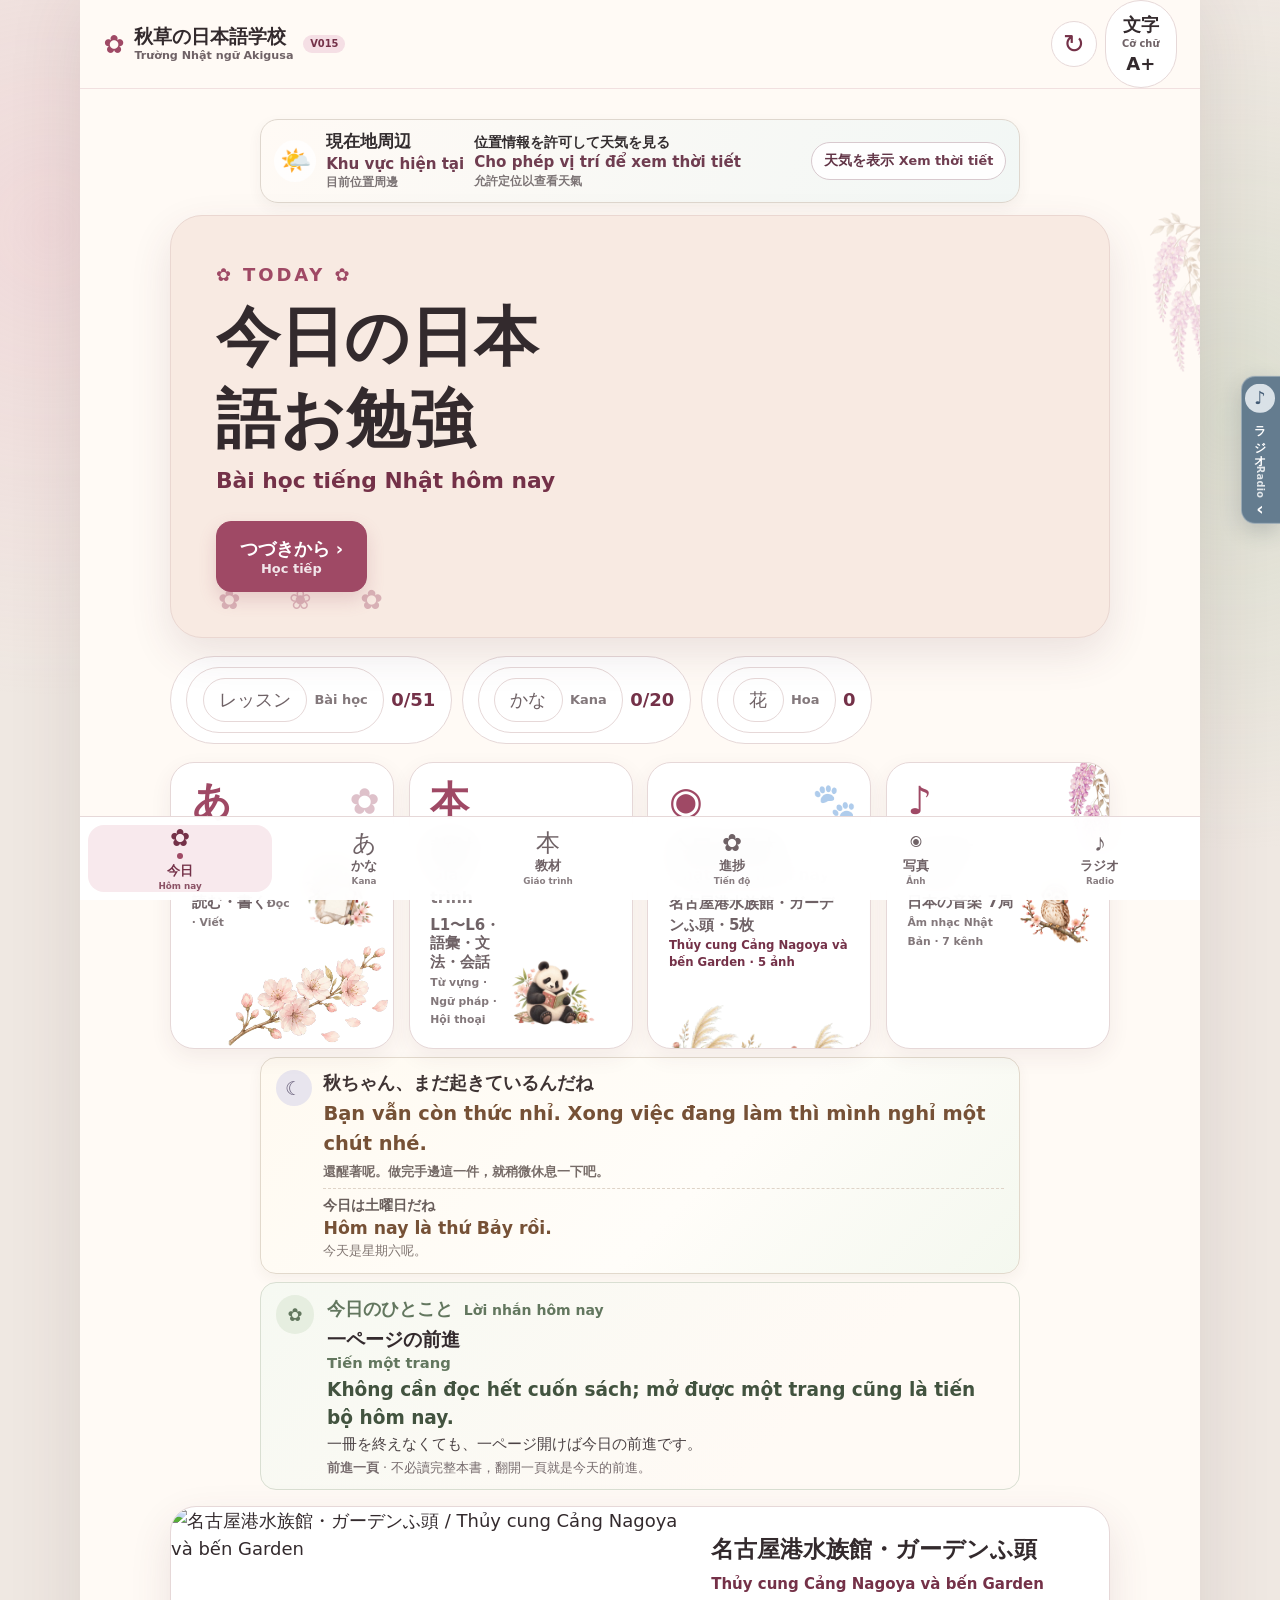
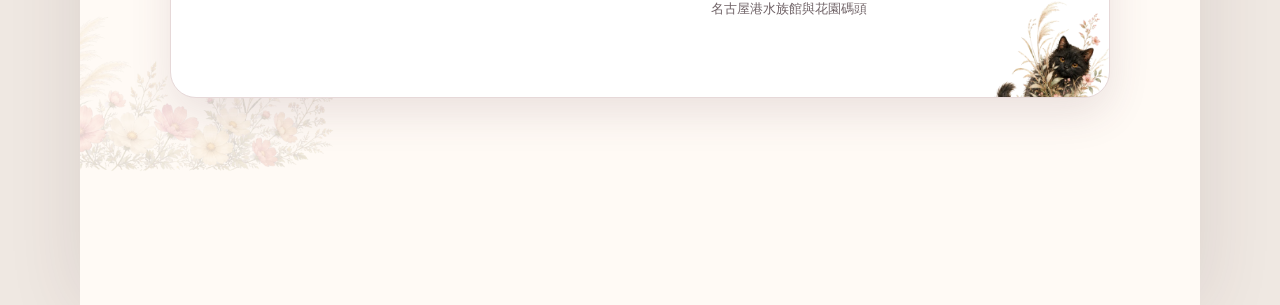
==== commit a05f968d: "Add files via upload" ====
--- a/index.html
+++ b/index.html
@@ -1,2 +1,2 @@
-<!DOCTYPE html><html lang="ja"><head><meta charSet="utf-8"/><meta name="viewport" content="width=device-width, initial-scale=1"/><link rel="preload" as="image" href="./aki-hero.webp"/><link rel="preload" as="image" href="./rabbit-kana-practice.webp"/><link rel="preload" as="image" href="./panda-study-flowers.webp"/><link rel="preload" as="image" href="./owl-listening.webp"/><link rel="stylesheet" href="./index-HvHylJgX.css" data-rsc-css-href="./index-HvHylJgX.css" data-precedence="vite-rsc/importer-resources"/><link rel="stylesheet" href="./page-b8jrE69Y.css" data-precedence="vite-rsc/client-reference"/><link rel="modulepreload" href="./layout-segment-context-BqFLGuJX.js" crossorigin=""/><link rel="modulepreload" href="./rolldown-runtime-S-ySWqyJ.js" crossorigin=""/><link rel="modulepreload" href="./index-_MRO4G0n.js" crossorigin=""/><link rel="modulepreload" href="./framework-CXnKph_e.js" crossorigin=""/><link rel="modulepreload" href="./page-BbT0oFwj.js" crossorigin=""/><title>秋草の日本語学校</title><meta name="description" content="ベトナム語・繁体字・拼音で学ぶLevel制日本語アプリ。Ứng dụng học tiếng Nhật theo cấp độ bằng tiếng Việt, chữ Phồn thể và Pinyin."/><link rel="icon" href="./app-icon-192.png"/><link rel="apple-touch-icon" href="./app-icon-192.png"/><link rel="manifest" href="./manifest.webmanifest"/><meta name="mobile-web-app-capable" content="yes"/><meta name="apple-mobile-web-app-title" content="秋草の日本語学校"/><meta name="apple-mobile-web-app-status-bar-style" content="default"/><meta name="codex-preview" content="development"/><meta name="mobile-web-app-capable" content="yes"/><meta name="theme-color" content="#a6536d"/><script>self.__VINEXT_RSC_PARAMS__={}</script><script>self.__VINEXT_RSC_NAV__={"pathname":"/","searchParams":[]}</script><link rel="modulepreload" href="./index-_MRO4G0n.js" />
-<meta name="akigusa-static-upload" content="github-pages-flat"/></head><body><div class="app-shell"><header class="app-header"><button class="brand" aria-label="ホームへ / Về trang chủ"><span class="brand-flower">✿</span><span class="brand-copy"><span>秋草の日本語学校</span><small lang="vi">Trường Nhật ngữ Akigusa</small></span><small class="app-version-badge">V014</small></button><div class="header-actions"><button class="page-refresh-button" aria-label="ページ全体を更新 / Làm mới toàn bộ trang" title="ページを更新 / Làm mới trang"><span aria-hidden="true">↻</span></button><div class="text-size-wrap"><button class="size-trigger" aria-expanded="false" aria-label="文字サイズ / Cỡ chữ">文字 <small lang="vi">Cỡ chữ</small> <b>A<!-- -->+</b></button></div></div></header><main class="main-content"><div class="screen today-screen"><section class="weather-bar weather-bar--idle" aria-label="現在地の天気 / Thời tiết khu vực hiện tại" aria-busy="false"><div class="weather-bar__main"><span class="weather-bar__icon" aria-hidden="true">🌤️</span><div class="weather-bar__place"><strong lang="ja">現在地周辺</strong><span lang="vi">Khu vực hiện tại</span><small lang="zh-Hant">目前位置周邊</small></div><span class="weather-bar__status" role="status">…</span></div></section><section class="hero-card"><img class="hero-art hero-art--cafe" src="./aki-hero.webp" alt="植物の多いカフェで茶トラ猫と緑のぬいぐるみと過ごす秋ちゃん / Aki-chan ở quán cà phê đầy cây xanh cùng mèo vàng và gấu bông xanh" width="1200" height="800" decoding="async"/><div class="hero-copy"><span class="hero-kicker">✿ TODAY ✿</span><h1>今日の日本語のお勉強<small lang="vi">Bài học tiếng Nhật hôm nay</small></h1><button class="primary-button"><span class="ui-bi"><span>つづきから ›</span><small lang="vi">Học tiếp</small></span></button></div></section><div class="progress-pills" aria-label="進捗 / Tiến độ"><span><span class="ui-bi"><span>レッスン</span><small lang="vi">Bài học</small></span><b>0<!-- -->/51</b></span><span><span class="ui-bi"><span>かな</span><small lang="vi">Kana</small></span><b>0<!-- -->/20</b></span><button><span class="ui-bi"><span>花</span><small lang="vi">Hoa</small></span><b>0</b></button></div><section class="quick-grid"><button class="quick-card flower-card"><span class="quick-icon">あ</span><strong><span class="ui-bi"><span>かな</span><small lang="vi">Kana</small></span></strong><small><span class="ui-bi"><span>読む・書く</span><small lang="vi">Đọc · Viết</small></span></small><img class="quick-animal" src="./rabbit-kana-practice.webp" alt="" aria-hidden="true"/></button><button class="quick-card cat-card"><span class="quick-icon">本</span><strong><span class="ui-bi"><span>教材</span><small lang="vi">Giáo trình</small></span></strong><small><span class="ui-bi"><span>L1〜L6・語彙・文法・会話</span><small lang="vi">Từ vựng · Ngữ pháp · Hội thoại</small></span></small><img class="quick-animal quick-panda" src="./panda-study-flowers.webp" alt="" aria-hidden="true"/></button><button class="quick-card photo-card"><span class="quick-icon">◉</span><strong><span class="ui-bi"><span>今日の日本</span><small lang="vi">Nhật Bản hôm nay</small></span></strong><small><span>日本<!-- -->・5枚</span><span lang="vi">Nhật Bản<!-- --> · 5 ảnh</span></small></button><button class="quick-card radio-card"><span class="quick-icon">♪</span><strong><span class="ui-bi"><span>ラジオ</span><small lang="vi">Radio</small></span></strong><small><span class="ui-bi"><span>日本の音楽 7局</span><small lang="vi">Âm nhạc Nhật Bản · 7 kênh</small></span></small><img class="quick-animal quick-owl" src="./owl-listening.webp" alt="" aria-hidden="true"/></button></section></div><audio preload="none" aria-hidden="true"></audio><aside class="rx-dock is-bottom is-center is-collapsed" aria-label="日本語ラジオ ミニプレーヤー / Trình phát radio nhạc Nhật thu nhỏ"><button type="button" class="rx-dock-restore" aria-label="ラジオを開く / Mở radio. J1 HITS, 停止中 / Đã dừng"><span class="" aria-hidden="true">♪</span><b><span lang="ja">ラジオ</span><small lang="vi">Radio</small></b><i aria-hidden="true">‹</i></button></aside></main><nav class="bottom-nav" aria-label="メインメニュー / Menu chính"><button class="nav-button active" aria-current="page" aria-label="今日 / Hôm nay"><span>✿</span><b>今日<small lang="vi">Hôm nay</small></b></button><button class="nav-button" aria-label="かな / Kana"><span>あ</span><b>かな<small lang="vi">Kana</small></b></button><button class="nav-button" aria-label="教材 / Giáo trình"><span>本</span><b>教材<small lang="vi">Giáo trình</small></b></button><button class="nav-button" aria-label="進捗 / Tiến độ"><span>✿</span><b>進捗<small lang="vi">Tiến độ</small></b></button><button class="nav-button" aria-label="写真 / Ảnh"><span>◉</span><b>写真<small lang="vi">Ảnh</small></b></button><button class="nav-button" aria-label="ラジオ / Radio"><span>♪</span><b>ラジオ<small lang="vi">Radio</small></b></button></nav></div><script id="_R_">import("./index-_MRO4G0n.js")</script><script>self.__VINEXT_RSC_CHUNKS__=self.__VINEXT_RSC_CHUNKS__||[];self.__VINEXT_RSC_CHUNKS__.push("2:I[\"8c0f216c4604\",[],\"Children\",1]\n3:I[\"15c18cfaeeff\",[],\"LayoutSegmentProvider\",1]\n4:I[\"8c0f216c4604\",[],\"Slot\",1]\n5:I[\"593f344dc510\",[],\"RedirectBoundary\",1]\n:HL[\"./index-HvHylJgX.css\",\"style\"]\n")</script><script>self.__VINEXT_RSC_CHUNKS__=self.__VINEXT_RSC_CHUNKS__||[];self.__VINEXT_RSC_CHUNKS__.push("0:{\"__route\":\"route:/\",\"__interceptionContext\":null,\"__layoutIds\":[\"layout:/\"],\"__rootLayout\":\"/\",\"page:/\":\"$L1\",\"layout:/\":[[[[\"$\",\"link\",\"css:./index-HvHylJgX.css\",{\"rel\":\"stylesheet\",\"precedence\":\"vite-rsc/importer-resources\",\"href\":\"./index-HvHylJgX.css\",\"data-rsc-css-href\":\"./index-HvHylJgX.css\"}],\"$undefined\"],[\"$\",\"html\",null,{\"lang\":\"ja\",\"children\":[\"$\",\"body\",null,{\"children\":[\"$\",\"$L2\",null,{}]}]}]],null],\"route:/\":[[[\"$\",\"meta\",null,{\"charSet\":\"utf-8\"}],[[\"$\",\"title\",\"0\",{\"children\":\"秋草の日本語学校\"}],[\"$\",\"meta\",\"1\",{\"name\":\"description\",\"content\":\"ベトナム語・繁体字・拼音で学ぶLevel制日本語アプリ。Ứng dụng học tiếng Nhật theo cấp độ bằng tiếng Việt, chữ Phồn thể và Pinyin.\"}],[\"$\",\"link\",\"2\",{\"rel\":\"icon\",\"href\":\"./app-icon-192.png\"}],[\"$\",\"link\",\"3\",{\"rel\":\"apple-touch-icon\",\"href\":\"./app-icon-192.png\"}],[\"$\",\"link\",\"4\",{\"rel\":\"manifest\",\"href\":\"./manifest.webmanifest\"}],[\"$\",\"meta\",\"5\",{\"name\":\"mobile-web-app-capable\",\"content\":\"yes\"}],[\"$\",\"meta\",\"6\",{\"name\":\"apple-mobile-web-app-title\",\"content\":\"秋草の日本語学校\"}],[\"$\",\"meta\",\"7\",{\"name\":\"apple-mobile-web-app-status-bar-style\",\"content\":\"default\"}],[\"$\",\"meta\",\"8\",{\"name\":\"codex-preview\",\"content\":\"development\"}],[\"$\",\"meta\",\"9\",{\"name\":\"mobile-web-app-capable\",\"content\":\"yes\"}]],[[\"$\",\"meta\",\"0\",{\"name\":\"viewport\",\"content\":\"width=device-width, initial-scale=1\"}],[\"$\",\"meta\",\"1\",{\"name\":\"theme-color\",\"content\":\"#a6536d\"}]]],[\"$\",\"$L3\",null,{\"segmentMap\":{\"children\":[]},\"children\":[\"$\",\"$L4\",null,{\"id\":\"layout:/\",\"parallelSlots\":\"$undefined\",\"children\":[\"$\",\"$L5\",null,{\"children\":[\"$\",\"$L3\",null,{\"segmentMap\":{\"children\":[]},\"children\":[\"$\",\"$L4\",null,{\"id\":\"page:/\"}]}]}]}]}]],\"__layoutFlags\":{\"layout:/\":\"s\"},\"__artifactCompatibility\":{\"schemaVersion\":1,\"graphVersion\":\"app-route-graph:4uhn5s1wvoptc\",\"deploymentVersion\":\"fc881a2d-8c7b-400d-82bd-a41d3df4a871\",\"appElementsSchemaVersion\":1,\"rscPayloadSchemaVersion\":1,\"rootBoundaryId\":\"/\",\"renderEpoch\":null}}\n")</script><script>self.__VINEXT_RSC_CHUNKS__=self.__VINEXT_RSC_CHUNKS__||[];self.__VINEXT_RSC_CHUNKS__.push("6:I[\"6efdf509a785\",[],\"default\",1]\n1:[\"$\",\"$L6\",null,{\"params\":\"$@7\",\"searchParams\":\"$@8\"}]\n")</script><script>self.__VINEXT_RSC_CHUNKS__=self.__VINEXT_RSC_CHUNKS__||[];self.__VINEXT_RSC_CHUNKS__.push("7:{}\n8:{}\n")</script><script>self.__VINEXT_RSC_DONE__=true</script></body></html>+<!DOCTYPE html><html lang="ja"><head><meta charSet="utf-8"/><meta name="viewport" content="width=device-width, initial-scale=1"/><link rel="preload" as="image" href="./rabbit-kana-practice.webp"/><link rel="preload" as="image" href="./panda-study-flowers.webp"/><link rel="preload" as="image" href="./owl-listening.webp"/><link rel="stylesheet" href="./index-CclfYWuZ.css" data-rsc-css-href="./index-CclfYWuZ.css" data-precedence="vite-rsc/importer-resources"/><link rel="stylesheet" href="./page-BZpJIqrL.css" data-precedence="vite-rsc/client-reference"/><link rel="modulepreload" href="./layout-segment-context-CYo6tYD1.js" crossorigin=""/><link rel="modulepreload" href="./rolldown-runtime-S-ySWqyJ.js" crossorigin=""/><link rel="modulepreload" href="./index-CrSEnUKH.js" crossorigin=""/><link rel="modulepreload" href="./framework-CXnKph_e.js" crossorigin=""/><link rel="modulepreload" href="./page-BpU9oKGt.js" crossorigin=""/><title>秋草の日本語学校</title><meta name="description" content="ベトナム語・繁体字・拼音で学ぶLevel制日本語アプリ。Ứng dụng học tiếng Nhật theo cấp độ bằng tiếng Việt, chữ Phồn thể và Pinyin."/><link rel="icon" href="./app-icon-192.png"/><link rel="apple-touch-icon" href="./app-icon-192.png"/><link rel="manifest" href="./manifest.webmanifest"/><meta name="mobile-web-app-capable" content="yes"/><meta name="apple-mobile-web-app-title" content="秋草の日本語学校"/><meta name="apple-mobile-web-app-status-bar-style" content="default"/><meta name="codex-preview" content="development"/><meta name="mobile-web-app-capable" content="yes"/><meta name="theme-color" content="#a6536d"/><script>self.__VINEXT_RSC_PARAMS__={}</script><script>self.__VINEXT_RSC_NAV__={"pathname":"/","searchParams":[]}</script><link rel="modulepreload" href="./index-CrSEnUKH.js" />
+<meta name="akigusa-static-upload" content="github-pages-flat"/></head><body><div class="app-shell"><header class="app-header"><button class="brand" aria-label="ホームへ / Về trang chủ"><span class="brand-flower">✿</span><span class="brand-copy"><span>秋草の日本語学校</span><small lang="vi">Trường Nhật ngữ Akigusa</small></span><small class="app-version-badge">V015</small></button><div class="header-actions"><button class="page-refresh-button" aria-label="ページ全体を更新 / Làm mới toàn bộ trang" title="ページを更新 / Làm mới trang"><span aria-hidden="true">↻</span></button><div class="text-size-wrap"><button class="size-trigger" aria-expanded="false" aria-label="文字サイズ / Cỡ chữ">文字 <small lang="vi">Cỡ chữ</small> <b>A<!-- -->+</b></button></div></div></header><main class="main-content"><div class="screen today-screen"><section class="weather-bar weather-bar--idle" aria-label="現在地の天気 / Thời tiết khu vực hiện tại" aria-busy="false"><div class="weather-bar__main"><span class="weather-bar__icon" aria-hidden="true">🌤️</span><div class="weather-bar__place"><strong lang="ja">現在地周辺</strong><span lang="vi">Khu vực hiện tại</span><small lang="zh-Hant">目前位置周邊</small></div><span class="weather-bar__status" role="status">…</span></div></section><section class="hero-card"><picture class="hero-picture"><img class="hero-art hero-art--cafe" src="./aki-hero.webp" alt="植物の多いカフェで茶トラ猫と緑のぬいぐるみと過ごす秋ちゃん / Aki-chan ở quán cà phê đầy cây xanh cùng mèo vàng và gấu bông xanh" width="1200" height="800" decoding="async"/></picture><div class="hero-copy"><span class="hero-kicker">✿ TODAY ✿</span><h1><span class="hero-title-ja">今日の日本語お勉強</span><small lang="vi">Bài học tiếng Nhật hôm nay</small></h1><button class="primary-button"><span class="ui-bi"><span>つづきから ›</span><small lang="vi">Học tiếp</small></span></button></div></section><div class="progress-pills" aria-label="進捗 / Tiến độ"><span><span class="ui-bi"><span>レッスン</span><small lang="vi">Bài học</small></span><b>0<!-- -->/51</b></span><span><span class="ui-bi"><span>かな</span><small lang="vi">Kana</small></span><b>0<!-- -->/20</b></span><button><span class="ui-bi"><span>花</span><small lang="vi">Hoa</small></span><b>0</b></button></div><section class="quick-grid"><button class="quick-card flower-card"><span class="quick-icon">あ</span><strong><span class="ui-bi"><span>かな</span><small lang="vi">Kana</small></span></strong><small><span class="ui-bi"><span>読む・書く</span><small lang="vi">Đọc · Viết</small></span></small><img class="quick-animal" src="./rabbit-kana-practice.webp" alt="" aria-hidden="true"/></button><button class="quick-card cat-card"><span class="quick-icon">本</span><strong><span class="ui-bi"><span>教材</span><small lang="vi">Giáo trình</small></span></strong><small><span class="ui-bi"><span>L1〜L6・語彙・文法・会話</span><small lang="vi">Từ vựng · Ngữ pháp · Hội thoại</small></span></small><img class="quick-animal quick-panda" src="./panda-study-flowers.webp" alt="" aria-hidden="true"/></button><button class="quick-card photo-card"><span class="quick-icon">◉</span><strong><span class="ui-bi"><span>今日の日本</span><small lang="vi">Nhật Bản hôm nay</small></span></strong><small><span>日本<!-- -->・5枚</span><span lang="vi">Nhật Bản<!-- --> · 5 ảnh</span></small></button><button class="quick-card radio-card"><span class="quick-icon">♪</span><strong><span class="ui-bi"><span>ラジオ</span><small lang="vi">Radio</small></span></strong><small><span class="ui-bi"><span>日本の音楽 7局</span><small lang="vi">Âm nhạc Nhật Bản · 7 kênh</small></span></small><img class="quick-animal quick-owl" src="./owl-listening.webp" alt="" aria-hidden="true"/></button></section></div><audio preload="none" aria-hidden="true"></audio><aside class="rx-dock is-bottom is-center is-collapsed" aria-label="日本語ラジオ ミニプレーヤー / Trình phát radio nhạc Nhật thu nhỏ"><button type="button" class="rx-dock-restore" aria-label="ラジオを開く / Mở radio. J1 HITS, 停止中 / Đã dừng"><span class="" aria-hidden="true">♪</span><b><span lang="ja">ラジオ</span><small lang="vi">Radio</small></b><i aria-hidden="true">‹</i></button></aside></main><nav class="bottom-nav" aria-label="メインメニュー / Menu chính"><button class="nav-button active" aria-current="page" aria-label="今日 / Hôm nay"><span>✿</span><b>今日<small lang="vi">Hôm nay</small></b></button><button class="nav-button" aria-label="かな / Kana"><span>あ</span><b>かな<small lang="vi">Kana</small></b></button><button class="nav-button" aria-label="教材 / Giáo trình"><span>本</span><b>教材<small lang="vi">Giáo trình</small></b></button><button class="nav-button" aria-label="進捗 / Tiến độ"><span>✿</span><b>進捗<small lang="vi">Tiến độ</small></b></button><button class="nav-button" aria-label="写真 / Ảnh"><span>◉</span><b>写真<small lang="vi">Ảnh</small></b></button><button class="nav-button" aria-label="ラジオ / Radio"><span>♪</span><b>ラジオ<small lang="vi">Radio</small></b></button></nav></div><script id="_R_">import("./index-CrSEnUKH.js")</script><script>self.__VINEXT_RSC_CHUNKS__=self.__VINEXT_RSC_CHUNKS__||[];self.__VINEXT_RSC_CHUNKS__.push("2:I[\"8c0f216c4604\",[],\"Children\",1]\n3:I[\"15c18cfaeeff\",[],\"LayoutSegmentProvider\",1]\n4:I[\"8c0f216c4604\",[],\"Slot\",1]\n5:I[\"593f344dc510\",[],\"RedirectBoundary\",1]\n:HL[\"./index-CclfYWuZ.css\",\"style\"]\n")</script><script>self.__VINEXT_RSC_CHUNKS__=self.__VINEXT_RSC_CHUNKS__||[];self.__VINEXT_RSC_CHUNKS__.push("0:{\"__route\":\"route:/\",\"__interceptionContext\":null,\"__layoutIds\":[\"layout:/\"],\"__rootLayout\":\"/\",\"page:/\":\"$L1\",\"layout:/\":[[[[\"$\",\"link\",\"css:./index-CclfYWuZ.css\",{\"rel\":\"stylesheet\",\"precedence\":\"vite-rsc/importer-resources\",\"href\":\"./index-CclfYWuZ.css\",\"data-rsc-css-href\":\"./index-CclfYWuZ.css\"}],\"$undefined\"],[\"$\",\"html\",null,{\"lang\":\"ja\",\"children\":[\"$\",\"body\",null,{\"children\":[\"$\",\"$L2\",null,{}]}]}]],null],\"route:/\":[[[\"$\",\"meta\",null,{\"charSet\":\"utf-8\"}],[[\"$\",\"title\",\"0\",{\"children\":\"秋草の日本語学校\"}],[\"$\",\"meta\",\"1\",{\"name\":\"description\",\"content\":\"ベトナム語・繁体字・拼音で学ぶLevel制日本語アプリ。Ứng dụng học tiếng Nhật theo cấp độ bằng tiếng Việt, chữ Phồn thể và Pinyin.\"}],[\"$\",\"link\",\"2\",{\"rel\":\"icon\",\"href\":\"./app-icon-192.png\"}],[\"$\",\"link\",\"3\",{\"rel\":\"apple-touch-icon\",\"href\":\"./app-icon-192.png\"}],[\"$\",\"link\",\"4\",{\"rel\":\"manifest\",\"href\":\"./manifest.webmanifest\"}],[\"$\",\"meta\",\"5\",{\"name\":\"mobile-web-app-capable\",\"content\":\"yes\"}],[\"$\",\"meta\",\"6\",{\"name\":\"apple-mobile-web-app-title\",\"content\":\"秋草の日本語学校\"}],[\"$\",\"meta\",\"7\",{\"name\":\"apple-mobile-web-app-status-bar-style\",\"content\":\"default\"}],[\"$\",\"meta\",\"8\",{\"name\":\"codex-preview\",\"content\":\"development\"}],[\"$\",\"meta\",\"9\",{\"name\":\"mobile-web-app-capable\",\"content\":\"yes\"}]],[[\"$\",\"meta\",\"0\",{\"name\":\"viewport\",\"content\":\"width=device-width, initial-scale=1\"}],[\"$\",\"meta\",\"1\",{\"name\":\"theme-color\",\"content\":\"#a6536d\"}]]],[\"$\",\"$L3\",null,{\"segmentMap\":{\"children\":[]},\"children\":[\"$\",\"$L4\",null,{\"id\":\"layout:/\",\"parallelSlots\":\"$undefined\",\"children\":[\"$\",\"$L5\",null,{\"children\":[\"$\",\"$L3\",null,{\"segmentMap\":{\"children\":[]},\"children\":[\"$\",\"$L4\",null,{\"id\":\"page:/\"}]}]}]}]}]],\"__layoutFlags\":{\"layout:/\":\"s\"},\"__artifactCompatibility\":{\"schemaVersion\":1,\"graphVersion\":\"app-route-graph:4uhn5s1wvoptc\",\"deploymentVersion\":\"33594d3a-458b-4c43-b851-c48b7a370aa8\",\"appElementsSchemaVersion\":1,\"rscPayloadSchemaVersion\":1,\"rootBoundaryId\":\"/\",\"renderEpoch\":null}}\n")</script><script>self.__VINEXT_RSC_CHUNKS__=self.__VINEXT_RSC_CHUNKS__||[];self.__VINEXT_RSC_CHUNKS__.push("6:I[\"6efdf509a785\",[],\"default\",1]\n1:[\"$\",\"$L6\",null,{\"params\":\"$@7\",\"searchParams\":\"$@8\"}]\n")</script><script>self.__VINEXT_RSC_CHUNKS__=self.__VINEXT_RSC_CHUNKS__||[];self.__VINEXT_RSC_CHUNKS__.push("7:{}\n8:{}\n")</script><script>self.__VINEXT_RSC_DONE__=true</script></body></html>
--- a/index-CclfYWuZ.css
+++ b/index-CclfYWuZ.css
@@ -0,0 +1 @@
+:root{--rose:#9f4965;--rose-dark:#743148;--rose-soft:#f5dfe5;--peach:#f4c6b9;--ivory:#fffaf5;--paper:#fff;--sage:#71836d;--sage-soft:#e8eee4;--ink:#332a2d;--muted:#6f6266;--line:#e6d8d8;--gold:#b58135;--ok:#2d7354;--bad:#b6404a;--shadow:0 16px 42px #5d33401f;--root-size:18px;--ui-font:"BIZ UDPGothic", "Noto Sans JP", "Hiragino Kaku Gothic ProN", "Yu Gothic UI", "Yu Gothic", system-ui, sans-serif}html[data-text-size="0"]{--root-size:16px}html[data-text-size="1"]{--root-size:18px}html[data-text-size="2"]{--root-size:20px}html[data-text-size="3"]{--root-size:22px}*{box-sizing:border-box}html{font-size:var(--root-size);background:#efe5df}body{color:var(--ink);font-family:var(--ui-font);overscroll-behavior-y:contain;background:radial-gradient(circle at 4% 12%,#f2bcca52,#0000 26rem),radial-gradient(circle at 96% 22%,#b8ccaf57,#0000 24rem),#efe8e2;min-height:100vh;margin:0;line-height:1.55}html.is-writing-kana,html.is-writing-kana body{overscroll-behavior:none;touch-action:none}button,input{font:inherit}button{color:inherit}button,a{-webkit-tap-highlight-color:transparent}button:focus-visible,a:focus-visible,canvas:focus-visible{outline-offset:3px;outline:3px solid #2f5878}button:disabled{opacity:.42;cursor:not-allowed}.app-shell{background:var(--ivory);width:min(100%,1120px);min-height:100vh;margin:0 auto;position:relative;box-shadow:0 0 70px #4a2c341f}.app-header{z-index:40;min-height:calc(74px + env(safe-area-inset-top));padding:env(safe-area-inset-top) 1.3rem 0;-webkit-backdrop-filter:blur(16px);backdrop-filter:blur(16px);background:#fffaf5ed;border-bottom:1px solid #9f496524;justify-content:space-between;align-items:center;gap:1rem;display:flex;position:sticky;top:0}.brand{min-width:0;font-family:var(--ui-font);cursor:pointer;background:0 0;border:0;align-items:center;gap:.55rem;padding:.5rem 0;font-size:1.08rem;font-weight:800;display:flex}.brand-flower{color:var(--rose);font-size:1.4rem}.brand span:last-child{min-width:0}.brand-copy{text-align:left;justify-items:start;min-width:0;line-height:1.25;display:grid}.brand-copy>span{overflow-wrap:anywhere;min-width:0}.brand-copy>small{color:var(--muted);font-size:.62rem;line-height:1.3}.app-version-badge{background:var(--rose-soft);color:var(--rose-dark);border-radius:999px;flex:none;padding:.18rem .38rem;font-size:.55rem;line-height:1.2}.header-actions{flex:none;align-items:center;gap:.45rem;display:flex}.page-refresh-button{border:1px solid var(--line);width:46px;height:46px;color:var(--rose-dark);cursor:pointer;background:#fff;border-radius:50%;flex:0 0 46px;place-items:center;padding:0;display:grid}.page-refresh-button span{font-size:1.45rem;line-height:1}.text-size-wrap{position:relative}.size-trigger{border:1px solid var(--line);cursor:pointer;background:#fff;border-radius:999px;min-height:46px;padding:.55rem .9rem;font-weight:750}.size-trigger small{color:var(--muted);font-size:.55rem;line-height:1.1;display:block}.size-menu{border:1px solid var(--line);box-shadow:var(--shadow);background:#fff;border-radius:18px;grid-template-columns:repeat(4,minmax(54px,1fr));gap:.35rem;padding:.55rem;display:grid;position:absolute;top:calc(100% + .5rem);right:0}.size-menu button{cursor:pointer;background:#f7efef;border:0;border-radius:12px;min-height:48px;font-weight:800}.size-menu button.active{background:var(--rose);color:#fff}.main-content{min-height:calc(100vh - 74px);padding:1.2rem 1.2rem 11.5rem;position:relative;overflow:clip}.main-content:before{content:"";z-index:0;opacity:.36;pointer-events:none;background:url(./wisteria-hang.webp) 100% 0/contain no-repeat;width:120px;height:440px;position:absolute;top:120px;right:-24px}.main-content:after{content:"";z-index:0;opacity:.2;pointer-events:none;background:url(./autumn-flower-grass.webp) 0 100%/contain no-repeat;width:min(70%,650px);height:210px;position:absolute;bottom:7rem;left:-5%}.screen{z-index:1;max-width:940px;margin:0 auto;position:relative}.screen h1{font-family:var(--ui-font);margin:0;font-size:clamp(2rem,6vw,3.2rem);line-height:1.2}.screen-title-row{border-bottom:2px solid var(--rose-soft);justify-content:space-between;align-items:end;min-height:106px;margin-bottom:1rem;display:flex;position:relative;overflow:visible}.learning-area{z-index:1;max-width:980px;margin:0 auto;position:relative}.learning-mode-tabs{max-width:640px;margin:0 auto 1rem;box-shadow:0 8px 18px #5d334014}.screen-title-row p{color:var(--muted);margin:.2rem 0 1rem;font-weight:700}.eyebrow{color:var(--rose);letter-spacing:.18em;margin-bottom:.25rem;font-size:.75rem;font-weight:900;display:block}.eyebrow small[lang=vi]{letter-spacing:0;margin-top:.12rem;font-size:.82rem;display:block}.peek-title-cat{object-fit:contain;object-position:center bottom;width:min(32vw,220px);height:125px;margin-right:.5rem;transform:translateY(16px)}.hide-title-cat{object-fit:contain;object-position:center 42%;width:min(29vw,190px);height:130px;transform:translateY(18px)}.fluffy-level-animal{object-fit:contain;object-position:center bottom;width:min(25vw,165px);height:134px;margin-right:.35rem;display:block;transform:translateY(20px)}.hero-card{min-height:390px;box-shadow:var(--shadow);background:#f8eae2;border:1px solid #ead7d1;border-radius:32px;position:relative;overflow:hidden}.hero-card>.hero-picture{line-height:0;display:block;position:absolute;inset:0}.hero-card>.hero-picture>img{object-fit:cover;object-position:center;width:100%;height:100%;display:block}.hero-card>.hero-picture>.hero-art--cafe{object-position:center 35%}.hero-art{animation:.55s both hero-reveal}@keyframes hero-reveal{0%{opacity:.25;transform:scale(1.015)}to{opacity:1;transform:scale(1)}}.hero-card:after{content:"✿　❀　✿";color:#9f496559;letter-spacing:.6rem;font-size:1.5rem;position:absolute;bottom:4%;left:5%}.hero-copy{z-index:2;flex-direction:column;justify-content:center;align-items:flex-start;width:48%;min-height:390px;padding:2.5rem;display:flex;position:relative}.hero-copy h1{max-width:8em;font-family:var(--ui-font);margin:.45rem 0 1.4rem;font-size:clamp(2.15rem,5vw,3.8rem);line-height:1.28}.hero-copy h1 small{color:var(--rose-dark);margin-top:.28rem;font-size:.34em;line-height:1.35;display:block}.hero-kicker{color:var(--rose);letter-spacing:.16em;font-weight:900}.primary-button,.secondary-button,.hint-button{cursor:pointer;border-radius:15px;min-height:52px;padding:.72rem 1.25rem;font-weight:850}.ui-bi{justify-items:inherit;gap:.08rem;min-width:0;line-height:1.25;display:inline-grid}.ui-bi>span{overflow-wrap:anywhere;min-width:0}.ui-bi>small{color:inherit;opacity:.86;overflow-wrap:anywhere;font-size:.72em;font-weight:750;line-height:1.3}.primary-button{border:1px solid var(--rose);background:var(--rose);color:#fff;box-shadow:0 8px 18px #9f496533}.primary-button:hover{background:var(--rose-dark)}.primary-button.wide{width:100%;margin-top:1rem}.secondary-button,.hint-button{border:1px solid var(--line);background:#fff}.action-row{flex-wrap:wrap;justify-content:center;gap:.7rem;margin-top:1.15rem;display:flex}.progress-pills{flex-wrap:wrap;gap:.55rem;margin:1rem 0;display:flex}.progress-pills span,.progress-pills button{border:1px solid var(--line);min-height:43px;color:var(--muted);background:#fff;border-radius:999px;align-items:center;gap:.4rem;padding:.55rem .85rem;display:flex}.progress-pills button{cursor:pointer}.progress-pills b{color:var(--rose-dark)}.quick-grid{grid-template-columns:repeat(4,1fr);gap:.8rem;display:grid}.quick-card{border:1px solid var(--line);cursor:pointer;text-align:left;background:#fff;border-radius:24px;grid-template-rows:auto auto auto;grid-template-columns:minmax(0,1fr) auto;align-content:start;justify-items:start;gap:.35rem .25rem;min-height:154px;padding:1rem 1rem 1.1rem 1.15rem;display:grid;position:relative;overflow:hidden;box-shadow:0 8px 22px #4f303a12}.quick-card>.quick-icon,.quick-card>strong,.quick-card>small{grid-column:1;min-width:0}.quick-animal{object-fit:contain;object-position:center bottom;pointer-events:none;grid-area:1/2/4;align-self:end;width:78px;height:104px;display:block}.quick-panda{width:104px}.quick-owl{width:72px}.quick-card:after{opacity:.34;font-size:2rem;position:absolute;top:.6rem;right:.75rem}.flower-card:after{content:"✿";color:var(--rose)}.cat-card:after{content:none}.photo-card:after{content:"🐾";color:var(--gold)}.radio-card:after{content:none}.flower-card{background:#fff url(./sakura-sprig.webp) 115% 130%/82% no-repeat}.photo-card{background:#fff url(./autumn-flower-grass.webp) right 140%/90% no-repeat}.radio-card{background:#fff url(./wisteria-hang.webp) 112% -15%/42% no-repeat}.quick-card strong{font-size:1.2rem;line-height:1.35}.quick-card small{color:var(--muted);overflow-wrap:anywhere;font-weight:650;line-height:1.45}.quick-card>strong .ui-bi,.quick-card>small .ui-bi{justify-items:start}.quick-card>small>span{display:block}.quick-card>small>span[lang=vi]{color:var(--rose-dark);font-size:.78em;font-weight:750}.quick-icon{min-height:1.2em;font-family:var(--ui-font);color:var(--rose);font-size:2.15rem;font-weight:900;line-height:1.05;position:static}.today-photo{border:1px solid var(--line);cursor:pointer;text-align:left;width:100%;min-height:190px;box-shadow:var(--shadow);background:#fff;border-radius:26px;grid-template-columns:1.1fr .9fr;margin-top:.9rem;padding:0;display:grid;position:relative;overflow:hidden}.today-photo>img:first-child{object-fit:cover;width:100%;height:100%;min-height:190px}.today-photo>span{z-index:2;flex-direction:column;justify-content:center;padding:1.35rem;display:flex;position:relative}.today-photo b{font-size:1.25rem}.today-photo small{color:var(--rose-dark);margin-top:.35rem;font-weight:750}.today-photo em{color:var(--muted);margin-top:.18rem;font-size:.72rem;font-style:normal}.hidden-black-cat{pointer-events:none;width:150px;position:absolute;bottom:-38px;right:-18px}.segmented{background:#efe4e2;border-radius:18px;gap:.35rem;margin-bottom:1rem;padding:.35rem;display:grid}.segmented.two{grid-template-columns:repeat(2,1fr)}.segmented.three{grid-template-columns:repeat(3,1fr)}.segmented button{cursor:pointer;background:0 0;border:0;border-radius:14px;min-height:50px;font-weight:850}.segmented button.active{color:#fff;background:var(--rose);box-shadow:0 6px 15px #82395133}.script-tabs{max-width:520px}.kana-unit-tabs{max-width:640px}.unlock-note{color:var(--muted);margin:-.45rem 0 .75rem;font-size:.75rem;font-weight:750}.kana-art{background:linear-gradient(90deg,#fff8f7,#f4e7e9);border-radius:22px;height:150px;margin:-.35rem 0 .75rem;overflow:hidden}.kana-art img{object-fit:contain;object-position:right center;width:100%;height:100%;display:block}.row-picker{scrollbar-width:thin;gap:.55rem;padding:.25rem .15rem .75rem;display:flex;overflow-x:auto}.row-picker button{border:1px solid var(--line);cursor:pointer;background:#fff;border-radius:17px;flex:0 0 86px;min-height:74px}.row-picker button b{font-family:serif;font-size:1.45rem;display:block}.row-picker button span{color:var(--muted);font-size:.72rem;display:block}.row-picker button.active{border:2px solid var(--rose);background:#fff6f7}.row-picker button.done:after{content:"🐾";color:var(--rose);font-size:.65rem;display:block}.kana-approx-note{border-left:4px solid var(--gold);color:#5e4931;background:#fff7e7;border-radius:10px;margin:0 0 .7rem;padding:.65rem .75rem;font-size:.9rem;font-weight:750;line-height:1.55}.kana-approx-guide{color:#5e4931;background:#fff9ed;border:1px solid #ead8c5;border-radius:13px;margin:.55rem 0 .7rem}.kana-approx-guide summary{cursor:pointer;justify-content:space-between;align-items:center;gap:.45rem 1rem;min-height:44px;padding:.55rem .72rem;font-weight:800;line-height:1.3;display:flex}.kana-approx-guide summary small{color:#8a3f59;text-align:right;font-size:.78rem}.kana-approx-guide p{border-top:1px solid #ceb08c73;margin:0;padding:0 .72rem .72rem;font-size:.82rem;font-weight:700;line-height:1.55}.kana-character-strip{grid-template-columns:repeat(auto-fit,minmax(min(100%,112px),1fr));gap:.55rem;margin:0 0 .75rem;display:grid}.kana-character-strip button{border:1px solid var(--line);cursor:pointer;background:#fff;border-radius:15px;align-content:center;place-items:center;gap:.12rem;min-width:0;min-height:118px;padding:.5rem .35rem;display:grid}.kana-character-strip button.active{border:2px solid var(--rose);background:#fff5f7}.kana-character-strip>button>b{font-size:2rem;line-height:1.2}.kana-character-strip span{max-width:100%;color:var(--rose-dark);overflow-wrap:anywhere;gap:.02rem;line-height:1.25;display:grid}.kana-character-strip span small{width:100%;font-size:.72rem;font-weight:800;display:block}.kana-character-strip span strong{width:100%;font-size:1.2rem;font-weight:900;display:block}.kana-character-strip em{color:var(--muted);font-size:.65rem;font-style:normal}.study-card,.write-card,.lesson-intro-card,.lesson-study-card,.usage-card,.quiz-card,.empty-card{border:1px solid var(--line);box-shadow:var(--shadow);background:#fff;border-radius:28px;padding:1.25rem;position:relative;overflow:hidden}.lesson-intro-card{text-align:center;align-content:center;gap:.75rem;min-height:360px;display:grid}.lesson-intro-card h2{margin:0;font-size:clamp(1.55rem,5vw,2.4rem);line-height:1.45}.lesson-intro-card p{color:var(--rose-dark);margin:0;font-size:1.25rem;font-weight:800;line-height:1.65}.lesson-intro-card small{color:var(--muted);font-size:.82rem;line-height:1.6}.flower-corners:before,.flower-corners:after{content:"✿";color:var(--rose-soft);font-size:3.4rem;position:absolute}.flower-corners:before{top:-.7rem;left:-.35rem;transform:rotate(-22deg)}.flower-corners:after{color:var(--sage-soft);bottom:-.85rem;right:-.35rem;transform:rotate(20deg)}.card-progress{color:var(--muted);justify-content:space-between;align-items:center;gap:1rem;font-size:.82rem;font-weight:800;display:flex}.card-progress b{color:var(--rose)}.giant-kana{min-height:220px;font-family:var(--ui-font);color:var(--ink);place-items:center;font-size:clamp(7rem,26vw,12rem);line-height:1;display:grid}.quiz-kana{min-height:180px}.sound-hint{text-align:center;gap:.25rem;display:grid}.sound-hint b{font-size:1.7rem}.sound-hint span{color:var(--muted)}.kana-sound-hint span{color:var(--rose-dark);gap:.12rem;display:grid}.kana-sound-hint span small{font-size:.8rem;font-weight:800}.kana-sound-hint span strong{overflow-wrap:anywhere;font-size:clamp(1.7rem,6vw,2.45rem);line-height:1.35}.kana-sound-hint>b{color:var(--muted);font-size:.88rem}.kana-pronunciation-detail{width:min(100%,560px);color:var(--muted);text-align:center;margin:.35rem auto 0;font-size:.9rem;font-weight:700;line-height:1.55}.hint-button{margin:0 auto;display:block}.answer-grid,.quiz-options{grid-template-columns:repeat(2,1fr);gap:.7rem;display:grid}.answer-grid button,.quiz-options button{border:1px solid var(--line);cursor:pointer;background:#fff;border-radius:15px;min-height:58px;font-weight:800}.answer-grid button.correct,.quiz-options button.correct{border-color:var(--ok);color:#1f593f;background:#e5f4ea}.answer-grid button.wrong,.quiz-options button.wrong{border-color:var(--bad);color:#8e2c36;background:#fff0f1}.answer-status{text-align:center;min-height:1.6em;color:var(--rose-dark);margin:.55rem 0 0;font-weight:900}.audio-note{color:var(--muted);text-align:center;margin:.8rem 0;font-size:.76rem}.kana-word-card{gap:.8rem;display:grid}.word-level-tabs{grid-template-columns:repeat(3,minmax(0,1fr));gap:.4rem;display:grid}.word-level-tabs button{border:1px solid var(--line);cursor:pointer;background:#fff;border-radius:13px;min-height:54px;padding:.45rem;font-size:.75rem;font-weight:850}.word-level-tabs button.active{border-color:var(--rose);background:var(--rose);color:#fff}.kana-word-display{background:0 0;border:0;justify-content:center;align-items:center;gap:1rem;min-height:190px;display:flex}.kana-word-display strong,.kana-word-quiz{font-family:var(--ui-font);font-size:clamp(3.2rem,13vw,6.5rem);line-height:1.2}.kana-word-quiz{text-align:center;place-items:center;min-height:170px;display:grid}.result-panel{text-align:center;flex-direction:column;align-items:center;padding:1rem 0;display:flex}.result-panel img{object-fit:contain;width:min(58%,270px);height:170px}.result-score{color:var(--rose);font-size:3rem;font-weight:900;line-height:1}.result-panel>b{margin-top:.35rem;font-size:1.4rem}.empty-card{text-align:center;align-content:center;place-items:center;min-height:330px;display:grid}.empty-card img{object-fit:contain;width:240px;height:170px}.empty-card h2{gap:.2rem;margin:.5rem;display:grid}.empty-card h2 small{color:var(--muted);font-size:.72rem}.stage-tabs{grid-template-columns:repeat(4,minmax(0,1fr));gap:.5rem;margin-bottom:.75rem;display:grid}.stage-tabs button{border:1px solid var(--line);cursor:pointer;background:#fff;border-radius:15px;min-height:53px;font-weight:800}.stage-tabs .ui-bi{justify-items:center;display:grid}.stage-tabs button.active{background:var(--sage);border-color:var(--sage);color:#fff}.write-prompt{justify-content:center;align-items:center;gap:1rem;min-height:76px;font-size:2.1rem;font-weight:850;display:flex}.write-prompt>span{max-width:min(60%,320px);color:var(--rose-dark);overflow-wrap:anywhere;font-size:1rem;line-height:1.45}.canvas-box{aspect-ratio:1;touch-action:none;overscroll-behavior:none;-webkit-user-select:none;user-select:none;background:#fffcfa;border:2px solid #d9c9c9;border-radius:24px;width:min(100%,460px);margin:0 auto;position:relative;overflow:hidden}.canvas-box canvas{touch-action:none;overscroll-behavior:none;-webkit-user-select:none;user-select:none;z-index:3;width:100%;height:100%;position:absolute;inset:0}.canvas-guide-svg{z-index:2;opacity:.14;pointer-events:none;-webkit-user-select:none;user-select:none;width:92%;height:92%;display:block;position:absolute;inset:4%}.canvas-guide-svg svg{width:100%;height:100%;display:block}.writing-help-row{grid-template-columns:repeat(2,minmax(0,1fr));gap:.55rem;width:min(100%,460px);margin:.7rem auto 0;display:grid}.writing-help-row button{border:1px solid var(--rose-soft);min-width:0;min-height:58px;color:var(--rose-dark);cursor:pointer;background:#fff7f9;border-radius:15px}.writing-help-row button[aria-pressed=true],.writing-help-row button[aria-expanded=true]{border-color:var(--rose);background:#f6e5ea}.writing-inline-order{border:1px solid var(--line);background:#fffaf8;border-radius:20px;width:min(100%,460px);margin:.7rem auto 0;padding:.75rem}.writing-deferred-panel{text-align:center;align-content:center;place-items:center;gap:.65rem;min-height:360px;padding:1rem;display:grid}.writing-deferred-panel>b{color:var(--rose-dark);font-size:1.25rem}.writing-deferred-panel>span{color:var(--muted);font-size:1rem;line-height:1.55}.writing-deferred-panel>p{color:var(--ink);margin:.35rem 0;font-weight:800}.writing-deferred-panel>p strong{color:var(--rose);font-size:1.3rem}.writing-deferred-panel>p small{color:var(--muted);font-size:.8rem}.writing-deferred-actions{grid-template-columns:repeat(auto-fit,minmax(min(100%,150px),1fr));gap:.55rem;width:min(100%,520px);display:grid}.writing-deferred-actions button{min-width:0;min-height:62px}.writing-actions{grid-template-columns:repeat(auto-fit,minmax(min(100%,130px),1fr))}.axis{z-index:1;background:#eee5e4;display:block;position:absolute}.axis.vertical{width:1px;top:0;bottom:0;left:50%}.axis.horizontal{height:1px;top:50%;left:0;right:0}.mini-success{text-align:center;color:var(--ok);margin-top:.65rem;font-weight:900}.writing-group>p{text-align:center;color:var(--muted);margin:.65rem 0;font-weight:850}.writing-group>p small{font-size:.8rem;display:block}.writing-group-grid{grid-template-columns:repeat(auto-fit,minmax(min(100%,140px),1fr));gap:.6rem;display:grid}.mini-writing-item{border:1px solid var(--line);background:#fffcfa;border-radius:17px;min-width:0;padding:.45rem}.mini-writing-label{text-align:center;place-items:center;gap:.05rem;width:100%;min-height:48px;display:grid}.mini-writing-label b{font-size:1rem}.mini-writing-label span{color:var(--rose-dark);overflow-wrap:anywhere;font-size:.72rem;line-height:1.3}.mini-canvas-box{aspect-ratio:1;touch-action:none;overscroll-behavior:none;background:#fff;border:1px solid #d9c9c9;border-radius:13px;width:100%;position:relative;overflow:hidden}.mini-canvas-box canvas{z-index:3;touch-action:none;overscroll-behavior:none;-webkit-user-select:none;user-select:none;width:100%;height:100%;position:absolute;inset:0}.back-button{min-height:48px;color:var(--rose);cursor:pointer;background:0 0;border:0;padding:.4rem .2rem;font-weight:850}.lesson-list{gap:.65rem;display:grid}.lesson-card{border:1px solid var(--line);text-align:left;cursor:pointer;background:#fff;border-radius:20px;grid-template-columns:48px 1fr 34px;align-items:center;gap:.8rem;min-height:84px;padding:.8rem;display:grid;box-shadow:0 6px 18px #4f303a0f}.lesson-card>span{background:var(--rose-soft);width:45px;height:45px;color:var(--rose-dark);border-radius:50%;place-items:center;font-weight:900;display:grid}.lesson-card b,.lesson-card small{display:block}.lesson-card small{color:var(--muted);margin-top:.15rem}.lesson-card em{color:var(--rose);font-size:1.3rem;font-style:normal}.lesson-card.done{background:#f4f8f1;border-color:#cddcc7}.lesson-card.locked:disabled{opacity:1;cursor:not-allowed;box-shadow:none;background:#f4f0ed;border-style:dashed}.lesson-card.locked>span{color:var(--muted);background:#e8e1de}.level-grid{grid-template-columns:repeat(3,1fr);gap:.75rem;display:grid}.wordbook-shortcut{border:2px solid var(--rose);width:100%;min-height:5.4rem;color:var(--ink);text-align:left;cursor:pointer;background:linear-gradient(125deg,#fff,#fff1f4);border-radius:22px;grid-template-columns:auto minmax(0,1fr) auto;grid-template-areas:"icon title arrow""icon detail arrow";align-items:center;gap:.1rem .75rem;margin:0 0 1rem;padding:.85rem 1rem;display:grid;box-shadow:0 10px 24px #7431481a}.wordbook-shortcut>span{background:var(--rose);color:#fff;border-radius:50%;grid-area:icon;place-items:center;min-width:3.25rem;min-height:3.25rem;font-family:Yu Mincho,serif;font-size:1.45rem;font-weight:900;display:grid}.wordbook-shortcut>strong{min-width:0;color:var(--rose-dark);grid-area:title;font-size:1.08rem}.wordbook-shortcut>small{min-width:0;color:var(--muted);grid-area:detail;line-height:1.45}.wordbook-shortcut>em{color:var(--rose);grid-area:arrow;font-size:1.8rem;font-style:normal;font-weight:900}.level-card{border:1px solid var(--line);text-align:left;cursor:pointer;background:#fff;border-radius:24px;flex-direction:column;align-items:flex-start;min-height:185px;padding:1.1rem 3rem 1.1rem 1.1rem;display:flex;position:relative;overflow:hidden;box-shadow:0 8px 22px #4f303a12}.level-card>span{color:var(--rose);letter-spacing:.08em;font-weight:950}.level-card>b{margin-top:.4rem;font-size:1.16rem}.level-card>small{color:var(--muted)}.level-card>div{background:#eee5e2;border-radius:999px;width:100%;height:8px;margin-top:auto;overflow:hidden}.level-card>div i{background:var(--rose);height:100%;display:block}.level-card>em{color:var(--muted);margin-top:.35rem;font-size:.75rem;font-style:normal}.level-card:nth-child(3n+1):after{content:"✿";color:var(--rose-soft);font-size:2.2rem;position:absolute;top:.35rem;right:.65rem}.level-card:nth-child(3n+2):after{content:"🐾";color:#d4b895;position:absolute;top:.45rem;right:.65rem}.level-card:nth-child(3n):after{content:"🐈";opacity:.45;position:absolute;top:.35rem;right:.55rem}.level-card.locked:disabled{opacity:1;cursor:not-allowed;box-shadow:none;background:#f4f0ed;border-style:dashed}.level-card.locked>div i{background:#b7aaa8}.level-card.building{cursor:default;box-shadow:none;background:#f4f0ed;border-style:dashed;min-height:140px}.level-card.building>b{margin:auto 0 .15rem}.level-card.building>i{color:#caaeb5;font-size:1.8rem;font-style:normal;position:absolute;bottom:.4rem;right:.7rem}.starter-level-card{background:linear-gradient(110deg,#fffaf3,#f4f7ee);border-color:#d7c3a3;grid-column:1/-1;min-height:160px}.starter-level-card>span{color:#725328;background:#f2dfb8}.starter-level-card>em{overflow-wrap:anywhere;max-width:100%}.starter-level-card.done{background:#f4f8f1;border-color:#bfd3b7}.starter-approx-warning{border-left:4px solid var(--gold);color:#5b4833;background:#fff5df;border-radius:12px;width:min(100%,760px);margin:0 auto .8rem;padding:.7rem .85rem;font-size:.92rem;font-weight:750;line-height:1.6}.quick-word-summary{border:1px solid var(--line);background:#fff;border-radius:20px;gap:.55rem;width:min(100%,720px);margin:0 auto .85rem;padding:.85rem;display:grid;box-shadow:0 8px 22px #5d334012}.quick-word-summary>div{justify-content:space-between;align-items:center;gap:1rem;display:flex}.quick-word-summary>div>b{color:var(--rose-dark);font-size:1.15rem}.quick-word-summary progress{width:100%;height:12px;accent-color:var(--rose);background:#eee4e2;border:0;border-radius:999px;overflow:hidden}.quick-word-summary progress::-webkit-progress-bar{background:#eee4e2;border-radius:999px}.quick-word-summary progress::-webkit-progress-value{background:linear-gradient(90deg, var(--rose), #c5768f);border-radius:999px}.quick-word-summary progress::-moz-progress-bar{background:linear-gradient(90deg, var(--rose), #c5768f);border-radius:999px}.quick-word-picker-trigger{border:1px solid var(--rose-soft);min-width:0;min-height:52px;color:var(--rose-dark);cursor:pointer;background:#fff7f9;border-radius:15px;justify-content:space-between;align-items:center;gap:.75rem;padding:.65rem .85rem;font-weight:850;display:flex}.quick-word-picker-trigger>span:last-child{flex:none;font-size:.8rem}.quick-word-browser{overscroll-behavior:contain;-webkit-overflow-scrolling:touch;border:1px solid var(--line);width:min(100%,760px);max-height:min(56dvh,460px);box-shadow:var(--shadow);background:#fffaf8;border-radius:20px;gap:.65rem;margin:0 auto .9rem;padding:.85rem;display:grid;overflow:auto}.quick-word-browser-tools{grid-template-columns:repeat(2,minmax(0,1fr));gap:.65rem;display:grid}.quick-word-browser-tools label{min-width:0;color:var(--muted);gap:.3rem;font-size:.8rem;font-weight:850;display:grid}.quick-word-browser-tools input,.quick-word-browser-tools select{border:1px solid var(--line);width:100%;min-width:0;min-height:48px;color:var(--ink);font:inherit;background:#fff;border-radius:13px;padding:.55rem .65rem}.quick-word-filters{grid-template-columns:repeat(3,minmax(0,1fr));gap:.4rem;display:grid}.quick-word-filters button{border:1px solid var(--line);cursor:pointer;background:#fff;border-radius:13px;min-width:0;min-height:48px;padding:.45rem .3rem}.quick-word-filters button.active{border-color:var(--rose);color:var(--rose-dark);background:#f8e9ed}.quick-word-result-count{color:var(--muted);text-align:right;margin:0;font-size:.78rem;font-weight:800}.quick-word-results{gap:.4rem;margin:0;padding:0;list-style:none;display:grid}.quick-word-results li{min-width:0}.quick-word-results button{border:1px solid var(--line);text-align:left;cursor:pointer;background:#fff;border-radius:14px;grid-template-columns:minmax(0,1fr) auto;align-items:center;gap:.6rem;width:100%;min-width:0;min-height:76px;padding:.6rem .7rem;display:grid}.quick-word-results button[aria-current=true]{border:2px solid var(--rose);background:#fff2f5}.quick-word-results button>span{gap:.05rem;min-width:0;display:grid}.quick-word-results button strong{color:var(--ink);overflow-wrap:anywhere;font-size:1.08rem;line-height:1.4}.quick-word-results button b{color:var(--rose-dark);overflow-wrap:anywhere;font-size:1rem;line-height:1.4}.quick-word-results button span small{color:var(--muted);overflow-wrap:anywhere;font-size:.78rem;line-height:1.4}.quick-word-results button>em{min-width:58px;color:var(--rose);justify-items:center;font-size:1.25rem;font-style:normal;font-weight:900;display:grid}.quick-word-results button>em small{color:var(--muted);text-align:center;font-size:.58rem;line-height:1.3}.quick-word-pagination{justify-content:center;align-items:center;gap:.7rem;display:flex}.quick-word-pagination button{border:1px solid var(--line);cursor:pointer;background:#fff;border-radius:50%;width:48px;height:48px;font-size:1.35rem}.quick-word-empty{text-align:center;background:#f7f1ee;border-radius:14px;place-items:center;min-height:92px;margin:0;padding:.8rem;display:grid}.quick-word-starter-card{border:1px solid var(--line);width:min(100%,720px);box-shadow:var(--shadow);text-align:center;background:#fff;border-radius:26px;gap:.8rem;margin:0 auto;padding:1.1rem;display:grid}.quick-word-starter-card .card-progress>span{text-align:left;justify-items:start;min-width:0;display:grid}.quick-word-starter-card .card-progress>span small{color:var(--muted);font-size:.72rem}.quick-word-primary{background:linear-gradient(145deg,#fff4f7,#fffaf5);border-radius:20px;gap:.2rem;padding:1rem;display:grid}.quick-word-primary>span{color:var(--rose-dark);font-size:.86rem;font-weight:850}.quick-word-primary>strong{color:var(--rose-dark);overflow-wrap:anywhere;font-size:clamp(2rem,7vw,3rem);line-height:1.35}.quick-word-primary>b{min-width:0;color:var(--ink);overflow-wrap:anywhere;font-size:clamp(1.45rem,5vw,2rem);line-height:1.45}.quick-word-mode-badge{color:var(--rose-dark);background:#fff;border:1px solid #d8b4bf;border-radius:999px;justify-self:center;gap:.02rem;margin-top:.35rem;padding:.42rem .75rem;line-height:1.25;display:inline-grid}.quick-word-mode-badge b{font-size:.88rem}.quick-word-mode-badge small{font-size:.7rem;font-weight:800}.quick-word-display{background:linear-gradient(145deg,#fff9f6,#f4f7ee);border-radius:22px;align-content:center;place-items:center;gap:.35rem;min-height:190px;padding:1rem;display:grid}.quick-word-display>strong{overflow-wrap:anywhere;min-width:0;font-size:clamp(2.5rem,10vw,5rem);line-height:1.25}.quick-word-display>span{font-size:1.25rem;font-weight:850}.quick-word-support{color:var(--muted);flex-wrap:wrap;justify-content:center;align-items:baseline;gap:.35rem 1rem;display:flex}.quick-word-support b{color:var(--ink);font-size:1.15rem}.quick-word-support small{flex-basis:100%;font-size:.76rem}.quick-word-support small span{color:var(--muted);margin-top:.12rem;font-size:.72rem;display:block}.quick-word-note{background:#f8f3ef;border-radius:14px;margin:0;padding:.75rem;font-size:1.03rem;font-weight:700;line-height:1.65}.quick-word-actions{grid-template-columns:repeat(3,minmax(0,1fr));gap:.55rem;margin-top:.25rem;display:grid}.quick-word-actions>button{min-width:0;min-height:58px;padding:.55rem .35rem}.quick-word-learn-button{border:1px solid var(--rose);color:var(--rose-dark);cursor:pointer;background:#fff2f5;border-radius:15px;justify-content:center;align-items:center;gap:.35rem;font-weight:900;display:flex}.quick-word-learn-button>span{color:var(--rose);flex:none;font-size:1.3rem}.quick-word-learn-button.learned{color:var(--ok);opacity:1;background:#f1f7ee;border-color:#abc0a5}.quick-word-l1-link{border:1px solid var(--line);width:100%;min-height:52px;color:var(--rose-dark);cursor:pointer;background:#fff;border-radius:15px;justify-content:center;align-items:center;gap:.7rem;padding:.55rem .8rem;font-weight:850;display:flex}.quick-word-l1-link>span:last-child{font-size:1.25rem}.sr-only{clip:rect(0, 0, 0, 0);white-space:nowrap;clip-path:inset(50%);width:1px;height:1px;position:absolute;overflow:hidden}.lesson-heading{text-align:center;margin-bottom:.8rem}.lesson-heading span{color:var(--rose);font-weight:900}.lesson-heading h1{margin:.25rem 0}.lesson-heading p{color:var(--muted);margin:0;font-weight:700}.speak-word{background:0 0;border:0;justify-content:center;align-items:center;gap:1rem;width:100%;min-height:150px;display:flex}.speak-word strong{font-family:var(--ui-font);font-size:clamp(3.4rem,12vw,6.2rem);line-height:1.2}.speak-word span{background:var(--rose-soft);width:46px;height:46px;color:var(--rose);border-radius:50%;place-items:center;font-size:1rem;display:grid}.vi-meaning{text-align:center;color:var(--rose-dark);margin:0 0 1rem;font-size:1.35rem;font-weight:850;line-height:1.55}.sentence-block{text-align:center;background:#f7f2ee;border-radius:19px;padding:1rem}.sentence-block>b{font-family:var(--ui-font);font-size:1.55rem;display:block}.word-reading{text-align:center;flex-wrap:wrap;justify-content:center;align-items:baseline;gap:.55rem 1rem;margin:-.45rem 0 .45rem;display:flex}.word-reading b{font-size:1.15rem}.word-reading span,.word-reading small{color:var(--muted)}.word-reading small{flex-basis:100%;font-size:.76rem}.word-reading .word-vi-pronunciation{color:var(--rose-dark);overflow-wrap:anywhere;font-size:1.18rem;font-weight:850;line-height:1.55}.word-bridge{color:var(--muted);justify-content:center;align-items:baseline;gap:.45rem;margin:-.45rem 0 .9rem;font-size:.82rem;display:flex}.word-bridge b{color:var(--ink);font-size:.88rem}.word-bridge span,.zh-sentence span{font-size:.76rem;font-style:italic}.restored-ja{color:var(--ink);background:#fff;border-radius:12px;gap:.15rem;padding:.6rem;font-weight:750;display:grid}.restored-ja span{color:var(--rose-dark);gap:.08rem;font-size:.72rem;font-weight:900;display:grid}.restored-ja span small{color:var(--muted);font-size:.86rem;line-height:1.4}.vi-pronunciation{color:var(--rose-dark);background:#fff8f9;border-radius:14px;gap:.2rem;margin-top:.75rem;padding:.7rem .8rem;display:grid}.vi-pronunciation span{letter-spacing:.02em;font-size:.72rem;font-weight:900}.vi-pronunciation strong{overflow-wrap:anywhere;font-size:1.38rem;line-height:1.55}.vi-pronunciation>small{color:var(--muted);font-size:.88rem;font-weight:700;line-height:1.55}.vi-sentence-meaning{color:var(--ink);overflow-wrap:anywhere;font-size:1.45rem;line-height:1.55;margin:.7rem 0 .2rem!important;font-weight:850!important}.reading-details{border:1px solid var(--line);text-align:left;background:#fff;border-radius:13px;margin-top:.7rem;padding:.6rem .7rem}.reading-details summary{color:var(--rose-dark);cursor:pointer;font-weight:850}.reading-details summary .ui-bi{justify-items:start}.reading-details dl{gap:.4rem;margin:.6rem 0 0;display:grid}.reading-details dl>div{grid-template-columns:minmax(6rem,auto) 1fr;gap:.5rem;display:grid}.reading-details dt{color:var(--muted);font-size:.72rem;font-weight:850}.reading-details dd{overflow-wrap:anywhere;margin:0}.zh-sentence{border-top:1px solid var(--line);gap:.1rem;margin-top:.7rem;padding-top:.7rem;font-size:.84rem;display:grid}.zh-sentence b{font-size:.86rem}.zh-sentence span{color:var(--muted)}.sentence-block button{border:1px solid var(--line);cursor:pointer;background:#fff;border-radius:999px;min-height:43px;margin-top:.55rem;padding:.35rem .75rem}.sentence-block p{margin:.65rem 0 .2rem;font-weight:700}.sentence-block small{color:var(--muted);display:block}.zh-toggle{min-height:42px;color:var(--rose);cursor:pointer;background:0 0;border:0;margin:.7rem auto 0;font-weight:800;display:block}.zh-toggle .ui-bi{justify-items:center}.usage-card h2,.quiz-card h2{font-size:1.35rem;line-height:1.45}.usage-zh-title{color:var(--muted);margin:-.45rem 0 .7rem;font-weight:750}.grammar-explanation{grid-template-columns:1fr 1fr;gap:.7rem;margin-bottom:.8rem;display:grid}.grammar-explanation p{background:#f7f2ee;border-radius:14px;margin:0;padding:.8rem;line-height:1.75}.grammar-explanation p[lang=vi]{font-size:1.08rem;font-weight:650}.grammar-explanation p[lang=zh-Hant]{color:var(--muted);font-size:.82rem}.usage-card>button:not(.primary-button){border:1px solid var(--line);text-align:left;cursor:pointer;background:#fffaf7;border-radius:16px;grid-template-columns:1fr auto;align-items:center;gap:.3rem .8rem;width:100%;min-height:82px;margin:.6rem 0;padding:.8rem;display:grid}.usage-card>button b,.usage-card>button span{display:block}.usage-card>button span{color:var(--muted);grid-column:1}.usage-card>button em{color:var(--rose);grid-area:1/2/3;font-style:normal}.quiz-options{grid-template-columns:1fr}.lesson-result>span{color:var(--ok);margin-top:.4rem;font-weight:850}.lesson-result>span small,.answer-status small{color:var(--muted);margin-left:.35rem;font-size:.82rem;display:inline-block}.gallery-card{border:1px solid var(--line);box-shadow:var(--shadow);background:#fff;border-radius:28px;padding:.75rem}.gallery-main{aspect-ratio:16/10;background:#efe8e2;border-radius:22px;position:relative;overflow:hidden}.gallery-main>img:first-child{object-fit:cover;width:100%;height:100%;display:block}.gallery-badge{color:var(--rose-dark);-webkit-backdrop-filter:blur(8px);backdrop-filter:blur(8px);background:#ffffffeb;border-radius:999px;padding:.42rem .72rem;font-size:.78rem;font-weight:900;position:absolute;top:.75rem;left:.75rem}.gallery-cat{pointer-events:none;filter:drop-shadow(0 8px 12px #371f261f);width:min(34%,260px);position:absolute;bottom:-25%;right:-3%}.gallery-caption{justify-content:space-between;align-items:center;gap:1rem;padding:.9rem .35rem .55rem;display:flex}.gallery-caption h2{margin:0;font-family:Yu Mincho,serif;font-size:1.4rem}.gallery-caption p{color:var(--muted);white-space:nowrap;text-overflow:ellipsis;max-width:36em;margin:.1rem 0 0;font-size:.78rem;overflow:hidden}.gallery-caption a{color:var(--rose);text-align:right;font-size:.72rem;font-weight:750;text-decoration:none}.thumbnail-strip{gap:.55rem;padding:.25rem 0 .45rem;display:flex;overflow-x:auto}.thumbnail-strip button{aspect-ratio:1;cursor:pointer;background:#eee;border:3px solid #0000;border-radius:15px;flex:0 0 92px;padding:0;position:relative;overflow:hidden}.thumbnail-strip button.active{border-color:var(--rose)}.thumbnail-strip img{object-fit:cover;width:100%;height:100%;display:block}.thumbnail-strip span{background:#ffffffe6;border-radius:999px;min-width:28px;padding:.15rem .3rem;font-size:.68rem;font-weight:900;position:absolute;bottom:.3rem;left:.3rem}.photo-loading{min-height:360px;color:var(--rose);justify-content:center;align-items:center;gap:1rem;font-size:3rem;display:flex}.photo-fallback{width:100%;height:100%;color:var(--rose);place-items:center;font-weight:850;display:grid}.load-card{border:1px solid var(--line);text-align:center;min-height:280px;box-shadow:var(--shadow);background:#fff;border-radius:24px;align-content:center;place-items:center;gap:1rem;padding:1.25rem;display:grid}.radio-rail{z-index:60;color:#fff;cursor:pointer;background:#4c6380;border:0;border-radius:16px 0 0 16px;width:48px;min-height:122px;position:fixed;top:37%;right:max(0px,50vw - 560px);box-shadow:0 10px 25px #29374b40}.radio-rail span{writing-mode:vertical-rl;letter-spacing:.14em;font-size:.68rem;font-weight:950}.radio-rail i{background:#d9e1e7;border-radius:50%;width:9px;height:9px;position:absolute;top:8px;right:7px}.radio-rail.playing i{background:#78d5a0;box-shadow:0 0 0 5px #78d5a038}.radio-player{z-index:59;right:max(58px,50vw - 540px);bottom:calc(86px + env(safe-area-inset-bottom));width:min(390px,100vw - 34px);max-height:calc(100dvh - 112px - env(safe-area-inset-top) - env(safe-area-inset-bottom));overscroll-behavior:contain;background:#f8fbfd;border:1px solid #bcc6d0;border-radius:24px;padding:1rem;position:fixed;overflow-y:auto;box-shadow:0 22px 55px #26344847}.radio-player header{border-bottom:1px solid #d8e0e7;justify-content:space-between;align-items:center;padding-bottom:.7rem;display:flex}.radio-player header div{display:grid}.radio-player header span{color:#57718d;letter-spacing:.14em;font-size:.65rem;font-weight:900}.radio-player header b{font-size:1.2rem}.radio-player header button{cursor:pointer;background:#e5ebf0;border:0;border-radius:50%;width:46px;height:46px;font-size:1.4rem}.now-playing{grid-template-columns:48px 1fr;gap:.18rem .6rem;padding:.8rem 0;display:grid}.now-playing small{color:#61768a;font-size:.68rem;font-weight:800}.now-playing strong,.now-playing b{white-space:nowrap;text-overflow:ellipsis;overflow:hidden}.station-list{grid-template-columns:repeat(3,1fr);gap:.4rem;display:grid}.station-list button{cursor:pointer;background:#fff;border:1px solid #ced7df;border-radius:13px;min-height:65px}.station-list button b,.station-list button span{display:block}.station-list button span{color:#687c8f;font-size:.63rem}.station-list button.active{color:#fff;background:#4c6380;border-color:#4c6380}.station-list button.active span{color:#dce7f1}.radio-controls{align-items:center;gap:.8rem;padding:.8rem 0;display:flex}.radio-play{color:#fff;cursor:pointer;background:#4c6380;border:0;border-radius:50%;width:60px;height:60px;font-weight:900}.radio-controls div{display:grid}.radio-controls span{color:#66798b;font-size:.72rem}.sleep-row{grid-template-columns:1fr repeat(4,46px);align-items:center;gap:.35rem;display:grid}.sleep-row span{color:#687c8f;font-size:.72rem;font-weight:800}.sleep-row button{cursor:pointer;background:#fff;border:1px solid #ced7df;border-radius:10px;min-height:42px}.radio-source{text-align:right;color:#587087;margin-top:.55rem;font-size:.62rem;display:block}.bottom-nav{z-index:60;width:min(100%,1120px);padding:.45rem .45rem calc(.45rem + env(safe-area-inset-bottom));border-top:1px solid var(--line);-webkit-backdrop-filter:blur(16px);backdrop-filter:blur(16px);background:#fffffff2;grid-template-columns:repeat(6,minmax(0,1fr));display:grid;position:fixed;bottom:0;left:50%;transform:translate(-50%)}.nav-button{min-height:64px;color:var(--muted);cursor:pointer;background:0 0;border:0;border-radius:16px;align-content:center;place-items:center;gap:.08rem;display:grid}.nav-button span{font-family:serif;font-size:1.35rem;line-height:1}.nav-button b{font-size:.72rem}.nav-button b small{color:inherit;opacity:.82;font-size:.68em;line-height:1.15;display:block}.nav-button.active{color:var(--rose-dark);background:#f8e9ed}.nav-button.active span:after{content:"";background:var(--rose);border-radius:50%;width:6px;height:6px;margin:.15rem auto 0;display:block}@media (width<=760px){.app-header{min-height:calc(66px + env(safe-area-inset-top));padding:env(safe-area-inset-top) .85rem 0}.brand{font-size:.95rem}.main-content{padding:.8rem .75rem 11.5rem}.main-content:before{opacity:.28;width:78px;right:-26px}.hero-card{flex-direction:column;min-height:0;display:flex}.hero-card>.hero-picture{width:100%;position:static;inset:auto}.hero-card>.hero-picture>.hero-art{object-fit:contain;object-position:center;width:100%;height:auto;animation:.35s both hero-fade}.hero-card:before,.hero-card:after{content:none}.hero-copy{background:var(--ivory);width:100%;min-height:0;padding:1rem .9rem 1.15rem}.hero-card .hero-copy h1{max-width:none;margin:.25rem 0 .8rem;font-size:clamp(1.2rem,8.25vw,2.15rem)}.hero-card .hero-title-ja{white-space:nowrap;letter-spacing:-.02em;display:block}@keyframes hero-fade{0%{opacity:.25}to{opacity:1}}.quick-grid{grid-template-columns:1fr 1fr}.today-photo{grid-template-columns:1fr}.today-photo>img:first-child{height:210px}.hidden-black-cat,.kana-art{display:none}.level-grid{grid-template-columns:repeat(2,1fr)}.gallery-caption{flex-direction:column;align-items:flex-start;gap:.25rem}.gallery-caption a{text-align:left}.gallery-main{aspect-ratio:4/3}.radio-rail{top:33%;right:0}.radio-player{right:17px}}@media (width<=480px){.app-header{gap:.45rem}.brand{flex:auto;font-size:clamp(.74rem,4.1vw,.95rem);line-height:1.25}.brand-flower{flex:none}.brand span:last-child{white-space:normal;overflow-wrap:anywhere;min-width:0}.text-size-wrap{flex:none}.page-refresh-button{flex-basis:44px;width:44px;height:44px}.size-trigger{white-space:nowrap;min-height:44px;padding:.45rem .65rem}.quick-grid{grid-template-columns:1fr 1fr;gap:.6rem}.quick-card{grid-template-columns:minmax(0,1fr);min-height:158px;padding:.85rem}.quick-card>small{max-width:100%}.flower-card>small,.radio-card>small{max-width:calc(100% - 2.65rem)}.quick-animal{grid-area:auto;width:56px;height:68px;position:absolute;bottom:.25rem;right:.3rem}.quick-panda{width:70px;height:56px}.quick-owl{width:54px;height:58px}.cat-card>small{max-width:calc(100% - 3.35rem)}.flower-card,.radio-card{background:#fff}.word-level-tabs,.answer-grid{grid-template-columns:1fr}.level-grid{grid-template-columns:1fr 1fr;gap:.55rem}.level-card{min-height:165px;padding:.85rem 2.8rem .85rem .85rem}.level-card.building{min-height:125px}.station-list{grid-template-columns:1fr}.station-list button{grid-template-columns:1fr 1fr;align-items:center;min-height:54px;display:grid}.sleep-row{grid-template-columns:repeat(4,1fr)}.sleep-row span{grid-column:1/-1}.thumbnail-strip button{flex-basis:78px}.screen-title-row{min-height:92px}.peek-title-cat,.hide-title-cat,.fluffy-level-animal{height:105px}.grammar-explanation{grid-template-columns:1fr}.stage-tabs{grid-template-columns:repeat(2,minmax(0,1fr))}.quick-word-browser{border-radius:17px;max-height:58dvh;padding:.65rem}.quick-word-browser-tools{grid-template-columns:1fr}.quick-word-starter-card{border-radius:20px;padding:.75rem}.quick-word-display{min-height:150px}.quick-word-actions{grid-template-columns:repeat(2,minmax(0,1fr))}.quick-word-learn-button{grid-area:1/1/auto/-1}.quick-word-actions>button:first-child{grid-area:2/1}.quick-word-actions>button:last-child{grid-area:2/2}.nav-button{border-radius:13px;min-width:0;min-height:61px;padding-inline:.1rem}.nav-button span{font-size:1.15rem}.nav-button b{overflow-wrap:anywhere;font-size:clamp(.5rem,2.25vw,.62rem);line-height:1.12}.nav-button b small{font-size:.7em}}@media (prefers-reduced-motion:reduce){*,:before,:after{scroll-behavior:auto!important;transition-duration:.01ms!important;animation-duration:.01ms!important}}
--- a/page-BZpJIqrL.css
+++ b/page-BZpJIqrL.css
@@ -0,0 +1 @@
+.seasonal-flower{pointer-events:none;-webkit-user-select:none;user-select:none;place-items:center;width:100%;margin:.45rem 0 .85rem;display:grid;overflow:clip}.seasonal-flower img{object-fit:contain;object-position:center bottom;width:min(100%,1080px);height:auto;max-height:96px;display:block}.seasonal-flower--corner{justify-items:end;min-height:76px}.seasonal-flower--corner img{object-position:right bottom;width:min(34%,210px);max-height:132px}.seasonal-flower--wreath img{width:min(34%,210px);max-height:168px}.seasonal-flower--inside-card{margin:.1rem 0 .35rem}.seasonal-flower--inside-card img{max-height:74px}html[data-text-size="3"] .seasonal-flower img{max-height:72px}html[data-text-size="3"] .seasonal-flower--corner img,html[data-text-size="3"] .seasonal-flower--wreath img{max-height:116px}@media (width<=480px){.seasonal-flower{margin:.3rem 0 .65rem}.seasonal-flower--band{height:66px;min-height:0;margin:.2rem 0 .55rem;position:relative}.seasonal-flower--band img{object-fit:cover;object-position:center 68%;width:100%;height:100%;max-height:none}.seasonal-flower--corner img,.seasonal-flower--wreath img{width:min(45%,160px);max-height:108px}.screen-title-row+.seasonal-flower--corner{display:none}.seasonal-flower--band.seasonal-flower--inside-card{height:50px;margin:.1rem 0 .3rem}.seasonal-flower--wreath.seasonal-flower--inside-card{min-height:0;margin:.1rem 0 .3rem}.seasonal-flower--wreath.seasonal-flower--inside-card img{object-fit:contain;width:82px;height:72px;max-height:72px}}@media (prefers-reduced-motion:reduce){.seasonal-flower img{animation:none}}.rx-page{gap:1rem;width:min(100%,940px);margin:0 auto;padding-bottom:7.5rem;display:grid}.rx-bi{white-space:normal;overflow-wrap:anywhere;gap:.08em;min-width:0;line-height:1.25;display:inline-grid}.rx-bi>span,.rx-bi>small{overflow-wrap:anywhere;min-width:0}.rx-bi>small{color:inherit;opacity:.82;font-size:.72em;font-weight:700;line-height:1.25}.rx-page-heading{border-bottom:2px solid var(--rose-soft,#f5dfe5);grid-template-columns:minmax(0,1fr) clamp(110px,24vw,185px);align-items:end;gap:.7rem;min-height:108px;padding:0 .2rem 1rem;display:grid}.rx-page-heading>div{min-width:0}.rx-heading-animal{object-fit:contain;object-position:center bottom;width:100%;height:118px;display:block;transform:translateY(.55rem)}.rx-page-heading>div>span,.rx-now-copy>span,.rx-setting-heading>div>span{color:var(--rose,#9f4965);letter-spacing:.16em;font-size:.72rem;font-weight:900}.rx-page-heading h1{font-family:var(--ui-font,"Noto Sans JP", sans-serif);margin:.18rem 0 0;font-size:clamp(2rem,6vw,3.2rem);line-height:1.15}.rx-page-heading h1 .rx-bi>small{font-family:var(--ui-font,"Noto Sans JP", sans-serif);letter-spacing:.01em;margin-top:.12rem;font-size:.42em}@media (width<=520px){.rx-page-heading{grid-template-columns:minmax(0,1fr) 105px}.rx-heading-animal{height:98px}}.rx-now-card{color:#fff;background:radial-gradient(circle at 92% 10%,#ffffff57,#0000 12rem),linear-gradient(145deg,#435b75,#607c96);border:1px solid #cad4dc;border-radius:30px;grid-template-columns:minmax(0,1fr) auto;grid-template-areas:"track controls""status source";gap:1rem 1.4rem;min-height:232px;padding:clamp(1.2rem,4vw,2rem);display:grid;position:relative;overflow:hidden;box-shadow:0 18px 42px #30435838}.rx-now-card:before,.rx-now-card:after{color:#ffffff17;pointer-events:none;font-family:serif;position:absolute}.rx-now-card:before{content:"✿";font-size:9rem;top:-2.8rem;right:18%}.rx-now-card:after{content:"♪";font-size:8rem;bottom:-3rem;right:2.2rem;transform:rotate(12deg)}.rx-live-mark{z-index:2;letter-spacing:.12em;background:#19283938;border:1px solid #ffffff59;border-radius:999px;align-items:center;gap:.38rem;padding:.35rem .58rem;font-size:.65rem;font-weight:900;display:flex;position:absolute;top:1rem;right:1rem}.rx-live-mark i{background:#d9e1e7;border-radius:50%;width:.5rem;height:.5rem}.rx-live-mark.is-playing i,.rx-dock-live.is-playing:before{background:#7be3a8;animation:1.8s ease-in-out infinite rx-pulse;box-shadow:0 0 0 .28rem #7be3a82e}.rx-now-copy{z-index:1;grid-area:track;align-self:center;min-width:0;display:grid;position:relative}.rx-now-copy>span{color:#d9e7f1}.rx-now-label>small{letter-spacing:.01em}.rx-now-copy strong,.rx-now-copy b{overflow-wrap:anywhere}.rx-now-copy strong{margin-top:.35rem;font-size:clamp(1.55rem,5vw,2.55rem);line-height:1.22}.rx-now-copy b{color:#e4edf4;margin-top:.25rem;font-size:1rem}.rx-main-controls{z-index:2;grid-area:controls;align-self:center;align-items:center;gap:.65rem;padding-top:1.5rem;display:flex;position:relative}.rx-main-controls button,.rx-dock button,.rx-sleep-options button{cursor:pointer}.rx-play-button{color:#435b75;background:#fff;border:2px solid #ffffffd9;border-radius:50%;align-content:center;place-items:center;gap:.1rem;width:78px;height:78px;display:grid;box-shadow:0 10px 24px #1725333d}.rx-play-button .rx-play-icon{font-size:1.55rem;line-height:1}.rx-play-button .rx-control-bi{color:#435b75;justify-items:center;font-size:.68rem}.rx-play-button .rx-control-bi>small{font-size:.8em}.rx-status{z-index:1;color:#e2ebf2;flex-wrap:wrap;grid-area:status;align-items:center;gap:.5rem;min-width:0;font-size:.78rem;display:flex;position:relative}.rx-status b{white-space:nowrap;text-overflow:ellipsis;max-width:18em;overflow:hidden}.rx-status-bi{color:#e2ebf2;flex:0 auto;font-size:.76rem}.rx-status-dot{background:#d5dce2;border-radius:50%;flex:none;width:.62rem;height:.62rem}.rx-status-dot.is-playing{background:#7be3a8}.rx-status-dot.is-loading,.rx-status-dot.is-reconnecting{background:#ffd178}.rx-status-dot.is-error,.rx-status-dot.is-offline{background:#ff9aa3}.rx-current-source{z-index:2;color:#fff;text-underline-offset:.22em;grid-area:source;place-self:center end;font-size:.72rem;font-weight:800;position:relative}.rx-current-source .rx-bi{vertical-align:middle}.rx-station-grid{grid-template-columns:repeat(3,minmax(0,1fr));gap:.75rem;display:grid}.rx-station-card{border:1px solid var(--line,#e6d8d8);background:#fff;border-radius:23px;grid-template-rows:1fr auto;min-width:0;min-height:178px;display:grid;position:relative;overflow:hidden;box-shadow:0 8px 22px #4f303a12}.rx-station-card:after{content:"✿";color:var(--rose-soft,#f5dfe5);pointer-events:none;font-family:serif;font-size:3.5rem;position:absolute;top:-.7rem;right:-.25rem;transform:rotate(18deg)}.rx-station-card.is-selected{border-color:#54718b;box-shadow:0 0 0 2px #54718b,0 12px 28px #3c516729}.rx-station-card>button{z-index:1;text-align:left;background:0 0;border:0;flex-direction:column;justify-content:end;align-items:flex-start;gap:.12rem;min-width:0;min-height:130px;padding:1rem;display:flex;position:relative}.rx-station-card>button strong{overflow-wrap:anywhere;max-width:100%;font-size:1.08rem;line-height:1.25}.rx-station-card>button>.rx-station-bi{color:#4f6981;margin-top:.13rem;font-size:.78rem;font-weight:850}.rx-station-card>button>.rx-station-detail-bi{color:var(--muted,#6f6266);margin-top:0;font-size:.7rem;line-height:1.4}.rx-station-card>button>.rx-station-bi>small,.rx-station-card>button>.rx-station-detail-bi>small{font-size:.92em}.rx-station-number{color:#aab7c2;flex:none;margin-bottom:auto;font-family:serif;font-size:1.5rem;font-weight:900;line-height:1;position:static}.rx-station-card.is-selected .rx-station-number{color:#54718b}.rx-station-card>a{z-index:2;border-top:1px solid var(--line,#e6d8d8);color:#4f6981;justify-content:space-between;align-items:center;min-height:48px;padding:.55rem 1rem;font-size:.7rem;font-weight:850;text-decoration:none;display:flex;position:relative}.rx-station-card>a:hover{background:#f4f7f9}.rx-station-card>a .rx-bi{text-align:left}.rx-settings-grid{grid-template-columns:1.15fr .85fr;gap:.75rem;display:grid}.rx-setting-card{border:1px solid var(--line,#e6d8d8);background:#fff;border-radius:23px;min-width:0;padding:1rem}.rx-setting-heading{flex-wrap:wrap;justify-content:space-between;align-items:center;gap:.8rem;margin-bottom:.8rem;display:flex}.rx-setting-heading h2{margin:.1rem 0 0;font-size:1.08rem}.rx-setting-heading>b,.rx-time-left{color:#506b83;font-size:.78rem}.rx-sleep-options{grid-template-columns:repeat(5,minmax(0,1fr));gap:.4rem;display:grid}.rx-sleep-options button{color:#435b75;background:#f9fbfc;border:1px solid #cbd6de;border-radius:12px;min-height:48px;padding:.45rem .25rem;font-weight:850}.rx-option-bi{justify-items:center;font-size:.78rem}.rx-sleep-options button.is-active{color:#fff;background:#526e87;border-color:#526e87}.rx-sleep-options .rx-sleep-cancel{border-color:var(--line,#e6d8d8);color:var(--rose-dark,#743148);background:#fff8f8}.rx-volume-control{min-height:52px;color:var(--muted,#6f6266);grid-template-columns:auto 1fr auto;align-items:center;gap:.65rem;font-size:.72rem;font-weight:850;display:grid}.rx-volume-control>span{justify-items:center;line-height:1.1;display:grid}.rx-volume-control>span>small{margin-top:.12rem;font-size:.58rem}.rx-volume-control input{accent-color:#526e87;cursor:pointer;width:100%;min-height:42px}.rx-dock{--rx-drag-x:0px;--rx-drag-y:0px;z-index:58;width:min(calc(100vw - 1rem - env(safe-area-inset-left) - env(safe-area-inset-right)), 720px);max-height:calc(100dvh - 10.5rem - env(safe-area-inset-top) - env(safe-area-inset-bottom));overscroll-behavior:contain;scrollbar-gutter:stable;color:#2f4152;-webkit-backdrop-filter:blur(16px);backdrop-filter:blur(16px);background:#f8fbfdf5;border:1px solid #c8d2da;border-radius:20px;grid-template-columns:auto minmax(8rem,1fr) auto;align-items:center;gap:.35rem .55rem;min-height:70px;padding:.48rem .55rem;display:grid;position:fixed;overflow:auto;box-shadow:0 16px 36px #26344842}.rx-dock.is-top{top:calc(4.5rem + env(safe-area-inset-top));bottom:auto}.rx-dock.is-bottom{top:auto;bottom:calc(5.25rem + env(safe-area-inset-bottom))}.rx-dock.is-left{left:max(.5rem, env(safe-area-inset-left));transform:translate(var(--rx-drag-x), var(--rx-drag-y));right:auto}.rx-dock.is-center{transform:translate(calc(-50% + var(--rx-drag-x)), var(--rx-drag-y));left:50%;right:auto}.rx-dock.is-right{right:max(.5rem, env(safe-area-inset-right));transform:translate(var(--rx-drag-x), var(--rx-drag-y));left:auto}.rx-dock.is-dragging{cursor:grabbing;-webkit-user-select:none;user-select:none}.rx-dock.is-collapsed{top:50%;bottom:auto;right:env(safe-area-inset-right);width:44px;min-height:0;max-height:none;box-shadow:none;-webkit-backdrop-filter:none;backdrop-filter:none;background:0 0;border:0;border-radius:0;padding:0;display:block;left:auto;overflow:visible;transform:translateY(-50%)}.rx-dock-restore{isolation:isolate;color:#fff;background:0 0;border:0;border-radius:14px 0 0 14px;flex-direction:column;justify-content:center;align-items:center;gap:.24rem;width:44px;min-height:100px;padding:.42rem .18rem;font-weight:900;display:flex;position:relative}.rx-dock-restore:before{content:"";z-index:-1;-webkit-backdrop-filter:blur(12px);backdrop-filter:blur(12px);background:#4d6982d6;border:1px solid #ffffff57;border-right:0;border-radius:14px 0 0 14px;position:absolute;inset:0 0 0 5px;box-shadow:0 8px 22px #26344833}.rx-dock-restore>*{transform:translate(2px)}.rx-dock-restore>span{color:#435b75;background:#d9e1e7;border-radius:50%;place-items:center;width:1.65rem;height:1.65rem;display:grid}.rx-dock-restore>span.is-playing{background:#7be3a8;box-shadow:0 0 0 .25rem #7be3a82e}.rx-dock-restore>b{writing-mode:vertical-rl;letter-spacing:.06em;align-items:center;gap:.22rem;font-size:.66rem;line-height:1;display:flex}.rx-dock-restore>b>small{letter-spacing:.03em;opacity:.8;font-size:.54rem}.rx-dock-restore>i{font-size:1rem;font-style:normal;line-height:.8}.rx-dock-drag-handle{touch-action:none;color:#526e87;cursor:grab;background:#fff;border:1px dashed #b8c5cf;border-radius:13px;align-content:center;align-self:stretch;place-items:center;gap:.05rem;min-width:48px;min-height:48px;padding:.28rem;display:grid}.rx-dock-drag-handle .rx-dock-control-icon{font-size:1.25rem;line-height:1}.rx-dock-drag-handle .rx-dock-button-bi{justify-items:center;font-size:.58rem}.rx-dock-station{align-items:center;gap:.62rem;min-width:0;display:flex}.rx-dock-live{color:#526e87;letter-spacing:.08em;flex:none;place-items:center;gap:.1rem;font-size:.58rem;font-weight:950;display:grid}.rx-dock-live:before{content:"";background:#aeb9c2;border-radius:50%;width:.55rem;height:.55rem}.rx-dock-copy{min-width:0;display:grid}.rx-dock-copy b,.rx-dock-copy span{white-space:nowrap;text-overflow:ellipsis;overflow:hidden}.rx-dock-copy b{font-size:.9rem}.rx-dock-copy span{color:#66798b;font-size:.68rem}.rx-dock-controls{flex-wrap:wrap;justify-content:flex-end;align-items:center;gap:.3rem;min-width:0;display:flex}.rx-dock-controls>button{color:#526e87;background:#fff;border:1px solid #cbd5dd;border-radius:12px;flex:none;justify-content:center;align-items:center;gap:.2rem;min-width:44px;min-height:44px;padding:.32rem .42rem;font-weight:850;display:inline-flex}.rx-dock-controls>button>.rx-dock-control-icon{font-size:1.05rem;line-height:1}.rx-dock-button-bi{justify-items:center;font-size:.62rem;line-height:1.08}.rx-dock-button-bi>small{font-size:.72em}.rx-dock-meta{grid-column:2;align-items:center;gap:.7rem;min-width:0;display:flex}.rx-dock-status{color:#66798b;white-space:nowrap;font-size:.67rem;font-weight:800}.rx-dock-source{color:#526e87;align-items:center;gap:.12rem;min-height:32px;padding:.4rem .2rem;font-size:.66rem;font-weight:850;display:flex}.rx-dock-controls>.rx-dock-play{color:#fff;background:#4d6982;border:0;border-radius:15px;justify-content:center;align-items:center;gap:.35rem;min-width:66px;min-height:48px;padding:.45rem .7rem;display:flex;box-shadow:0 6px 14px #344b6133}.rx-dock-play .rx-dock-control-icon{font-size:1.08rem}.rx-dock-play .rx-dock-button-bi{font-size:.72rem}.rx-dock-panel{border-top:1px solid #d7e0e7;grid-column:1/-1;min-width:0;padding-top:.45rem}.rx-dock-station-panel{grid-template-columns:repeat(3,minmax(0,1fr));gap:.35rem;display:grid}.rx-dock-station-panel>button{color:#435b75;text-align:left;background:#fff;border:1px solid #cbd5dd;border-radius:11px;align-content:center;min-width:0;min-height:48px;padding:.4rem .55rem;display:grid}.rx-dock-station-panel>button b,.rx-dock-station-panel>button .rx-dock-station-bi{white-space:nowrap;text-overflow:ellipsis;overflow:hidden}.rx-dock-station-panel>button b{font-size:.72rem}.rx-dock-station-panel>button .rx-dock-station-bi{color:#66798b;font-size:.62rem}.rx-dock-station-panel>button.is-selected{color:#fff;background:#526e87;border-color:#526e87}.rx-dock-station-panel>button.is-selected .rx-dock-station-bi{color:#e1ebf2}.rx-dock-position-panel{gap:.35rem;display:grid}.rx-dock-position-panel>.rx-bi{color:#66798b;font-size:.66rem;font-weight:900}.rx-dock-position-panel>div{grid-template-columns:repeat(5,minmax(0,1fr));gap:.3rem;display:grid}.rx-dock-position-panel button{color:#526e87;background:#fff;border:1px solid #cbd5dd;border-radius:10px;min-width:0;min-height:44px;padding:.35rem .2rem;font-size:.7rem;font-weight:850}.rx-dock-position-panel button>.rx-bi{vertical-align:middle;justify-items:center;display:inline-grid}.rx-dock-position-panel button[aria-pressed=true]{background:#e8eef3;border-color:#526e87;box-shadow:inset 0 0 0 1px #526e87}.rx-dock button:focus-visible,.rx-dock a:focus-visible{outline-offset:2px;outline:3px solid #f0a6bd}@keyframes rx-pulse{0%,to{opacity:1}50%{opacity:.58}}@media (prefers-reduced-motion:reduce){.rx-live-mark.is-playing i,.rx-dock-live.is-playing:before{animation:none}}@media (width<=720px){.rx-now-card{grid-template-columns:1fr;grid-template-areas:"track""controls""status""source"}.rx-main-controls{padding-top:0}.rx-current-source{justify-self:start}.rx-station-grid{grid-template-columns:repeat(2,minmax(0,1fr))}.rx-settings-grid{grid-template-columns:1fr}.rx-dock{grid-template-columns:auto minmax(0,1fr)}.rx-dock-controls{grid-column:1/-1;justify-content:stretch}.rx-dock-controls>button{flex:44px}.rx-dock-controls>.rx-dock-play{flex-grow:1.35}.rx-dock-meta{grid-column:2}}@media (width<=520px){.rx-page{padding-bottom:8.8rem}.rx-station-grid{grid-template-columns:1fr}.rx-station-card{min-height:150px}.rx-station-card>button{min-height:105px}.rx-sleep-options{grid-template-columns:repeat(4,minmax(0,1fr))}.rx-sleep-options .rx-sleep-cancel{grid-column:1/-1}.rx-dock{gap:.42rem;min-height:76px;padding:.48rem}.rx-dock-controls>button .rx-dock-button-bi>small{font-size:.46rem}.rx-dock-source{display:none}.rx-dock-station-panel{grid-template-columns:repeat(2,minmax(0,1fr))}.rx-dock-position-panel>div{grid-template-columns:repeat(3,minmax(0,1fr))}}@media (width<=360px){.rx-dock-copy span,.rx-dock-live,.rx-dock-drag-handle b{display:none}.rx-dock-meta{grid-column:1/-1;justify-content:center}.rx-main-controls{flex-direction:column;align-items:stretch}.rx-play-button{width:74px;height:74px}}@media (height<=520px){.rx-dock{max-height:calc(100dvh - 9.5rem - env(safe-area-inset-top) - env(safe-area-inset-bottom))}.rx-dock.is-top{top:calc(4rem + env(safe-area-inset-top))}.rx-dock.is-bottom{bottom:calc(4.75rem + env(safe-area-inset-bottom))}}.learning-hub{--lh-rose:var(--rose,#9f4965);--lh-rose-dark:var(--rose-dark,#743148);--lh-rose-soft:var(--rose-soft,#f5dfe5);--lh-sage:var(--sage,#71836d);--lh-sage-soft:var(--sage-soft,#e8eee4);--lh-ink:var(--ink,#332a2d);--lh-muted:var(--muted,#6f6266);--lh-line:var(--line,#e6d8d8);--lh-paper:var(--paper,#fff);--lh-shadow:var(--shadow,0 16px 42px #5d33401f);width:100%;max-width:980px;color:var(--lh-ink);overflow-wrap:anywhere;margin:0 auto}.learning-hub *,.learning-hub :before,.learning-hub :after{box-sizing:border-box}.learning-hub button,.learning-hub input,.learning-hub summary{font:inherit}.learning-hub button,.learning-hub summary{-webkit-tap-highlight-color:transparent}.lh-ui-bi{min-width:0;max-width:100%;line-height:inherit;white-space:normal;flex-wrap:wrap;align-items:baseline;gap:.04rem .38rem;display:inline-flex}.lh-ui-bi-stack{gap:.05rem;display:inline-grid}.lh-ui-bi-vi{color:var(--lh-muted);letter-spacing:0;font-size:.84em;font-weight:700}button.active .lh-ui-bi-vi{color:inherit;opacity:.88}.learning-hub button:focus-visible,.learning-hub input:focus-visible,.learning-hub summary:focus-visible,.lh-panel:focus-visible{outline-offset:3px;outline:3px solid #2f5878}.lh-hub-heading{border:1px solid var(--lh-line);background:radial-gradient(circle at 95% 10%,#9f496524,#0000 10rem),linear-gradient(135deg,#fff,#fff8f5);border-radius:28px;grid-template-columns:minmax(0,1fr) minmax(12rem,.7fr) minmax(110px,165px);align-items:end;gap:1rem;margin-bottom:1rem;padding:1rem 1.1rem;display:grid;position:relative;overflow:hidden}.lh-hub-heading:after{content:"";z-index:0;opacity:.24;pointer-events:none;background:url(./sakura-sprig.webp) 0 100%/contain no-repeat;width:260px;height:120px;position:absolute;bottom:-45px;left:-25px}.lh-hub-heading>*{z-index:1;position:relative}.lh-hub-heading>img{object-fit:contain;object-position:center bottom;width:100%;max-height:130px;display:block}.lh-hub-heading>div>.lh-ui-bi:first-child,.lh-section-heading>.lh-ui-bi:first-child{color:var(--lh-rose);letter-spacing:.15em;font-size:.76rem;font-weight:900}.lh-hub-heading>div>.lh-ui-bi:first-child .lh-ui-bi-vi,.lh-section-heading>.lh-ui-bi:first-child .lh-ui-bi-vi{letter-spacing:.02em}.lh-hub-heading h1{font-family:var(--ui-font,"Noto Sans JP", sans-serif);margin:.15rem 0 0;font-size:clamp(2rem,6vw,3.35rem);line-height:1.15}.lh-hub-heading h1 .lh-ui-bi-vi{font-size:.48em}.lh-hub-heading p{color:var(--lh-muted);margin:0;font-weight:700;line-height:1.7}.lh-overview,.lh-stats{flex-wrap:wrap;gap:.55rem;margin:0 0 1rem;display:flex}.lh-overview>span,.lh-stats>span{border:1px solid var(--lh-line);min-height:2.65rem;color:var(--lh-muted);background:#fff;border-radius:999px;align-items:center;gap:.35rem;padding:.55rem .85rem;line-height:1.35;display:flex}.lh-overview b,.lh-stats b{color:var(--lh-rose-dark)}.lh-tablist{top:calc(74px + env(safe-area-inset-top));z-index:12;scrollbar-width:thin;background:#fffaf5f2;gap:.45rem;margin:0 -.25rem 1rem;padding:.45rem .25rem .7rem;display:flex;position:sticky;overflow-x:auto}.lh-tablist button{border:1px solid var(--lh-line);min-width:5.1rem;height:auto;min-height:3.25rem;color:var(--lh-ink);cursor:pointer;white-space:normal;background:#fff;border-radius:15px;flex:none;place-items:center;gap:.1rem;padding:.55rem .75rem;font-weight:850;line-height:1.25;display:grid}.lh-tablist button small{color:var(--lh-muted);font-size:.68em}.lh-tablist button.active{border-color:var(--lh-rose);background:var(--lh-rose);color:#fff}.lh-tablist button.active small{color:#fff;opacity:.86}.lh-tablist .lh-ui-bi-vi{font-size:.72em}.lh-panel{min-width:0;padding-bottom:2rem}.lh-section-heading{border-bottom:2px solid var(--lh-rose-soft);margin-bottom:1rem;padding:.25rem .1rem .8rem}.lh-section-heading h2{font-family:var(--ui-font,"Noto Sans JP", sans-serif);flex-wrap:wrap;align-items:baseline;gap:.5rem;margin:.1rem 0 .25rem;font-size:clamp(1.65rem,5vw,2.45rem);line-height:1.25;display:flex}.lh-section-heading h2 small{color:var(--lh-rose);font-family:inherit;font-size:.55em}.lh-section-heading h2 .lh-ui-bi-vi{font-size:.55em}.lh-section-heading p{max-width:46rem;color:var(--lh-muted);margin:0;line-height:1.75}.lh-level-list,.lh-lesson-list,.lh-card-list{gap:.75rem;display:grid}.lh-level,.lh-lesson,.lh-content-card,.lh-quiz-block{border:1px solid var(--lh-line);background:#fff;border-radius:22px;min-width:0;overflow:hidden}.lh-level{box-shadow:0 8px 24px #58323d12}.lh-level>summary,.lh-lesson>summary,.lh-content-card>summary,.lh-quiz-block>summary{cursor:pointer;align-items:center;gap:.65rem;min-height:3.75rem;padding:.85rem 1rem;list-style-position:inside;display:grid}.lh-level>summary{grid-template-columns:auto minmax(0,1fr) auto}.lh-level>summary>span:nth-child(2){gap:.12rem;min-width:0;display:grid}.lh-level>summary b{font-size:1.14rem;line-height:1.35}.lh-level>summary small,.lh-lesson>summary small,.lh-content-card>summary small{color:var(--lh-muted);line-height:1.45}.lh-level>summary em{color:var(--lh-rose-dark);font-size:.78rem;font-style:normal;font-weight:900}.lh-level-badge{background:var(--lh-rose-soft);min-width:3.1rem;min-height:3.1rem;color:var(--lh-rose-dark);border-radius:50%;place-items:center;font-weight:900;display:grid}.lh-level[open]>summary{background:#fff8f6}.lh-level-body{gap:.9rem;padding:0 1rem 1rem;display:grid}.lh-level-message{color:var(--lh-rose-dark);margin:0;font-weight:850}.lh-lesson{background:#fffdfb;border-radius:17px}.lh-lesson>summary{grid-template-columns:auto minmax(0,1fr)}.lh-lesson>summary>span{color:var(--lh-rose);font-size:.72rem;font-weight:900}.lh-lesson>summary>b{min-width:0;line-height:1.4}.lh-lesson>summary>small{grid-column:2}.lh-lesson[open]>summary{border-bottom:1px solid var(--lh-line);background:#fff8f6}.lh-lesson-body{gap:1rem;padding:1rem;display:grid}.lh-lesson-body h3{margin:.35rem 0 0;font-size:1.08rem}.lh-can-do{background:var(--lh-sage-soft);border-radius:13px;margin:0;padding:.65rem .75rem;font-weight:750;line-height:1.65}.lh-pair-grid,.lh-example-grid,.lh-responsive-grid,.lh-vocab-grid,.lh-priority-list,.lh-route-grid,.lh-roadmap-grid{grid-template-columns:repeat(auto-fit,minmax(min(100%,17rem),1fr));align-items:start;gap:.75rem;display:grid}.lh-pair-card,.lh-flat-card,.lh-vocab-card,.lh-priority-list>article,.lh-route-grid>article,.lh-roadmap-grid>article,.lh-example-grid>article{border:1px solid var(--lh-line);background:#fff;border-radius:17px;min-width:0;height:auto;padding:.9rem}.lh-pair-card{position:relative}.lh-item-code{color:var(--lh-rose);font-size:.72rem;font-weight:900;position:absolute;top:.55rem;right:.65rem}.lh-japanese-word{gap:.08rem;padding-right:1.8rem;display:grid}.lh-japanese-word b{font-family:Yu Mincho,serif;font-size:1.65rem;line-height:1.25}.lh-japanese-word span{font-weight:700}.lh-japanese-word small,.lh-reading,.lh-restored{color:var(--lh-muted)}.lh-word-vi-pronunciation{color:var(--lh-rose-dark);overflow-wrap:anywhere;background:#fff4f6;border-radius:11px;gap:.08rem;margin:.35rem 0 0;padding:.45rem .55rem;font-size:1.16rem;font-weight:850;line-height:1.5;display:grid}.lh-word-vi-pronunciation span{letter-spacing:.02em;font-size:.68rem}.lh-pair-card hr,.lh-flat-card hr{border:0;border-top:1px solid var(--lh-line);margin:.75rem 0}.lh-japanese-sentence{margin:.4rem 0 .08rem;font-size:1.22rem;font-weight:900;line-height:1.45}.lh-restored,.lh-reading{margin:.12rem 0;font-size:.78rem;line-height:1.55}.lh-vi-pronunciation{color:var(--lh-rose-dark);overflow-wrap:anywhere;background:#fff4f6;border-radius:12px;gap:.12rem;margin:.55rem 0 .2rem;padding:.55rem .65rem;font-size:1.16rem;font-weight:850;line-height:1.55;display:grid}.lh-vi-pronunciation span{letter-spacing:.02em;font-size:.68rem}.lh-translations{gap:.1rem;min-width:0;margin-top:.5rem;display:grid}.lh-translations p{margin:0;line-height:1.62}.lh-zh{color:var(--lh-ink);font-size:.82rem;font-weight:750}.lh-pinyin{color:var(--lh-rose-dark);font-size:.72rem;font-style:italic}.lh-vi{color:var(--lh-muted);font-size:1.08rem;font-weight:650}.lh-usage-block{background:#fff8f6;border-radius:17px;padding:.9rem}.lh-example-row{grid-template-columns:repeat(auto-fit,minmax(min(100%,11rem),1fr));gap:.55rem;margin-top:.75rem;display:grid}.lh-example-row>div{background:#fff;border-radius:13px;gap:.2rem;min-width:0;padding:.7rem;display:grid}.lh-example-row b{line-height:1.45}.lh-example-row span{color:var(--lh-muted);font-size:.84rem;line-height:1.55}.lh-quiz-block{border-radius:16px;margin-top:.25rem}.lh-quiz-block>summary{font-weight:850}.lh-quiz-block>ol{gap:1rem;margin:0;padding:0 1rem 1rem 2.5rem;display:grid}.lh-quiz-block>ol>li{padding-left:.2rem}.lh-quiz-block ul{color:var(--lh-muted);margin:.45rem 0;padding-left:1.2rem}.lh-answer{color:var(--lh-rose-dark);margin:.4rem 0 0}.lh-life-kanji{border:2px solid var(--lh-rose);background:linear-gradient(145deg,#fff,#fff7f2);border-radius:24px;margin-bottom:1rem;overflow:hidden;box-shadow:0 12px 30px #7431481a}.lh-life-kanji-toggle{width:100%;min-height:6.2rem;color:var(--lh-ink);cursor:pointer;text-align:left;background:radial-gradient(circle at 92% 12%,#9f496529,#0000 8rem),0 0;border:0;grid-template-columns:minmax(0,1fr) auto;align-items:center;gap:.75rem;padding:1rem 1.1rem;display:grid}.lh-life-kanji-toggle>span:last-child{background:var(--lh-rose);color:#fff;border-radius:50%;place-items:center;min-width:2.6rem;min-height:2.6rem;font-size:1.45rem;font-weight:900;display:grid}.lh-life-kanji-title{gap:.08rem;min-width:0;display:grid}.lh-life-kanji-title>small{color:var(--lh-rose-dark);font-weight:850}.lh-life-kanji-title>b{font-family:Yu Mincho,serif;font-size:clamp(1.65rem,5vw,2.35rem);line-height:1.2}.lh-life-kanji-title>strong{color:var(--lh-rose-dark);font-size:clamp(1.08rem,3.5vw,1.35rem);line-height:1.35}.lh-life-kanji-body{gap:.85rem;padding:0 1rem 1rem;display:grid}.lh-life-kanji-intro{background:var(--lh-sage-soft);color:#43513f;border-radius:14px;margin:0;padding:.7rem .8rem;font-weight:750;line-height:1.65}.lh-life-kanji-tools{border:1px solid var(--lh-line);background:#fff;border-radius:17px;gap:.55rem;padding:.85rem;display:grid}.lh-life-kanji-tools label{font-weight:850}.lh-life-kanji-tools input{width:100%;min-height:3rem;color:var(--lh-ink);background:#fff;border:1px solid #bbaeb1;border-radius:13px;padding:.65rem .8rem}.lh-life-kanji-tools>p{color:var(--lh-muted);margin:0;font-size:.82rem}.lh-life-kanji-filters{flex-wrap:wrap;gap:.4rem;display:flex}.lh-life-kanji-filters button{border:1px solid var(--lh-line);height:auto;min-height:2.7rem;color:var(--lh-ink);cursor:pointer;white-space:normal;background:#fff;border-radius:12px;padding:.5rem .68rem;font-size:.82rem;font-weight:800;line-height:1.3}.lh-life-kanji-filters button.active{border-color:var(--lh-sage);background:var(--lh-sage);color:#fff}.lh-life-kanji-filters button.active .lh-ui-bi-vi{color:inherit}.lh-life-kanji-grid{grid-template-columns:repeat(auto-fit,minmax(min(100%,15rem),1fr));align-items:start;gap:.7rem;display:grid}.lh-life-kanji-card{border:1px solid var(--lh-line);background:#fff;border-radius:17px;align-content:start;gap:.35rem;min-width:0;padding:.9rem;display:grid}.lh-life-kanji-card>span{color:var(--lh-rose-dark);font-size:.68rem;font-weight:900}.lh-life-kanji-card>b{font-family:Yu Mincho,serif;font-size:2rem;line-height:1.25}.lh-life-kanji-card>small{color:var(--lh-muted);font-weight:750;line-height:1.45}.lh-life-kanji-vi{color:var(--lh-rose-dark);background:#fff1f4;border-radius:12px;gap:.05rem;margin-top:.25rem;padding:.55rem .65rem;display:grid}.lh-life-kanji-vi strong{overflow-wrap:anywhere;font-size:1.28rem;line-height:1.5}.lh-life-kanji-vi p{margin:0;font-size:1.16rem;font-weight:800;line-height:1.45}.lh-life-kanji-zh{color:var(--lh-muted);flex-wrap:wrap;align-items:baseline;gap:.15rem .45rem;font-size:.76rem;line-height:1.45;display:flex}.lh-life-kanji-zh span{font-weight:750}.lh-life-kanji-zh small{color:var(--lh-rose-dark);font-size:.92em;font-style:italic}.lh-life-kanji-note{color:var(--lh-muted);margin:.15rem 0 0;font-size:.8rem;line-height:1.55}.lh-life-kanji-source{border-top:1px solid var(--lh-line);padding-top:.3rem;color:var(--lh-sage)!important;font-size:.68rem!important}.lh-vocab-tools{border:1px solid var(--lh-line);background:#fff;border-radius:20px;gap:.55rem;margin-bottom:.8rem;padding:.9rem;display:grid}.lh-vocab-tools label{font-weight:850}.lh-vocab-tools input{width:100%;min-height:3rem;color:var(--lh-ink);background:#fff;border:1px solid #bbaeb1;border-radius:13px;padding:.65rem .8rem}.lh-vocab-tools>p{color:var(--lh-muted);margin:0;font-size:.82rem}.lh-filter-row,.lh-choice-row{flex-wrap:wrap;gap:.45rem;display:flex}.lh-filter-row button,.lh-choice-row button,.lh-priority-toggle,.lh-more,.lh-state button,.lh-vocab-card>button{border:1px solid var(--lh-line);height:auto;min-height:2.75rem;color:var(--lh-ink);cursor:pointer;white-space:normal;background:#fff;border-radius:12px;padding:.55rem .8rem;font-weight:800;line-height:1.35}.lh-filter-row button.active,.lh-choice-row button.active{border-color:var(--lh-sage);background:var(--lh-sage);color:#fff}.lh-choice-row button small{opacity:.82;font-size:.72em}.lh-priority-toggle{border-color:var(--lh-rose);color:var(--lh-rose-dark);margin-bottom:.8rem}.lh-priority-list,.lh-route-grid{margin-bottom:1rem}.lh-priority-list>article,.lh-route-grid>article{background:#fffaf7;gap:.25rem;display:grid}.lh-priority-list>article>span,.lh-route-grid>article>span{color:var(--lh-rose-dark);font-size:.72rem;font-weight:900}.lh-priority-list>article>b{font-size:1.35rem}.lh-priority-list>article>small{color:var(--lh-muted)}.lh-vocab-card{align-content:start;gap:.55rem;display:grid}.lh-vocab-heading{gap:.05rem;display:grid}.lh-vocab-heading>span{color:var(--lh-rose-dark);font-size:.68rem;font-weight:900}.lh-vocab-heading>b{font-family:Yu Mincho,serif;font-size:1.55rem;line-height:1.3}.lh-vocab-heading>small{font-weight:750}.lh-vocab-heading>em{color:var(--lh-muted);font-size:.78rem;font-style:normal}.lh-vocab-card>button{justify-self:stretch}.lh-vocab-detail{border-top:1px solid var(--lh-line);padding-top:.6rem}.lh-vocab-detail dl,.lh-data-list,.lh-roadmap-grid dl{gap:.4rem;margin:0;display:grid}.lh-vocab-detail dl>div,.lh-data-list>div,.lh-roadmap-grid dl>div{grid-template-columns:minmax(5rem,auto) minmax(0,1fr);gap:.5rem;display:grid}.lh-vocab-detail dt,.lh-data-list dt,.lh-roadmap-grid dt{color:var(--lh-rose-dark);font-size:.74rem;font-weight:900}.lh-vocab-detail dd,.lh-data-list dd,.lh-roadmap-grid dd{min-width:0;margin:0;line-height:1.55}.lh-more{border-color:var(--lh-rose);background:var(--lh-rose);color:#fff;margin:1rem auto 0;padding-inline:1.2rem;display:block}.lh-empty{border:1px dashed var(--lh-line);color:var(--lh-muted);text-align:center;border-radius:18px;padding:2rem 1rem}.lh-content-card>summary{grid-template-columns:minmax(0,1fr);gap:.18rem}.lh-content-card>summary>span{color:var(--lh-rose);font-size:.7rem;font-weight:900}.lh-content-card>summary>b{font-size:1.08rem;line-height:1.45}.lh-content-card[open]>summary{border-bottom:1px solid var(--lh-line);background:#fff8f6}.lh-content-body{gap:.8rem;padding:1rem;display:grid}.lh-example-grid>article{background:#fffaf7}.lh-example-grid>article>b,.lh-example-grid>article>small{line-height:1.5;display:block}.lh-example-grid>article>small{color:var(--lh-muted)}.lh-flat-card{align-content:start;gap:.35rem;display:grid}.lh-flat-card>span{color:var(--lh-rose);font-size:.72rem;font-weight:900}.lh-flat-card h3{margin:.15rem 0;font-size:1.24rem;line-height:1.35}.lh-flat-card>p{margin:.2rem 0;line-height:1.65}.lh-pron-example{background:var(--lh-sage-soft);border-radius:12px;padding:.65rem;font-size:1.15rem;font-weight:900}.lh-note{border-left:4px solid var(--lh-rose-soft);background:#fff9f6;margin-top:.35rem;padding:.55rem}.lh-dialogue-line{grid-template-columns:2.35rem minmax(0,1fr);align-items:start;gap:.6rem;display:grid}.lh-dialogue-line>span{background:var(--lh-rose-soft);min-height:2.35rem;color:var(--lh-rose-dark);border-radius:50%;place-items:center;font-weight:900;display:grid}.lh-dialogue-line>div{background:#fffaf7;border-radius:14px;min-width:0;padding:.65rem .75rem}.lh-dialogue-line b,.lh-dialogue-line small{line-height:1.55;display:block}.lh-dialogue-line small{color:var(--lh-muted);margin-top:.1rem}.lh-pattern-link{background:var(--lh-sage-soft);color:#43513f;border-radius:11px;margin:.25rem 0;padding:.5rem .65rem;font-weight:750;line-height:1.6}.lh-choice-row{background:#f3e9e6;border-radius:17px;margin-bottom:1rem;padding:.55rem}.lh-choice-row button{flex:8.5rem}.lh-subheading{align-items:baseline;gap:.4rem;margin:.4rem 0 .8rem;display:flex}.lh-subheading small{color:var(--lh-rose)}.lh-matrix-list{gap:.35rem;margin:.35rem 0;padding-left:1.2rem;display:grid}.lh-matrix-list li{line-height:1.55}.lh-reward-card{text-align:center}.lh-reward-card>div{color:var(--lh-rose);font-size:2.45rem;line-height:1.15}.lh-reward-card>small{color:var(--lh-muted);line-height:1.5}.lh-review-mascot{object-fit:contain;object-position:center bottom;width:min(100%,230px);height:150px;margin:-1rem 0 .4rem auto;display:block}.lh-roadmap-grid>article{background:linear-gradient(145deg,#fff,#fff8f5);gap:.45rem;padding:1rem;display:grid;position:relative}.lh-roadmap-grid>article>span{background:var(--lh-rose);color:#fff;border-radius:999px;width:fit-content;padding:.25rem .55rem;font-weight:900}.lh-roadmap-grid>article>em{color:var(--lh-muted);font-size:.72rem;font-style:normal;font-weight:900;position:absolute;top:1rem;right:1rem}.lh-roadmap-grid h3{margin:.35rem 0 0;padding-right:4rem;font-size:1.08rem;line-height:1.5}.lh-roadmap-grid>article>p{color:var(--lh-muted);margin:0;line-height:1.65}.lh-state{border:1px solid var(--lh-line);text-align:center;background:#fff;border-radius:24px;align-content:center;place-items:center;gap:.75rem;min-height:10rem;padding:1.5rem;display:grid}.lh-state>span{color:var(--lh-rose);font-size:2rem}@media (width<=720px){.lh-hub-heading{grid-template-columns:minmax(0,1fr) 92px;grid-template-areas:"heading animal""summary summary";align-items:end;gap:.35rem .65rem}.lh-hub-heading:after{content:none}.lh-hub-heading>div{grid-area:heading;min-width:0}.lh-hub-heading>p{grid-area:summary}.lh-hub-heading>img{object-position:center bottom;grid-area:animal;width:92px;height:82px}.lh-review-mascot{width:110px;height:82px;margin:-.45rem 0 .25rem auto}.lh-tablist{top:calc(70px + env(safe-area-inset-top))}.lh-level>summary{grid-template-columns:auto minmax(0,1fr)}.lh-level>summary em{grid-column:2}.lh-dialogue-line{grid-template-columns:2rem minmax(0,1fr)}}@media (width<=460px){.lh-hub-heading,.lh-level-body,.lh-lesson-body,.lh-content-body,.lh-life-kanji-body{padding-left:.75rem;padding-right:.75rem}.lh-overview span{border-radius:15px;flex:44%}.lh-tablist button{min-width:4.75rem}.lh-level-badge{min-width:2.65rem;min-height:2.65rem}.lh-vocab-detail dl>div,.lh-data-list>div,.lh-roadmap-grid dl>div{grid-template-columns:1fr;gap:.1rem}}@media (prefers-reduced-motion:reduce){.learning-hub *{scroll-behavior:auto!important}}.encouragement{background:linear-gradient(135deg,#fff8fa 0%,#fffdf8 58%,#f5f8ef 100%);border:1px solid #ead5dc;border-radius:20px;grid-template-columns:auto minmax(0,1fr);align-items:start;gap:.7rem;width:min(100%,760px);min-width:0;margin:.8rem auto;padding:.85rem 1rem;display:grid;position:relative;overflow:hidden;box-shadow:0 7px 18px #4f303a0f}.encouragement--inline{box-shadow:none;border-radius:15px;margin-block:.45rem;padding:.65rem .8rem}.encouragement-flower{aspect-ratio:1;color:#a74868;background:#f5dfe6;border-radius:50%;place-items:center;width:2.35rem;font-size:1.25rem;line-height:1;display:grid}.encouragement-copy{gap:.22rem;min-width:0;display:grid}.encouragement-copy>*{overflow-wrap:anywhere;min-width:0;margin:0}.encouragement-title{flex-wrap:wrap;align-items:baseline;gap:.12rem .65rem;min-width:0;display:flex}.encouragement-title strong{color:#342b2e;font-size:1.08rem;font-weight:850;line-height:1.5}.encouragement-title span{color:#7f2948;font-size:.94rem;font-weight:800;line-height:1.5}.encouragement-vi{color:#7f2948;font-size:1.08rem;font-weight:760;line-height:1.6}.encouragement-zh{color:#766b6e;font-size:.74rem;font-weight:650;line-height:1.55}.encouragement-code{color:#8c3554;letter-spacing:.12em;justify-self:end;margin-top:.12rem;font-size:.7rem;font-weight:900;line-height:1.2}html[data-text-size="3"] .encouragement{grid-template-columns:1fr}html[data-text-size="3"] .encouragement-flower{width:2rem}@media (width<=420px){.encouragement{gap:.55rem;padding:.72rem .78rem}.encouragement-flower{width:2rem;font-size:1.05rem}.encouragement--inline{grid-template-columns:minmax(0,1fr);gap:.28rem;padding:.62rem .72rem .68rem}.encouragement--inline .encouragement-flower{width:1.8rem;font-size:.95rem;position:absolute;top:.62rem;left:.72rem}.encouragement--inline .encouragement-title{min-height:1.8rem;padding-left:2.2rem}.encouragement--inline .encouragement-vi{font-size:1rem;line-height:1.5}.encouragement--inline .encouragement-zh{font-size:.7rem;line-height:1.45}}@media (prefers-reduced-motion:reduce){.encouragement{scroll-behavior:auto}}.life-advice{background:linear-gradient(135deg,#f6f9f2,#fffaf5 70%);border:1px solid #d9dfd2;border-radius:20px;grid-template-columns:auto minmax(0,1fr);align-items:start;gap:.7rem;width:min(100%,760px);min-width:0;margin:.75rem auto;padding:.85rem 1rem;display:grid}.life-advice--compact{border-radius:16px;margin-block:.45rem;padding:.68rem .82rem}.life-advice-mark{aspect-ratio:1;color:#63775f;background:#e6eee0;border-radius:50%;place-items:center;width:2.15rem;line-height:1;display:grid}.life-advice>div{gap:.15rem;min-width:0;display:grid}.life-advice header{color:#63775f;flex-wrap:wrap;align-items:baseline;gap:.1rem .6rem;font-weight:850;display:flex}.life-advice header small{font-size:.78rem}.life-advice h2{gap:.02rem;margin:0;font-size:1.05rem;line-height:1.4;display:grid}.life-advice h2 small{color:#63775f;font-size:.82rem}.life-advice p{overflow-wrap:anywhere;min-width:0;margin:0}.life-advice-vi{color:#42533f;font-size:1.03rem;font-weight:760;line-height:1.5}.life-advice-ja{color:#4b4244;font-size:.83rem;line-height:1.45}.life-advice-zh{color:#776c6e;font-size:.7rem;line-height:1.45}html[data-text-size="3"] .life-advice{grid-template-columns:1fr}@media (width<=420px){.life-advice{gap:.5rem;padding:.68rem .75rem}.life-advice-mark{width:1.85rem}}.time-greeting{background:linear-gradient(135deg,#fffaf1 0%,#fffdf9 58%,#f4f8ef 100%);border:1px solid #e2d9cc;border-radius:16px;grid-template-columns:auto minmax(0,1fr);align-items:start;gap:.65rem;width:min(100%,760px);min-width:0;margin:.45rem auto;padding:.68rem .82rem;display:grid;box-shadow:0 5px 14px #4f3e2d0d}.time-greeting-mark{aspect-ratio:1;color:#8a6849;background:#f2e7d5;border-radius:50%;place-items:center;width:2rem;font-size:1.05rem;line-height:1;display:grid}.time-greeting--afternoon .time-greeting-mark,.time-greeting--evening .time-greeting-mark{color:#66785e;background:#e8eee1}.time-greeting--late .time-greeting-mark{color:#665d78;background:#e8e5ee}.time-greeting-copy{gap:.14rem;min-width:0;display:grid}.time-greeting-copy>*{overflow-wrap:anywhere;min-width:0;margin:0}.time-greeting h2{color:#3f3434;font-size:1.02rem;font-weight:850;line-height:1.45}.time-greeting-vi{color:#765136;font-size:1.08rem;font-weight:780;line-height:1.55}.time-greeting-zh{color:#776c68;font-size:.74rem;font-weight:650;line-height:1.5}.time-greeting-weekend{color:#695e5b;border-top:1px dashed #dfd4c8;grid-template-columns:minmax(0,1fr);gap:.02rem;margin-top:.2rem;padding-top:.32rem;display:grid}.time-greeting-weekend>*{overflow-wrap:anywhere;min-width:0}.time-greeting-weekend>span{font-size:.8rem;font-weight:780;line-height:1.45}.time-greeting-weekend>strong{color:#765136;font-size:.96rem;line-height:1.5}.time-greeting-weekend>small{color:#817672;font-size:.7rem;line-height:1.45}html[data-text-size="3"] .time-greeting{grid-template-columns:minmax(0,1fr)}html[data-text-size="3"] .time-greeting-mark{width:1.85rem}@media (width<=420px){.time-greeting{gap:.5rem;padding:.65rem .72rem}.time-greeting-mark{width:1.8rem;font-size:.95rem}.time-greeting-vi{font-size:1.03rem}}.weather-bar{color:#332d2f;background:linear-gradient(115deg,#fffaf5,#f2f7f5);border:1px solid #dfd7ce;border-radius:18px;width:min(100%,760px);min-width:0;margin:.45rem auto .7rem;overflow:hidden;box-shadow:0 5px 14px #4c3d350e}.weather-bar *,.weather-bar :before,.weather-bar :after{box-sizing:border-box}.weather-bar button,.weather-bar a{-webkit-tap-highlight-color:transparent}.weather-bar button{font:inherit}.weather-bar__main{grid-template-columns:auto minmax(7.2rem,auto) minmax(0,1fr);align-items:center;gap:.55rem;min-width:0;padding:.62rem .72rem;display:grid}.weather-bar__icon{aspect-ratio:1;background:#ffffffc7;border-radius:50%;place-items:center;width:2.35rem;font-size:1.4rem;line-height:1;display:grid}.weather-bar__place,.weather-bar__permission p,.weather-bar__status,.weather-bar__error p,.weather-bar__now>div,.weather-bar__privacy{overflow-wrap:anywhere;gap:.02rem;min-width:0;margin:0;display:grid}.weather-bar__place strong{font-size:.94rem;font-weight:850;line-height:1.3}.weather-bar__place span,.weather-bar__permission strong,.weather-bar__status strong,.weather-bar__error strong,.weather-bar__now b,.weather-bar__privacy strong{color:#6f3d50;font-size:.84rem;font-weight:800;line-height:1.35}.weather-bar__place small,.weather-bar__permission small,.weather-bar__status small,.weather-bar__error small,.weather-bar__now small,.weather-bar__privacy small{color:#7c7475;font-size:.66rem;font-weight:650;line-height:1.35}.weather-bar__permission,.weather-bar__error,.weather-bar__now{justify-content:flex-end;align-items:center;gap:.6rem;min-width:0;display:flex}.weather-bar__permission p,.weather-bar__error p{flex:auto}.weather-bar__error-actions{flex-wrap:wrap;flex:none;justify-content:flex-end;gap:.3rem;display:flex}.weather-bar__permission p>span,.weather-bar__status>span,.weather-bar__error p>span{font-size:.78rem;font-weight:750;line-height:1.35}.weather-bar__permission button,.weather-bar__error button,.weather-bar__refresh-button,.weather-bar__details-button,.weather-bar__actions button{color:#613446;cursor:pointer;background:#ffffffe6;border:1px solid #d8c9ce;border-radius:999px;flex-wrap:wrap;flex:none;justify-content:center;align-items:center;gap:.08rem .28rem;min-width:0;padding:.5rem .65rem;font-size:.76rem;font-weight:800;line-height:1.25;display:inline-flex}.weather-bar__refresh-button{min-block-size:2.5rem;min-inline-size:2.5rem;padding:.42rem;font-size:1.06rem}.weather-bar__permission button strong,.weather-bar__error button strong,.weather-bar__details-button strong,.weather-bar__actions button strong{font-size:.94em;font-weight:800}.weather-bar__permission button:focus-visible,.weather-bar__error button:focus-visible,.weather-bar__refresh-button:focus-visible,.weather-bar__details-button:focus-visible,.weather-bar__actions button:focus-visible,.weather-bar__source a:focus-visible{outline-offset:2px;outline:3px solid #a6536d59}.weather-bar__status{justify-self:stretch}.weather-bar__now>div{flex:auto;grid-template-columns:auto minmax(0,1fr);align-items:center;column-gap:.45rem}.weather-bar__now>div>strong{white-space:nowrap;grid-row:1/span 3;font-size:1.55rem;font-weight:850;line-height:1}.weather-bar__now>div>span{font-size:.78rem;font-weight:780;line-height:1.25}.weather-bar__details-button{padding-inline:.62rem}.weather-bar__quick-actions{justify-content:flex-end;align-items:center;gap:.3rem;min-width:0;display:flex}.weather-bar__details{border-top:1px solid #d2c6c3a6;gap:.65rem;min-width:0;padding:0 .72rem .72rem;display:grid}.weather-bar__metrics{grid-template-columns:repeat(2,minmax(0,1fr));gap:.45rem;margin:.65rem 0 0;display:grid}.weather-bar__metrics>div{background:#ffffffb8;border-radius:12px;justify-content:space-between;align-items:center;gap:.45rem;min-width:0;padding:.46rem .58rem;display:flex}.weather-bar__metrics dt{overflow-wrap:anywhere;gap:.01rem;min-width:0;display:grid}.weather-bar__metrics dt span{font-size:.73rem;font-weight:760}.weather-bar__metrics dt strong{color:#6f3d50;font-size:.74rem;line-height:1.25}.weather-bar__metrics dt small{color:#7c7475;font-size:.61rem}.weather-bar__metrics dd{white-space:nowrap;margin:0;font-size:1rem;font-weight:850}.weather-bar__days{grid-template-columns:repeat(2,minmax(0,1fr));gap:.55rem;min-width:0;display:grid}.weather-bar__days article{background:#ffffffb8;border:1px solid #dad0cbcc;border-radius:14px;gap:.36rem;min-width:0;padding:.62rem;display:grid}.weather-bar__days header{overflow-wrap:anywhere;flex-wrap:wrap;align-items:baseline;gap:.12rem .4rem;display:flex}.weather-bar__days header b{font-size:.84rem}.weather-bar__days header strong{color:#6f3d50;font-size:.78rem}.weather-bar__days header small{color:#7c7475;font-size:.62rem}.weather-bar__day-condition{grid-template-columns:auto minmax(0,1fr);align-items:center;gap:.38rem;min-width:0;display:grid}.weather-bar__day-condition>span{font-size:1.28rem}.weather-bar__day-condition p{overflow-wrap:anywhere;gap:.01rem;min-width:0;margin:0;display:grid}.weather-bar__day-condition b{font-size:.76rem}.weather-bar__day-condition strong{color:#6f3d50;font-size:.76rem;line-height:1.3}.weather-bar__day-condition small{color:#7c7475;font-size:.61rem;line-height:1.3}.weather-bar__temperatures{flex-wrap:wrap;justify-content:space-between;align-items:baseline;gap:.25rem .5rem;min-width:0;margin:0;font-size:.8rem;display:flex}.weather-bar__temperatures>span{white-space:nowrap}.weather-bar__temperatures>small{color:#685d60;font-size:.7rem}.weather-bar__temperatures>small strong{color:#6f3d50}.weather-bar__actions{flex-wrap:wrap;gap:.45rem;display:flex}.weather-bar__actions .weather-bar__disable,.weather-bar__error-actions .weather-bar__error-stop{color:#665d60;background:0 0}.weather-bar__privacy{font-size:.69rem}.weather-bar__source{color:#756d6f;margin:0;font-size:.66rem;line-height:1.4}.weather-bar__source a{color:#6f3d50;text-underline-offset:2px}.weather-bar__source--always{text-align:right;padding:0 .9rem .45rem}html[data-text-size="3"] .weather-bar__main{grid-template-columns:auto minmax(0,1fr)}html[data-text-size="3"] .weather-bar__permission,html[data-text-size="3"] .weather-bar__error,html[data-text-size="3"] .weather-bar__status,html[data-text-size="3"] .weather-bar__now{grid-column:1/-1}@media (width<=560px){.weather-bar{border-radius:16px;margin-block:.35rem .6rem}.weather-bar__main{grid-template-columns:auto minmax(0,1fr);gap:.44rem .52rem;padding:.58rem .62rem}.weather-bar__icon{width:2.1rem;font-size:1.22rem}.weather-bar__permission,.weather-bar__error,.weather-bar__status,.weather-bar__now{grid-column:1/-1}.weather-bar__permission,.weather-bar__error{align-items:stretch}.weather-bar__error-actions,.weather-bar__permission button,.weather-bar__error button{align-self:center}.weather-bar__details{padding-inline:.62rem}}@media (width<=380px){.weather-bar__permission,.weather-bar__error,.weather-bar__now{flex-direction:column;align-items:stretch}.weather-bar__permission button,.weather-bar__error button,.weather-bar__details-button{width:100%}.weather-bar__quick-actions{justify-content:stretch;width:100%}.weather-bar__quick-actions .weather-bar__refresh-button{width:auto}.weather-bar__quick-actions .weather-bar__details-button{flex:auto;width:auto}.weather-bar__days{grid-template-columns:1fr}}@media (prefers-reduced-motion:reduce){.weather-bar *{scroll-behavior:auto!important}}.stroke-order-guide{gap:.65rem;margin:.5rem 0 1rem;display:grid}.stroke-order-guide>header{justify-content:space-between;align-items:center;gap:.75rem;display:flex}.stroke-order-guide>header>div{display:grid}.stroke-order-guide>header span{color:var(--rose-dark);font-weight:900}.stroke-order-guide>header b{color:var(--muted);font-size:.9rem}.stroke-order-guide>header strong{color:var(--rose);justify-items:end;font-size:1.05rem;display:grid}.stroke-order-guide>header strong small{color:var(--muted);font-size:.72rem;line-height:1.25}.stroke-svg-frame{aspect-ratio:1;background:linear-gradient(90deg,#0000 calc(50% - .5px),#eee5e4 50%,#0000 calc(50% + .5px)),linear-gradient(#0000 calc(50% - .5px),#eee5e4 50%,#0000 calc(50% + .5px)),#fffdfb;border:2px solid #dccdd0;border-radius:24px;width:min(100%,430px);margin:0 auto;position:relative;overflow:hidden}.stroke-svg-host{visibility:hidden}.stroke-svg-host.ready{visibility:visible}.stroke-svg-host,.stroke-svg-host svg{width:100%;height:100%;display:block}.stroke-svg-host svg{--shadow:#eadfe1;--stroke:#8e3f59}.stroke-svg-host svg>g[data-strokesvg=shadows]{opacity:.13;transition:opacity .2s}.stroke-svg-host.playing svg>g[data-strokesvg=shadows]{opacity:.08}.stroke-svg-host svg>g[data-strokesvg=strokes]{filter:drop-shadow(0 2px 1px #592c3a14)}.stroke-svg-host svg>g[data-strokesvg=strokes]>*{opacity:0}.stroke-svg-host svg>g[data-strokesvg=numbers]{pointer-events:none;font-family:ui-sans-serif,system-ui,-apple-system,Segoe UI,sans-serif}.stroke-svg-host svg>g[data-strokesvg=numbers]>g{transition:opacity .16s,transform .16s}.stroke-svg-host svg>g[data-strokesvg=numbers] circle{fill:#fffdfb;stroke:#8e3f59;stroke-width:7px;paint-order:stroke fill}.stroke-svg-host svg>g[data-strokesvg=numbers] text{fill:#8e3f59;font-size:39px;font-weight:950}.stroke-svg-host svg>g[data-strokesvg=numbers]>g[data-state=active] circle{fill:#8e3f59;stroke:#6f2e45}.stroke-svg-host svg>g[data-strokesvg=numbers]>g[data-state=active] text{fill:#fff}.stroke-svg-host svg>g[data-strokesvg=numbers]>g[data-state=done]{opacity:.72}.stroke-svg-host svg>g[data-strokesvg=numbers]>g[data-state=done] circle{fill:#7d927c;stroke:#63775f}.stroke-svg-host svg>g[data-strokesvg=numbers]>g[data-state=done] text{fill:#fff}.stroke-guide-status{z-index:2;color:var(--muted);text-align:center;place-content:center;gap:.2rem;padding:1rem;font-weight:850;display:grid;position:absolute;inset:0}.stroke-guide-status small{font-size:.88rem}.stroke-order-guide>p{color:var(--ink);text-align:center;margin:0;font-size:1.05rem;font-weight:700;line-height:1.55}.stroke-controls{grid-template-columns:repeat(3,minmax(0,1fr));gap:.5rem;display:grid}.stroke-controls button{border:1px solid var(--line);cursor:pointer;text-align:left;background:#fff;border-radius:15px;grid-template-columns:auto 1fr;align-items:center;gap:0 .35rem;min-width:0;min-height:72px;padding:.55rem;display:grid}.stroke-controls button>span{color:var(--rose);grid-row:1/3;font-size:1.4rem}.stroke-controls button>b{overflow-wrap:anywhere;min-width:0;line-height:1.25}.stroke-controls button>small{min-width:0;color:var(--muted);overflow-wrap:anywhere;font-size:.72rem;line-height:1.3}.stroke-controls .stroke-play{border-color:var(--rose);background:#fff4f6}@media (width<=520px){.stroke-controls{grid-template-columns:1fr}.stroke-controls button{grid-template-columns:2rem 1fr auto;min-height:58px}.stroke-controls button>span{grid-row:auto}.stroke-controls button>small{text-align:right}}.progress-bi{white-space:normal;overflow-wrap:anywhere;gap:.08em;min-width:0;line-height:1.25;display:inline-grid}.progress-bi>span,.progress-bi>small{overflow-wrap:anywhere;min-width:0}.progress-bi>small{color:inherit;opacity:.82;font-size:.72em;font-weight:700;line-height:1.3}.screen-title-row h1 .progress-bi>small{margin-top:.08rem;font-size:.46em}.back-button .progress-bi{vertical-align:middle;text-align:left}.progress-title-cats{object-fit:contain;object-position:center bottom;width:min(32vw,230px);height:128px;transform:translateY(18px)}.progress-kpis{grid-template-columns:repeat(3,minmax(0,1fr));gap:.65rem;display:grid}.progress-kpis article{border:1px solid var(--line);background:#fff;border-radius:20px;align-content:start;min-width:0;min-height:145px;padding:.85rem;display:grid;box-shadow:0 7px 18px #4f303a0f}.progress-kpis article>.progress-kpi-icon{color:var(--rose);font-size:1.15rem;font-weight:900}.progress-kpis article>b{font-size:2rem;line-height:1.2}.progress-kpi-label{color:var(--ink);font-size:.88rem;font-weight:750;line-height:1.45}.progress-kpis article>em{color:var(--muted);font-size:.7rem;font-style:normal;line-height:1.4}.progress-actions{grid-template-columns:1.5fr 1fr;gap:.7rem;margin-top:.8rem;display:grid}.learned-words-action,.review-action{border:1px solid var(--line);cursor:pointer;text-align:left;min-width:0;min-height:150px;box-shadow:var(--shadow);background:#fff;border-radius:22px;overflow:hidden}.learned-words-action{grid-template-columns:minmax(120px,.8fr) 1.2fr;padding:0;display:grid}.learned-words-action>img{object-fit:contain;object-position:center bottom;background:#fff8f5;width:100%;height:100%;min-height:150px}.learned-words-action>span{align-content:center;gap:.12rem;min-width:0;padding:.9rem;display:grid}.learned-words-action b{font-size:1.22rem}.learned-words-action strong{color:var(--rose);font-size:1.6rem;line-height:1.15;display:grid}.learned-words-action strong>small{color:var(--rose);font-size:.52em}.learned-words-action small{color:var(--ink);font-size:.9rem;line-height:1.45}.learned-words-action em{color:var(--muted);flex-wrap:wrap;align-items:baseline;gap:.1rem .28rem;font-size:.72rem;font-style:normal;display:flex}.learned-words-action em>small{color:inherit;font-size:.9em}.review-action{text-align:left;grid-template-rows:auto auto;grid-template-columns:96px minmax(0,1fr);align-content:center;place-items:center start;gap:.18rem .65rem;padding:.75rem;display:grid}.review-action>img{object-fit:contain;object-position:center bottom;grid-row:1/3;width:96px;height:108px;display:block}.review-action>span{color:var(--rose);font-size:2.3rem;line-height:1}.review-action>b{font-size:1.1rem;line-height:1.25;display:grid}.review-action>b>small{color:var(--rose-dark);font-size:.72em}.review-action>small{color:var(--muted);line-height:1.45}.streak-panel{grid-template-columns:repeat(2,1fr);gap:.65rem;margin-top:.75rem;display:grid}.streak-panel>div{background:var(--sage-soft);border-radius:18px;grid-template-columns:1fr auto;gap:.08rem .65rem;padding:.8rem 1rem;display:grid}.streak-panel .progress-bi{font-weight:850}.streak-panel b{color:var(--sage);grid-area:1/2/2;align-self:center;font-size:1.5rem;line-height:1.1;display:grid}.streak-panel b>small{color:var(--muted);font-size:.48em}.level-progress-panel,.stamp-panel{border:1px solid var(--line);background:#fff;border-radius:24px;margin-top:.9rem;padding:.9rem;box-shadow:0 8px 24px #4f303a0f}.level-progress-panel>header,.stamp-panel>header{flex-wrap:wrap;justify-content:space-between;align-items:end;gap:.7rem;margin-bottom:.7rem;display:flex}.level-progress-panel h2,.stamp-panel h2{margin:0;font-size:1.35rem}.level-progress-panel>header>small,.stamp-panel>header>small,.progress-header-note{color:var(--muted);text-align:right;font-size:.72rem}.level-progress-list{gap:.65rem;display:grid}.level-progress-list article{background:#fbf7f4;border-radius:15px;padding:.7rem}.level-progress-list article>div{grid-template-columns:auto 1fr auto;align-items:baseline;gap:.5rem;display:grid}.level-progress-list article>div b{color:var(--rose)}.level-title-bi{align-self:center}.level-title-bi>small{color:var(--muted)}.level-progress-list article>div strong{font-size:1.08rem}.level-progress-list article>i{background:#eadfe0;border-radius:999px;height:9px;margin-top:.35rem;display:block;overflow:hidden}.level-progress-list article>i span{border-radius:inherit;background:var(--rose);height:100%;display:block}.level-progress-list article>p{color:var(--muted);flex-wrap:wrap;gap:.35rem .75rem;margin:.4rem 0 0;font-size:.7rem;display:flex}.stamp-grid{grid-template-columns:repeat(auto-fit,minmax(min(100%,110px),1fr));gap:.55rem;display:grid}.stamp-grid article{text-align:center;background:#fff8fa;border:2px solid #d7b7c1;border-radius:50% 50% 44% 44%;align-content:center;place-items:center;min-width:0;min-height:100px;padding:.55rem;display:grid}.stamp-grid article>span{color:var(--rose);font-size:1.5rem}.stamp-grid article>b{overflow-wrap:anywhere;max-width:100%;font-size:.68rem}.stamp-grid article>small{color:var(--muted);font-size:.6rem}.stamp-grid .stamp-review{background:#f5faf3;border-color:#9eb1a0}.stamp-grid .stamp-perfect{background:#fff9e7;border-color:#d7b55a}.stamp-grid .stamp-streak{background:#fff7ef;border-color:#d4b895}.milestone-grid{grid-template-columns:repeat(auto-fit,minmax(min(100%,132px),1fr));gap:.55rem;margin-bottom:.7rem;display:grid}.milestone-grid article{background:#fff9e7;border:1px solid #d9b85d;border-radius:16px;grid-template-columns:auto 1fr;align-items:center;gap:.1rem .5rem;min-width:0;padding:.65rem .75rem;display:grid}.milestone-grid article>span{color:var(--rose);grid-row:1/3;font-size:1.45rem}.milestone-grid article>b{overflow-wrap:anywhere;font-size:.72rem}.milestone-grid article>small{color:var(--muted);font-size:.62rem}.milestone-grid .milestone-stamps{background:#f5faf3;border-color:#9eb1a0}.stamp-empty{text-align:center;background:#fbf7f4;border-radius:18px;align-content:center;place-items:center;gap:.4rem;min-height:210px;padding:.85rem;display:grid}.stamp-empty>span{color:var(--rose);font-size:3rem}.stamp-empty>img{object-fit:contain;width:min(52%,160px);height:128px}.stamp-empty p{margin:0;font-weight:800}.stamp-empty small{color:var(--muted);font-size:.9rem}.learned-day-list{gap:.9rem;display:grid}.learned-day-list>section{border:1px solid var(--line);background:#fff;border-radius:22px;overflow:hidden}.learned-day-list>section>header{background:#f8e9ed;grid-template-columns:auto 1fr auto;align-items:baseline;gap:.6rem;padding:.75rem .9rem;display:grid}.learned-day-list>section>header>b,.learned-day-list>section>header>span,.learned-day-list>section>header>small{min-width:0;line-height:1.25;display:grid}.learned-day-list>section>header>b{color:var(--rose-dark);font-size:1.15rem}.learned-day-list>section>header>b small,.learned-day-list>section>header>span small,.learned-day-list>section>header>small span{color:var(--muted);font-size:.68em}.learned-day-list>section>div{display:grid}.learned-day-list section button{text-align:left;cursor:pointer;background:#fff;border:0;border-top:1px solid #eee4e2;grid-template-columns:70px 1fr auto;align-items:center;gap:.65rem;min-width:0;min-height:92px;padding:.7rem .9rem;display:grid}.word-star{color:var(--rose);white-space:nowrap;font-size:.9rem;font-weight:900}.learned-day-list button>div{min-width:0}.learned-day-list button>div b{margin-right:.5rem;font-size:1.25rem;display:inline}.learned-day-list button>div small{color:var(--muted)}.learned-day-list button>div p{overflow-wrap:anywhere;margin:.12rem 0 0;font-size:1rem;font-weight:700}.learned-day-list button>em{color:var(--rose);font-size:.72rem;font-style:normal;line-height:1.2;display:grid}.learned-day-list button>em>small{color:var(--muted);font-size:.78em}.pronunciation-card,.review-question-card{border:1px solid var(--line);box-shadow:var(--shadow);text-align:center;background:#fff;border-radius:25px;padding:1rem}.pronunciation-stars{color:var(--rose);font-size:1.4rem;font-weight:900;display:block}.pronunciation-main,.sentence-audio{background:0 0;border:0;flex-wrap:wrap;justify-content:center;align-items:center;gap:.8rem;width:100%;display:flex}.pronunciation-main{min-height:150px}.pronunciation-main b{font-size:clamp(3.4rem,13vw,6.3rem);line-height:1.15}.sentence-audio{cursor:pointer}.sentence-audio span{border:1px solid var(--line);background:#fff;border-radius:999px;padding:.45rem .7rem}.sentence-audio span small{color:var(--muted);margin-top:.08rem;font-size:.68rem;line-height:1.3;display:block}.pronunciation-kana{margin:-.35rem 0 .7rem;font-size:1.15rem;font-weight:800}.pronunciation-kana small{color:var(--muted);font-weight:600}.pronunciation-vi{color:var(--rose-dark);background:#fff3f6;border-radius:16px;gap:.18rem;margin-top:.7rem;padding:.75rem;display:grid}.pronunciation-vi>span{font-size:.72rem;font-weight:900}.pronunciation-vi>strong{overflow-wrap:anywhere;font-size:1.45rem;line-height:1.5}.pronunciation-vi>p{color:var(--ink);margin:.15rem 0 0;font-size:1.35rem;font-weight:800;line-height:1.5}.pronunciation-zh{color:var(--muted);gap:.05rem;margin-top:.55rem;font-size:.78rem;display:grid}.pronunciation-zh b{color:var(--ink);font-size:.82rem}.pronunciation-card hr{border:0;border-top:1px solid var(--line);margin:1.15rem 0}.sentence-audio{min-height:82px}.sentence-audio b{font-size:1.55rem;line-height:1.45}.review-question-card>p{color:var(--muted);margin:1rem 0 .25rem}.review-question-card>h1{margin:0 0 1rem;font-size:clamp(2rem,8vw,3.2rem);line-height:1.35}.review-options{gap:.55rem;display:grid}.review-options button{border:1px solid var(--line);cursor:pointer;background:#fffaf7;border-radius:15px;min-height:58px;font-size:1.1rem;font-weight:800}.review-options button.correct{border-color:var(--ok);color:var(--ok);background:#e6f4eb}.review-options button.wrong{border-color:var(--bad);color:var(--bad);background:#fae8e9}.review-feedback{min-height:1.6em;font-weight:850;color:var(--rose-dark)!important}.review-feedback .progress-bi,.primary-button .progress-bi{justify-items:center}@media (width<=680px){.progress-kpis{grid-template-columns:repeat(2,minmax(0,1fr))}.progress-actions{grid-template-columns:1fr}.learned-words-action{grid-template-columns:minmax(92px,.68fr) 1.32fr}.progress-title-cats{width:clamp(86px,26vw,108px);height:92px;transform:translateY(12px)}}@media (width<=430px){.progress-kpis article{min-height:135px;padding:.7rem}.review-action{grid-template-columns:86px minmax(0,1fr)}.review-action>img{width:86px;height:96px}.learned-day-list section button{grid-template-columns:58px 1fr}.learned-day-list section button>em{grid-column:2}.learned-day-list>section>header{grid-template-columns:minmax(0,1fr) auto}.learned-day-list>section>header>span{grid-area:2/1/auto/-1}}html[data-text-size="3"] .streak-panel{grid-template-columns:1fr}@media (width<=360px){.progress-kpis{grid-template-columns:1fr}.learned-words-action{grid-template-columns:86px minmax(0,1fr)}.streak-panel{grid-template-columns:1fr}}.scenic-day-viewer{gap:.85rem;display:grid}.scenic-ui-bi{white-space:normal;flex-wrap:wrap;align-items:baseline;gap:.05rem .4rem;min-width:0;line-height:1.35;display:inline-flex}.scenic-ui-bi>small{color:inherit;letter-spacing:0;font-size:.76em;font-weight:700}.scenic-ui-bi-stack{gap:.06rem;display:inline-grid}.travel-route-heading{background:linear-gradient(100deg,#fff7f3,#f3f7ef);border:1px solid #e3d4d0;border-radius:17px;align-items:center;gap:.75rem;padding:.7rem .85rem;display:flex}.travel-route-heading>span{background:var(--rose);color:#fff;border-radius:50%;flex:0 0 42px;place-items:center;width:42px;height:42px;font-size:1.25rem;display:grid}.travel-route-heading>div{min-width:0;display:grid}.travel-route-heading b{color:var(--rose-dark);font-size:1.05rem}.travel-route-heading small{color:var(--muted);overflow-wrap:anywhere;font-size:.85rem;line-height:1.45}.scenic-language-tabs{background:#efe4e2;border-radius:16px;grid-template-columns:repeat(3,minmax(0,1fr));gap:.35rem;padding:.35rem;display:grid}.scenic-language-tabs button{cursor:pointer;overflow-wrap:anywhere;white-space:normal;background:0 0;border:0;border-radius:12px;height:auto;min-height:48px;padding:.45rem;font-weight:850}.scenic-language-tabs button.active{background:var(--rose);color:#fff;box-shadow:0 5px 14px #82395133}.day-strip{scroll-snap-type:x proximity;gap:.55rem;padding:.2rem .1rem .65rem;display:flex;overflow-x:auto}.day-strip button{text-align:left;cursor:pointer;scroll-snap-align:start;background:#fff;border:2px solid #0000;border-radius:17px;flex:0 0 min(24%,150px);grid-template-rows:72px auto auto;gap:.25rem;min-width:112px;padding:.35rem;display:grid}.day-strip button.active{border-color:var(--rose);background:#fff6f7}.day-strip img{object-fit:cover;border-radius:11px;width:100%;height:72px}.day-strip span{color:var(--rose-dark);font-size:.68rem;font-weight:900}.day-strip b{white-space:nowrap;text-overflow:ellipsis;font-size:.7rem;line-height:1.35;overflow:hidden}.scenic-main{aspect-ratio:16/10;background:#282627;border-radius:25px;place-items:center;width:100%;min-height:340px;display:grid;position:relative;overflow:hidden}.scenic-main>img:first-child{object-fit:contain;width:100%;height:100%;display:block}.place-heading{justify-content:space-between;align-items:flex-start;gap:1rem;padding:.25rem .25rem 0;display:flex}.place-heading h2{margin:.15rem 0 0;font-family:Yu Mincho,serif;font-size:clamp(1.5rem,4vw,2rem);line-height:1.25}.place-heading p{color:var(--muted);margin:.2rem 0 0}.place-heading a{color:var(--rose);text-align:right;flex:none;font-size:.72rem;font-weight:800;text-decoration:none}.photo-five-strip{grid-template-columns:repeat(5,minmax(0,1fr));gap:.55rem;display:grid}.photo-five-strip button,.photo-placeholder{aspect-ratio:4/3;cursor:pointer;background:#eee7e3;border:3px solid #0000;border-radius:14px;min-width:0;padding:0;position:relative;overflow:hidden}.photo-five-strip button.active{border-color:var(--rose)}.photo-five-strip img{object-fit:cover;width:100%;height:100%;display:block}.photo-five-strip span{color:var(--ink);background:#ffffffe6;border-radius:999px;padding:.1rem .32rem;font-size:.62rem;font-weight:900;position:absolute;bottom:.3rem;left:.3rem}.photo-placeholder{color:var(--muted);align-content:center;place-items:center;display:grid}.photo-placeholder span{background:0 0;position:static}.photo-placeholder b{font-size:.65rem}.retry-inline{border:1px solid var(--line);min-height:44px;color:var(--rose-dark);cursor:pointer;background:#fff;border-radius:12px;justify-self:start;padding:.4rem .7rem;font-weight:800}.scenic-photo-status{color:var(--muted);justify-self:start;margin:0;font-size:.82rem}.scenic-description{border:1px solid var(--line);background:#fffaf7;border-radius:22px;padding:1rem}.scenic-description .lead{margin:0 0 .85rem;font-size:1.02rem;font-weight:650;line-height:1.8}.scenic-description-vi .lead{font-size:1.14rem;font-weight:720}.scenic-description-zh{color:var(--muted);font-size:.9rem}.scenic-description dl{grid-template-columns:1fr 1fr;gap:.65rem;margin:0;display:grid}.scenic-description dl>div{background:#fff;border-radius:15px;padding:.7rem}.scenic-description dt{color:var(--rose-dark);font-size:.72rem;font-weight:900}.scenic-description dd{margin:.22rem 0 0;line-height:1.7}@media (width<=620px){.day-strip button{flex-basis:31%}.scenic-main{aspect-ratio:4/3;min-height:250px}.place-heading{flex-direction:column}.place-heading a{text-align:left}.photo-five-strip{padding-bottom:.35rem;display:flex;overflow-x:auto}.photo-five-strip button,.photo-placeholder{flex:0 0 30%}.scenic-description dl{grid-template-columns:1fr}}
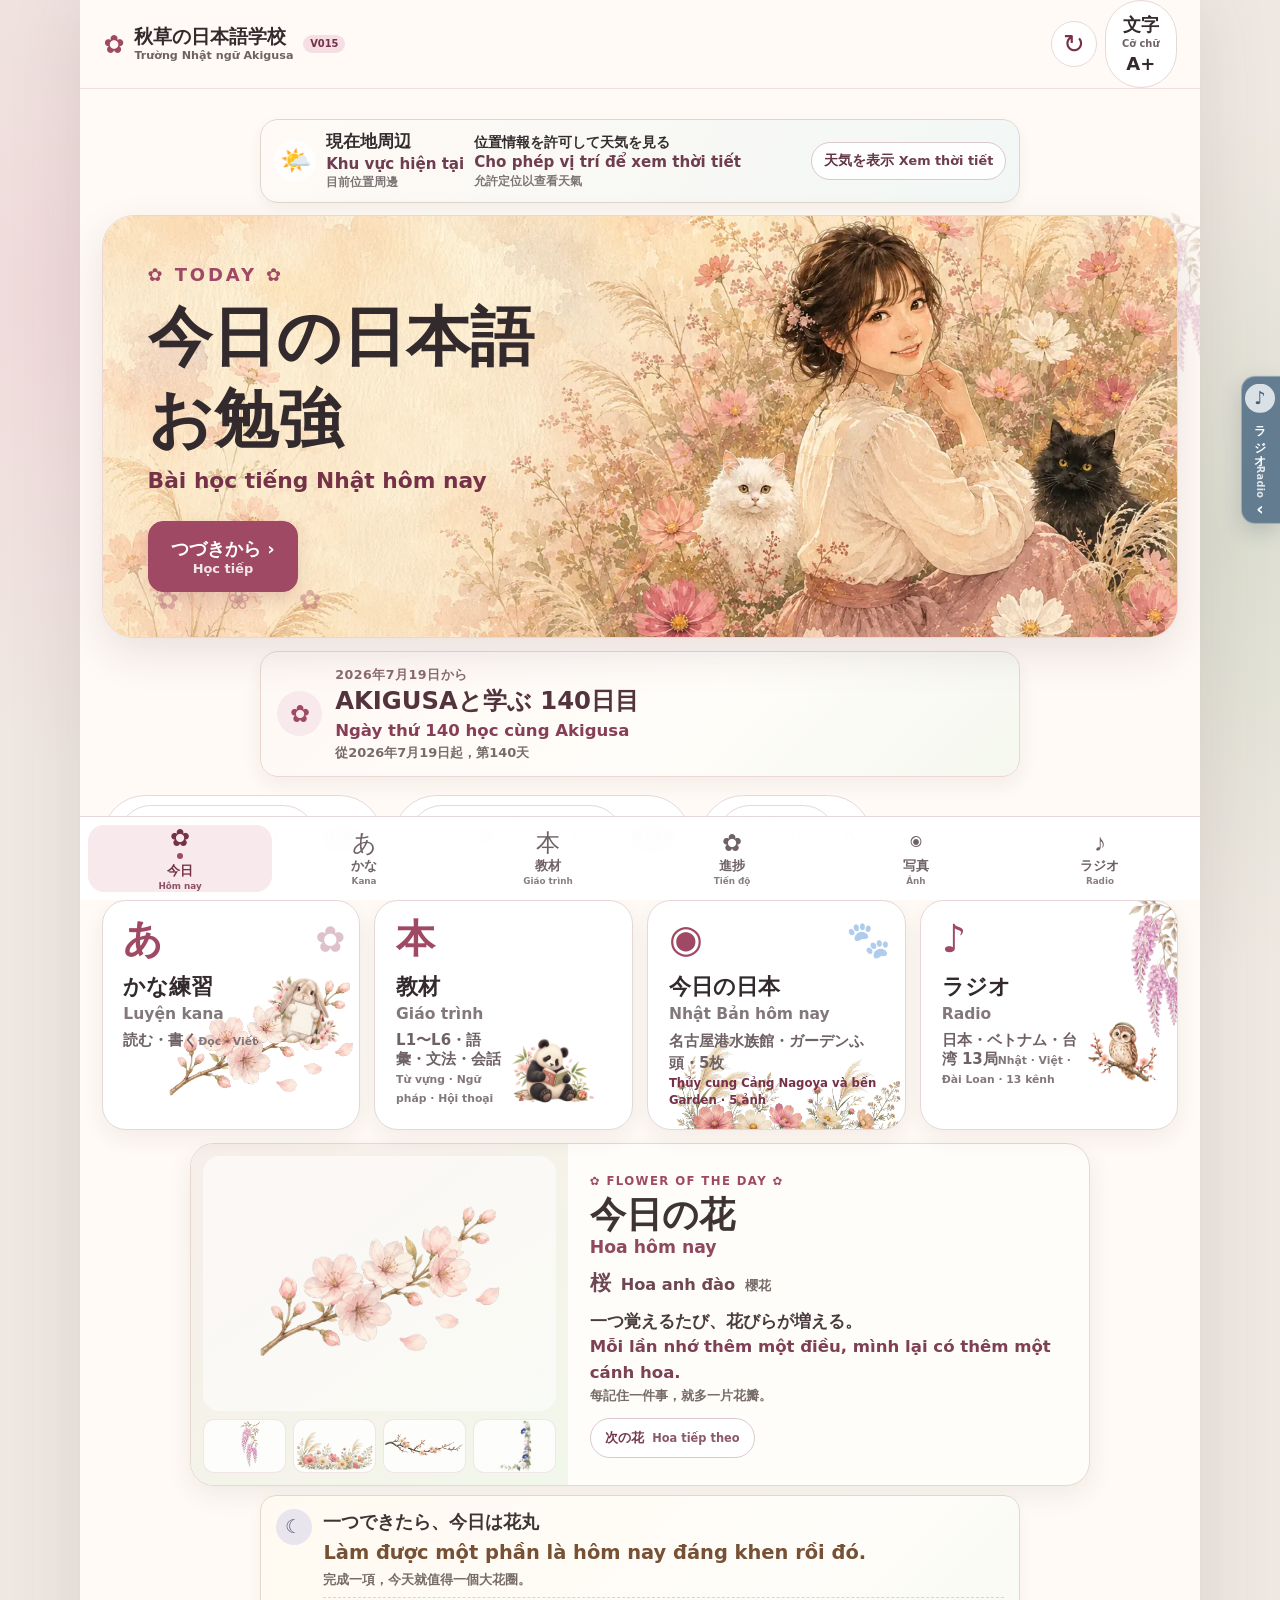
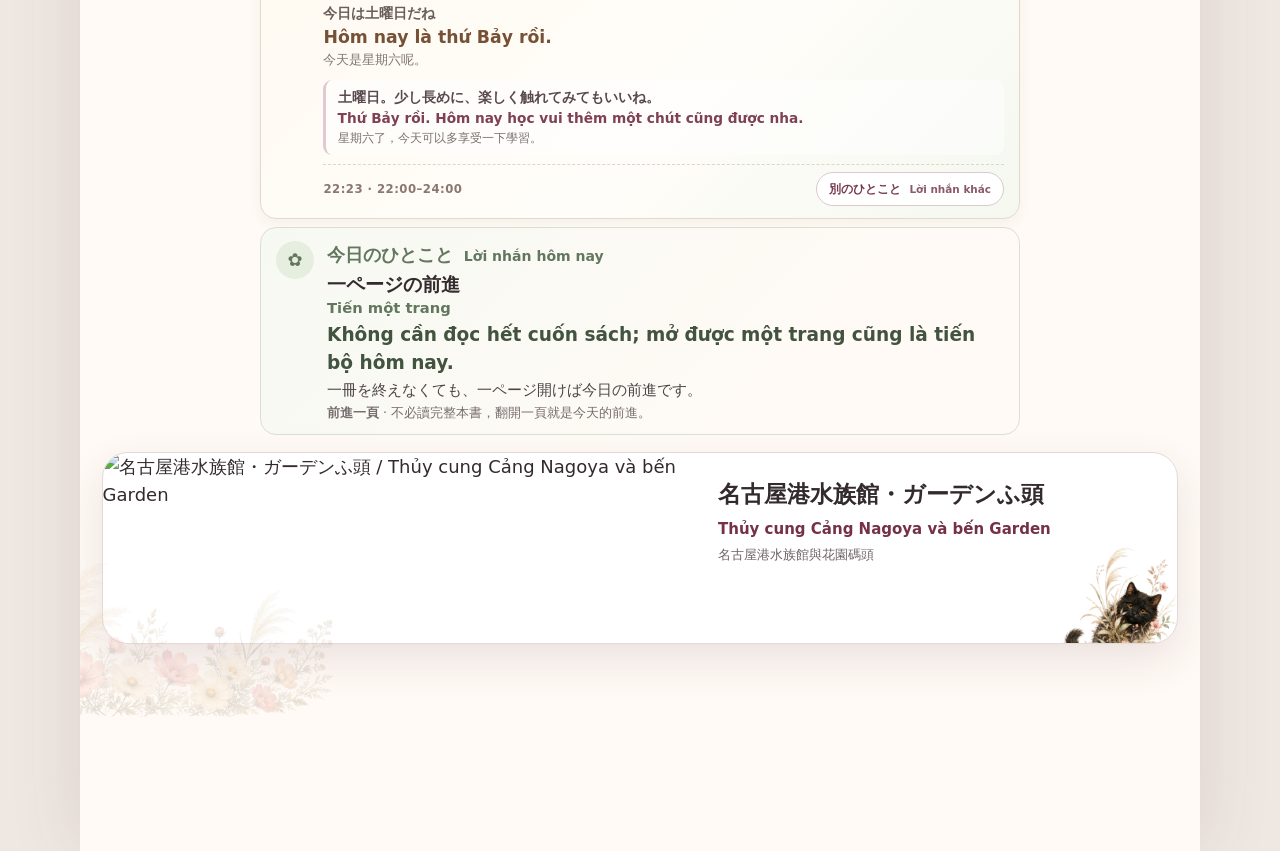
==== commit b0c1380b: "Add files via upload" ====
--- a/index.html
+++ b/index.html
@@ -1,2 +1,2 @@
-<!DOCTYPE html><html lang="ja"><head><meta charSet="utf-8"/><meta name="viewport" content="width=device-width, initial-scale=1"/><link rel="preload" as="image" href="./rabbit-kana-practice.webp"/><link rel="preload" as="image" href="./panda-study-flowers.webp"/><link rel="preload" as="image" href="./owl-listening.webp"/><link rel="stylesheet" href="./index-CclfYWuZ.css" data-rsc-css-href="./index-CclfYWuZ.css" data-precedence="vite-rsc/importer-resources"/><link rel="stylesheet" href="./page-BZpJIqrL.css" data-precedence="vite-rsc/client-reference"/><link rel="modulepreload" href="./layout-segment-context-CYo6tYD1.js" crossorigin=""/><link rel="modulepreload" href="./rolldown-runtime-S-ySWqyJ.js" crossorigin=""/><link rel="modulepreload" href="./index-CrSEnUKH.js" crossorigin=""/><link rel="modulepreload" href="./framework-CXnKph_e.js" crossorigin=""/><link rel="modulepreload" href="./page-BpU9oKGt.js" crossorigin=""/><title>秋草の日本語学校</title><meta name="description" content="ベトナム語・繁体字・拼音で学ぶLevel制日本語アプリ。Ứng dụng học tiếng Nhật theo cấp độ bằng tiếng Việt, chữ Phồn thể và Pinyin."/><link rel="icon" href="./app-icon-192.png"/><link rel="apple-touch-icon" href="./app-icon-192.png"/><link rel="manifest" href="./manifest.webmanifest"/><meta name="mobile-web-app-capable" content="yes"/><meta name="apple-mobile-web-app-title" content="秋草の日本語学校"/><meta name="apple-mobile-web-app-status-bar-style" content="default"/><meta name="codex-preview" content="development"/><meta name="mobile-web-app-capable" content="yes"/><meta name="theme-color" content="#a6536d"/><script>self.__VINEXT_RSC_PARAMS__={}</script><script>self.__VINEXT_RSC_NAV__={"pathname":"/","searchParams":[]}</script><link rel="modulepreload" href="./index-CrSEnUKH.js" />
-<meta name="akigusa-static-upload" content="github-pages-flat"/></head><body><div class="app-shell"><header class="app-header"><button class="brand" aria-label="ホームへ / Về trang chủ"><span class="brand-flower">✿</span><span class="brand-copy"><span>秋草の日本語学校</span><small lang="vi">Trường Nhật ngữ Akigusa</small></span><small class="app-version-badge">V015</small></button><div class="header-actions"><button class="page-refresh-button" aria-label="ページ全体を更新 / Làm mới toàn bộ trang" title="ページを更新 / Làm mới trang"><span aria-hidden="true">↻</span></button><div class="text-size-wrap"><button class="size-trigger" aria-expanded="false" aria-label="文字サイズ / Cỡ chữ">文字 <small lang="vi">Cỡ chữ</small> <b>A<!-- -->+</b></button></div></div></header><main class="main-content"><div class="screen today-screen"><section class="weather-bar weather-bar--idle" aria-label="現在地の天気 / Thời tiết khu vực hiện tại" aria-busy="false"><div class="weather-bar__main"><span class="weather-bar__icon" aria-hidden="true">🌤️</span><div class="weather-bar__place"><strong lang="ja">現在地周辺</strong><span lang="vi">Khu vực hiện tại</span><small lang="zh-Hant">目前位置周邊</small></div><span class="weather-bar__status" role="status">…</span></div></section><section class="hero-card"><picture class="hero-picture"><img class="hero-art hero-art--cafe" src="./aki-hero.webp" alt="植物の多いカフェで茶トラ猫と緑のぬいぐるみと過ごす秋ちゃん / Aki-chan ở quán cà phê đầy cây xanh cùng mèo vàng và gấu bông xanh" width="1200" height="800" decoding="async"/></picture><div class="hero-copy"><span class="hero-kicker">✿ TODAY ✿</span><h1><span class="hero-title-ja">今日の日本語お勉強</span><small lang="vi">Bài học tiếng Nhật hôm nay</small></h1><button class="primary-button"><span class="ui-bi"><span>つづきから ›</span><small lang="vi">Học tiếp</small></span></button></div></section><div class="progress-pills" aria-label="進捗 / Tiến độ"><span><span class="ui-bi"><span>レッスン</span><small lang="vi">Bài học</small></span><b>0<!-- -->/51</b></span><span><span class="ui-bi"><span>かな</span><small lang="vi">Kana</small></span><b>0<!-- -->/20</b></span><button><span class="ui-bi"><span>花</span><small lang="vi">Hoa</small></span><b>0</b></button></div><section class="quick-grid"><button class="quick-card flower-card"><span class="quick-icon">あ</span><strong><span class="ui-bi"><span>かな</span><small lang="vi">Kana</small></span></strong><small><span class="ui-bi"><span>読む・書く</span><small lang="vi">Đọc · Viết</small></span></small><img class="quick-animal" src="./rabbit-kana-practice.webp" alt="" aria-hidden="true"/></button><button class="quick-card cat-card"><span class="quick-icon">本</span><strong><span class="ui-bi"><span>教材</span><small lang="vi">Giáo trình</small></span></strong><small><span class="ui-bi"><span>L1〜L6・語彙・文法・会話</span><small lang="vi">Từ vựng · Ngữ pháp · Hội thoại</small></span></small><img class="quick-animal quick-panda" src="./panda-study-flowers.webp" alt="" aria-hidden="true"/></button><button class="quick-card photo-card"><span class="quick-icon">◉</span><strong><span class="ui-bi"><span>今日の日本</span><small lang="vi">Nhật Bản hôm nay</small></span></strong><small><span>日本<!-- -->・5枚</span><span lang="vi">Nhật Bản<!-- --> · 5 ảnh</span></small></button><button class="quick-card radio-card"><span class="quick-icon">♪</span><strong><span class="ui-bi"><span>ラジオ</span><small lang="vi">Radio</small></span></strong><small><span class="ui-bi"><span>日本の音楽 7局</span><small lang="vi">Âm nhạc Nhật Bản · 7 kênh</small></span></small><img class="quick-animal quick-owl" src="./owl-listening.webp" alt="" aria-hidden="true"/></button></section></div><audio preload="none" aria-hidden="true"></audio><aside class="rx-dock is-bottom is-center is-collapsed" aria-label="日本語ラジオ ミニプレーヤー / Trình phát radio nhạc Nhật thu nhỏ"><button type="button" class="rx-dock-restore" aria-label="ラジオを開く / Mở radio. J1 HITS, 停止中 / Đã dừng"><span class="" aria-hidden="true">♪</span><b><span lang="ja">ラジオ</span><small lang="vi">Radio</small></b><i aria-hidden="true">‹</i></button></aside></main><nav class="bottom-nav" aria-label="メインメニュー / Menu chính"><button class="nav-button active" aria-current="page" aria-label="今日 / Hôm nay"><span>✿</span><b>今日<small lang="vi">Hôm nay</small></b></button><button class="nav-button" aria-label="かな / Kana"><span>あ</span><b>かな<small lang="vi">Kana</small></b></button><button class="nav-button" aria-label="教材 / Giáo trình"><span>本</span><b>教材<small lang="vi">Giáo trình</small></b></button><button class="nav-button" aria-label="進捗 / Tiến độ"><span>✿</span><b>進捗<small lang="vi">Tiến độ</small></b></button><button class="nav-button" aria-label="写真 / Ảnh"><span>◉</span><b>写真<small lang="vi">Ảnh</small></b></button><button class="nav-button" aria-label="ラジオ / Radio"><span>♪</span><b>ラジオ<small lang="vi">Radio</small></b></button></nav></div><script id="_R_">import("./index-CrSEnUKH.js")</script><script>self.__VINEXT_RSC_CHUNKS__=self.__VINEXT_RSC_CHUNKS__||[];self.__VINEXT_RSC_CHUNKS__.push("2:I[\"8c0f216c4604\",[],\"Children\",1]\n3:I[\"15c18cfaeeff\",[],\"LayoutSegmentProvider\",1]\n4:I[\"8c0f216c4604\",[],\"Slot\",1]\n5:I[\"593f344dc510\",[],\"RedirectBoundary\",1]\n:HL[\"./index-CclfYWuZ.css\",\"style\"]\n")</script><script>self.__VINEXT_RSC_CHUNKS__=self.__VINEXT_RSC_CHUNKS__||[];self.__VINEXT_RSC_CHUNKS__.push("0:{\"__route\":\"route:/\",\"__interceptionContext\":null,\"__layoutIds\":[\"layout:/\"],\"__rootLayout\":\"/\",\"page:/\":\"$L1\",\"layout:/\":[[[[\"$\",\"link\",\"css:./index-CclfYWuZ.css\",{\"rel\":\"stylesheet\",\"precedence\":\"vite-rsc/importer-resources\",\"href\":\"./index-CclfYWuZ.css\",\"data-rsc-css-href\":\"./index-CclfYWuZ.css\"}],\"$undefined\"],[\"$\",\"html\",null,{\"lang\":\"ja\",\"children\":[\"$\",\"body\",null,{\"children\":[\"$\",\"$L2\",null,{}]}]}]],null],\"route:/\":[[[\"$\",\"meta\",null,{\"charSet\":\"utf-8\"}],[[\"$\",\"title\",\"0\",{\"children\":\"秋草の日本語学校\"}],[\"$\",\"meta\",\"1\",{\"name\":\"description\",\"content\":\"ベトナム語・繁体字・拼音で学ぶLevel制日本語アプリ。Ứng dụng học tiếng Nhật theo cấp độ bằng tiếng Việt, chữ Phồn thể và Pinyin.\"}],[\"$\",\"link\",\"2\",{\"rel\":\"icon\",\"href\":\"./app-icon-192.png\"}],[\"$\",\"link\",\"3\",{\"rel\":\"apple-touch-icon\",\"href\":\"./app-icon-192.png\"}],[\"$\",\"link\",\"4\",{\"rel\":\"manifest\",\"href\":\"./manifest.webmanifest\"}],[\"$\",\"meta\",\"5\",{\"name\":\"mobile-web-app-capable\",\"content\":\"yes\"}],[\"$\",\"meta\",\"6\",{\"name\":\"apple-mobile-web-app-title\",\"content\":\"秋草の日本語学校\"}],[\"$\",\"meta\",\"7\",{\"name\":\"apple-mobile-web-app-status-bar-style\",\"content\":\"default\"}],[\"$\",\"meta\",\"8\",{\"name\":\"codex-preview\",\"content\":\"development\"}],[\"$\",\"meta\",\"9\",{\"name\":\"mobile-web-app-capable\",\"content\":\"yes\"}]],[[\"$\",\"meta\",\"0\",{\"name\":\"viewport\",\"content\":\"width=device-width, initial-scale=1\"}],[\"$\",\"meta\",\"1\",{\"name\":\"theme-color\",\"content\":\"#a6536d\"}]]],[\"$\",\"$L3\",null,{\"segmentMap\":{\"children\":[]},\"children\":[\"$\",\"$L4\",null,{\"id\":\"layout:/\",\"parallelSlots\":\"$undefined\",\"children\":[\"$\",\"$L5\",null,{\"children\":[\"$\",\"$L3\",null,{\"segmentMap\":{\"children\":[]},\"children\":[\"$\",\"$L4\",null,{\"id\":\"page:/\"}]}]}]}]}]],\"__layoutFlags\":{\"layout:/\":\"s\"},\"__artifactCompatibility\":{\"schemaVersion\":1,\"graphVersion\":\"app-route-graph:4uhn5s1wvoptc\",\"deploymentVersion\":\"33594d3a-458b-4c43-b851-c48b7a370aa8\",\"appElementsSchemaVersion\":1,\"rscPayloadSchemaVersion\":1,\"rootBoundaryId\":\"/\",\"renderEpoch\":null}}\n")</script><script>self.__VINEXT_RSC_CHUNKS__=self.__VINEXT_RSC_CHUNKS__||[];self.__VINEXT_RSC_CHUNKS__.push("6:I[\"6efdf509a785\",[],\"default\",1]\n1:[\"$\",\"$L6\",null,{\"params\":\"$@7\",\"searchParams\":\"$@8\"}]\n")</script><script>self.__VINEXT_RSC_CHUNKS__=self.__VINEXT_RSC_CHUNKS__||[];self.__VINEXT_RSC_CHUNKS__.push("7:{}\n8:{}\n")</script><script>self.__VINEXT_RSC_DONE__=true</script></body></html>+<!DOCTYPE html><html lang="ja"><head><meta charSet="utf-8"/><meta http-equiv="Cache-Control" content="no-cache, no-store, must-revalidate"/><meta http-equiv="Pragma" content="no-cache"/><meta http-equiv="Expires" content="0"/><meta name="viewport" content="width=device-width, initial-scale=1"/><link rel="preload" as="image" href="./rabbit-kana-practice.webp"/><link rel="preload" as="image" href="./panda-study-flowers.webp"/><link rel="preload" as="image" href="./owl-listening.webp"/><link rel="stylesheet" href="./index-v01519-bafd2b6b.css" data-rsc-css-href="./index-v01519-bafd2b6b.css" data-precedence="vite-rsc/importer-resources"/><link rel="stylesheet" href="./page-v01519-39e9f80a.css" data-precedence="vite-rsc/client-reference"/><link rel="modulepreload" href="./layout-segment-context-v01519-08407bf6.js" crossorigin=""/><link rel="modulepreload" href="./rolldown-runtime-S-ySWqyJ.js" crossorigin=""/><link rel="modulepreload" href="./index-v01532-fullreview-d0b2cc9c.js" crossorigin=""/><link rel="modulepreload" href="./framework-CXnKph_e.js" crossorigin=""/><link rel="modulepreload" href="./page-v01532-fullreview-5fb27806.js" crossorigin=""/><title>秋草の日本語学校</title><meta name="description" content="ベトナム語・繁体字・拼音で学ぶLevel制日本語アプリ。Ứng dụng học tiếng Nhật theo cấp độ bằng tiếng Việt, chữ Phồn thể và Pinyin."/><link rel="icon" href="./app-icon-192.png"/><link rel="apple-touch-icon" href="./app-icon-192.png"/><link rel="manifest" href="./manifest.webmanifest"/><meta name="mobile-web-app-capable" content="yes"/><meta name="apple-mobile-web-app-title" content="秋草の日本語学校"/><meta name="apple-mobile-web-app-status-bar-style" content="default"/><meta name="codex-preview" content="development"/><meta name="mobile-web-app-capable" content="yes"/><meta name="theme-color" content="#a6536d"/><script>self.__VINEXT_RSC_PARAMS__={}</script><script>self.__VINEXT_RSC_NAV__={"pathname":"/","searchParams":[]}</script><link rel="modulepreload" href="./index-v01532-fullreview-d0b2cc9c.js" />
+<meta name="akigusa-static-upload" content="github-pages-flat"/><link rel="stylesheet" href="./akigusa-enhancements-v01534.css" data-aki-enhancement="V015.34"/></head><body><div class="app-shell"><header class="app-header"><button class="brand" aria-label="ホームへ / Về trang chủ"><span class="brand-flower">✿</span><span class="brand-copy"><span>秋草の日本語学校</span><small lang="vi">Trường Nhật ngữ Akigusa</small></span><small class="app-version-badge">V015</small></button><div class="header-actions"><button class="page-refresh-button" aria-label="ページ全体を更新 / Làm mới toàn bộ trang" title="ページを更新 / Làm mới trang"><span aria-hidden="true">↻</span></button><div class="text-size-wrap"><button class="size-trigger" aria-expanded="false" aria-label="文字サイズ / Cỡ chữ">文字 <small lang="vi">Cỡ chữ</small> <b>A<!-- -->+</b></button></div></div></header><main class="main-content"><section class="app-tab-panel is-active" data-app-tab="today"><div class="screen today-screen"><section class="weather-bar weather-bar--idle" aria-label="現在地の天気 / Thời tiết khu vực hiện tại" aria-busy="false"><div class="weather-bar__main"><span class="weather-bar__icon" aria-hidden="true">🌤️</span><div class="weather-bar__place"><strong lang="ja">現在地周辺</strong><span lang="vi">Khu vực hiện tại</span><small lang="zh-Hant">目前位置周邊</small></div><span class="weather-bar__status" role="status">…</span></div></section><section class="hero-card"><picture class="hero-picture"><img class="hero-art hero-art--cafe" src="./aki-hero.webp" alt="植物の多いカフェで茶トラ猫と緑のぬいぐるみと過ごす秋ちゃん / Aki-chan ở quán cà phê đầy cây xanh cùng mèo vàng và gấu bông xanh" width="1200" height="800" decoding="async"/></picture><div class="hero-copy"><span class="hero-kicker">✿ TODAY ✿</span><h1><span class="hero-title-ja">今日の日本語お勉強</span><small lang="vi">Bài học tiếng Nhật hôm nay</small></h1><button class="primary-button"><span class="ui-bi"><span>つづきから ›</span><small lang="vi">Học tiếp</small></span></button></div></section><div class="progress-pills" aria-label="進捗 / Tiến độ"><span><span class="ui-bi"><span>レッスン</span><small lang="vi">Bài học</small></span><b>0<!-- -->/51</b></span><span><span class="ui-bi"><span>かな書き</span><small lang="vi">Viết kana</small></span><b>0<!-- -->/20</b></span><button><span class="ui-bi"><span>花</span><small lang="vi">Hoa</small></span><b>0</b></button></div><section class="quick-grid"><button class="quick-card flower-card"><span class="quick-icon">あ</span><strong><span class="ui-bi"><span>かな練習</span><small lang="vi">Luyện kana</small></span></strong><small><span class="ui-bi"><span>読む・書く</span><small lang="vi">Đọc · Viết</small></span></small><img class="quick-animal" src="./rabbit-kana-practice.webp" alt="" aria-hidden="true"/></button><button class="quick-card cat-card"><span class="quick-icon">本</span><strong><span class="ui-bi"><span>教材</span><small lang="vi">Giáo trình</small></span></strong><small><span class="ui-bi"><span>L1〜L6・語彙・文法・会話</span><small lang="vi">Từ vựng · Ngữ pháp · Hội thoại</small></span></small><img class="quick-animal quick-panda" src="./panda-study-flowers.webp" alt="" aria-hidden="true"/></button><button class="quick-card photo-card"><span class="quick-icon">◉</span><strong><span class="ui-bi"><span>今日の日本</span><small lang="vi">Nhật Bản hôm nay</small></span></strong><small><span>日本<!-- -->・5枚</span><span lang="vi">Nhật Bản<!-- --> · 5 ảnh</span></small></button><button class="quick-card radio-card"><span class="quick-icon">♪</span><strong><span class="ui-bi"><span>ラジオ</span><small lang="vi">Radio</small></span></strong><small><span class="ui-bi"><span>日本・ベトナム・台湾 13局</span><small lang="vi">Nhật · Việt · Đài Loan · 13 kênh</small></span></small><img class="quick-animal quick-owl" src="./owl-listening.webp" alt="" aria-hidden="true"/></button></section></div></section><audio preload="none" aria-hidden="true"></audio><aside class="rx-dock is-bottom is-center is-collapsed" aria-label="音楽ラジオ ミニプレーヤー / Trình phát radio thu nhỏ"><button type="button" class="rx-dock-restore" aria-label="ラジオを開く / Mở radio. J1 HITS, 停止中 / Đã dừng"><span class="" aria-hidden="true">♪</span><b><span lang="ja">ラジオ</span><small lang="vi">Radio</small></b><i aria-hidden="true">‹</i></button></aside></main><nav class="bottom-nav" aria-label="メインメニュー / Menu chính"><button class="nav-button active" aria-current="page" aria-label="今日 / Hôm nay"><span>✿</span><b>今日<small lang="vi">Hôm nay</small></b></button><button class="nav-button" aria-label="かな / Kana"><span>あ</span><b>かな<small lang="vi">Kana</small></b></button><button class="nav-button" aria-label="教材 / Giáo trình"><span>本</span><b>教材<small lang="vi">Giáo trình</small></b></button><button class="nav-button" aria-label="進捗 / Tiến độ"><span>✿</span><b>進捗<small lang="vi">Tiến độ</small></b></button><button class="nav-button" aria-label="写真 / Ảnh"><span>◉</span><b>写真<small lang="vi">Ảnh</small></b></button><button class="nav-button" aria-label="ラジオ / Radio"><span>♪</span><b>ラジオ<small lang="vi">Radio</small></b></button></nav></div><script id="_R_">import("./index-v01532-fullreview-d0b2cc9c.js")</script><script>self.__VINEXT_RSC_CHUNKS__=self.__VINEXT_RSC_CHUNKS__||[];self.__VINEXT_RSC_CHUNKS__.push("2:I[\"8c0f216c4604\",[],\"Children\",1]\n3:I[\"15c18cfaeeff\",[],\"LayoutSegmentProvider\",1]\n4:I[\"8c0f216c4604\",[],\"Slot\",1]\n5:I[\"593f344dc510\",[],\"RedirectBoundary\",1]\n:HL[\"./index-v01519-bafd2b6b.css\",\"style\"]\n")</script><script>self.__VINEXT_RSC_CHUNKS__=self.__VINEXT_RSC_CHUNKS__||[];self.__VINEXT_RSC_CHUNKS__.push("0:{\"__route\":\"route:/\",\"__interceptionContext\":null,\"__layoutIds\":[\"layout:/\"],\"__rootLayout\":\"/\",\"page:/\":\"$L1\",\"layout:/\":[[[[\"$\",\"link\",\"css:./index-v01519-bafd2b6b.css\",{\"rel\":\"stylesheet\",\"precedence\":\"vite-rsc/importer-resources\",\"href\":\"./index-v01519-bafd2b6b.css\",\"data-rsc-css-href\":\"./index-v01519-bafd2b6b.css\"}],\"$undefined\"],[\"$\",\"html\",null,{\"lang\":\"ja\",\"children\":[\"$\",\"body\",null,{\"children\":[\"$\",\"$L2\",null,{}]}]}]],null],\"route:/\":[[[\"$\",\"meta\",null,{\"charSet\":\"utf-8\"}],[[\"$\",\"title\",\"0\",{\"children\":\"秋草の日本語学校\"}],[\"$\",\"meta\",\"1\",{\"name\":\"description\",\"content\":\"ベトナム語・繁体字・拼音で学ぶLevel制日本語アプリ。Ứng dụng học tiếng Nhật theo cấp độ bằng tiếng Việt, chữ Phồn thể và Pinyin.\"}],[\"$\",\"link\",\"2\",{\"rel\":\"icon\",\"href\":\"./app-icon-192.png\"}],[\"$\",\"link\",\"3\",{\"rel\":\"apple-touch-icon\",\"href\":\"./app-icon-192.png\"}],[\"$\",\"link\",\"4\",{\"rel\":\"manifest\",\"href\":\"./manifest.webmanifest\"}],[\"$\",\"meta\",\"5\",{\"name\":\"mobile-web-app-capable\",\"content\":\"yes\"}],[\"$\",\"meta\",\"6\",{\"name\":\"apple-mobile-web-app-title\",\"content\":\"秋草の日本語学校\"}],[\"$\",\"meta\",\"7\",{\"name\":\"apple-mobile-web-app-status-bar-style\",\"content\":\"default\"}],[\"$\",\"meta\",\"8\",{\"name\":\"codex-preview\",\"content\":\"development\"}],[\"$\",\"meta\",\"9\",{\"name\":\"mobile-web-app-capable\",\"content\":\"yes\"}]],[[\"$\",\"meta\",\"0\",{\"name\":\"viewport\",\"content\":\"width=device-width, initial-scale=1\"}],[\"$\",\"meta\",\"1\",{\"name\":\"theme-color\",\"content\":\"#a6536d\"}]]],[\"$\",\"$L3\",null,{\"segmentMap\":{\"children\":[]},\"children\":[\"$\",\"$L4\",null,{\"id\":\"layout:/\",\"parallelSlots\":\"$undefined\",\"children\":[\"$\",\"$L5\",null,{\"children\":[\"$\",\"$L3\",null,{\"segmentMap\":{\"children\":[]},\"children\":[\"$\",\"$L4\",null,{\"id\":\"page:/\"}]}]}]}]}]],\"__layoutFlags\":{\"layout:/\":\"s\"},\"__artifactCompatibility\":{\"schemaVersion\":1,\"graphVersion\":\"app-route-graph:4uhn5s1wvoptc\",\"deploymentVersion\":\"33594d3a-458b-4c43-b851-c48b7a370aa8\",\"appElementsSchemaVersion\":1,\"rscPayloadSchemaVersion\":1,\"rootBoundaryId\":\"/\",\"renderEpoch\":null}}\n")</script><script>self.__VINEXT_RSC_CHUNKS__=self.__VINEXT_RSC_CHUNKS__||[];self.__VINEXT_RSC_CHUNKS__.push("6:I[\"6efdf509a785\",[],\"default\",1]\n1:[\"$\",\"$L6\",null,{\"params\":\"$@7\",\"searchParams\":\"$@8\"}]\n")</script><script>self.__VINEXT_RSC_CHUNKS__=self.__VINEXT_RSC_CHUNKS__||[];self.__VINEXT_RSC_CHUNKS__.push("7:{}\n8:{}\n")</script><script>self.__VINEXT_RSC_DONE__=true</script><script defer src="./akigusa-enhancements-v01534.js" data-aki-enhancement="V015.34"></script></body></html>
--- a/index-v01519-bafd2b6b.css
+++ b/index-v01519-bafd2b6b.css
@@ -0,0 +1,49 @@
+:root{--rose:#9f4965;--rose-dark:#743148;--rose-soft:#f5dfe5;--peach:#f4c6b9;--ivory:#fffaf5;--paper:#fff;--sage:#71836d;--sage-soft:#e8eee4;--ink:#332a2d;--muted:#6f6266;--line:#e6d8d8;--gold:#b58135;--ok:#2d7354;--bad:#b6404a;--shadow:0 16px 42px #5d33401f;--root-size:18px;--ui-font:"BIZ UDPGothic", "Noto Sans JP", "Hiragino Kaku Gothic ProN", "Yu Gothic UI", "Yu Gothic", system-ui, sans-serif}html[data-text-size="0"]{--root-size:16px}html[data-text-size="1"]{--root-size:18px}html[data-text-size="2"]{--root-size:20px}html[data-text-size="3"]{--root-size:22px}*{box-sizing:border-box}html{font-size:var(--root-size);background:#efe5df}body{color:var(--ink);font-family:var(--ui-font);overscroll-behavior-y:contain;background:radial-gradient(circle at 4% 12%,#f2bcca52,#0000 26rem),radial-gradient(circle at 96% 22%,#b8ccaf57,#0000 24rem),#efe8e2;min-height:100vh;margin:0;line-height:1.55}html.is-writing-kana,html.is-writing-kana body{overscroll-behavior:none;touch-action:none}button,input{font:inherit}button{color:inherit}button,a{-webkit-tap-highlight-color:transparent}button:focus-visible,a:focus-visible,canvas:focus-visible{outline-offset:3px;outline:3px solid #2f5878}button:disabled{opacity:.42;cursor:not-allowed}.app-shell{background:var(--ivory);width:min(100%,1120px);min-height:100vh;margin:0 auto;position:relative;box-shadow:0 0 70px #4a2c341f}.app-header{z-index:40;min-height:calc(74px + env(safe-area-inset-top));padding:env(safe-area-inset-top) 1.3rem 0;-webkit-backdrop-filter:blur(16px);backdrop-filter:blur(16px);background:#fffaf5ed;border-bottom:1px solid #9f496524;justify-content:space-between;align-items:center;gap:1rem;display:flex;position:sticky;top:0}.brand{min-width:0;font-family:var(--ui-font);cursor:pointer;background:0 0;border:0;align-items:center;gap:.55rem;padding:.5rem 0;font-size:1.08rem;font-weight:800;display:flex}.brand-flower{color:var(--rose);font-size:1.4rem}.brand span:last-child{min-width:0}.brand-copy{text-align:left;justify-items:start;min-width:0;line-height:1.25;display:grid}.brand-copy>span{overflow-wrap:anywhere;min-width:0}.brand-copy>small{color:var(--muted);font-size:.62rem;line-height:1.3}.app-version-badge{background:var(--rose-soft);color:var(--rose-dark);border-radius:999px;flex:none;padding:.18rem .38rem;font-size:.55rem;line-height:1.2}.header-actions{flex:none;align-items:center;gap:.45rem;display:flex}.page-refresh-button{border:1px solid var(--line);width:46px;height:46px;color:var(--rose-dark);cursor:pointer;background:#fff;border-radius:50%;flex:0 0 46px;place-items:center;padding:0;display:grid}.page-refresh-button span{font-size:1.45rem;line-height:1}.text-size-wrap{position:relative}.size-trigger{border:1px solid var(--line);cursor:pointer;background:#fff;border-radius:999px;min-height:46px;padding:.55rem .9rem;font-weight:750}.size-trigger small{color:var(--muted);font-size:.55rem;line-height:1.1;display:block}.size-menu{border:1px solid var(--line);box-shadow:var(--shadow);background:#fff;border-radius:18px;grid-template-columns:repeat(4,minmax(54px,1fr));gap:.35rem;padding:.55rem;display:grid;position:absolute;top:calc(100% + .5rem);right:0}.size-menu button{cursor:pointer;background:#f7efef;border:0;border-radius:12px;min-height:48px;font-weight:800}.size-menu button.active{background:var(--rose);color:#fff}.main-content{min-height:calc(100vh - 74px);padding:1.2rem 1.2rem 11.5rem;position:relative;overflow:clip}.main-content:before{content:"";z-index:0;opacity:.36;pointer-events:none;background:url(./wisteria-hang.webp) 100% 0/contain no-repeat;width:120px;height:440px;position:absolute;top:120px;right:-24px}.main-content:after{content:"";z-index:0;opacity:.2;pointer-events:none;background:url(./autumn-flower-grass.webp) 0 100%/contain no-repeat;width:min(70%,650px);height:210px;position:absolute;bottom:7rem;left:-5%}.screen{z-index:1;max-width:940px;margin:0 auto;position:relative}.screen h1{font-family:var(--ui-font);margin:0;font-size:clamp(2rem,6vw,3.2rem);line-height:1.2}.screen-title-row{border-bottom:2px solid var(--rose-soft);justify-content:space-between;align-items:end;min-height:106px;margin-bottom:1rem;display:flex;position:relative;overflow:visible}.learning-area{z-index:1;max-width:980px;margin:0 auto;position:relative}.learning-mode-tabs{max-width:640px;margin:0 auto 1rem;box-shadow:0 8px 18px #5d334014}.screen-title-row p{color:var(--muted);margin:.2rem 0 1rem;font-weight:700}.eyebrow{color:var(--rose);letter-spacing:.18em;margin-bottom:.25rem;font-size:.75rem;font-weight:900;display:block}.eyebrow small[lang=vi]{letter-spacing:0;margin-top:.12rem;font-size:.82rem;display:block}.peek-title-cat{object-fit:contain;object-position:center bottom;width:min(32vw,220px);height:125px;margin-right:.5rem;transform:translateY(16px)}.hide-title-cat{object-fit:contain;object-position:center 42%;width:min(29vw,190px);height:130px;transform:translateY(18px)}.fluffy-level-animal{object-fit:contain;object-position:center bottom;width:min(25vw,165px);height:134px;margin-right:.35rem;display:block;transform:translateY(20px)}.hero-card{min-height:390px;box-shadow:var(--shadow);background:#f8eae2;border:1px solid #ead7d1;border-radius:32px;position:relative;overflow:hidden}.hero-card>.hero-picture{line-height:0;display:block;position:absolute;inset:0}.hero-card>.hero-picture>img{object-fit:cover;object-position:center;width:100%;height:100%;display:block}.hero-card>.hero-picture>.hero-art--cafe{object-position:center 35%}.hero-art{animation:.55s both hero-reveal}@keyframes hero-reveal{0%{opacity:.25;transform:scale(1.015)}to{opacity:1;transform:scale(1)}}.hero-card:after{content:"✿　❀　✿";color:#9f496559;letter-spacing:.6rem;font-size:1.5rem;position:absolute;bottom:4%;left:5%}.hero-copy{z-index:2;flex-direction:column;justify-content:center;align-items:flex-start;width:48%;min-height:390px;padding:2.5rem;display:flex;position:relative}.hero-copy h1{max-width:8em;font-family:var(--ui-font);margin:.45rem 0 1.4rem;font-size:clamp(2.15rem,5vw,3.8rem);line-height:1.28}.hero-copy h1 small{color:var(--rose-dark);margin-top:.28rem;font-size:.34em;line-height:1.35;display:block}.hero-kicker{color:var(--rose);letter-spacing:.16em;font-weight:900}.primary-button,.secondary-button,.hint-button{cursor:pointer;border-radius:15px;min-height:52px;padding:.72rem 1.25rem;font-weight:850}.ui-bi{justify-items:inherit;gap:.08rem;min-width:0;line-height:1.25;display:inline-grid}.ui-bi>span{overflow-wrap:anywhere;min-width:0}.ui-bi>small{color:inherit;opacity:.86;overflow-wrap:anywhere;font-size:.72em;font-weight:750;line-height:1.3}.primary-button{border:1px solid var(--rose);background:var(--rose);color:#fff;box-shadow:0 8px 18px #9f496533}.primary-button:hover{background:var(--rose-dark)}.primary-button.wide{width:100%;margin-top:1rem}.secondary-button,.hint-button{border:1px solid var(--line);background:#fff}.action-row{flex-wrap:wrap;justify-content:center;gap:.7rem;margin-top:1.15rem;display:flex}.progress-pills{flex-wrap:wrap;gap:.55rem;margin:1rem 0;display:flex}.progress-pills span,.progress-pills button{border:1px solid var(--line);min-height:43px;color:var(--muted);background:#fff;border-radius:999px;align-items:center;gap:.4rem;padding:.55rem .85rem;display:flex}.progress-pills button{cursor:pointer}.progress-pills b{color:var(--rose-dark)}.quick-grid{grid-template-columns:repeat(4,1fr);gap:.8rem;display:grid}.quick-card{border:1px solid var(--line);cursor:pointer;text-align:left;background:#fff;border-radius:24px;grid-template-rows:auto auto auto;grid-template-columns:minmax(0,1fr) auto;align-content:start;justify-items:start;gap:.35rem .25rem;min-height:154px;padding:1rem 1rem 1.1rem 1.15rem;display:grid;position:relative;overflow:hidden;box-shadow:0 8px 22px #4f303a12}.quick-card>.quick-icon,.quick-card>strong,.quick-card>small{grid-column:1;min-width:0}.quick-animal{object-fit:contain;object-position:center bottom;pointer-events:none;grid-area:1/2/4;align-self:end;width:78px;height:104px;display:block}.quick-panda{width:104px}.quick-owl{width:72px}.quick-card:after{opacity:.34;font-size:2rem;position:absolute;top:.6rem;right:.75rem}.flower-card:after{content:"✿";color:var(--rose)}.cat-card:after{content:none}.photo-card:after{content:"🐾";color:var(--gold)}.radio-card:after{content:none}.flower-card{background:#fff url(./sakura-sprig.webp) 115% 130%/82% no-repeat}.photo-card{background:#fff url(./autumn-flower-grass.webp) right 140%/90% no-repeat}.radio-card{background:#fff url(./wisteria-hang.webp) 112% -15%/42% no-repeat}.quick-card strong{font-size:1.2rem;line-height:1.35}.quick-card small{color:var(--muted);overflow-wrap:anywhere;font-weight:650;line-height:1.45}.quick-card>strong .ui-bi,.quick-card>small .ui-bi{justify-items:start}.quick-card>small>span{display:block}.quick-card>small>span[lang=vi]{color:var(--rose-dark);font-size:.78em;font-weight:750}.quick-icon{min-height:1.2em;font-family:var(--ui-font);color:var(--rose);font-size:2.15rem;font-weight:900;line-height:1.05;position:static}.today-photo{border:1px solid var(--line);cursor:pointer;text-align:left;width:100%;min-height:190px;box-shadow:var(--shadow);background:#fff;border-radius:26px;grid-template-columns:1.1fr .9fr;margin-top:.9rem;padding:0;display:grid;position:relative;overflow:hidden}.today-photo>img:first-child{object-fit:cover;width:100%;height:100%;min-height:190px}.today-photo>span{z-index:2;flex-direction:column;justify-content:center;padding:1.35rem;display:flex;position:relative}.today-photo b{font-size:1.25rem}.today-photo small{color:var(--rose-dark);margin-top:.35rem;font-weight:750}.today-photo em{color:var(--muted);margin-top:.18rem;font-size:.72rem;font-style:normal}.hidden-black-cat{pointer-events:none;width:150px;position:absolute;bottom:-38px;right:-18px}.segmented{background:#efe4e2;border-radius:18px;gap:.35rem;margin-bottom:1rem;padding:.35rem;display:grid}.segmented.two{grid-template-columns:repeat(2,1fr)}.segmented.three{grid-template-columns:repeat(3,1fr)}.segmented button{cursor:pointer;background:0 0;border:0;border-radius:14px;min-height:50px;font-weight:850}.segmented button.active{color:#fff;background:var(--rose);box-shadow:0 6px 15px #82395133}.script-tabs{max-width:520px}.kana-unit-tabs{max-width:640px}.unlock-note{color:var(--muted);margin:-.45rem 0 .75rem;font-size:.75rem;font-weight:750}.kana-art{background:linear-gradient(90deg,#fff8f7,#f4e7e9);border-radius:22px;height:150px;margin:-.35rem 0 .75rem;overflow:hidden}.kana-art img{object-fit:contain;object-position:right center;width:100%;height:100%;display:block}.row-picker{scrollbar-width:thin;gap:.55rem;padding:.25rem .15rem .75rem;display:flex;overflow-x:auto}.row-picker button{border:1px solid var(--line);cursor:pointer;background:#fff;border-radius:17px;flex:0 0 86px;min-height:74px}.row-picker button b{font-family:serif;font-size:1.45rem;display:block}.row-picker button span{color:var(--muted);font-size:.72rem;display:block}.row-picker button.active{border:2px solid var(--rose);background:#fff6f7}.row-picker button.done:after{content:"🐾";color:var(--rose);font-size:.65rem;display:block}.kana-approx-note{border-left:4px solid var(--gold);color:#5e4931;background:#fff7e7;border-radius:10px;margin:0 0 .7rem;padding:.65rem .75rem;font-size:.9rem;font-weight:750;line-height:1.55}.kana-approx-guide{color:#5e4931;background:#fff9ed;border:1px solid #ead8c5;border-radius:13px;margin:.55rem 0 .7rem}.kana-approx-guide summary{cursor:pointer;justify-content:space-between;align-items:center;gap:.45rem 1rem;min-height:44px;padding:.55rem .72rem;font-weight:800;line-height:1.3;display:flex}.kana-approx-guide summary small{color:#8a3f59;text-align:right;font-size:.78rem}.kana-approx-guide p{border-top:1px solid #ceb08c73;margin:0;padding:0 .72rem .72rem;font-size:.82rem;font-weight:700;line-height:1.55}.kana-character-strip{grid-template-columns:repeat(auto-fit,minmax(min(100%,112px),1fr));gap:.55rem;margin:0 0 .75rem;display:grid}.kana-character-strip button{border:1px solid var(--line);cursor:pointer;background:#fff;border-radius:15px;align-content:center;place-items:center;gap:.12rem;min-width:0;min-height:118px;padding:.5rem .35rem;display:grid}.kana-character-strip button.active{border:2px solid var(--rose);background:#fff5f7}.kana-character-strip>button>b{font-size:2rem;line-height:1.2}.kana-character-strip span{max-width:100%;color:var(--rose-dark);overflow-wrap:anywhere;gap:.02rem;line-height:1.25;display:grid}.kana-character-strip span small{width:100%;font-size:.72rem;font-weight:800;display:block}.kana-character-strip span strong{width:100%;font-size:1.2rem;font-weight:900;display:block}.kana-character-strip em{color:var(--muted);font-size:.65rem;font-style:normal}.study-card,.write-card,.lesson-intro-card,.lesson-study-card,.usage-card,.quiz-card,.empty-card{border:1px solid var(--line);box-shadow:var(--shadow);background:#fff;border-radius:28px;padding:1.25rem;position:relative;overflow:hidden}.lesson-intro-card{text-align:center;align-content:center;gap:.75rem;min-height:360px;display:grid}.lesson-intro-card h2{margin:0;font-size:clamp(1.55rem,5vw,2.4rem);line-height:1.45}.lesson-intro-card p{color:var(--rose-dark);margin:0;font-size:1.25rem;font-weight:800;line-height:1.65}.lesson-intro-card small{color:var(--muted);font-size:.82rem;line-height:1.6}.flower-corners:before,.flower-corners:after{content:"✿";color:var(--rose-soft);font-size:3.4rem;position:absolute}.flower-corners:before{top:-.7rem;left:-.35rem;transform:rotate(-22deg)}.flower-corners:after{color:var(--sage-soft);bottom:-.85rem;right:-.35rem;transform:rotate(20deg)}.card-progress{color:var(--muted);justify-content:space-between;align-items:center;gap:1rem;font-size:.82rem;font-weight:800;display:flex}.card-progress b{color:var(--rose)}.giant-kana{min-height:220px;font-family:var(--ui-font);color:var(--ink);place-items:center;font-size:clamp(7rem,26vw,12rem);line-height:1;display:grid}.quiz-kana{min-height:180px}.sound-hint{text-align:center;gap:.25rem;display:grid}.sound-hint b{font-size:1.7rem}.sound-hint span{color:var(--muted)}.kana-sound-hint span{color:var(--rose-dark);gap:.12rem;display:grid}.kana-sound-hint span small{font-size:.8rem;font-weight:800}.kana-sound-hint span strong{overflow-wrap:anywhere;font-size:clamp(1.7rem,6vw,2.45rem);line-height:1.35}.kana-sound-hint>b{color:var(--muted);font-size:.88rem}.kana-pronunciation-detail{width:min(100%,560px);color:var(--muted);text-align:center;margin:.35rem auto 0;font-size:.9rem;font-weight:700;line-height:1.55}.hint-button{margin:0 auto;display:block}.answer-grid,.quiz-options{grid-template-columns:repeat(2,1fr);gap:.7rem;display:grid}.answer-grid button,.quiz-options button{border:1px solid var(--line);cursor:pointer;background:#fff;border-radius:15px;min-height:58px;font-weight:800}.answer-grid button.correct,.quiz-options button.correct{border-color:var(--ok);color:#1f593f;background:#e5f4ea}.answer-grid button.wrong,.quiz-options button.wrong{border-color:var(--bad);color:#8e2c36;background:#fff0f1}.answer-status{text-align:center;min-height:1.6em;color:var(--rose-dark);margin:.55rem 0 0;font-weight:900}.audio-note{color:var(--muted);text-align:center;margin:.8rem 0;font-size:.76rem}.kana-word-card{gap:.8rem;display:grid}.word-level-tabs{grid-template-columns:repeat(3,minmax(0,1fr));gap:.4rem;display:grid}.word-level-tabs button{border:1px solid var(--line);cursor:pointer;background:#fff;border-radius:13px;min-height:54px;padding:.45rem;font-size:.75rem;font-weight:850}.word-level-tabs button.active{border-color:var(--rose);background:var(--rose);color:#fff}.kana-word-display{background:0 0;border:0;justify-content:center;align-items:center;gap:1rem;min-height:190px;display:flex}.kana-word-display strong,.kana-word-quiz{font-family:var(--ui-font);font-size:clamp(3.2rem,13vw,6.5rem);line-height:1.2}.kana-word-quiz{text-align:center;place-items:center;min-height:170px;display:grid}.result-panel{text-align:center;flex-direction:column;align-items:center;padding:1rem 0;display:flex}.result-panel img{object-fit:contain;width:min(58%,270px);height:170px}.result-score{color:var(--rose);font-size:3rem;font-weight:900;line-height:1}.result-panel>b{margin-top:.35rem;font-size:1.4rem}.empty-card{text-align:center;align-content:center;place-items:center;min-height:330px;display:grid}.empty-card img{object-fit:contain;width:240px;height:170px}.empty-card h2{gap:.2rem;margin:.5rem;display:grid}.empty-card h2 small{color:var(--muted);font-size:.72rem}.stage-tabs{grid-template-columns:repeat(4,minmax(0,1fr));gap:.5rem;margin-bottom:.75rem;display:grid}.stage-tabs button{border:1px solid var(--line);cursor:pointer;background:#fff;border-radius:15px;min-height:53px;font-weight:800}.stage-tabs .ui-bi{justify-items:center;display:grid}.stage-tabs button.active{background:var(--sage);border-color:var(--sage);color:#fff}.write-prompt{justify-content:center;align-items:center;gap:1rem;min-height:76px;font-size:2.1rem;font-weight:850;display:flex}.write-prompt>span{max-width:min(60%,320px);color:var(--rose-dark);overflow-wrap:anywhere;font-size:1rem;line-height:1.45}.canvas-box{aspect-ratio:1;touch-action:none;overscroll-behavior:none;-webkit-user-select:none;user-select:none;background:#fffcfa;border:2px solid #d9c9c9;border-radius:24px;width:min(100%,460px);margin:0 auto;position:relative;overflow:hidden}.canvas-box canvas{touch-action:none;overscroll-behavior:none;-webkit-user-select:none;user-select:none;z-index:3;width:100%;height:100%;position:absolute;inset:0}.canvas-guide-svg{z-index:2;opacity:.14;pointer-events:none;-webkit-user-select:none;user-select:none;width:92%;height:92%;display:block;position:absolute;inset:4%}.canvas-guide-svg svg{width:100%;height:100%;display:block}.writing-help-row{grid-template-columns:repeat(2,minmax(0,1fr));gap:.55rem;width:min(100%,460px);margin:.7rem auto 0;display:grid}.writing-help-row button{border:1px solid var(--rose-soft);min-width:0;min-height:58px;color:var(--rose-dark);cursor:pointer;background:#fff7f9;border-radius:15px}.writing-help-row button[aria-pressed=true],.writing-help-row button[aria-expanded=true]{border-color:var(--rose);background:#f6e5ea}.writing-inline-order{border:1px solid var(--line);background:#fffaf8;border-radius:20px;width:min(100%,460px);margin:.7rem auto 0;padding:.75rem}.writing-deferred-panel{text-align:center;align-content:center;place-items:center;gap:.65rem;min-height:360px;padding:1rem;display:grid}.writing-deferred-panel>b{color:var(--rose-dark);font-size:1.25rem}.writing-deferred-panel>span{color:var(--muted);font-size:1rem;line-height:1.55}.writing-deferred-panel>p{color:var(--ink);margin:.35rem 0;font-weight:800}.writing-deferred-panel>p strong{color:var(--rose);font-size:1.3rem}.writing-deferred-panel>p small{color:var(--muted);font-size:.8rem}.writing-deferred-actions{grid-template-columns:repeat(auto-fit,minmax(min(100%,150px),1fr));gap:.55rem;width:min(100%,520px);display:grid}.writing-deferred-actions button{min-width:0;min-height:62px}.writing-actions{grid-template-columns:repeat(auto-fit,minmax(min(100%,130px),1fr))}.axis{z-index:1;background:#eee5e4;display:block;position:absolute}.axis.vertical{width:1px;top:0;bottom:0;left:50%}.axis.horizontal{height:1px;top:50%;left:0;right:0}.mini-success{text-align:center;color:var(--ok);margin-top:.65rem;font-weight:900}.writing-group>p{text-align:center;color:var(--muted);margin:.65rem 0;font-weight:850}.writing-group>p small{font-size:.8rem;display:block}.writing-group-grid{grid-template-columns:repeat(auto-fit,minmax(min(100%,140px),1fr));gap:.6rem;display:grid}.mini-writing-item{border:1px solid var(--line);background:#fffcfa;border-radius:17px;min-width:0;padding:.45rem}.mini-writing-label{text-align:center;place-items:center;gap:.05rem;width:100%;min-height:48px;display:grid}.mini-writing-label b{font-size:1rem}.mini-writing-label span{color:var(--rose-dark);overflow-wrap:anywhere;font-size:.72rem;line-height:1.3}.mini-canvas-box{aspect-ratio:1;touch-action:none;overscroll-behavior:none;background:#fff;border:1px solid #d9c9c9;border-radius:13px;width:100%;position:relative;overflow:hidden}.mini-canvas-box canvas{z-index:3;touch-action:none;overscroll-behavior:none;-webkit-user-select:none;user-select:none;width:100%;height:100%;position:absolute;inset:0}.back-button{min-height:48px;color:var(--rose);cursor:pointer;background:0 0;border:0;padding:.4rem .2rem;font-weight:850}.lesson-list{gap:.65rem;display:grid}.lesson-card{border:1px solid var(--line);text-align:left;cursor:pointer;background:#fff;border-radius:20px;grid-template-columns:48px 1fr 34px;align-items:center;gap:.8rem;min-height:84px;padding:.8rem;display:grid;box-shadow:0 6px 18px #4f303a0f}.lesson-card>span{background:var(--rose-soft);width:45px;height:45px;color:var(--rose-dark);border-radius:50%;place-items:center;font-weight:900;display:grid}.lesson-card b,.lesson-card small{display:block}.lesson-card small{color:var(--muted);margin-top:.15rem}.lesson-card em{color:var(--rose);font-size:1.3rem;font-style:normal}.lesson-card.done{background:#f4f8f1;border-color:#cddcc7}.lesson-card.locked:disabled{opacity:1;cursor:not-allowed;box-shadow:none;background:#f4f0ed;border-style:dashed}.lesson-card.locked>span{color:var(--muted);background:#e8e1de}.level-grid{grid-template-columns:repeat(3,1fr);gap:.75rem;display:grid}.wordbook-shortcut{border:2px solid var(--rose);width:100%;min-height:5.4rem;color:var(--ink);text-align:left;cursor:pointer;background:linear-gradient(125deg,#fff,#fff1f4);border-radius:22px;grid-template-columns:auto minmax(0,1fr) auto;grid-template-areas:"icon title arrow""icon detail arrow";align-items:center;gap:.1rem .75rem;margin:0 0 1rem;padding:.85rem 1rem;display:grid;box-shadow:0 10px 24px #7431481a}.wordbook-shortcut>span{background:var(--rose);color:#fff;border-radius:50%;grid-area:icon;place-items:center;min-width:3.25rem;min-height:3.25rem;font-family:Yu Mincho,serif;font-size:1.45rem;font-weight:900;display:grid}.wordbook-shortcut>strong{min-width:0;color:var(--rose-dark);grid-area:title;font-size:1.08rem}.wordbook-shortcut>small{min-width:0;color:var(--muted);grid-area:detail;line-height:1.45}.wordbook-shortcut>em{color:var(--rose);grid-area:arrow;font-size:1.8rem;font-style:normal;font-weight:900}.level-card{border:1px solid var(--line);text-align:left;cursor:pointer;background:#fff;border-radius:24px;flex-direction:column;align-items:flex-start;min-height:185px;padding:1.1rem 3rem 1.1rem 1.1rem;display:flex;position:relative;overflow:hidden;box-shadow:0 8px 22px #4f303a12}.level-card>span{color:var(--rose);letter-spacing:.08em;font-weight:950}.level-card>b{margin-top:.4rem;font-size:1.16rem}.level-card>small{color:var(--muted)}.level-card>div{background:#eee5e2;border-radius:999px;width:100%;height:8px;margin-top:auto;overflow:hidden}.level-card>div i{background:var(--rose);height:100%;display:block}.level-card>em{color:var(--muted);margin-top:.35rem;font-size:.75rem;font-style:normal}.level-card:nth-child(3n+1):after{content:"✿";color:var(--rose-soft);font-size:2.2rem;position:absolute;top:.35rem;right:.65rem}.level-card:nth-child(3n+2):after{content:"🐾";color:#d4b895;position:absolute;top:.45rem;right:.65rem}.level-card:nth-child(3n):after{content:"🐈";opacity:.45;position:absolute;top:.35rem;right:.55rem}.level-card.locked:disabled{opacity:1;cursor:not-allowed;box-shadow:none;background:#f4f0ed;border-style:dashed}.level-card.locked>div i{background:#b7aaa8}.level-card.building{cursor:default;box-shadow:none;background:#f4f0ed;border-style:dashed;min-height:140px}.level-card.building>b{margin:auto 0 .15rem}.level-card.building>i{color:#caaeb5;font-size:1.8rem;font-style:normal;position:absolute;bottom:.4rem;right:.7rem}.starter-level-card{background:linear-gradient(110deg,#fffaf3,#f4f7ee);border-color:#d7c3a3;grid-column:1/-1;min-height:160px}.starter-level-card>span{color:#725328;background:#f2dfb8}.starter-level-card>em{overflow-wrap:anywhere;max-width:100%}.starter-level-card.done{background:#f4f8f1;border-color:#bfd3b7}.starter-approx-warning{border-left:4px solid var(--gold);color:#5b4833;background:#fff5df;border-radius:12px;width:min(100%,760px);margin:0 auto .8rem;padding:.7rem .85rem;font-size:.92rem;font-weight:750;line-height:1.6}.quick-word-summary{border:1px solid var(--line);background:#fff;border-radius:20px;gap:.55rem;width:min(100%,720px);margin:0 auto .85rem;padding:.85rem;display:grid;box-shadow:0 8px 22px #5d334012}.quick-word-summary>div{justify-content:space-between;align-items:center;gap:1rem;display:flex}.quick-word-summary>div>b{color:var(--rose-dark);font-size:1.15rem}.quick-word-summary progress{width:100%;height:12px;accent-color:var(--rose);background:#eee4e2;border:0;border-radius:999px;overflow:hidden}.quick-word-summary progress::-webkit-progress-bar{background:#eee4e2;border-radius:999px}.quick-word-summary progress::-webkit-progress-value{background:linear-gradient(90deg, var(--rose), #c5768f);border-radius:999px}.quick-word-summary progress::-moz-progress-bar{background:linear-gradient(90deg, var(--rose), #c5768f);border-radius:999px}.quick-word-picker-trigger{border:1px solid var(--rose-soft);min-width:0;min-height:52px;color:var(--rose-dark);cursor:pointer;background:#fff7f9;border-radius:15px;justify-content:space-between;align-items:center;gap:.75rem;padding:.65rem .85rem;font-weight:850;display:flex}.quick-word-picker-trigger>span:last-child{flex:none;font-size:.8rem}.quick-word-browser{overscroll-behavior:contain;-webkit-overflow-scrolling:touch;border:1px solid var(--line);width:min(100%,760px);max-height:min(56dvh,460px);box-shadow:var(--shadow);background:#fffaf8;border-radius:20px;gap:.65rem;margin:0 auto .9rem;padding:.85rem;display:grid;overflow:auto}.quick-word-browser-tools{grid-template-columns:repeat(2,minmax(0,1fr));gap:.65rem;display:grid}.quick-word-browser-tools label{min-width:0;color:var(--muted);gap:.3rem;font-size:.8rem;font-weight:850;display:grid}.quick-word-browser-tools input,.quick-word-browser-tools select{border:1px solid var(--line);width:100%;min-width:0;min-height:48px;color:var(--ink);font:inherit;background:#fff;border-radius:13px;padding:.55rem .65rem}.quick-word-filters{grid-template-columns:repeat(3,minmax(0,1fr));gap:.4rem;display:grid}.quick-word-filters button{border:1px solid var(--line);cursor:pointer;background:#fff;border-radius:13px;min-width:0;min-height:48px;padding:.45rem .3rem}.quick-word-filters button.active{border-color:var(--rose);color:var(--rose-dark);background:#f8e9ed}.quick-word-result-count{color:var(--muted);text-align:right;margin:0;font-size:.78rem;font-weight:800}.quick-word-results{gap:.4rem;margin:0;padding:0;list-style:none;display:grid}.quick-word-results li{min-width:0}.quick-word-results button{border:1px solid var(--line);text-align:left;cursor:pointer;background:#fff;border-radius:14px;grid-template-columns:minmax(0,1fr) auto;align-items:center;gap:.6rem;width:100%;min-width:0;min-height:76px;padding:.6rem .7rem;display:grid}.quick-word-results button[aria-current=true]{border:2px solid var(--rose);background:#fff2f5}.quick-word-results button>span{gap:.05rem;min-width:0;display:grid}.quick-word-results button strong{color:var(--ink);overflow-wrap:anywhere;font-size:1.08rem;line-height:1.4}.quick-word-results button b{color:var(--rose-dark);overflow-wrap:anywhere;font-size:1rem;line-height:1.4}.quick-word-results button span small{color:var(--muted);overflow-wrap:anywhere;font-size:.78rem;line-height:1.4}.quick-word-results button>em{min-width:58px;color:var(--rose);justify-items:center;font-size:1.25rem;font-style:normal;font-weight:900;display:grid}.quick-word-results button>em small{color:var(--muted);text-align:center;font-size:.58rem;line-height:1.3}.quick-word-pagination{justify-content:center;align-items:center;gap:.7rem;display:flex}.quick-word-pagination button{border:1px solid var(--line);cursor:pointer;background:#fff;border-radius:50%;width:48px;height:48px;font-size:1.35rem}.quick-word-empty{text-align:center;background:#f7f1ee;border-radius:14px;place-items:center;min-height:92px;margin:0;padding:.8rem;display:grid}.quick-word-starter-card{border:1px solid var(--line);width:min(100%,720px);box-shadow:var(--shadow);text-align:center;background:#fff;border-radius:26px;gap:.8rem;margin:0 auto;padding:1.1rem;display:grid}.quick-word-starter-card .card-progress>span{text-align:left;justify-items:start;min-width:0;display:grid}.quick-word-starter-card .card-progress>span small{color:var(--muted);font-size:.72rem}.quick-word-primary{background:linear-gradient(145deg,#fff4f7,#fffaf5);border-radius:20px;gap:.2rem;padding:1rem;display:grid}.quick-word-primary>span{color:var(--rose-dark);font-size:.86rem;font-weight:850}.quick-word-primary>strong{color:var(--rose-dark);overflow-wrap:anywhere;font-size:clamp(2rem,7vw,3rem);line-height:1.35}.quick-word-primary>b{min-width:0;color:var(--ink);overflow-wrap:anywhere;font-size:clamp(1.45rem,5vw,2rem);line-height:1.45}.quick-word-mode-badge{color:var(--rose-dark);background:#fff;border:1px solid #d8b4bf;border-radius:999px;justify-self:center;gap:.02rem;margin-top:.35rem;padding:.42rem .75rem;line-height:1.25;display:inline-grid}.quick-word-mode-badge b{font-size:.88rem}.quick-word-mode-badge small{font-size:.7rem;font-weight:800}.quick-word-display{background:linear-gradient(145deg,#fff9f6,#f4f7ee);border-radius:22px;align-content:center;place-items:center;gap:.35rem;min-height:190px;padding:1rem;display:grid}.quick-word-display>strong{overflow-wrap:anywhere;min-width:0;font-size:clamp(2.5rem,10vw,5rem);line-height:1.25}.quick-word-display>span{font-size:1.25rem;font-weight:850}.quick-word-support{color:var(--muted);flex-wrap:wrap;justify-content:center;align-items:baseline;gap:.35rem 1rem;display:flex}.quick-word-support b{color:var(--ink);font-size:1.15rem}.quick-word-support small{flex-basis:100%;font-size:.76rem}.quick-word-support small span{color:var(--muted);margin-top:.12rem;font-size:.72rem;display:block}.quick-word-note{background:#f8f3ef;border-radius:14px;margin:0;padding:.75rem;font-size:1.03rem;font-weight:700;line-height:1.65}.quick-word-actions{grid-template-columns:repeat(3,minmax(0,1fr));gap:.55rem;margin-top:.25rem;display:grid}.quick-word-actions>button{min-width:0;min-height:58px;padding:.55rem .35rem}.quick-word-learn-button{border:1px solid var(--rose);color:var(--rose-dark);cursor:pointer;background:#fff2f5;border-radius:15px;justify-content:center;align-items:center;gap:.35rem;font-weight:900;display:flex}.quick-word-learn-button>span{color:var(--rose);flex:none;font-size:1.3rem}.quick-word-learn-button.learned{color:var(--ok);opacity:1;background:#f1f7ee;border-color:#abc0a5}.quick-word-l1-link{border:1px solid var(--line);width:100%;min-height:52px;color:var(--rose-dark);cursor:pointer;background:#fff;border-radius:15px;justify-content:center;align-items:center;gap:.7rem;padding:.55rem .8rem;font-weight:850;display:flex}.quick-word-l1-link>span:last-child{font-size:1.25rem}.sr-only{clip:rect(0, 0, 0, 0);white-space:nowrap;clip-path:inset(50%);width:1px;height:1px;position:absolute;overflow:hidden}.lesson-heading{text-align:center;margin-bottom:.8rem}.lesson-heading span{color:var(--rose);font-weight:900}.lesson-heading h1{margin:.25rem 0}.lesson-heading p{color:var(--muted);margin:0;font-weight:700}.speak-word{background:0 0;border:0;justify-content:center;align-items:center;gap:1rem;width:100%;min-height:150px;display:flex}.speak-word strong{font-family:var(--ui-font);font-size:clamp(3.4rem,12vw,6.2rem);line-height:1.2}.speak-word span{background:var(--rose-soft);width:46px;height:46px;color:var(--rose);border-radius:50%;place-items:center;font-size:1rem;display:grid}.vi-meaning{text-align:center;color:var(--rose-dark);margin:0 0 1rem;font-size:1.35rem;font-weight:850;line-height:1.55}.sentence-block{text-align:center;background:#f7f2ee;border-radius:19px;padding:1rem}.sentence-block>b{font-family:var(--ui-font);font-size:1.55rem;display:block}.word-reading{text-align:center;flex-wrap:wrap;justify-content:center;align-items:baseline;gap:.55rem 1rem;margin:-.45rem 0 .45rem;display:flex}.word-reading b{font-size:1.15rem}.word-reading span,.word-reading small{color:var(--muted)}.word-reading small{flex-basis:100%;font-size:.76rem}.word-reading .word-vi-pronunciation{color:var(--rose-dark);overflow-wrap:anywhere;font-size:1.18rem;font-weight:850;line-height:1.55}.word-bridge{color:var(--muted);justify-content:center;align-items:baseline;gap:.45rem;margin:-.45rem 0 .9rem;font-size:.82rem;display:flex}.word-bridge b{color:var(--ink);font-size:.88rem}.word-bridge span,.zh-sentence span{font-size:.76rem;font-style:italic}.restored-ja{color:var(--ink);background:#fff;border-radius:12px;gap:.15rem;padding:.6rem;font-weight:750;display:grid}.restored-ja span{color:var(--rose-dark);gap:.08rem;font-size:.72rem;font-weight:900;display:grid}.restored-ja span small{color:var(--muted);font-size:.86rem;line-height:1.4}.vi-pronunciation{color:var(--rose-dark);background:#fff8f9;border-radius:14px;gap:.2rem;margin-top:.75rem;padding:.7rem .8rem;display:grid}.vi-pronunciation span{letter-spacing:.02em;font-size:.72rem;font-weight:900}.vi-pronunciation strong{overflow-wrap:anywhere;font-size:1.38rem;line-height:1.55}.vi-pronunciation>small{color:var(--muted);font-size:.88rem;font-weight:700;line-height:1.55}.vi-sentence-meaning{color:var(--ink);overflow-wrap:anywhere;font-size:1.45rem;line-height:1.55;margin:.7rem 0 .2rem!important;font-weight:850!important}.reading-details{border:1px solid var(--line);text-align:left;background:#fff;border-radius:13px;margin-top:.7rem;padding:.6rem .7rem}.reading-details summary{color:var(--rose-dark);cursor:pointer;font-weight:850}.reading-details summary .ui-bi{justify-items:start}.reading-details dl{gap:.4rem;margin:.6rem 0 0;display:grid}.reading-details dl>div{grid-template-columns:minmax(6rem,auto) 1fr;gap:.5rem;display:grid}.reading-details dt{color:var(--muted);font-size:.72rem;font-weight:850}.reading-details dd{overflow-wrap:anywhere;margin:0}.zh-sentence{border-top:1px solid var(--line);gap:.1rem;margin-top:.7rem;padding-top:.7rem;font-size:.84rem;display:grid}.zh-sentence b{font-size:.86rem}.zh-sentence span{color:var(--muted)}.sentence-block button{border:1px solid var(--line);cursor:pointer;background:#fff;border-radius:999px;min-height:43px;margin-top:.55rem;padding:.35rem .75rem}.sentence-block p{margin:.65rem 0 .2rem;font-weight:700}.sentence-block small{color:var(--muted);display:block}.zh-toggle{min-height:42px;color:var(--rose);cursor:pointer;background:0 0;border:0;margin:.7rem auto 0;font-weight:800;display:block}.zh-toggle .ui-bi{justify-items:center}.usage-card h2,.quiz-card h2{font-size:1.35rem;line-height:1.45}.usage-zh-title{color:var(--muted);margin:-.45rem 0 .7rem;font-weight:750}.grammar-explanation{grid-template-columns:1fr 1fr;gap:.7rem;margin-bottom:.8rem;display:grid}.grammar-explanation p{background:#f7f2ee;border-radius:14px;margin:0;padding:.8rem;line-height:1.75}.grammar-explanation p[lang=vi]{font-size:1.08rem;font-weight:650}.grammar-explanation p[lang=zh-Hant]{color:var(--muted);font-size:.82rem}.usage-card>button:not(.primary-button){border:1px solid var(--line);text-align:left;cursor:pointer;background:#fffaf7;border-radius:16px;grid-template-columns:1fr auto;align-items:center;gap:.3rem .8rem;width:100%;min-height:82px;margin:.6rem 0;padding:.8rem;display:grid}.usage-card>button b,.usage-card>button span{display:block}.usage-card>button span{color:var(--muted);grid-column:1}.usage-card>button em{color:var(--rose);grid-area:1/2/3;font-style:normal}.quiz-options{grid-template-columns:1fr}.lesson-result>span{color:var(--ok);margin-top:.4rem;font-weight:850}.lesson-result>span small,.answer-status small{color:var(--muted);margin-left:.35rem;font-size:.82rem;display:inline-block}.gallery-card{border:1px solid var(--line);box-shadow:var(--shadow);background:#fff;border-radius:28px;padding:.75rem}.gallery-main{aspect-ratio:16/10;background:#efe8e2;border-radius:22px;position:relative;overflow:hidden}.gallery-main>img:first-child{object-fit:cover;width:100%;height:100%;display:block}.gallery-badge{color:var(--rose-dark);-webkit-backdrop-filter:blur(8px);backdrop-filter:blur(8px);background:#ffffffeb;border-radius:999px;padding:.42rem .72rem;font-size:.78rem;font-weight:900;position:absolute;top:.75rem;left:.75rem}.gallery-cat{pointer-events:none;filter:drop-shadow(0 8px 12px #371f261f);width:min(34%,260px);position:absolute;bottom:-25%;right:-3%}.gallery-caption{justify-content:space-between;align-items:center;gap:1rem;padding:.9rem .35rem .55rem;display:flex}.gallery-caption h2{margin:0;font-family:Yu Mincho,serif;font-size:1.4rem}.gallery-caption p{color:var(--muted);white-space:nowrap;text-overflow:ellipsis;max-width:36em;margin:.1rem 0 0;font-size:.78rem;overflow:hidden}.gallery-caption a{color:var(--rose);text-align:right;font-size:.72rem;font-weight:750;text-decoration:none}.thumbnail-strip{gap:.55rem;padding:.25rem 0 .45rem;display:flex;overflow-x:auto}.thumbnail-strip button{aspect-ratio:1;cursor:pointer;background:#eee;border:3px solid #0000;border-radius:15px;flex:0 0 92px;padding:0;position:relative;overflow:hidden}.thumbnail-strip button.active{border-color:var(--rose)}.thumbnail-strip img{object-fit:cover;width:100%;height:100%;display:block}.thumbnail-strip span{background:#ffffffe6;border-radius:999px;min-width:28px;padding:.15rem .3rem;font-size:.68rem;font-weight:900;position:absolute;bottom:.3rem;left:.3rem}.photo-loading{min-height:360px;color:var(--rose);justify-content:center;align-items:center;gap:1rem;font-size:3rem;display:flex}.photo-fallback{width:100%;height:100%;color:var(--rose);place-items:center;font-weight:850;display:grid}.load-card{border:1px solid var(--line);text-align:center;min-height:280px;box-shadow:var(--shadow);background:#fff;border-radius:24px;align-content:center;place-items:center;gap:1rem;padding:1.25rem;display:grid}.radio-rail{z-index:60;color:#fff;cursor:pointer;background:#4c6380;border:0;border-radius:16px 0 0 16px;width:48px;min-height:122px;position:fixed;top:37%;right:max(0px,50vw - 560px);box-shadow:0 10px 25px #29374b40}.radio-rail span{writing-mode:vertical-rl;letter-spacing:.14em;font-size:.68rem;font-weight:950}.radio-rail i{background:#d9e1e7;border-radius:50%;width:9px;height:9px;position:absolute;top:8px;right:7px}.radio-rail.playing i{background:#78d5a0;box-shadow:0 0 0 5px #78d5a038}.radio-player{z-index:59;right:max(58px,50vw - 540px);bottom:calc(86px + env(safe-area-inset-bottom));width:min(390px,100vw - 34px);max-height:calc(100dvh - 112px - env(safe-area-inset-top) - env(safe-area-inset-bottom));overscroll-behavior:contain;background:#f8fbfd;border:1px solid #bcc6d0;border-radius:24px;padding:1rem;position:fixed;overflow-y:auto;box-shadow:0 22px 55px #26344847}.radio-player header{border-bottom:1px solid #d8e0e7;justify-content:space-between;align-items:center;padding-bottom:.7rem;display:flex}.radio-player header div{display:grid}.radio-player header span{color:#57718d;letter-spacing:.14em;font-size:.65rem;font-weight:900}.radio-player header b{font-size:1.2rem}.radio-player header button{cursor:pointer;background:#e5ebf0;border:0;border-radius:50%;width:46px;height:46px;font-size:1.4rem}.now-playing{grid-template-columns:48px 1fr;gap:.18rem .6rem;padding:.8rem 0;display:grid}.now-playing small{color:#61768a;font-size:.68rem;font-weight:800}.now-playing strong,.now-playing b{white-space:nowrap;text-overflow:ellipsis;overflow:hidden}.station-list{grid-template-columns:repeat(3,1fr);gap:.4rem;display:grid}.station-list button{cursor:pointer;background:#fff;border:1px solid #ced7df;border-radius:13px;min-height:65px}.station-list button b,.station-list button span{display:block}.station-list button span{color:#687c8f;font-size:.63rem}.station-list button.active{color:#fff;background:#4c6380;border-color:#4c6380}.station-list button.active span{color:#dce7f1}.radio-controls{align-items:center;gap:.8rem;padding:.8rem 0;display:flex}.radio-play{color:#fff;cursor:pointer;background:#4c6380;border:0;border-radius:50%;width:60px;height:60px;font-weight:900}.radio-controls div{display:grid}.radio-controls span{color:#66798b;font-size:.72rem}.sleep-row{grid-template-columns:1fr repeat(4,46px);align-items:center;gap:.35rem;display:grid}.sleep-row span{color:#687c8f;font-size:.72rem;font-weight:800}.sleep-row button{cursor:pointer;background:#fff;border:1px solid #ced7df;border-radius:10px;min-height:42px}.radio-source{text-align:right;color:#587087;margin-top:.55rem;font-size:.62rem;display:block}.bottom-nav{z-index:60;width:min(100%,1120px);padding:.45rem .45rem calc(.45rem + env(safe-area-inset-bottom));border-top:1px solid var(--line);-webkit-backdrop-filter:blur(16px);backdrop-filter:blur(16px);background:#fffffff2;grid-template-columns:repeat(6,minmax(0,1fr));display:grid;position:fixed;bottom:0;left:50%;transform:translate(-50%)}.nav-button{min-height:64px;color:var(--muted);cursor:pointer;background:0 0;border:0;border-radius:16px;align-content:center;place-items:center;gap:.08rem;display:grid}.nav-button span{font-family:serif;font-size:1.35rem;line-height:1}.nav-button b{font-size:.72rem}.nav-button b small{color:inherit;opacity:.82;font-size:.68em;line-height:1.15;display:block}.nav-button.active{color:var(--rose-dark);background:#f8e9ed}.nav-button.active span:after{content:"";background:var(--rose);border-radius:50%;width:6px;height:6px;margin:.15rem auto 0;display:block}@media (width<=760px){.app-header{min-height:calc(66px + env(safe-area-inset-top));padding:env(safe-area-inset-top) .85rem 0}.brand{font-size:.95rem}.main-content{padding:.8rem .75rem 11.5rem}.main-content:before{opacity:.28;width:78px;right:-26px}.hero-card{flex-direction:column;min-height:0;display:flex}.hero-card>.hero-picture{width:100%;position:static;inset:auto}.hero-card>.hero-picture>.hero-art{object-fit:contain;object-position:center;width:100%;height:auto;animation:.35s both hero-fade}.hero-card:before,.hero-card:after{content:none}.hero-copy{background:var(--ivory);width:100%;min-height:0;padding:1rem .9rem 1.15rem}.hero-card .hero-copy h1{max-width:none;margin:.25rem 0 .8rem;font-size:clamp(1.2rem,8.25vw,2.15rem)}.hero-card .hero-title-ja{white-space:nowrap;letter-spacing:-.02em;display:block}@keyframes hero-fade{0%{opacity:.25}to{opacity:1}}.quick-grid{grid-template-columns:1fr 1fr}.today-photo{grid-template-columns:1fr}.today-photo>img:first-child{height:210px}.hidden-black-cat,.kana-art{display:none}.level-grid{grid-template-columns:repeat(2,1fr)}.gallery-caption{flex-direction:column;align-items:flex-start;gap:.25rem}.gallery-caption a{text-align:left}.gallery-main{aspect-ratio:4/3}.radio-rail{top:33%;right:0}.radio-player{right:17px}}@media (width<=480px){.app-header{gap:.45rem}.brand{flex:auto;font-size:clamp(.74rem,4.1vw,.95rem);line-height:1.25}.brand-flower{flex:none}.brand span:last-child{white-space:normal;overflow-wrap:anywhere;min-width:0}.text-size-wrap{flex:none}.page-refresh-button{flex-basis:44px;width:44px;height:44px}.size-trigger{white-space:nowrap;min-height:44px;padding:.45rem .65rem}.quick-grid{grid-template-columns:1fr 1fr;gap:.6rem}.quick-card{grid-template-columns:minmax(0,1fr);min-height:158px;padding:.85rem}.quick-card>small{max-width:100%}.flower-card>small,.radio-card>small{max-width:calc(100% - 2.65rem)}.quick-animal{grid-area:auto;width:56px;height:68px;position:absolute;bottom:.25rem;right:.3rem}.quick-panda{width:70px;height:56px}.quick-owl{width:54px;height:58px}.cat-card>small{max-width:calc(100% - 3.35rem)}.flower-card,.radio-card{background:#fff}.word-level-tabs,.answer-grid{grid-template-columns:1fr}.level-grid{grid-template-columns:1fr 1fr;gap:.55rem}.level-card{min-height:165px;padding:.85rem 2.8rem .85rem .85rem}.level-card.building{min-height:125px}.station-list{grid-template-columns:1fr}.station-list button{grid-template-columns:1fr 1fr;align-items:center;min-height:54px;display:grid}.sleep-row{grid-template-columns:repeat(4,1fr)}.sleep-row span{grid-column:1/-1}.thumbnail-strip button{flex-basis:78px}.screen-title-row{min-height:92px}.peek-title-cat,.hide-title-cat,.fluffy-level-animal{height:105px}.grammar-explanation{grid-template-columns:1fr}.stage-tabs{grid-template-columns:repeat(2,minmax(0,1fr))}.quick-word-browser{border-radius:17px;max-height:58dvh;padding:.65rem}.quick-word-browser-tools{grid-template-columns:1fr}.quick-word-starter-card{border-radius:20px;padding:.75rem}.quick-word-display{min-height:150px}.quick-word-actions{grid-template-columns:repeat(2,minmax(0,1fr))}.quick-word-learn-button{grid-area:1/1/auto/-1}.quick-word-actions>button:first-child{grid-area:2/1}.quick-word-actions>button:last-child{grid-area:2/2}.nav-button{border-radius:13px;min-width:0;min-height:61px;padding-inline:.1rem}.nav-button span{font-size:1.15rem}.nav-button b{overflow-wrap:anywhere;font-size:clamp(.5rem,2.25vw,.62rem);line-height:1.12}.nav-button b small{font-size:.7em}}@media (prefers-reduced-motion:reduce){*,:before,:after{scroll-behavior:auto!important;transition-duration:.01ms!important;animation-duration:.01ms!important}}
+
+.lh-vocab-vi-pronunciation{display:grid;gap:.12rem;margin:.65rem 0 .15rem;padding:.7rem .8rem;border-radius:14px;background:#fff4f6;color:var(--lh-rose-dark);text-align:center}.lh-vocab-vi-pronunciation span{font-size:.76rem;font-weight:850;letter-spacing:.01em}.lh-vocab-vi-pronunciation strong{font-size:clamp(1.5rem,5.8vw,2rem);font-weight:900;line-height:1.45;overflow-wrap:anywhere}
+.usage-card>button em{grid-row:1/4;grid-column:2}.grammar-example-vi-pronunciation{color:var(--rose-dark);grid-column:1;font-size:clamp(1.35rem,5.2vw,1.75rem);font-weight:900;line-height:1.5;overflow-wrap:anywhere;display:block}
+/* V015.10 L1 grammar audit */
+.quiz-audio-button{width:100%;min-height:54px;margin:.25rem 0 .8rem;border:1px solid var(--rose-soft);border-radius:15px;background:#fff6f8;color:var(--rose-dark);font-weight:900;cursor:pointer}.quiz-audio-button .ui-bi{justify-items:center}
+
+.lesson-pass-rule{margin:.55rem 0 0;padding:.65rem .8rem;border-radius:13px;background:#f7f2ee;color:var(--muted);font-size:.82rem;font-weight:750;line-height:1.5}.lesson-pass-rule .ui-bi{justify-items:center}
+
+/* AKIGUSA V015 mobile kana spacing tighten */
+@media (width<=520px){.giant-kana{min-height:172px;font-size:clamp(6.1rem,23vw,10rem)}.quiz-kana{min-height:132px}.answer-grid,.quiz-options{gap:.52rem}.answer-grid button,.quiz-options button{min-height:52px}.answer-status{min-height:1.35em;margin:.36rem 0 0}.primary-button.wide{margin-top:.72rem}.kana-word-quiz{min-height:138px;font-size:clamp(2.9rem,11vw,5rem)}.kana-word-card{gap:.62rem}.card-progress{font-size:.78rem}}
+
+
+/* V015.14 mobile density + kana writing hint adjustments */
+.mini-guide-svg{z-index:2;opacity:.14;pointer-events:none;-webkit-user-select:none;user-select:none;width:90%;height:90%;display:block;position:absolute;inset:5%}.mini-guide-svg svg{width:100%;height:100%;display:block}.mini-canvas-box canvas{z-index:3}.mini-canvas-box .axis{z-index:1}.writing-group-grid{align-items:start}.writing-group>p{margin:.4rem 0 .55rem}.mini-writing-item{padding:.35rem}.mini-writing-label{min-height:42px}.mini-writing-label b{font-size:.92rem}.mini-writing-label span{font-size:.68rem}.card-progress{line-height:1.25}.writing-actions button,.writing-help-row button{font-weight:850}.writing-help-row button .ui-bi,.writing-actions button .ui-bi,.quiz-options button .ui-bi,.answer-grid button .ui-bi{justify-items:center}.
+@media (max-width: 480px){.study-card,.write-card,.lesson-intro-card,.lesson-study-card,.usage-card,.quiz-card,.empty-card{padding:.95rem;border-radius:24px}.stage-tabs{gap:.38rem;margin-bottom:.55rem}.stage-tabs button{min-height:48px}.card-progress{font-size:.76rem;gap:.55rem}.giant-kana{min-height:160px;font-size:clamp(5.4rem,22vw,8.4rem)}.quiz-kana{min-height:124px}.kana-pronunciation-detail{font-size:.84rem;line-height:1.45}.answer-grid,.quiz-options{gap:.5rem}.answer-grid button,.quiz-options button{min-height:50px;border-radius:13px}.answer-status{margin:.4rem 0 0;min-height:1.35em;font-size:.96rem}.primary-button,.secondary-button,.hint-button{min-height:46px;padding:.6rem .95rem;border-radius:14px}.action-row{gap:.5rem;margin-top:.8rem}.write-prompt{gap:.45rem;min-height:54px;font-size:1.7rem}.write-prompt>span{font-size:.92rem;line-height:1.35}.canvas-box{width:min(100%,320px);border-radius:20px}.writing-help-row{gap:.45rem;width:min(100%,320px);margin:.5rem auto 0}.writing-help-row button{min-height:50px;font-size:.92rem;border-radius:13px}.writing-inline-order{width:min(100%,320px);margin:.5rem auto 0;padding:.55rem;border-radius:16px}.writing-actions{grid-template-columns:repeat(2,minmax(0,1fr))}.writing-actions .primary-button{grid-column:1/-1}.writing-actions button{min-height:50px}.writing-deferred-panel{min-height:280px;padding:.65rem;gap:.45rem}.writing-deferred-panel>b{font-size:1.08rem}.writing-deferred-panel>span{font-size:.9rem;line-height:1.45}.writing-deferred-actions{gap:.45rem}.writing-deferred-actions button{min-height:54px}.writing-group>p{margin:.25rem 0 .45rem;font-size:1.45rem;line-height:1.2}.writing-group>p small{font-size:.72rem}.writing-group-grid{gap:.45rem}.mini-writing-item{padding:.32rem;border-radius:15px}.mini-writing-label{min-height:38px}.mini-writing-label b{font-size:.84rem;line-height:1.05}.mini-writing-label span{font-size:.62rem;line-height:1.15}.mini-canvas-box{border-radius:12px}.mini-success{margin-top:.45rem;font-size:.95rem}}
+
+/* kana compact */
+@media (max-width: 600px){
+  .kana-art{height:92px;margin:-.15rem 0 .4rem}
+  .row-picker{gap:.4rem;padding:.15rem .1rem .45rem}
+  .row-picker button{flex-basis:76px;min-height:60px;border-radius:14px}
+  .stage-tabs{gap:.35rem;margin-bottom:.45rem}
+  .stage-tabs button{min-height:46px}
+  .write-card,.study-card{padding:.8rem}
+  .write-prompt{min-height:48px;gap:.5rem;font-size:1.65rem}
+  .canvas-box{width:min(100%,350px);border-radius:20px}
+  .writing-help-row{width:min(100%,350px);gap:.4rem;margin:.4rem auto 0}
+  .writing-help-row button{min-height:46px}
+  .writing-inline-order{width:min(100%,350px);margin:.4rem auto 0;padding:.5rem}
+  .writing-actions,.write-card>.action-row{gap:.4rem;margin-top:.55rem}
+  .writing-actions .primary-button,.writing-actions .secondary-button,.write-card>.action-row .primary-button,.write-card>.action-row .secondary-button{min-height:46px;padding:.55rem .7rem}
+  .writing-group>p{margin:.25rem 0 .4rem}
+  .writing-group-grid{gap:.4rem}
+  .mini-writing-item{padding:.3rem;border-radius:14px}
+  .mini-writing-label{min-height:34px}
+  .mini-canvas-box{border-radius:11px}
+  .mini-guide-svg{opacity:.23}
+  .giant-kana{min-height:150px;font-size:clamp(5.8rem,22vw,9rem)}
+  .giant-kana.quiz-kana{min-height:105px;font-size:clamp(5.4rem,20vw,8rem)}
+  .answer-grid{gap:.42rem}
+  .answer-grid button{min-height:46px}
+  .answer-status{margin:.25rem 0 0;min-height:1.35em}
+  .study-card .action-row{margin-top:.55rem}
+  .study-card .primary-button.wide{margin-top:.45rem}
+}
+
+/* V015.19 smooth navigation */
+.app-tab-panel{width:100%;display:block}.app-tab-panel[hidden]{display:none!important}.app-tab-panel.is-active{animation:app-tab-enter .08s ease-out both}@keyframes app-tab-enter{from{opacity:.96}to{opacity:1}}.hero-art{animation:hero-reveal .24s ease-out both}@keyframes hero-reveal{from{opacity:.65;transform:scale(1.004)}to{opacity:1;transform:scale(1)}}@media(max-width:760px){.hero-card>.hero-picture>.hero-art{animation:hero-fade .22s ease-out both}@keyframes hero-fade{from{opacity:.65}to{opacity:1}}}
--- a/page-v01519-39e9f80a.css
+++ b/page-v01519-39e9f80a.css
@@ -0,0 +1,7 @@
+.seasonal-flower{pointer-events:none;-webkit-user-select:none;user-select:none;place-items:center;width:100%;margin:.45rem 0 .85rem;display:grid;overflow:clip}.seasonal-flower img{object-fit:contain;object-position:center bottom;width:min(100%,1080px);height:auto;max-height:96px;display:block}.seasonal-flower--corner{justify-items:end;min-height:76px}.seasonal-flower--corner img{object-position:right bottom;width:min(34%,210px);max-height:132px}.seasonal-flower--wreath img{width:min(34%,210px);max-height:168px}.seasonal-flower--inside-card{margin:.1rem 0 .35rem}.seasonal-flower--inside-card img{max-height:74px}html[data-text-size="3"] .seasonal-flower img{max-height:72px}html[data-text-size="3"] .seasonal-flower--corner img,html[data-text-size="3"] .seasonal-flower--wreath img{max-height:116px}@media (width<=480px){.seasonal-flower{margin:.3rem 0 .65rem}.seasonal-flower--band{height:66px;min-height:0;margin:.2rem 0 .55rem;position:relative}.seasonal-flower--band img{object-fit:cover;object-position:center 68%;width:100%;height:100%;max-height:none}.seasonal-flower--corner img,.seasonal-flower--wreath img{width:min(45%,160px);max-height:108px}.screen-title-row+.seasonal-flower--corner{display:none}.seasonal-flower--band.seasonal-flower--inside-card{height:50px;margin:.1rem 0 .3rem}.seasonal-flower--wreath.seasonal-flower--inside-card{min-height:0;margin:.1rem 0 .3rem}.seasonal-flower--wreath.seasonal-flower--inside-card img{object-fit:contain;width:82px;height:72px;max-height:72px}}@media (prefers-reduced-motion:reduce){.seasonal-flower img{animation:none}}.rx-page{gap:1rem;width:min(100%,940px);margin:0 auto;padding-bottom:7.5rem;display:grid}.rx-bi{white-space:normal;overflow-wrap:anywhere;gap:.08em;min-width:0;line-height:1.25;display:inline-grid}.rx-bi>span,.rx-bi>small{overflow-wrap:anywhere;min-width:0}.rx-bi>small{color:inherit;opacity:.82;font-size:.72em;font-weight:700;line-height:1.25}.rx-page-heading{border-bottom:2px solid var(--rose-soft,#f5dfe5);grid-template-columns:minmax(0,1fr) clamp(110px,24vw,185px);align-items:end;gap:.7rem;min-height:108px;padding:0 .2rem 1rem;display:grid}.rx-page-heading>div{min-width:0}.rx-heading-animal{object-fit:contain;object-position:center bottom;width:100%;height:118px;display:block;transform:translateY(.55rem)}.rx-page-heading>div>span,.rx-now-copy>span,.rx-setting-heading>div>span{color:var(--rose,#9f4965);letter-spacing:.16em;font-size:.72rem;font-weight:900}.rx-page-heading h1{font-family:var(--ui-font,"Noto Sans JP", sans-serif);margin:.18rem 0 0;font-size:clamp(2rem,6vw,3.2rem);line-height:1.15}.rx-page-heading h1 .rx-bi>small{font-family:var(--ui-font,"Noto Sans JP", sans-serif);letter-spacing:.01em;margin-top:.12rem;font-size:.42em}@media (width<=520px){.rx-page-heading{grid-template-columns:minmax(0,1fr) 105px}.rx-heading-animal{height:98px}}.rx-now-card{color:#fff;background:radial-gradient(circle at 92% 10%,#ffffff57,#0000 12rem),linear-gradient(145deg,#435b75,#607c96);border:1px solid #cad4dc;border-radius:30px;grid-template-columns:minmax(0,1fr) auto;grid-template-areas:"track controls""status source";gap:1rem 1.4rem;min-height:232px;padding:clamp(1.2rem,4vw,2rem);display:grid;position:relative;overflow:hidden;box-shadow:0 18px 42px #30435838}.rx-now-card:before,.rx-now-card:after{color:#ffffff17;pointer-events:none;font-family:serif;position:absolute}.rx-now-card:before{content:"✿";font-size:9rem;top:-2.8rem;right:18%}.rx-now-card:after{content:"♪";font-size:8rem;bottom:-3rem;right:2.2rem;transform:rotate(12deg)}.rx-live-mark{z-index:2;letter-spacing:.12em;background:#19283938;border:1px solid #ffffff59;border-radius:999px;align-items:center;gap:.38rem;padding:.35rem .58rem;font-size:.65rem;font-weight:900;display:flex;position:absolute;top:1rem;right:1rem}.rx-live-mark i{background:#d9e1e7;border-radius:50%;width:.5rem;height:.5rem}.rx-live-mark.is-playing i,.rx-dock-live.is-playing:before{background:#7be3a8;animation:1.8s ease-in-out infinite rx-pulse;box-shadow:0 0 0 .28rem #7be3a82e}.rx-now-copy{z-index:1;grid-area:track;align-self:center;min-width:0;display:grid;position:relative}.rx-now-copy>span{color:#d9e7f1}.rx-now-label>small{letter-spacing:.01em}.rx-now-copy strong,.rx-now-copy b{overflow-wrap:anywhere}.rx-now-copy strong{margin-top:.35rem;font-size:clamp(1.55rem,5vw,2.55rem);line-height:1.22}.rx-now-copy b{color:#e4edf4;margin-top:.25rem;font-size:1rem}.rx-main-controls{z-index:2;grid-area:controls;align-self:center;align-items:center;gap:.65rem;padding-top:1.5rem;display:flex;position:relative}.rx-main-controls button,.rx-dock button,.rx-sleep-options button{cursor:pointer}.rx-play-button{color:#435b75;background:#fff;border:2px solid #ffffffd9;border-radius:50%;align-content:center;place-items:center;gap:.1rem;width:78px;height:78px;display:grid;box-shadow:0 10px 24px #1725333d}.rx-play-button .rx-play-icon{font-size:1.55rem;line-height:1}.rx-play-button .rx-control-bi{color:#435b75;justify-items:center;font-size:.68rem}.rx-play-button .rx-control-bi>small{font-size:.8em}.rx-status{z-index:1;color:#e2ebf2;flex-wrap:wrap;grid-area:status;align-items:center;gap:.5rem;min-width:0;font-size:.78rem;display:flex;position:relative}.rx-status b{white-space:nowrap;text-overflow:ellipsis;max-width:18em;overflow:hidden}.rx-status-bi{color:#e2ebf2;flex:0 auto;font-size:.76rem}.rx-status-dot{background:#d5dce2;border-radius:50%;flex:none;width:.62rem;height:.62rem}.rx-status-dot.is-playing{background:#7be3a8}.rx-status-dot.is-loading,.rx-status-dot.is-reconnecting{background:#ffd178}.rx-status-dot.is-error,.rx-status-dot.is-offline{background:#ff9aa3}.rx-current-source{z-index:2;color:#fff;text-underline-offset:.22em;grid-area:source;place-self:center end;font-size:.72rem;font-weight:800;position:relative}.rx-current-source .rx-bi{vertical-align:middle}.rx-station-grid{grid-template-columns:repeat(3,minmax(0,1fr));gap:.75rem;display:grid}.rx-station-card{border:1px solid var(--line,#e6d8d8);background:#fff;border-radius:23px;grid-template-rows:1fr auto;min-width:0;min-height:178px;display:grid;position:relative;overflow:hidden;box-shadow:0 8px 22px #4f303a12}.rx-station-card:after{content:"✿";color:var(--rose-soft,#f5dfe5);pointer-events:none;font-family:serif;font-size:3.5rem;position:absolute;top:-.7rem;right:-.25rem;transform:rotate(18deg)}.rx-station-card.is-selected{border-color:#54718b;box-shadow:0 0 0 2px #54718b,0 12px 28px #3c516729}.rx-station-card>button{z-index:1;text-align:left;background:0 0;border:0;flex-direction:column;justify-content:end;align-items:flex-start;gap:.12rem;min-width:0;min-height:130px;padding:1rem;display:flex;position:relative}.rx-station-card>button strong{overflow-wrap:anywhere;max-width:100%;font-size:1.08rem;line-height:1.25}.rx-station-card>button>.rx-station-bi{color:#4f6981;margin-top:.13rem;font-size:.78rem;font-weight:850}.rx-station-card>button>.rx-station-detail-bi{color:var(--muted,#6f6266);margin-top:0;font-size:.7rem;line-height:1.4}.rx-station-card>button>.rx-station-bi>small,.rx-station-card>button>.rx-station-detail-bi>small{font-size:.92em}.rx-station-number{color:#aab7c2;flex:none;margin-bottom:auto;font-family:serif;font-size:1.5rem;font-weight:900;line-height:1;position:static}.rx-station-card.is-selected .rx-station-number{color:#54718b}.rx-station-card>a{z-index:2;border-top:1px solid var(--line,#e6d8d8);color:#4f6981;justify-content:space-between;align-items:center;min-height:48px;padding:.55rem 1rem;font-size:.7rem;font-weight:850;text-decoration:none;display:flex;position:relative}.rx-station-card>a:hover{background:#f4f7f9}.rx-station-card>a .rx-bi{text-align:left}.rx-settings-grid{grid-template-columns:1.15fr .85fr;gap:.75rem;display:grid}.rx-setting-card{border:1px solid var(--line,#e6d8d8);background:#fff;border-radius:23px;min-width:0;padding:1rem}.rx-setting-heading{flex-wrap:wrap;justify-content:space-between;align-items:center;gap:.8rem;margin-bottom:.8rem;display:flex}.rx-setting-heading h2{margin:.1rem 0 0;font-size:1.08rem}.rx-setting-heading>b,.rx-time-left{color:#506b83;font-size:.78rem}.rx-sleep-options{grid-template-columns:repeat(5,minmax(0,1fr));gap:.4rem;display:grid}.rx-sleep-options button{color:#435b75;background:#f9fbfc;border:1px solid #cbd6de;border-radius:12px;min-height:48px;padding:.45rem .25rem;font-weight:850}.rx-option-bi{justify-items:center;font-size:.78rem}.rx-sleep-options button.is-active{color:#fff;background:#526e87;border-color:#526e87}.rx-sleep-options .rx-sleep-cancel{border-color:var(--line,#e6d8d8);color:var(--rose-dark,#743148);background:#fff8f8}.rx-volume-control{min-height:52px;color:var(--muted,#6f6266);grid-template-columns:auto 1fr auto;align-items:center;gap:.65rem;font-size:.72rem;font-weight:850;display:grid}.rx-volume-control>span{justify-items:center;line-height:1.1;display:grid}.rx-volume-control>span>small{margin-top:.12rem;font-size:.58rem}.rx-volume-control input{accent-color:#526e87;cursor:pointer;width:100%;min-height:42px}.rx-dock{--rx-drag-x:0px;--rx-drag-y:0px;z-index:58;width:min(calc(100vw - 1rem - env(safe-area-inset-left) - env(safe-area-inset-right)), 720px);max-height:calc(100dvh - 10.5rem - env(safe-area-inset-top) - env(safe-area-inset-bottom));overscroll-behavior:contain;scrollbar-gutter:stable;color:#2f4152;-webkit-backdrop-filter:blur(16px);backdrop-filter:blur(16px);background:#f8fbfdf5;border:1px solid #c8d2da;border-radius:20px;grid-template-columns:auto minmax(8rem,1fr) auto;align-items:center;gap:.35rem .55rem;min-height:70px;padding:.48rem .55rem;display:grid;position:fixed;overflow:auto;box-shadow:0 16px 36px #26344842}.rx-dock.is-top{top:calc(4.5rem + env(safe-area-inset-top));bottom:auto}.rx-dock.is-bottom{top:auto;bottom:calc(5.25rem + env(safe-area-inset-bottom))}.rx-dock.is-left{left:max(.5rem, env(safe-area-inset-left));transform:translate(var(--rx-drag-x), var(--rx-drag-y));right:auto}.rx-dock.is-center{transform:translate(calc(-50% + var(--rx-drag-x)), var(--rx-drag-y));left:50%;right:auto}.rx-dock.is-right{right:max(.5rem, env(safe-area-inset-right));transform:translate(var(--rx-drag-x), var(--rx-drag-y));left:auto}.rx-dock.is-dragging{cursor:grabbing;-webkit-user-select:none;user-select:none}.rx-dock.is-collapsed{top:50%;bottom:auto;right:env(safe-area-inset-right);width:44px;min-height:0;max-height:none;box-shadow:none;-webkit-backdrop-filter:none;backdrop-filter:none;background:0 0;border:0;border-radius:0;padding:0;display:block;left:auto;overflow:visible;transform:translateY(-50%)}.rx-dock-restore{isolation:isolate;color:#fff;background:0 0;border:0;border-radius:14px 0 0 14px;flex-direction:column;justify-content:center;align-items:center;gap:.24rem;width:44px;min-height:100px;padding:.42rem .18rem;font-weight:900;display:flex;position:relative}.rx-dock-restore:before{content:"";z-index:-1;-webkit-backdrop-filter:blur(12px);backdrop-filter:blur(12px);background:#4d6982d6;border:1px solid #ffffff57;border-right:0;border-radius:14px 0 0 14px;position:absolute;inset:0 0 0 5px;box-shadow:0 8px 22px #26344833}.rx-dock-restore>*{transform:translate(2px)}.rx-dock-restore>span{color:#435b75;background:#d9e1e7;border-radius:50%;place-items:center;width:1.65rem;height:1.65rem;display:grid}.rx-dock-restore>span.is-playing{background:#7be3a8;box-shadow:0 0 0 .25rem #7be3a82e}.rx-dock-restore>b{writing-mode:vertical-rl;letter-spacing:.06em;align-items:center;gap:.22rem;font-size:.66rem;line-height:1;display:flex}.rx-dock-restore>b>small{letter-spacing:.03em;opacity:.8;font-size:.54rem}.rx-dock-restore>i{font-size:1rem;font-style:normal;line-height:.8}.rx-dock-drag-handle{touch-action:none;color:#526e87;cursor:grab;background:#fff;border:1px dashed #b8c5cf;border-radius:13px;align-content:center;align-self:stretch;place-items:center;gap:.05rem;min-width:48px;min-height:48px;padding:.28rem;display:grid}.rx-dock-drag-handle .rx-dock-control-icon{font-size:1.25rem;line-height:1}.rx-dock-drag-handle .rx-dock-button-bi{justify-items:center;font-size:.58rem}.rx-dock-station{align-items:center;gap:.62rem;min-width:0;display:flex}.rx-dock-live{color:#526e87;letter-spacing:.08em;flex:none;place-items:center;gap:.1rem;font-size:.58rem;font-weight:950;display:grid}.rx-dock-live:before{content:"";background:#aeb9c2;border-radius:50%;width:.55rem;height:.55rem}.rx-dock-copy{min-width:0;display:grid}.rx-dock-copy b,.rx-dock-copy span{white-space:nowrap;text-overflow:ellipsis;overflow:hidden}.rx-dock-copy b{font-size:.9rem}.rx-dock-copy span{color:#66798b;font-size:.68rem}.rx-dock-controls{flex-wrap:wrap;justify-content:flex-end;align-items:center;gap:.3rem;min-width:0;display:flex}.rx-dock-controls>button{color:#526e87;background:#fff;border:1px solid #cbd5dd;border-radius:12px;flex:none;justify-content:center;align-items:center;gap:.2rem;min-width:44px;min-height:44px;padding:.32rem .42rem;font-weight:850;display:inline-flex}.rx-dock-controls>button>.rx-dock-control-icon{font-size:1.05rem;line-height:1}.rx-dock-button-bi{justify-items:center;font-size:.62rem;line-height:1.08}.rx-dock-button-bi>small{font-size:.72em}.rx-dock-meta{grid-column:2;align-items:center;gap:.7rem;min-width:0;display:flex}.rx-dock-status{color:#66798b;white-space:nowrap;font-size:.67rem;font-weight:800}.rx-dock-source{color:#526e87;align-items:center;gap:.12rem;min-height:32px;padding:.4rem .2rem;font-size:.66rem;font-weight:850;display:flex}.rx-dock-controls>.rx-dock-play{color:#fff;background:#4d6982;border:0;border-radius:15px;justify-content:center;align-items:center;gap:.35rem;min-width:66px;min-height:48px;padding:.45rem .7rem;display:flex;box-shadow:0 6px 14px #344b6133}.rx-dock-play .rx-dock-control-icon{font-size:1.08rem}.rx-dock-play .rx-dock-button-bi{font-size:.72rem}.rx-dock-panel{border-top:1px solid #d7e0e7;grid-column:1/-1;min-width:0;padding-top:.45rem}.rx-dock-station-panel{grid-template-columns:repeat(3,minmax(0,1fr));gap:.35rem;display:grid}.rx-dock-station-panel>button{color:#435b75;text-align:left;background:#fff;border:1px solid #cbd5dd;border-radius:11px;align-content:center;min-width:0;min-height:48px;padding:.4rem .55rem;display:grid}.rx-dock-station-panel>button b,.rx-dock-station-panel>button .rx-dock-station-bi{white-space:nowrap;text-overflow:ellipsis;overflow:hidden}.rx-dock-station-panel>button b{font-size:.72rem}.rx-dock-station-panel>button .rx-dock-station-bi{color:#66798b;font-size:.62rem}.rx-dock-station-panel>button.is-selected{color:#fff;background:#526e87;border-color:#526e87}.rx-dock-station-panel>button.is-selected .rx-dock-station-bi{color:#e1ebf2}.rx-dock-position-panel{gap:.35rem;display:grid}.rx-dock-position-panel>.rx-bi{color:#66798b;font-size:.66rem;font-weight:900}.rx-dock-position-panel>div{grid-template-columns:repeat(5,minmax(0,1fr));gap:.3rem;display:grid}.rx-dock-position-panel button{color:#526e87;background:#fff;border:1px solid #cbd5dd;border-radius:10px;min-width:0;min-height:44px;padding:.35rem .2rem;font-size:.7rem;font-weight:850}.rx-dock-position-panel button>.rx-bi{vertical-align:middle;justify-items:center;display:inline-grid}.rx-dock-position-panel button[aria-pressed=true]{background:#e8eef3;border-color:#526e87;box-shadow:inset 0 0 0 1px #526e87}.rx-dock button:focus-visible,.rx-dock a:focus-visible{outline-offset:2px;outline:3px solid #f0a6bd}@keyframes rx-pulse{0%,to{opacity:1}50%{opacity:.58}}@media (prefers-reduced-motion:reduce){.rx-live-mark.is-playing i,.rx-dock-live.is-playing:before{animation:none}}@media (width<=720px){.rx-now-card{grid-template-columns:1fr;grid-template-areas:"track""controls""status""source"}.rx-main-controls{padding-top:0}.rx-current-source{justify-self:start}.rx-station-grid{grid-template-columns:repeat(2,minmax(0,1fr))}.rx-settings-grid{grid-template-columns:1fr}.rx-dock{grid-template-columns:auto minmax(0,1fr)}.rx-dock-controls{grid-column:1/-1;justify-content:stretch}.rx-dock-controls>button{flex:44px}.rx-dock-controls>.rx-dock-play{flex-grow:1.35}.rx-dock-meta{grid-column:2}}@media (width<=520px){.rx-page{padding-bottom:8.8rem}.rx-station-grid{grid-template-columns:1fr}.rx-station-card{min-height:150px}.rx-station-card>button{min-height:105px}.rx-sleep-options{grid-template-columns:repeat(4,minmax(0,1fr))}.rx-sleep-options .rx-sleep-cancel{grid-column:1/-1}.rx-dock{gap:.42rem;min-height:76px;padding:.48rem}.rx-dock-controls>button .rx-dock-button-bi>small{font-size:.46rem}.rx-dock-source{display:none}.rx-dock-station-panel{grid-template-columns:repeat(2,minmax(0,1fr))}.rx-dock-position-panel>div{grid-template-columns:repeat(3,minmax(0,1fr))}}@media (width<=360px){.rx-dock-copy span,.rx-dock-live,.rx-dock-drag-handle b{display:none}.rx-dock-meta{grid-column:1/-1;justify-content:center}.rx-main-controls{flex-direction:column;align-items:stretch}.rx-play-button{width:74px;height:74px}}@media (height<=520px){.rx-dock{max-height:calc(100dvh - 9.5rem - env(safe-area-inset-top) - env(safe-area-inset-bottom))}.rx-dock.is-top{top:calc(4rem + env(safe-area-inset-top))}.rx-dock.is-bottom{bottom:calc(4.75rem + env(safe-area-inset-bottom))}}.learning-hub{--lh-rose:var(--rose,#9f4965);--lh-rose-dark:var(--rose-dark,#743148);--lh-rose-soft:var(--rose-soft,#f5dfe5);--lh-sage:var(--sage,#71836d);--lh-sage-soft:var(--sage-soft,#e8eee4);--lh-ink:var(--ink,#332a2d);--lh-muted:var(--muted,#6f6266);--lh-line:var(--line,#e6d8d8);--lh-paper:var(--paper,#fff);--lh-shadow:var(--shadow,0 16px 42px #5d33401f);width:100%;max-width:980px;color:var(--lh-ink);overflow-wrap:anywhere;margin:0 auto}.learning-hub *,.learning-hub :before,.learning-hub :after{box-sizing:border-box}.learning-hub button,.learning-hub input,.learning-hub summary{font:inherit}.learning-hub button,.learning-hub summary{-webkit-tap-highlight-color:transparent}.lh-ui-bi{min-width:0;max-width:100%;line-height:inherit;white-space:normal;flex-wrap:wrap;align-items:baseline;gap:.04rem .38rem;display:inline-flex}.lh-ui-bi-stack{gap:.05rem;display:inline-grid}.lh-ui-bi-vi{color:var(--lh-muted);letter-spacing:0;font-size:.84em;font-weight:700}button.active .lh-ui-bi-vi{color:inherit;opacity:.88}.learning-hub button:focus-visible,.learning-hub input:focus-visible,.learning-hub summary:focus-visible,.lh-panel:focus-visible{outline-offset:3px;outline:3px solid #2f5878}.lh-hub-heading{border:1px solid var(--lh-line);background:radial-gradient(circle at 95% 10%,#9f496524,#0000 10rem),linear-gradient(135deg,#fff,#fff8f5);border-radius:28px;grid-template-columns:minmax(0,1fr) minmax(12rem,.7fr) minmax(110px,165px);align-items:end;gap:1rem;margin-bottom:1rem;padding:1rem 1.1rem;display:grid;position:relative;overflow:hidden}.lh-hub-heading:after{content:"";z-index:0;opacity:.24;pointer-events:none;background:url(./sakura-sprig.webp) 0 100%/contain no-repeat;width:260px;height:120px;position:absolute;bottom:-45px;left:-25px}.lh-hub-heading>*{z-index:1;position:relative}.lh-hub-heading>img{object-fit:contain;object-position:center bottom;width:100%;max-height:130px;display:block}.lh-hub-heading>div>.lh-ui-bi:first-child,.lh-section-heading>.lh-ui-bi:first-child{color:var(--lh-rose);letter-spacing:.15em;font-size:.76rem;font-weight:900}.lh-hub-heading>div>.lh-ui-bi:first-child .lh-ui-bi-vi,.lh-section-heading>.lh-ui-bi:first-child .lh-ui-bi-vi{letter-spacing:.02em}.lh-hub-heading h1{font-family:var(--ui-font,"Noto Sans JP", sans-serif);margin:.15rem 0 0;font-size:clamp(2rem,6vw,3.35rem);line-height:1.15}.lh-hub-heading h1 .lh-ui-bi-vi{font-size:.48em}.lh-hub-heading p{color:var(--lh-muted);margin:0;font-weight:700;line-height:1.7}.lh-overview,.lh-stats{flex-wrap:wrap;gap:.55rem;margin:0 0 1rem;display:flex}.lh-overview>span,.lh-stats>span{border:1px solid var(--lh-line);min-height:2.65rem;color:var(--lh-muted);background:#fff;border-radius:999px;align-items:center;gap:.35rem;padding:.55rem .85rem;line-height:1.35;display:flex}.lh-overview b,.lh-stats b{color:var(--lh-rose-dark)}.lh-tablist{top:calc(74px + env(safe-area-inset-top));z-index:12;scrollbar-width:thin;background:#fffaf5f2;gap:.45rem;margin:0 -.25rem 1rem;padding:.45rem .25rem .7rem;display:flex;position:sticky;overflow-x:auto}.lh-tablist button{border:1px solid var(--lh-line);min-width:5.1rem;height:auto;min-height:3.25rem;color:var(--lh-ink);cursor:pointer;white-space:normal;background:#fff;border-radius:15px;flex:none;place-items:center;gap:.1rem;padding:.55rem .75rem;font-weight:850;line-height:1.25;display:grid}.lh-tablist button small{color:var(--lh-muted);font-size:.68em}.lh-tablist button.active{border-color:var(--lh-rose);background:var(--lh-rose);color:#fff}.lh-tablist button.active small{color:#fff;opacity:.86}.lh-tablist .lh-ui-bi-vi{font-size:.72em}.lh-panel{min-width:0;padding-bottom:2rem}.lh-section-heading{border-bottom:2px solid var(--lh-rose-soft);margin-bottom:1rem;padding:.25rem .1rem .8rem}.lh-section-heading h2{font-family:var(--ui-font,"Noto Sans JP", sans-serif);flex-wrap:wrap;align-items:baseline;gap:.5rem;margin:.1rem 0 .25rem;font-size:clamp(1.65rem,5vw,2.45rem);line-height:1.25;display:flex}.lh-section-heading h2 small{color:var(--lh-rose);font-family:inherit;font-size:.55em}.lh-section-heading h2 .lh-ui-bi-vi{font-size:.55em}.lh-section-heading p{max-width:46rem;color:var(--lh-muted);margin:0;line-height:1.75}.lh-level-list,.lh-lesson-list,.lh-card-list{gap:.75rem;display:grid}.lh-level,.lh-lesson,.lh-content-card,.lh-quiz-block{border:1px solid var(--lh-line);background:#fff;border-radius:22px;min-width:0;overflow:hidden}.lh-level{box-shadow:0 8px 24px #58323d12}.lh-level>summary,.lh-lesson>summary,.lh-content-card>summary,.lh-quiz-block>summary{cursor:pointer;align-items:center;gap:.65rem;min-height:3.75rem;padding:.85rem 1rem;list-style-position:inside;display:grid}.lh-level>summary{grid-template-columns:auto minmax(0,1fr) auto}.lh-level>summary>span:nth-child(2){gap:.12rem;min-width:0;display:grid}.lh-level>summary b{font-size:1.14rem;line-height:1.35}.lh-level>summary small,.lh-lesson>summary small,.lh-content-card>summary small{color:var(--lh-muted);line-height:1.45}.lh-level>summary em{color:var(--lh-rose-dark);font-size:.78rem;font-style:normal;font-weight:900}.lh-level-badge{background:var(--lh-rose-soft);min-width:3.1rem;min-height:3.1rem;color:var(--lh-rose-dark);border-radius:50%;place-items:center;font-weight:900;display:grid}.lh-level[open]>summary{background:#fff8f6}.lh-level-body{gap:.9rem;padding:0 1rem 1rem;display:grid}.lh-level-message{color:var(--lh-rose-dark);margin:0;font-weight:850}.lh-lesson{background:#fffdfb;border-radius:17px}.lh-lesson>summary{grid-template-columns:auto minmax(0,1fr)}.lh-lesson>summary>span{color:var(--lh-rose);font-size:.72rem;font-weight:900}.lh-lesson>summary>b{min-width:0;line-height:1.4}.lh-lesson>summary>small{grid-column:2}.lh-lesson[open]>summary{border-bottom:1px solid var(--lh-line);background:#fff8f6}.lh-lesson-body{gap:1rem;padding:1rem;display:grid}.lh-lesson-body h3{margin:.35rem 0 0;font-size:1.08rem}.lh-can-do{background:var(--lh-sage-soft);border-radius:13px;margin:0;padding:.65rem .75rem;font-weight:750;line-height:1.65}.lh-pair-grid,.lh-example-grid,.lh-responsive-grid,.lh-vocab-grid,.lh-priority-list,.lh-route-grid,.lh-roadmap-grid{grid-template-columns:repeat(auto-fit,minmax(min(100%,17rem),1fr));align-items:start;gap:.75rem;display:grid}.lh-pair-card,.lh-flat-card,.lh-vocab-card,.lh-priority-list>article,.lh-route-grid>article,.lh-roadmap-grid>article,.lh-example-grid>article{border:1px solid var(--lh-line);background:#fff;border-radius:17px;min-width:0;height:auto;padding:.9rem}.lh-pair-card{position:relative}.lh-item-code{color:var(--lh-rose);font-size:.72rem;font-weight:900;position:absolute;top:.55rem;right:.65rem}.lh-japanese-word{gap:.08rem;padding-right:1.8rem;display:grid}.lh-japanese-word b{font-family:Yu Mincho,serif;font-size:1.65rem;line-height:1.25}.lh-japanese-word span{font-weight:700}.lh-japanese-word small,.lh-reading,.lh-restored{color:var(--lh-muted)}.lh-word-vi-pronunciation{color:var(--lh-rose-dark);overflow-wrap:anywhere;background:#fff4f6;border-radius:11px;gap:.08rem;margin:.35rem 0 0;padding:.45rem .55rem;font-size:1.16rem;font-weight:850;line-height:1.5;display:grid}.lh-word-vi-pronunciation span{letter-spacing:.02em;font-size:.68rem}.lh-pair-card hr,.lh-flat-card hr{border:0;border-top:1px solid var(--lh-line);margin:.75rem 0}.lh-japanese-sentence{margin:.4rem 0 .08rem;font-size:1.22rem;font-weight:900;line-height:1.45}.lh-restored,.lh-reading{margin:.12rem 0;font-size:.78rem;line-height:1.55}.lh-vi-pronunciation{color:var(--lh-rose-dark);overflow-wrap:anywhere;background:#fff4f6;border-radius:12px;gap:.12rem;margin:.55rem 0 .2rem;padding:.55rem .65rem;font-size:1.16rem;font-weight:850;line-height:1.55;display:grid}.lh-vi-pronunciation span{letter-spacing:.02em;font-size:.68rem}.lh-translations{gap:.1rem;min-width:0;margin-top:.5rem;display:grid}.lh-translations p{margin:0;line-height:1.62}.lh-zh{color:var(--lh-ink);font-size:.82rem;font-weight:750}.lh-pinyin{color:var(--lh-rose-dark);font-size:.72rem;font-style:italic}.lh-vi{color:var(--lh-muted);font-size:1.08rem;font-weight:650}.lh-usage-block{background:#fff8f6;border-radius:17px;padding:.9rem}.lh-example-row{grid-template-columns:repeat(auto-fit,minmax(min(100%,11rem),1fr));gap:.55rem;margin-top:.75rem;display:grid}.lh-example-row>div{background:#fff;border-radius:13px;gap:.2rem;min-width:0;padding:.7rem;display:grid}.lh-example-row b{line-height:1.45}.lh-example-row span{color:var(--lh-muted);font-size:.84rem;line-height:1.55}.lh-quiz-block{border-radius:16px;margin-top:.25rem}.lh-quiz-block>summary{font-weight:850}.lh-quiz-block>ol{gap:1rem;margin:0;padding:0 1rem 1rem 2.5rem;display:grid}.lh-quiz-block>ol>li{padding-left:.2rem}.lh-quiz-block ul{color:var(--lh-muted);margin:.45rem 0;padding-left:1.2rem}.lh-answer{color:var(--lh-rose-dark);margin:.4rem 0 0}.lh-life-kanji{border:2px solid var(--lh-rose);background:linear-gradient(145deg,#fff,#fff7f2);border-radius:24px;margin-bottom:1rem;overflow:hidden;box-shadow:0 12px 30px #7431481a}.lh-life-kanji-toggle{width:100%;min-height:6.2rem;color:var(--lh-ink);cursor:pointer;text-align:left;background:radial-gradient(circle at 92% 12%,#9f496529,#0000 8rem),0 0;border:0;grid-template-columns:minmax(0,1fr) auto;align-items:center;gap:.75rem;padding:1rem 1.1rem;display:grid}.lh-life-kanji-toggle>span:last-child{background:var(--lh-rose);color:#fff;border-radius:50%;place-items:center;min-width:2.6rem;min-height:2.6rem;font-size:1.45rem;font-weight:900;display:grid}.lh-life-kanji-title{gap:.08rem;min-width:0;display:grid}.lh-life-kanji-title>small{color:var(--lh-rose-dark);font-weight:850}.lh-life-kanji-title>b{font-family:Yu Mincho,serif;font-size:clamp(1.65rem,5vw,2.35rem);line-height:1.2}.lh-life-kanji-title>strong{color:var(--lh-rose-dark);font-size:clamp(1.08rem,3.5vw,1.35rem);line-height:1.35}.lh-life-kanji-body{gap:.85rem;padding:0 1rem 1rem;display:grid}.lh-life-kanji-intro{background:var(--lh-sage-soft);color:#43513f;border-radius:14px;margin:0;padding:.7rem .8rem;font-weight:750;line-height:1.65}.lh-life-kanji-tools{border:1px solid var(--lh-line);background:#fff;border-radius:17px;gap:.55rem;padding:.85rem;display:grid}.lh-life-kanji-tools label{font-weight:850}.lh-life-kanji-tools input{width:100%;min-height:3rem;color:var(--lh-ink);background:#fff;border:1px solid #bbaeb1;border-radius:13px;padding:.65rem .8rem}.lh-life-kanji-tools>p{color:var(--lh-muted);margin:0;font-size:.82rem}.lh-life-kanji-filters{flex-wrap:wrap;gap:.4rem;display:flex}.lh-life-kanji-filters button{border:1px solid var(--lh-line);height:auto;min-height:2.7rem;color:var(--lh-ink);cursor:pointer;white-space:normal;background:#fff;border-radius:12px;padding:.5rem .68rem;font-size:.82rem;font-weight:800;line-height:1.3}.lh-life-kanji-filters button.active{border-color:var(--lh-sage);background:var(--lh-sage);color:#fff}.lh-life-kanji-filters button.active .lh-ui-bi-vi{color:inherit}.lh-life-kanji-grid{grid-template-columns:repeat(auto-fit,minmax(min(100%,15rem),1fr));align-items:start;gap:.7rem;display:grid}.lh-life-kanji-card{border:1px solid var(--lh-line);background:#fff;border-radius:17px;align-content:start;gap:.35rem;min-width:0;padding:.9rem;display:grid}.lh-life-kanji-card>span{color:var(--lh-rose-dark);font-size:.68rem;font-weight:900}.lh-life-kanji-card>b{font-family:Yu Mincho,serif;font-size:2rem;line-height:1.25}.lh-life-kanji-card>small{color:var(--lh-muted);font-weight:750;line-height:1.45}.lh-life-kanji-vi{color:var(--lh-rose-dark);background:#fff1f4;border-radius:12px;gap:.05rem;margin-top:.25rem;padding:.55rem .65rem;display:grid}.lh-life-kanji-vi strong{overflow-wrap:anywhere;font-size:1.28rem;line-height:1.5}.lh-life-kanji-vi p{margin:0;font-size:1.16rem;font-weight:800;line-height:1.45}.lh-life-kanji-zh{color:var(--lh-muted);flex-wrap:wrap;align-items:baseline;gap:.15rem .45rem;font-size:.76rem;line-height:1.45;display:flex}.lh-life-kanji-zh span{font-weight:750}.lh-life-kanji-zh small{color:var(--lh-rose-dark);font-size:.92em;font-style:italic}.lh-life-kanji-note{color:var(--lh-muted);margin:.15rem 0 0;font-size:.8rem;line-height:1.55}.lh-life-kanji-source{border-top:1px solid var(--lh-line);padding-top:.3rem;color:var(--lh-sage)!important;font-size:.68rem!important}.lh-vocab-tools{border:1px solid var(--lh-line);background:#fff;border-radius:20px;gap:.55rem;margin-bottom:.8rem;padding:.9rem;display:grid}.lh-vocab-tools label{font-weight:850}.lh-vocab-tools input{width:100%;min-height:3rem;color:var(--lh-ink);background:#fff;border:1px solid #bbaeb1;border-radius:13px;padding:.65rem .8rem}.lh-vocab-tools>p{color:var(--lh-muted);margin:0;font-size:.82rem}.lh-filter-row,.lh-choice-row{flex-wrap:wrap;gap:.45rem;display:flex}.lh-filter-row button,.lh-choice-row button,.lh-priority-toggle,.lh-more,.lh-state button,.lh-vocab-card>button{border:1px solid var(--lh-line);height:auto;min-height:2.75rem;color:var(--lh-ink);cursor:pointer;white-space:normal;background:#fff;border-radius:12px;padding:.55rem .8rem;font-weight:800;line-height:1.35}.lh-filter-row button.active,.lh-choice-row button.active{border-color:var(--lh-sage);background:var(--lh-sage);color:#fff}.lh-choice-row button small{opacity:.82;font-size:.72em}.lh-priority-toggle{border-color:var(--lh-rose);color:var(--lh-rose-dark);margin-bottom:.8rem}.lh-priority-list,.lh-route-grid{margin-bottom:1rem}.lh-priority-list>article,.lh-route-grid>article{background:#fffaf7;gap:.25rem;display:grid}.lh-priority-list>article>span,.lh-route-grid>article>span{color:var(--lh-rose-dark);font-size:.72rem;font-weight:900}.lh-priority-list>article>b{font-size:1.35rem}.lh-priority-list>article>small{color:var(--lh-muted)}.lh-vocab-card{align-content:start;gap:.55rem;display:grid}.lh-vocab-heading{gap:.05rem;display:grid}.lh-vocab-heading>span{color:var(--lh-rose-dark);font-size:.68rem;font-weight:900}.lh-vocab-heading>b{font-family:Yu Mincho,serif;font-size:1.55rem;line-height:1.3}.lh-vocab-heading>small{font-weight:750}.lh-vocab-heading>em{color:var(--lh-muted);font-size:.78rem;font-style:normal}.lh-vocab-card>button{justify-self:stretch}.lh-vocab-detail{border-top:1px solid var(--lh-line);padding-top:.6rem}.lh-vocab-detail dl,.lh-data-list,.lh-roadmap-grid dl{gap:.4rem;margin:0;display:grid}.lh-vocab-detail dl>div,.lh-data-list>div,.lh-roadmap-grid dl>div{grid-template-columns:minmax(5rem,auto) minmax(0,1fr);gap:.5rem;display:grid}.lh-vocab-detail dt,.lh-data-list dt,.lh-roadmap-grid dt{color:var(--lh-rose-dark);font-size:.74rem;font-weight:900}.lh-vocab-detail dd,.lh-data-list dd,.lh-roadmap-grid dd{min-width:0;margin:0;line-height:1.55}.lh-more{border-color:var(--lh-rose);background:var(--lh-rose);color:#fff;margin:1rem auto 0;padding-inline:1.2rem;display:block}.lh-empty{border:1px dashed var(--lh-line);color:var(--lh-muted);text-align:center;border-radius:18px;padding:2rem 1rem}.lh-content-card>summary{grid-template-columns:minmax(0,1fr);gap:.18rem}.lh-content-card>summary>span{color:var(--lh-rose);font-size:.7rem;font-weight:900}.lh-content-card>summary>b{font-size:1.08rem;line-height:1.45}.lh-content-card[open]>summary{border-bottom:1px solid var(--lh-line);background:#fff8f6}.lh-content-body{gap:.8rem;padding:1rem;display:grid}.lh-example-grid>article{background:#fffaf7}.lh-example-grid>article>b,.lh-example-grid>article>small{line-height:1.5;display:block}.lh-example-grid>article>small{color:var(--lh-muted)}.lh-flat-card{align-content:start;gap:.35rem;display:grid}.lh-flat-card>span{color:var(--lh-rose);font-size:.72rem;font-weight:900}.lh-flat-card h3{margin:.15rem 0;font-size:1.24rem;line-height:1.35}.lh-flat-card>p{margin:.2rem 0;line-height:1.65}.lh-pron-example{background:var(--lh-sage-soft);border-radius:12px;padding:.65rem;font-size:1.15rem;font-weight:900}.lh-note{border-left:4px solid var(--lh-rose-soft);background:#fff9f6;margin-top:.35rem;padding:.55rem}.lh-dialogue-line{grid-template-columns:2.35rem minmax(0,1fr);align-items:start;gap:.6rem;display:grid}.lh-dialogue-line>span{background:var(--lh-rose-soft);min-height:2.35rem;color:var(--lh-rose-dark);border-radius:50%;place-items:center;font-weight:900;display:grid}.lh-dialogue-line>div{background:#fffaf7;border-radius:14px;min-width:0;padding:.65rem .75rem}.lh-dialogue-line b,.lh-dialogue-line small{line-height:1.55;display:block}.lh-dialogue-line small{color:var(--lh-muted);margin-top:.1rem}.lh-pattern-link{background:var(--lh-sage-soft);color:#43513f;border-radius:11px;margin:.25rem 0;padding:.5rem .65rem;font-weight:750;line-height:1.6}.lh-choice-row{background:#f3e9e6;border-radius:17px;margin-bottom:1rem;padding:.55rem}.lh-choice-row button{flex:8.5rem}.lh-subheading{align-items:baseline;gap:.4rem;margin:.4rem 0 .8rem;display:flex}.lh-subheading small{color:var(--lh-rose)}.lh-matrix-list{gap:.35rem;margin:.35rem 0;padding-left:1.2rem;display:grid}.lh-matrix-list li{line-height:1.55}.lh-reward-card{text-align:center}.lh-reward-card>div{color:var(--lh-rose);font-size:2.45rem;line-height:1.15}.lh-reward-card>small{color:var(--lh-muted);line-height:1.5}.lh-review-mascot{object-fit:contain;object-position:center bottom;width:min(100%,230px);height:150px;margin:-1rem 0 .4rem auto;display:block}.lh-roadmap-grid>article{background:linear-gradient(145deg,#fff,#fff8f5);gap:.45rem;padding:1rem;display:grid;position:relative}.lh-roadmap-grid>article>span{background:var(--lh-rose);color:#fff;border-radius:999px;width:fit-content;padding:.25rem .55rem;font-weight:900}.lh-roadmap-grid>article>em{color:var(--lh-muted);font-size:.72rem;font-style:normal;font-weight:900;position:absolute;top:1rem;right:1rem}.lh-roadmap-grid h3{margin:.35rem 0 0;padding-right:4rem;font-size:1.08rem;line-height:1.5}.lh-roadmap-grid>article>p{color:var(--lh-muted);margin:0;line-height:1.65}.lh-state{border:1px solid var(--lh-line);text-align:center;background:#fff;border-radius:24px;align-content:center;place-items:center;gap:.75rem;min-height:10rem;padding:1.5rem;display:grid}.lh-state>span{color:var(--lh-rose);font-size:2rem}@media (width<=720px){.lh-hub-heading{grid-template-columns:minmax(0,1fr) 92px;grid-template-areas:"heading animal""summary summary";align-items:end;gap:.35rem .65rem}.lh-hub-heading:after{content:none}.lh-hub-heading>div{grid-area:heading;min-width:0}.lh-hub-heading>p{grid-area:summary}.lh-hub-heading>img{object-position:center bottom;grid-area:animal;width:92px;height:82px}.lh-review-mascot{width:110px;height:82px;margin:-.45rem 0 .25rem auto}.lh-tablist{top:calc(70px + env(safe-area-inset-top))}.lh-level>summary{grid-template-columns:auto minmax(0,1fr)}.lh-level>summary em{grid-column:2}.lh-dialogue-line{grid-template-columns:2rem minmax(0,1fr)}}@media (width<=460px){.lh-hub-heading,.lh-level-body,.lh-lesson-body,.lh-content-body,.lh-life-kanji-body{padding-left:.75rem;padding-right:.75rem}.lh-overview span{border-radius:15px;flex:44%}.lh-tablist button{min-width:4.75rem}.lh-level-badge{min-width:2.65rem;min-height:2.65rem}.lh-vocab-detail dl>div,.lh-data-list>div,.lh-roadmap-grid dl>div{grid-template-columns:1fr;gap:.1rem}}@media (prefers-reduced-motion:reduce){.learning-hub *{scroll-behavior:auto!important}}.encouragement{background:linear-gradient(135deg,#fff8fa 0%,#fffdf8 58%,#f5f8ef 100%);border:1px solid #ead5dc;border-radius:20px;grid-template-columns:auto minmax(0,1fr);align-items:start;gap:.7rem;width:min(100%,760px);min-width:0;margin:.8rem auto;padding:.85rem 1rem;display:grid;position:relative;overflow:hidden;box-shadow:0 7px 18px #4f303a0f}.encouragement--inline{box-shadow:none;border-radius:15px;margin-block:.45rem;padding:.65rem .8rem}.encouragement-flower{aspect-ratio:1;color:#a74868;background:#f5dfe6;border-radius:50%;place-items:center;width:2.35rem;font-size:1.25rem;line-height:1;display:grid}.encouragement-copy{gap:.22rem;min-width:0;display:grid}.encouragement-copy>*{overflow-wrap:anywhere;min-width:0;margin:0}.encouragement-title{flex-wrap:wrap;align-items:baseline;gap:.12rem .65rem;min-width:0;display:flex}.encouragement-title strong{color:#342b2e;font-size:1.08rem;font-weight:850;line-height:1.5}.encouragement-title span{color:#7f2948;font-size:.94rem;font-weight:800;line-height:1.5}.encouragement-vi{color:#7f2948;font-size:1.08rem;font-weight:760;line-height:1.6}.encouragement-zh{color:#766b6e;font-size:.74rem;font-weight:650;line-height:1.55}.encouragement-code{color:#8c3554;letter-spacing:.12em;justify-self:end;margin-top:.12rem;font-size:.7rem;font-weight:900;line-height:1.2}html[data-text-size="3"] .encouragement{grid-template-columns:1fr}html[data-text-size="3"] .encouragement-flower{width:2rem}@media (width<=420px){.encouragement{gap:.55rem;padding:.72rem .78rem}.encouragement-flower{width:2rem;font-size:1.05rem}.encouragement--inline{grid-template-columns:minmax(0,1fr);gap:.28rem;padding:.62rem .72rem .68rem}.encouragement--inline .encouragement-flower{width:1.8rem;font-size:.95rem;position:absolute;top:.62rem;left:.72rem}.encouragement--inline .encouragement-title{min-height:1.8rem;padding-left:2.2rem}.encouragement--inline .encouragement-vi{font-size:1rem;line-height:1.5}.encouragement--inline .encouragement-zh{font-size:.7rem;line-height:1.45}}@media (prefers-reduced-motion:reduce){.encouragement{scroll-behavior:auto}}.life-advice{background:linear-gradient(135deg,#f6f9f2,#fffaf5 70%);border:1px solid #d9dfd2;border-radius:20px;grid-template-columns:auto minmax(0,1fr);align-items:start;gap:.7rem;width:min(100%,760px);min-width:0;margin:.75rem auto;padding:.85rem 1rem;display:grid}.life-advice--compact{border-radius:16px;margin-block:.45rem;padding:.68rem .82rem}.life-advice-mark{aspect-ratio:1;color:#63775f;background:#e6eee0;border-radius:50%;place-items:center;width:2.15rem;line-height:1;display:grid}.life-advice>div{gap:.15rem;min-width:0;display:grid}.life-advice header{color:#63775f;flex-wrap:wrap;align-items:baseline;gap:.1rem .6rem;font-weight:850;display:flex}.life-advice header small{font-size:.78rem}.life-advice h2{gap:.02rem;margin:0;font-size:1.05rem;line-height:1.4;display:grid}.life-advice h2 small{color:#63775f;font-size:.82rem}.life-advice p{overflow-wrap:anywhere;min-width:0;margin:0}.life-advice-vi{color:#42533f;font-size:1.03rem;font-weight:760;line-height:1.5}.life-advice-ja{color:#4b4244;font-size:.83rem;line-height:1.45}.life-advice-zh{color:#776c6e;font-size:.7rem;line-height:1.45}html[data-text-size="3"] .life-advice{grid-template-columns:1fr}@media (width<=420px){.life-advice{gap:.5rem;padding:.68rem .75rem}.life-advice-mark{width:1.85rem}}.time-greeting{background:linear-gradient(135deg,#fffaf1 0%,#fffdf9 58%,#f4f8ef 100%);border:1px solid #e2d9cc;border-radius:16px;grid-template-columns:auto minmax(0,1fr);align-items:start;gap:.65rem;width:min(100%,760px);min-width:0;margin:.45rem auto;padding:.68rem .82rem;display:grid;box-shadow:0 5px 14px #4f3e2d0d}.time-greeting-mark{aspect-ratio:1;color:#8a6849;background:#f2e7d5;border-radius:50%;place-items:center;width:2rem;font-size:1.05rem;line-height:1;display:grid}.time-greeting--afternoon .time-greeting-mark,.time-greeting--evening .time-greeting-mark{color:#66785e;background:#e8eee1}.time-greeting--late .time-greeting-mark{color:#665d78;background:#e8e5ee}.time-greeting-copy{gap:.14rem;min-width:0;display:grid}.time-greeting-copy>*{overflow-wrap:anywhere;min-width:0;margin:0}.time-greeting h2{color:#3f3434;font-size:1.02rem;font-weight:850;line-height:1.45}.time-greeting-vi{color:#765136;font-size:1.08rem;font-weight:780;line-height:1.55}.time-greeting-zh{color:#776c68;font-size:.74rem;font-weight:650;line-height:1.5}.time-greeting-weekend{color:#695e5b;border-top:1px dashed #dfd4c8;grid-template-columns:minmax(0,1fr);gap:.02rem;margin-top:.2rem;padding-top:.32rem;display:grid}.time-greeting-weekend>*{overflow-wrap:anywhere;min-width:0}.time-greeting-weekend>span{font-size:.8rem;font-weight:780;line-height:1.45}.time-greeting-weekend>strong{color:#765136;font-size:.96rem;line-height:1.5}.time-greeting-weekend>small{color:#817672;font-size:.7rem;line-height:1.45}html[data-text-size="3"] .time-greeting{grid-template-columns:minmax(0,1fr)}html[data-text-size="3"] .time-greeting-mark{width:1.85rem}@media (width<=420px){.time-greeting{gap:.5rem;padding:.65rem .72rem}.time-greeting-mark{width:1.8rem;font-size:.95rem}.time-greeting-vi{font-size:1.03rem}}.weather-bar{color:#332d2f;background:linear-gradient(115deg,#fffaf5,#f2f7f5);border:1px solid #dfd7ce;border-radius:18px;width:min(100%,760px);min-width:0;margin:.45rem auto .7rem;overflow:hidden;box-shadow:0 5px 14px #4c3d350e}.weather-bar *,.weather-bar :before,.weather-bar :after{box-sizing:border-box}.weather-bar button,.weather-bar a{-webkit-tap-highlight-color:transparent}.weather-bar button{font:inherit}.weather-bar__main{grid-template-columns:auto minmax(7.2rem,auto) minmax(0,1fr);align-items:center;gap:.55rem;min-width:0;padding:.62rem .72rem;display:grid}.weather-bar__icon{aspect-ratio:1;background:#ffffffc7;border-radius:50%;place-items:center;width:2.35rem;font-size:1.4rem;line-height:1;display:grid}.weather-bar__place,.weather-bar__permission p,.weather-bar__status,.weather-bar__error p,.weather-bar__now>div,.weather-bar__privacy{overflow-wrap:anywhere;gap:.02rem;min-width:0;margin:0;display:grid}.weather-bar__place strong{font-size:.94rem;font-weight:850;line-height:1.3}.weather-bar__place span,.weather-bar__permission strong,.weather-bar__status strong,.weather-bar__error strong,.weather-bar__now b,.weather-bar__privacy strong{color:#6f3d50;font-size:.84rem;font-weight:800;line-height:1.35}.weather-bar__place small,.weather-bar__permission small,.weather-bar__status small,.weather-bar__error small,.weather-bar__now small,.weather-bar__privacy small{color:#7c7475;font-size:.66rem;font-weight:650;line-height:1.35}.weather-bar__permission,.weather-bar__error,.weather-bar__now{justify-content:flex-end;align-items:center;gap:.6rem;min-width:0;display:flex}.weather-bar__permission p,.weather-bar__error p{flex:auto}.weather-bar__error-actions{flex-wrap:wrap;flex:none;justify-content:flex-end;gap:.3rem;display:flex}.weather-bar__permission p>span,.weather-bar__status>span,.weather-bar__error p>span{font-size:.78rem;font-weight:750;line-height:1.35}.weather-bar__permission button,.weather-bar__error button,.weather-bar__refresh-button,.weather-bar__details-button,.weather-bar__actions button{color:#613446;cursor:pointer;background:#ffffffe6;border:1px solid #d8c9ce;border-radius:999px;flex-wrap:wrap;flex:none;justify-content:center;align-items:center;gap:.08rem .28rem;min-width:0;padding:.5rem .65rem;font-size:.76rem;font-weight:800;line-height:1.25;display:inline-flex}.weather-bar__refresh-button{min-block-size:2.5rem;min-inline-size:2.5rem;padding:.42rem;font-size:1.06rem}.weather-bar__permission button strong,.weather-bar__error button strong,.weather-bar__details-button strong,.weather-bar__actions button strong{font-size:.94em;font-weight:800}.weather-bar__permission button:focus-visible,.weather-bar__error button:focus-visible,.weather-bar__refresh-button:focus-visible,.weather-bar__details-button:focus-visible,.weather-bar__actions button:focus-visible,.weather-bar__source a:focus-visible{outline-offset:2px;outline:3px solid #a6536d59}.weather-bar__status{justify-self:stretch}.weather-bar__now>div{flex:auto;grid-template-columns:auto minmax(0,1fr);align-items:center;column-gap:.45rem}.weather-bar__now>div>strong{white-space:nowrap;grid-row:1/span 3;font-size:1.55rem;font-weight:850;line-height:1}.weather-bar__now>div>span{font-size:.78rem;font-weight:780;line-height:1.25}.weather-bar__details-button{padding-inline:.62rem}.weather-bar__quick-actions{justify-content:flex-end;align-items:center;gap:.3rem;min-width:0;display:flex}.weather-bar__details{border-top:1px solid #d2c6c3a6;gap:.65rem;min-width:0;padding:0 .72rem .72rem;display:grid}.weather-bar__metrics{grid-template-columns:repeat(2,minmax(0,1fr));gap:.45rem;margin:.65rem 0 0;display:grid}.weather-bar__metrics>div{background:#ffffffb8;border-radius:12px;justify-content:space-between;align-items:center;gap:.45rem;min-width:0;padding:.46rem .58rem;display:flex}.weather-bar__metrics dt{overflow-wrap:anywhere;gap:.01rem;min-width:0;display:grid}.weather-bar__metrics dt span{font-size:.73rem;font-weight:760}.weather-bar__metrics dt strong{color:#6f3d50;font-size:.74rem;line-height:1.25}.weather-bar__metrics dt small{color:#7c7475;font-size:.61rem}.weather-bar__metrics dd{white-space:nowrap;margin:0;font-size:1rem;font-weight:850}.weather-bar__days{grid-template-columns:repeat(2,minmax(0,1fr));gap:.55rem;min-width:0;display:grid}.weather-bar__days article{background:#ffffffb8;border:1px solid #dad0cbcc;border-radius:14px;gap:.36rem;min-width:0;padding:.62rem;display:grid}.weather-bar__days header{overflow-wrap:anywhere;flex-wrap:wrap;align-items:baseline;gap:.12rem .4rem;display:flex}.weather-bar__days header b{font-size:.84rem}.weather-bar__days header strong{color:#6f3d50;font-size:.78rem}.weather-bar__days header small{color:#7c7475;font-size:.62rem}.weather-bar__day-condition{grid-template-columns:auto minmax(0,1fr);align-items:center;gap:.38rem;min-width:0;display:grid}.weather-bar__day-condition>span{font-size:1.28rem}.weather-bar__day-condition p{overflow-wrap:anywhere;gap:.01rem;min-width:0;margin:0;display:grid}.weather-bar__day-condition b{font-size:.76rem}.weather-bar__day-condition strong{color:#6f3d50;font-size:.76rem;line-height:1.3}.weather-bar__day-condition small{color:#7c7475;font-size:.61rem;line-height:1.3}.weather-bar__temperatures{flex-wrap:wrap;justify-content:space-between;align-items:baseline;gap:.25rem .5rem;min-width:0;margin:0;font-size:.8rem;display:flex}.weather-bar__temperatures>span{white-space:nowrap}.weather-bar__temperatures>small{color:#685d60;font-size:.7rem}.weather-bar__temperatures>small strong{color:#6f3d50}.weather-bar__actions{flex-wrap:wrap;gap:.45rem;display:flex}.weather-bar__actions .weather-bar__disable,.weather-bar__error-actions .weather-bar__error-stop{color:#665d60;background:0 0}.weather-bar__privacy{font-size:.69rem}.weather-bar__source{color:#756d6f;margin:0;font-size:.66rem;line-height:1.4}.weather-bar__source a{color:#6f3d50;text-underline-offset:2px}.weather-bar__source--always{text-align:right;padding:0 .9rem .45rem}html[data-text-size="3"] .weather-bar__main{grid-template-columns:auto minmax(0,1fr)}html[data-text-size="3"] .weather-bar__permission,html[data-text-size="3"] .weather-bar__error,html[data-text-size="3"] .weather-bar__status,html[data-text-size="3"] .weather-bar__now{grid-column:1/-1}@media (width<=560px){.weather-bar{border-radius:16px;margin-block:.35rem .6rem}.weather-bar__main{grid-template-columns:auto minmax(0,1fr);gap:.44rem .52rem;padding:.58rem .62rem}.weather-bar__icon{width:2.1rem;font-size:1.22rem}.weather-bar__permission,.weather-bar__error,.weather-bar__status,.weather-bar__now{grid-column:1/-1}.weather-bar__permission,.weather-bar__error{align-items:stretch}.weather-bar__error-actions,.weather-bar__permission button,.weather-bar__error button{align-self:center}.weather-bar__details{padding-inline:.62rem}}@media (width<=380px){.weather-bar__permission,.weather-bar__error,.weather-bar__now{flex-direction:column;align-items:stretch}.weather-bar__permission button,.weather-bar__error button,.weather-bar__details-button{width:100%}.weather-bar__quick-actions{justify-content:stretch;width:100%}.weather-bar__quick-actions .weather-bar__refresh-button{width:auto}.weather-bar__quick-actions .weather-bar__details-button{flex:auto;width:auto}.weather-bar__days{grid-template-columns:1fr}}@media (prefers-reduced-motion:reduce){.weather-bar *{scroll-behavior:auto!important}}.stroke-order-guide{gap:.65rem;margin:.5rem 0 1rem;display:grid}.stroke-order-guide>header{justify-content:space-between;align-items:center;gap:.75rem;display:flex}.stroke-order-guide>header>div{display:grid}.stroke-order-guide>header span{color:var(--rose-dark);font-weight:900}.stroke-order-guide>header b{color:var(--muted);font-size:.9rem}.stroke-order-guide>header strong{color:var(--rose);justify-items:end;font-size:1.05rem;display:grid}.stroke-order-guide>header strong small{color:var(--muted);font-size:.72rem;line-height:1.25}.stroke-svg-frame{aspect-ratio:1;background:linear-gradient(90deg,#0000 calc(50% - .5px),#eee5e4 50%,#0000 calc(50% + .5px)),linear-gradient(#0000 calc(50% - .5px),#eee5e4 50%,#0000 calc(50% + .5px)),#fffdfb;border:2px solid #dccdd0;border-radius:24px;width:min(100%,430px);margin:0 auto;position:relative;overflow:hidden}.stroke-svg-host{visibility:hidden}.stroke-svg-host.ready{visibility:visible}.stroke-svg-host,.stroke-svg-host svg{width:100%;height:100%;display:block}.stroke-svg-host svg{--shadow:#eadfe1;--stroke:#8e3f59}.stroke-svg-host svg>g[data-strokesvg=shadows]{opacity:.13;transition:opacity .2s}.stroke-svg-host.playing svg>g[data-strokesvg=shadows]{opacity:.08}.stroke-svg-host svg>g[data-strokesvg=strokes]{filter:drop-shadow(0 2px 1px #592c3a14)}.stroke-svg-host svg>g[data-strokesvg=strokes]>*{opacity:0}.stroke-svg-host svg>g[data-strokesvg=numbers]{pointer-events:none;font-family:ui-sans-serif,system-ui,-apple-system,Segoe UI,sans-serif}.stroke-svg-host svg>g[data-strokesvg=numbers]>g{transition:opacity .16s,transform .16s}.stroke-svg-host svg>g[data-strokesvg=numbers] circle{fill:#fffdfb;stroke:#8e3f59;stroke-width:7px;paint-order:stroke fill}.stroke-svg-host svg>g[data-strokesvg=numbers] text{fill:#8e3f59;font-size:39px;font-weight:950}.stroke-svg-host svg>g[data-strokesvg=numbers]>g[data-state=active] circle{fill:#8e3f59;stroke:#6f2e45}.stroke-svg-host svg>g[data-strokesvg=numbers]>g[data-state=active] text{fill:#fff}.stroke-svg-host svg>g[data-strokesvg=numbers]>g[data-state=done]{opacity:.72}.stroke-svg-host svg>g[data-strokesvg=numbers]>g[data-state=done] circle{fill:#7d927c;stroke:#63775f}.stroke-svg-host svg>g[data-strokesvg=numbers]>g[data-state=done] text{fill:#fff}.stroke-guide-status{z-index:2;color:var(--muted);text-align:center;place-content:center;gap:.2rem;padding:1rem;font-weight:850;display:grid;position:absolute;inset:0}.stroke-guide-status small{font-size:.88rem}.stroke-order-guide>p{color:var(--ink);text-align:center;margin:0;font-size:1.05rem;font-weight:700;line-height:1.55}.stroke-controls{grid-template-columns:repeat(3,minmax(0,1fr));gap:.5rem;display:grid}.stroke-controls button{border:1px solid var(--line);cursor:pointer;text-align:left;background:#fff;border-radius:15px;grid-template-columns:auto 1fr;align-items:center;gap:0 .35rem;min-width:0;min-height:72px;padding:.55rem;display:grid}.stroke-controls button>span{color:var(--rose);grid-row:1/3;font-size:1.4rem}.stroke-controls button>b{overflow-wrap:anywhere;min-width:0;line-height:1.25}.stroke-controls button>small{min-width:0;color:var(--muted);overflow-wrap:anywhere;font-size:.72rem;line-height:1.3}.stroke-controls .stroke-play{border-color:var(--rose);background:#fff4f6}@media (width<=520px){.stroke-controls{grid-template-columns:1fr}.stroke-controls button{grid-template-columns:2rem 1fr auto;min-height:58px}.stroke-controls button>span{grid-row:auto}.stroke-controls button>small{text-align:right}}.progress-bi{white-space:normal;overflow-wrap:anywhere;gap:.08em;min-width:0;line-height:1.25;display:inline-grid}.progress-bi>span,.progress-bi>small{overflow-wrap:anywhere;min-width:0}.progress-bi>small{color:inherit;opacity:.82;font-size:.72em;font-weight:700;line-height:1.3}.screen-title-row h1 .progress-bi>small{margin-top:.08rem;font-size:.46em}.back-button .progress-bi{vertical-align:middle;text-align:left}.progress-title-cats{object-fit:contain;object-position:center bottom;width:min(32vw,230px);height:128px;transform:translateY(18px)}.progress-kpis{grid-template-columns:repeat(3,minmax(0,1fr));gap:.65rem;display:grid}.progress-kpis article{border:1px solid var(--line);background:#fff;border-radius:20px;align-content:start;min-width:0;min-height:145px;padding:.85rem;display:grid;box-shadow:0 7px 18px #4f303a0f}.progress-kpis article>.progress-kpi-icon{color:var(--rose);font-size:1.15rem;font-weight:900}.progress-kpis article>b{font-size:2rem;line-height:1.2}.progress-kpi-label{color:var(--ink);font-size:.88rem;font-weight:750;line-height:1.45}.progress-kpis article>em{color:var(--muted);font-size:.7rem;font-style:normal;line-height:1.4}.progress-actions{grid-template-columns:1.5fr 1fr;gap:.7rem;margin-top:.8rem;display:grid}.learned-words-action,.review-action{border:1px solid var(--line);cursor:pointer;text-align:left;min-width:0;min-height:150px;box-shadow:var(--shadow);background:#fff;border-radius:22px;overflow:hidden}.learned-words-action{grid-template-columns:minmax(120px,.8fr) 1.2fr;padding:0;display:grid}.learned-words-action>img{object-fit:contain;object-position:center bottom;background:#fff8f5;width:100%;height:100%;min-height:150px}.learned-words-action>span{align-content:center;gap:.12rem;min-width:0;padding:.9rem;display:grid}.learned-words-action b{font-size:1.22rem}.learned-words-action strong{color:var(--rose);font-size:1.6rem;line-height:1.15;display:grid}.learned-words-action strong>small{color:var(--rose);font-size:.52em}.learned-words-action small{color:var(--ink);font-size:.9rem;line-height:1.45}.learned-words-action em{color:var(--muted);flex-wrap:wrap;align-items:baseline;gap:.1rem .28rem;font-size:.72rem;font-style:normal;display:flex}.learned-words-action em>small{color:inherit;font-size:.9em}.review-action{text-align:left;grid-template-rows:auto auto;grid-template-columns:96px minmax(0,1fr);align-content:center;place-items:center start;gap:.18rem .65rem;padding:.75rem;display:grid}.review-action>img{object-fit:contain;object-position:center bottom;grid-row:1/3;width:96px;height:108px;display:block}.review-action>span{color:var(--rose);font-size:2.3rem;line-height:1}.review-action>b{font-size:1.1rem;line-height:1.25;display:grid}.review-action>b>small{color:var(--rose-dark);font-size:.72em}.review-action>small{color:var(--muted);line-height:1.45}.streak-panel{grid-template-columns:repeat(2,1fr);gap:.65rem;margin-top:.75rem;display:grid}.streak-panel>div{background:var(--sage-soft);border-radius:18px;grid-template-columns:1fr auto;gap:.08rem .65rem;padding:.8rem 1rem;display:grid}.streak-panel .progress-bi{font-weight:850}.streak-panel b{color:var(--sage);grid-area:1/2/2;align-self:center;font-size:1.5rem;line-height:1.1;display:grid}.streak-panel b>small{color:var(--muted);font-size:.48em}.level-progress-panel,.stamp-panel{border:1px solid var(--line);background:#fff;border-radius:24px;margin-top:.9rem;padding:.9rem;box-shadow:0 8px 24px #4f303a0f}.level-progress-panel>header,.stamp-panel>header{flex-wrap:wrap;justify-content:space-between;align-items:end;gap:.7rem;margin-bottom:.7rem;display:flex}.level-progress-panel h2,.stamp-panel h2{margin:0;font-size:1.35rem}.level-progress-panel>header>small,.stamp-panel>header>small,.progress-header-note{color:var(--muted);text-align:right;font-size:.72rem}.level-progress-list{gap:.65rem;display:grid}.level-progress-list article{background:#fbf7f4;border-radius:15px;padding:.7rem}.level-progress-list article>div{grid-template-columns:auto 1fr auto;align-items:baseline;gap:.5rem;display:grid}.level-progress-list article>div b{color:var(--rose)}.level-title-bi{align-self:center}.level-title-bi>small{color:var(--muted)}.level-progress-list article>div strong{font-size:1.08rem}.level-progress-list article>i{background:#eadfe0;border-radius:999px;height:9px;margin-top:.35rem;display:block;overflow:hidden}.level-progress-list article>i span{border-radius:inherit;background:var(--rose);height:100%;display:block}.level-progress-list article>p{color:var(--muted);flex-wrap:wrap;gap:.35rem .75rem;margin:.4rem 0 0;font-size:.7rem;display:flex}.stamp-grid{grid-template-columns:repeat(auto-fit,minmax(min(100%,110px),1fr));gap:.55rem;display:grid}.stamp-grid article{text-align:center;background:#fff8fa;border:2px solid #d7b7c1;border-radius:50% 50% 44% 44%;align-content:center;place-items:center;min-width:0;min-height:100px;padding:.55rem;display:grid}.stamp-grid article>span{color:var(--rose);font-size:1.5rem}.stamp-grid article>b{overflow-wrap:anywhere;max-width:100%;font-size:.68rem}.stamp-grid article>small{color:var(--muted);font-size:.6rem}.stamp-grid .stamp-review{background:#f5faf3;border-color:#9eb1a0}.stamp-grid .stamp-perfect{background:#fff9e7;border-color:#d7b55a}.stamp-grid .stamp-streak{background:#fff7ef;border-color:#d4b895}.milestone-grid{grid-template-columns:repeat(auto-fit,minmax(min(100%,132px),1fr));gap:.55rem;margin-bottom:.7rem;display:grid}.milestone-grid article{background:#fff9e7;border:1px solid #d9b85d;border-radius:16px;grid-template-columns:auto 1fr;align-items:center;gap:.1rem .5rem;min-width:0;padding:.65rem .75rem;display:grid}.milestone-grid article>span{color:var(--rose);grid-row:1/3;font-size:1.45rem}.milestone-grid article>b{overflow-wrap:anywhere;font-size:.72rem}.milestone-grid article>small{color:var(--muted);font-size:.62rem}.milestone-grid .milestone-stamps{background:#f5faf3;border-color:#9eb1a0}.stamp-empty{text-align:center;background:#fbf7f4;border-radius:18px;align-content:center;place-items:center;gap:.4rem;min-height:210px;padding:.85rem;display:grid}.stamp-empty>span{color:var(--rose);font-size:3rem}.stamp-empty>img{object-fit:contain;width:min(52%,160px);height:128px}.stamp-empty p{margin:0;font-weight:800}.stamp-empty small{color:var(--muted);font-size:.9rem}.learned-day-list{gap:.9rem;display:grid}.learned-day-list>section{border:1px solid var(--line);background:#fff;border-radius:22px;overflow:hidden}.learned-day-list>section>header{background:#f8e9ed;grid-template-columns:auto 1fr auto;align-items:baseline;gap:.6rem;padding:.75rem .9rem;display:grid}.learned-day-list>section>header>b,.learned-day-list>section>header>span,.learned-day-list>section>header>small{min-width:0;line-height:1.25;display:grid}.learned-day-list>section>header>b{color:var(--rose-dark);font-size:1.15rem}.learned-day-list>section>header>b small,.learned-day-list>section>header>span small,.learned-day-list>section>header>small span{color:var(--muted);font-size:.68em}.learned-day-list>section>div{display:grid}.learned-day-list section button{text-align:left;cursor:pointer;background:#fff;border:0;border-top:1px solid #eee4e2;grid-template-columns:70px 1fr auto;align-items:center;gap:.65rem;min-width:0;min-height:92px;padding:.7rem .9rem;display:grid}.word-star{color:var(--rose);white-space:nowrap;font-size:.9rem;font-weight:900}.learned-day-list button>div{min-width:0}.learned-day-list button>div b{margin-right:.5rem;font-size:1.25rem;display:inline}.learned-day-list button>div small{color:var(--muted)}.learned-day-list button>div p{overflow-wrap:anywhere;margin:.12rem 0 0;font-size:1rem;font-weight:700}.learned-day-list button>em{color:var(--rose);font-size:.72rem;font-style:normal;line-height:1.2;display:grid}.learned-day-list button>em>small{color:var(--muted);font-size:.78em}.pronunciation-card,.review-question-card{border:1px solid var(--line);box-shadow:var(--shadow);text-align:center;background:#fff;border-radius:25px;padding:1rem}.pronunciation-stars{color:var(--rose);font-size:1.4rem;font-weight:900;display:block}.pronunciation-main,.sentence-audio{background:0 0;border:0;flex-wrap:wrap;justify-content:center;align-items:center;gap:.8rem;width:100%;display:flex}.pronunciation-main{min-height:150px}.pronunciation-main b{font-size:clamp(3.4rem,13vw,6.3rem);line-height:1.15}.sentence-audio{cursor:pointer}.sentence-audio span{border:1px solid var(--line);background:#fff;border-radius:999px;padding:.45rem .7rem}.sentence-audio span small{color:var(--muted);margin-top:.08rem;font-size:.68rem;line-height:1.3;display:block}.pronunciation-kana{margin:-.35rem 0 .7rem;font-size:1.15rem;font-weight:800}.pronunciation-kana small{color:var(--muted);font-weight:600}.pronunciation-vi{color:var(--rose-dark);background:#fff3f6;border-radius:16px;gap:.18rem;margin-top:.7rem;padding:.75rem;display:grid}.pronunciation-vi>span{font-size:.72rem;font-weight:900}.pronunciation-vi>strong{overflow-wrap:anywhere;font-size:1.45rem;line-height:1.5}.pronunciation-vi>p{color:var(--ink);margin:.15rem 0 0;font-size:1.35rem;font-weight:800;line-height:1.5}.pronunciation-zh{color:var(--muted);gap:.05rem;margin-top:.55rem;font-size:.78rem;display:grid}.pronunciation-zh b{color:var(--ink);font-size:.82rem}.pronunciation-card hr{border:0;border-top:1px solid var(--line);margin:1.15rem 0}.sentence-audio{min-height:82px}.sentence-audio b{font-size:1.55rem;line-height:1.45}.review-question-card>p{color:var(--muted);margin:1rem 0 .25rem}.review-question-card>h1{margin:0 0 1rem;font-size:clamp(2rem,8vw,3.2rem);line-height:1.35}.review-options{gap:.55rem;display:grid}.review-options button{border:1px solid var(--line);cursor:pointer;background:#fffaf7;border-radius:15px;min-height:58px;font-size:1.1rem;font-weight:800}.review-options button.correct{border-color:var(--ok);color:var(--ok);background:#e6f4eb}.review-options button.wrong{border-color:var(--bad);color:var(--bad);background:#fae8e9}.review-feedback{min-height:1.6em;font-weight:850;color:var(--rose-dark)!important}.review-feedback .progress-bi,.primary-button .progress-bi{justify-items:center}@media (width<=680px){.progress-kpis{grid-template-columns:repeat(2,minmax(0,1fr))}.progress-actions{grid-template-columns:1fr}.learned-words-action{grid-template-columns:minmax(92px,.68fr) 1.32fr}.progress-title-cats{width:clamp(86px,26vw,108px);height:92px;transform:translateY(12px)}}@media (width<=430px){.progress-kpis article{min-height:135px;padding:.7rem}.review-action{grid-template-columns:86px minmax(0,1fr)}.review-action>img{width:86px;height:96px}.learned-day-list section button{grid-template-columns:58px 1fr}.learned-day-list section button>em{grid-column:2}.learned-day-list>section>header{grid-template-columns:minmax(0,1fr) auto}.learned-day-list>section>header>span{grid-area:2/1/auto/-1}}html[data-text-size="3"] .streak-panel{grid-template-columns:1fr}@media (width<=360px){.progress-kpis{grid-template-columns:1fr}.learned-words-action{grid-template-columns:86px minmax(0,1fr)}.streak-panel{grid-template-columns:1fr}}.scenic-day-viewer{gap:.85rem;display:grid}.scenic-ui-bi{white-space:normal;flex-wrap:wrap;align-items:baseline;gap:.05rem .4rem;min-width:0;line-height:1.35;display:inline-flex}.scenic-ui-bi>small{color:inherit;letter-spacing:0;font-size:.76em;font-weight:700}.scenic-ui-bi-stack{gap:.06rem;display:inline-grid}.travel-route-heading{background:linear-gradient(100deg,#fff7f3,#f3f7ef);border:1px solid #e3d4d0;border-radius:17px;align-items:center;gap:.75rem;padding:.7rem .85rem;display:flex}.travel-route-heading>span{background:var(--rose);color:#fff;border-radius:50%;flex:0 0 42px;place-items:center;width:42px;height:42px;font-size:1.25rem;display:grid}.travel-route-heading>div{min-width:0;display:grid}.travel-route-heading b{color:var(--rose-dark);font-size:1.05rem}.travel-route-heading small{color:var(--muted);overflow-wrap:anywhere;font-size:.85rem;line-height:1.45}.scenic-language-tabs{background:#efe4e2;border-radius:16px;grid-template-columns:repeat(3,minmax(0,1fr));gap:.35rem;padding:.35rem;display:grid}.scenic-language-tabs button{cursor:pointer;overflow-wrap:anywhere;white-space:normal;background:0 0;border:0;border-radius:12px;height:auto;min-height:48px;padding:.45rem;font-weight:850}.scenic-language-tabs button.active{background:var(--rose);color:#fff;box-shadow:0 5px 14px #82395133}.day-strip{scroll-snap-type:x proximity;gap:.55rem;padding:.2rem .1rem .65rem;display:flex;overflow-x:auto}.day-strip button{text-align:left;cursor:pointer;scroll-snap-align:start;background:#fff;border:2px solid #0000;border-radius:17px;flex:0 0 min(24%,150px);grid-template-rows:72px auto auto;gap:.25rem;min-width:112px;padding:.35rem;display:grid}.day-strip button.active{border-color:var(--rose);background:#fff6f7}.day-strip img{object-fit:cover;border-radius:11px;width:100%;height:72px}.day-strip span{color:var(--rose-dark);font-size:.68rem;font-weight:900}.day-strip b{white-space:nowrap;text-overflow:ellipsis;font-size:.7rem;line-height:1.35;overflow:hidden}.scenic-main{aspect-ratio:16/10;background:#282627;border-radius:25px;place-items:center;width:100%;min-height:340px;display:grid;position:relative;overflow:hidden}.scenic-main>img:first-child{object-fit:contain;width:100%;height:100%;display:block}.place-heading{justify-content:space-between;align-items:flex-start;gap:1rem;padding:.25rem .25rem 0;display:flex}.place-heading h2{margin:.15rem 0 0;font-family:Yu Mincho,serif;font-size:clamp(1.5rem,4vw,2rem);line-height:1.25}.place-heading p{color:var(--muted);margin:.2rem 0 0}.place-heading a{color:var(--rose);text-align:right;flex:none;font-size:.72rem;font-weight:800;text-decoration:none}.photo-five-strip{grid-template-columns:repeat(5,minmax(0,1fr));gap:.55rem;display:grid}.photo-five-strip button,.photo-placeholder{aspect-ratio:4/3;cursor:pointer;background:#eee7e3;border:3px solid #0000;border-radius:14px;min-width:0;padding:0;position:relative;overflow:hidden}.photo-five-strip button.active{border-color:var(--rose)}.photo-five-strip img{object-fit:cover;width:100%;height:100%;display:block}.photo-five-strip span{color:var(--ink);background:#ffffffe6;border-radius:999px;padding:.1rem .32rem;font-size:.62rem;font-weight:900;position:absolute;bottom:.3rem;left:.3rem}.photo-placeholder{color:var(--muted);align-content:center;place-items:center;display:grid}.photo-placeholder span{background:0 0;position:static}.photo-placeholder b{font-size:.65rem}.retry-inline{border:1px solid var(--line);min-height:44px;color:var(--rose-dark);cursor:pointer;background:#fff;border-radius:12px;justify-self:start;padding:.4rem .7rem;font-weight:800}.scenic-photo-status{color:var(--muted);justify-self:start;margin:0;font-size:.82rem}.scenic-description{border:1px solid var(--line);background:#fffaf7;border-radius:22px;padding:1rem}.scenic-description .lead{margin:0 0 .85rem;font-size:1.02rem;font-weight:650;line-height:1.8}.scenic-description-vi .lead{font-size:1.14rem;font-weight:720}.scenic-description-zh{color:var(--muted);font-size:.9rem}.scenic-description dl{grid-template-columns:1fr 1fr;gap:.65rem;margin:0;display:grid}.scenic-description dl>div{background:#fff;border-radius:15px;padding:.7rem}.scenic-description dt{color:var(--rose-dark);font-size:.72rem;font-weight:900}.scenic-description dd{margin:.22rem 0 0;line-height:1.7}@media (width<=620px){.day-strip button{flex-basis:31%}.scenic-main{aspect-ratio:4/3;min-height:250px}.place-heading{flex-direction:column}.place-heading a{text-align:left}.photo-five-strip{padding-bottom:.35rem;display:flex;overflow-x:auto}.photo-five-strip button,.photo-placeholder{flex:0 0 30%}.scenic-description dl{grid-template-columns:1fr}}
+.lh-grammar-goal,.lh-grammar-form{display:grid;gap:.22rem;margin:0;padding:.75rem .85rem;border-radius:14px;background:#fff8f6}.lh-grammar-goal>span,.lh-grammar-form>span{color:var(--lh-rose-dark);font-size:.72rem;font-weight:900}.lh-grammar-goal>b{font-size:1.05rem;line-height:1.55}.lh-grammar-form{background:#f2f7ef}.lh-grammar-form>b{font-size:clamp(1.15rem,4vw,1.45rem);line-height:1.55}.lh-grammar-example{position:relative;min-width:0;min-height:5.3rem;display:grid;gap:.2rem;padding:.7rem;border:1px solid var(--lh-line);border-radius:13px;background:#fff;color:var(--lh-ink);text-align:left;cursor:pointer}.lh-grammar-example:hover,.lh-grammar-example:focus-visible{border-color:var(--lh-rose);box-shadow:0 0 0 2px rgba(159,73,101,.12)}.lh-grammar-example em{position:absolute;top:.55rem;right:.6rem;color:var(--lh-rose-dark);font-style:normal;font-weight:900}.lh-grammar-example small{padding-right:1.5rem;color:var(--lh-ink);font-size:.75rem;line-height:1.45}.lh-grammar-example b{padding-right:1.5rem}
+.lh-grammar-vi-pronunciation{color:var(--lh-rose-dark);font-size:clamp(1.32rem,5vw,1.72rem);font-weight:900;line-height:1.5;overflow-wrap:anywhere;display:block}
+/* V015.19 radio keep-alive */
+.rx-page[hidden]{display:none!important}.rx-page.is-page-active{animation:rx-page-enter .16s cubic-bezier(.22,.72,.28,1) both}@keyframes rx-page-enter{from{opacity:.88;transform:translate3d(0,4px,0)}to{opacity:1;transform:translate3d(0,0,0)}}
+
+.writing-repeat-panel{display:grid;gap:.55rem;margin:0 0 .8rem;padding:.7rem;border:1px solid var(--line);border-radius:17px;background:#fffaf6}.writing-repeat-heading{display:flex;align-items:end;justify-content:space-between;gap:.75rem}.writing-repeat-heading .ui-bi{display:grid;gap:.05rem}.writing-repeat-heading b{text-align:right;font-size:.8rem}.writing-repeat-heading b small{display:block;color:var(--muted);font-size:.68rem;font-weight:700}.writing-repeat-picker{display:grid;grid-template-columns:repeat(4,minmax(0,1fr));gap:.42rem}.writing-repeat-picker button{min-height:48px;border:1px solid var(--line);border-radius:13px;background:#fff;cursor:pointer;font-weight:850}.writing-repeat-picker button strong,.writing-repeat-picker button small{display:block}.writing-repeat-picker button small{margin-top:.1rem;color:var(--muted);font-size:.66rem}.writing-repeat-picker button.active{border:2px solid var(--rose);background:#fff1f3}.writing-repeat-status{display:grid;justify-items:center;gap:.08rem;text-align:center}.writing-repeat-status strong{font-size:1.05rem}.writing-repeat-status>span{color:var(--muted);font-size:.78rem}.writing-repeat-status small{margin-top:.2rem;line-height:1.45}.writing-repeat-status small span{display:block;color:var(--muted)}@media(max-width:480px){.writing-repeat-panel{padding:.6rem;gap:.45rem;margin-bottom:.6rem}.writing-repeat-heading{align-items:start}.writing-repeat-heading b{font-size:.72rem}.writing-repeat-picker{gap:.34rem}.writing-repeat-picker button{min-height:45px;padding:.35rem .2rem}.writing-repeat-status strong{font-size:1rem}.writing-repeat-status small{font-size:.72rem}}
--- a/akigusa-enhancements-v01534.css
+++ b/akigusa-enhancements-v01534.css
@@ -0,0 +1,611 @@
+
+/* AKIGUSA V015.34 entertainment, time-message, flower and responsive illustration layer */
+.today-screen,
+.today-screen > *,
+.today-screen .hero-card,
+.today-screen .hero-picture,
+.today-screen .hero-art {
+  box-sizing: border-box;
+  min-width: 0;
+  max-width: 100%;
+}
+
+.today-screen .hero-card {
+  width: 100%;
+}
+
+.today-screen .hero-picture[data-aki-full-width="true"] {
+  width: 100%;
+  overflow: hidden;
+}
+
+.today-screen .hero-picture[data-aki-full-width="true"] .hero-art {
+  width: 100%;
+  max-width: none;
+}
+
+.aki-day-counter {
+  width: min(100%, 760px);
+  margin: .7rem auto .45rem;
+  padding: .72rem .9rem;
+  border: 1px solid #ead7d1;
+  border-radius: 18px;
+  background: linear-gradient(135deg, #fff8f5 0%, #fffdf9 56%, #f5f8ef 100%);
+  box-shadow: 0 7px 20px rgba(79, 48, 58, .07);
+  display: grid;
+  grid-template-columns: auto minmax(0, 1fr);
+  align-items: center;
+  gap: .72rem;
+  overflow: hidden;
+}
+
+.aki-day-counter__flower {
+  width: 2.5rem;
+  height: 2.5rem;
+  border-radius: 50%;
+  display: grid;
+  place-items: center;
+  color: #9f4965;
+  background: #f8e9ed;
+  font-family: serif;
+  font-size: 1.35rem;
+}
+
+.aki-day-counter__copy {
+  min-width: 0;
+  display: grid;
+  gap: .05rem;
+}
+
+.aki-day-counter__copy > * {
+  min-width: 0;
+  margin: 0;
+  overflow-wrap: anywhere;
+}
+
+.aki-day-counter__copy > small {
+  color: #8a6a70;
+  font-size: .7rem;
+  font-weight: 800;
+  letter-spacing: .04em;
+}
+
+.aki-day-counter__copy > strong {
+  color: #53343e;
+  font-size: clamp(1.05rem, 3.5vw, 1.35rem);
+  line-height: 1.35;
+}
+
+.aki-day-counter__copy > b {
+  color: #873e57;
+  font-size: .92rem;
+  line-height: 1.45;
+}
+
+.aki-day-counter__copy > em {
+  color: #776c68;
+  font-size: .72rem;
+  font-style: normal;
+  font-weight: 650;
+  line-height: 1.45;
+}
+
+.aki-flower-panel {
+  width: min(100%, 900px);
+  margin: .75rem auto .55rem;
+  border: 1px solid #e5d9d1;
+  border-radius: 24px;
+  background: #fffdf9;
+  box-shadow: 0 9px 26px rgba(70, 50, 41, .08);
+  display: grid;
+  grid-template-columns: minmax(220px, 42%) minmax(0, 1fr);
+  overflow: hidden;
+}
+
+.aki-flower-panel__visual {
+  min-width: 0;
+  padding: .65rem;
+  background: linear-gradient(145deg, #f7eee9 0%, #f2f7eb 100%);
+  display: grid;
+  grid-template-rows: minmax(150px, 1fr) 54px;
+  gap: .45rem;
+}
+
+.aki-flower-panel__main {
+  width: 100%;
+  height: 100%;
+  min-height: 170px;
+  max-height: 255px;
+  object-fit: contain;
+  object-position: center;
+  display: block;
+  border-radius: 17px;
+  background: rgba(255,255,255,.56);
+}
+
+.aki-flower-panel__mini {
+  display: grid;
+  grid-template-columns: repeat(4, minmax(0, 1fr));
+  gap: .35rem;
+  min-width: 0;
+}
+
+.aki-flower-panel__mini img {
+  width: 100%;
+  height: 54px;
+  object-fit: contain;
+  border: 1px solid rgba(159, 73, 101, .13);
+  border-radius: 11px;
+  background: rgba(255,255,255,.78);
+}
+
+.aki-flower-panel__copy {
+  min-width: 0;
+  padding: 1.15rem 1.2rem 1.05rem;
+  display: flex;
+  flex-direction: column;
+  justify-content: center;
+  align-items: flex-start;
+}
+
+.aki-flower-panel__copy > * {
+  max-width: 100%;
+  overflow-wrap: anywhere;
+}
+
+.aki-flower-panel__kicker {
+  color: #9f4965;
+  letter-spacing: .12em;
+  font-size: .65rem;
+  font-weight: 900;
+}
+
+.aki-flower-panel h2 {
+  margin: .2rem 0 .5rem;
+  color: #3f3434;
+  font-size: clamp(1.35rem, 4vw, 2rem);
+  line-height: 1.15;
+}
+
+.aki-flower-panel h2 small {
+  display: block;
+  margin-top: .18rem;
+  color: #8e4960;
+  font-size: .48em;
+}
+
+.aki-flower-panel h3 {
+  margin: 0 0 .48rem;
+  color: #6e4654;
+  display: flex;
+  flex-wrap: wrap;
+  align-items: baseline;
+  gap: .25rem .55rem;
+}
+
+.aki-flower-panel h3 span {
+  font-size: 1.15rem;
+}
+
+.aki-flower-panel h3 b {
+  font-size: .9rem;
+}
+
+.aki-flower-panel h3 small {
+  color: #776c68;
+  font-size: .72rem;
+}
+
+.aki-flower-panel__copy p,
+.aki-flower-panel__copy > strong,
+.aki-flower-panel__copy > em {
+  margin: 0;
+  line-height: 1.55;
+}
+
+.aki-flower-panel__copy p {
+  color: #493b3f;
+  font-size: .95rem;
+  font-weight: 800;
+}
+
+.aki-flower-panel__copy > strong {
+  color: #7d4055;
+  font-size: .92rem;
+}
+
+.aki-flower-panel__copy > em {
+  color: #786c68;
+  font-size: .72rem;
+  font-style: normal;
+  font-weight: 650;
+}
+
+.aki-flower-next,
+.aki-message-next {
+  cursor: pointer;
+  border: 1px solid #dbc9cf;
+  border-radius: 999px;
+  color: #76384e;
+  background: #fff;
+  min-height: 40px;
+  margin-top: .7rem;
+  padding: .42rem .8rem;
+  font: inherit;
+  font-size: .72rem;
+  font-weight: 850;
+  display: inline-flex;
+  align-items: center;
+  gap: .45rem;
+}
+
+.aki-flower-next b,
+.aki-message-next b {
+  color: #8a5a68;
+  font-size: .88em;
+}
+
+.aki-time-greeting {
+  width: min(100%, 760px);
+}
+
+.aki-time-greeting .time-greeting-copy {
+  width: 100%;
+}
+
+.aki-greeting-controls {
+  border-top: 1px dashed #dfd4c8;
+  margin-top: .3rem;
+  padding-top: .38rem;
+  display: flex;
+  flex-wrap: wrap;
+  align-items: center;
+  justify-content: space-between;
+  gap: .35rem .7rem;
+}
+
+.aki-greeting-clock {
+  color: #8b7772;
+  font-size: .65rem;
+  font-weight: 750;
+  letter-spacing: .04em;
+}
+
+.aki-message-next {
+  margin-top: 0;
+  min-height: 34px;
+  padding: .3rem .68rem;
+  font-size: .66rem;
+}
+
+.time-greeting--midnight .time-greeting-mark,
+.time-greeting--late .time-greeting-mark {
+  color: #655d78;
+  background: #e8e5ee;
+}
+
+.time-greeting--dawn .time-greeting-mark,
+.time-greeting--breakfast .time-greeting-mark {
+  color: #956a35;
+  background: #f5ead4;
+}
+
+.time-greeting--start .time-greeting-mark,
+.time-greeting--late-morning .time-greeting-mark {
+  color: #6f744b;
+  background: #edf0dc;
+}
+
+.time-greeting--early-afternoon .time-greeting-mark,
+.time-greeting--late-afternoon .time-greeting-mark {
+  color: #537064;
+  background: #e1efe8;
+}
+
+.time-greeting--sunset .time-greeting-mark {
+  color: #a45c49;
+  background: #f6e2d7;
+}
+
+.time-greeting--evening .time-greeting-mark {
+  color: #5f6680;
+  background: #e4e8f2;
+}
+
+.aki-radio-intro {
+  border: 1px solid #dbe1e6;
+  border-radius: 20px;
+  background: linear-gradient(135deg, #f7fbfd 0%, #fffaf7 100%);
+  padding: .85rem 1rem;
+  display: grid;
+  gap: .45rem;
+}
+
+.aki-radio-intro > div {
+  display: grid;
+  gap: .08rem;
+}
+
+.aki-radio-intro b[lang="ja"] {
+  color: #405a70;
+  font-size: .95rem;
+}
+
+.aki-radio-intro strong[lang="vi"] {
+  color: #6d4353;
+  font-size: .9rem;
+}
+
+.aki-radio-intro small[lang="zh-Hant"] {
+  color: #756d69;
+  font-size: .7rem;
+}
+
+.aki-radio-intro p {
+  margin: 0;
+  color: #687785;
+  display: grid;
+  gap: .04rem;
+  font-size: .7rem;
+  line-height: 1.5;
+}
+
+.aki-radio-intro p b {
+  color: #735565;
+}
+
+.aki-radio-filters {
+  width: 100%;
+  display: flex;
+  flex-wrap: wrap;
+  gap: .42rem;
+}
+
+.aki-radio-filters button {
+  cursor: pointer;
+  border: 1px solid #ced9e1;
+  border-radius: 999px;
+  color: #50677a;
+  background: #fff;
+  min-height: 40px;
+  padding: .42rem .75rem;
+  display: inline-flex;
+  align-items: baseline;
+  gap: .35rem;
+  font: inherit;
+  font-size: .72rem;
+  font-weight: 850;
+}
+
+.aki-radio-filters button b {
+  color: #7a5a67;
+  font-size: .82em;
+}
+
+.aki-radio-filters button.is-active {
+  border-color: #55758f;
+  color: #fff;
+  background: #55758f;
+  box-shadow: 0 4px 12px rgba(55, 79, 99, .18);
+}
+
+.aki-radio-filters button.is-active b {
+  color: #fff;
+}
+
+.rx-station-card[data-aki-region-label]::before {
+  content: attr(data-aki-region-label);
+  z-index: 2;
+  position: absolute;
+  top: .72rem;
+  left: .78rem;
+  color: #5f7180;
+  background: rgba(255,255,255,.9);
+  border: 1px solid rgba(84,113,139,.18);
+  border-radius: 999px;
+  padding: .18rem .45rem;
+  font-size: .52rem;
+  font-weight: 900;
+  letter-spacing: .05em;
+}
+
+.rx-station-card[hidden] {
+  display: none !important;
+}
+
+@media (max-width: 760px) {
+  .today-screen .hero-picture[data-aki-full-width="true"] {
+    aspect-ratio: 3 / 2;
+    background: #f8eae2;
+  }
+
+  .today-screen .hero-picture[data-aki-full-width="true"] .hero-art {
+    width: 100%;
+    height: 100%;
+    object-fit: cover;
+    object-position: center;
+  }
+
+  .today-screen .hero-picture[data-aki-full-width="true"] .hero-art--cafe {
+    object-position: center 35%;
+  }
+
+  .aki-flower-panel {
+    grid-template-columns: 1fr;
+  }
+
+  .aki-flower-panel__visual {
+    grid-template-rows: minmax(170px, 1fr) 50px;
+  }
+
+  .aki-flower-panel__main {
+    min-height: 190px;
+    max-height: 290px;
+  }
+
+  .aki-flower-panel__mini img {
+    height: 50px;
+  }
+}
+
+@media (max-width: 480px) {
+  .today-screen .hero-picture[data-aki-full-width="true"] {
+    aspect-ratio: 4 / 3;
+  }
+
+  .aki-day-counter {
+    margin-top: .55rem;
+    padding: .62rem .72rem;
+    border-radius: 16px;
+  }
+
+  .aki-day-counter__flower {
+    width: 2.1rem;
+    height: 2.1rem;
+    font-size: 1.15rem;
+  }
+
+  .aki-flower-panel {
+    border-radius: 20px;
+  }
+
+  .aki-flower-panel__visual {
+    padding: .5rem;
+    grid-template-rows: minmax(150px, 1fr) 44px;
+  }
+
+  .aki-flower-panel__main {
+    min-height: 165px;
+  }
+
+  .aki-flower-panel__mini img {
+    height: 44px;
+  }
+
+  .aki-flower-panel__copy {
+    padding: .9rem .85rem 1rem;
+  }
+
+  .aki-greeting-controls {
+    align-items: flex-start;
+    flex-direction: column;
+  }
+
+  .aki-radio-filters {
+    display: grid;
+    grid-template-columns: repeat(2, minmax(0, 1fr));
+  }
+
+  .aki-radio-filters button {
+    justify-content: center;
+    min-width: 0;
+    padding-inline: .45rem;
+  }
+
+  .aki-radio-filters button:first-child {
+    grid-column: 1 / -1;
+  }
+}
+
+@media (orientation: landscape) and (max-height: 560px) {
+  .today-screen .hero-card {
+    display: grid;
+    grid-template-columns: minmax(0, 58%) minmax(240px, 42%);
+  }
+
+  .today-screen .hero-picture[data-aki-full-width="true"] {
+    position: relative;
+    aspect-ratio: auto;
+    min-height: 280px;
+  }
+
+  .today-screen .hero-copy {
+    width: 100%;
+    min-height: 280px;
+  }
+
+  .aki-flower-panel {
+    grid-template-columns: minmax(220px, 40%) minmax(0, 1fr);
+  }
+}
+
+@media (prefers-reduced-motion: reduce) {
+  .aki-flower-panel *,
+  .aki-day-counter *,
+  .aki-time-greeting * {
+    scroll-behavior: auto;
+    animation: none !important;
+    transition: none !important;
+  }
+}
+
+.aki-greeting-daynote {
+  margin: .48rem 0 .08rem;
+  padding: .45rem .62rem;
+  border-left: 3px solid #e0c9d2;
+  border-radius: 9px;
+  background: rgba(255,255,255,.54);
+  display: grid;
+  gap: .05rem;
+  line-height: 1.45;
+}
+.aki-greeting-daynote > span { color: #59494f; font-size: .76rem; font-weight: 800; }
+.aki-greeting-daynote > strong { color: #7e4156; font-size: .76rem; }
+.aki-greeting-daynote > small { color: #7a716d; font-size: .65rem; }
+.aki-greeting-daynote.is-milestone {
+  border-left-color: #b4762d;
+  background: linear-gradient(90deg, rgba(255,244,218,.88), rgba(255,255,255,.62));
+}
+
+
+/* V015.34: hero artwork must remain visible on desktop and landscape too. */
+.today-screen .hero-card > .hero-picture[data-aki-full-width="true"] {
+  z-index: 0;
+  background-color: #f8eae2;
+  background-image: url("./aki-hero.webp");
+  background-repeat: no-repeat;
+  background-size: cover;
+  background-position: center 35%;
+}
+.today-screen .hero-card > .hero-picture[data-aki-full-width="true"] > .hero-art {
+  opacity: 1 !important;
+  visibility: visible !important;
+}
+.today-screen .hero-card > .hero-copy {
+  z-index: 2;
+}
+@media (min-width: 761px) {
+  .today-screen .hero-card > .hero-picture[data-aki-full-width="true"] {
+    position: absolute;
+    inset: 0;
+    width: 100%;
+    height: 100%;
+  }
+  .today-screen .hero-card > .hero-picture[data-aki-full-width="true"] > .hero-art {
+    position: absolute;
+    inset: 0;
+    width: 100%;
+    height: 100%;
+    max-width: none;
+    object-fit: cover;
+    object-position: center 35%;
+  }
+}
+@media (orientation: landscape) and (max-height: 560px) {
+  .today-screen .hero-card > .hero-picture[data-aki-full-width="true"] {
+    position: relative;
+    inset: auto;
+    width: 100%;
+    height: 100%;
+    min-height: 280px;
+    background-position: center 35%;
+  }
+  .today-screen .hero-card > .hero-picture[data-aki-full-width="true"] > .hero-art {
+    position: absolute;
+    inset: 0;
+    width: 100%;
+    height: 100%;
+    object-fit: cover;
+    object-position: center 35%;
+  }
+}
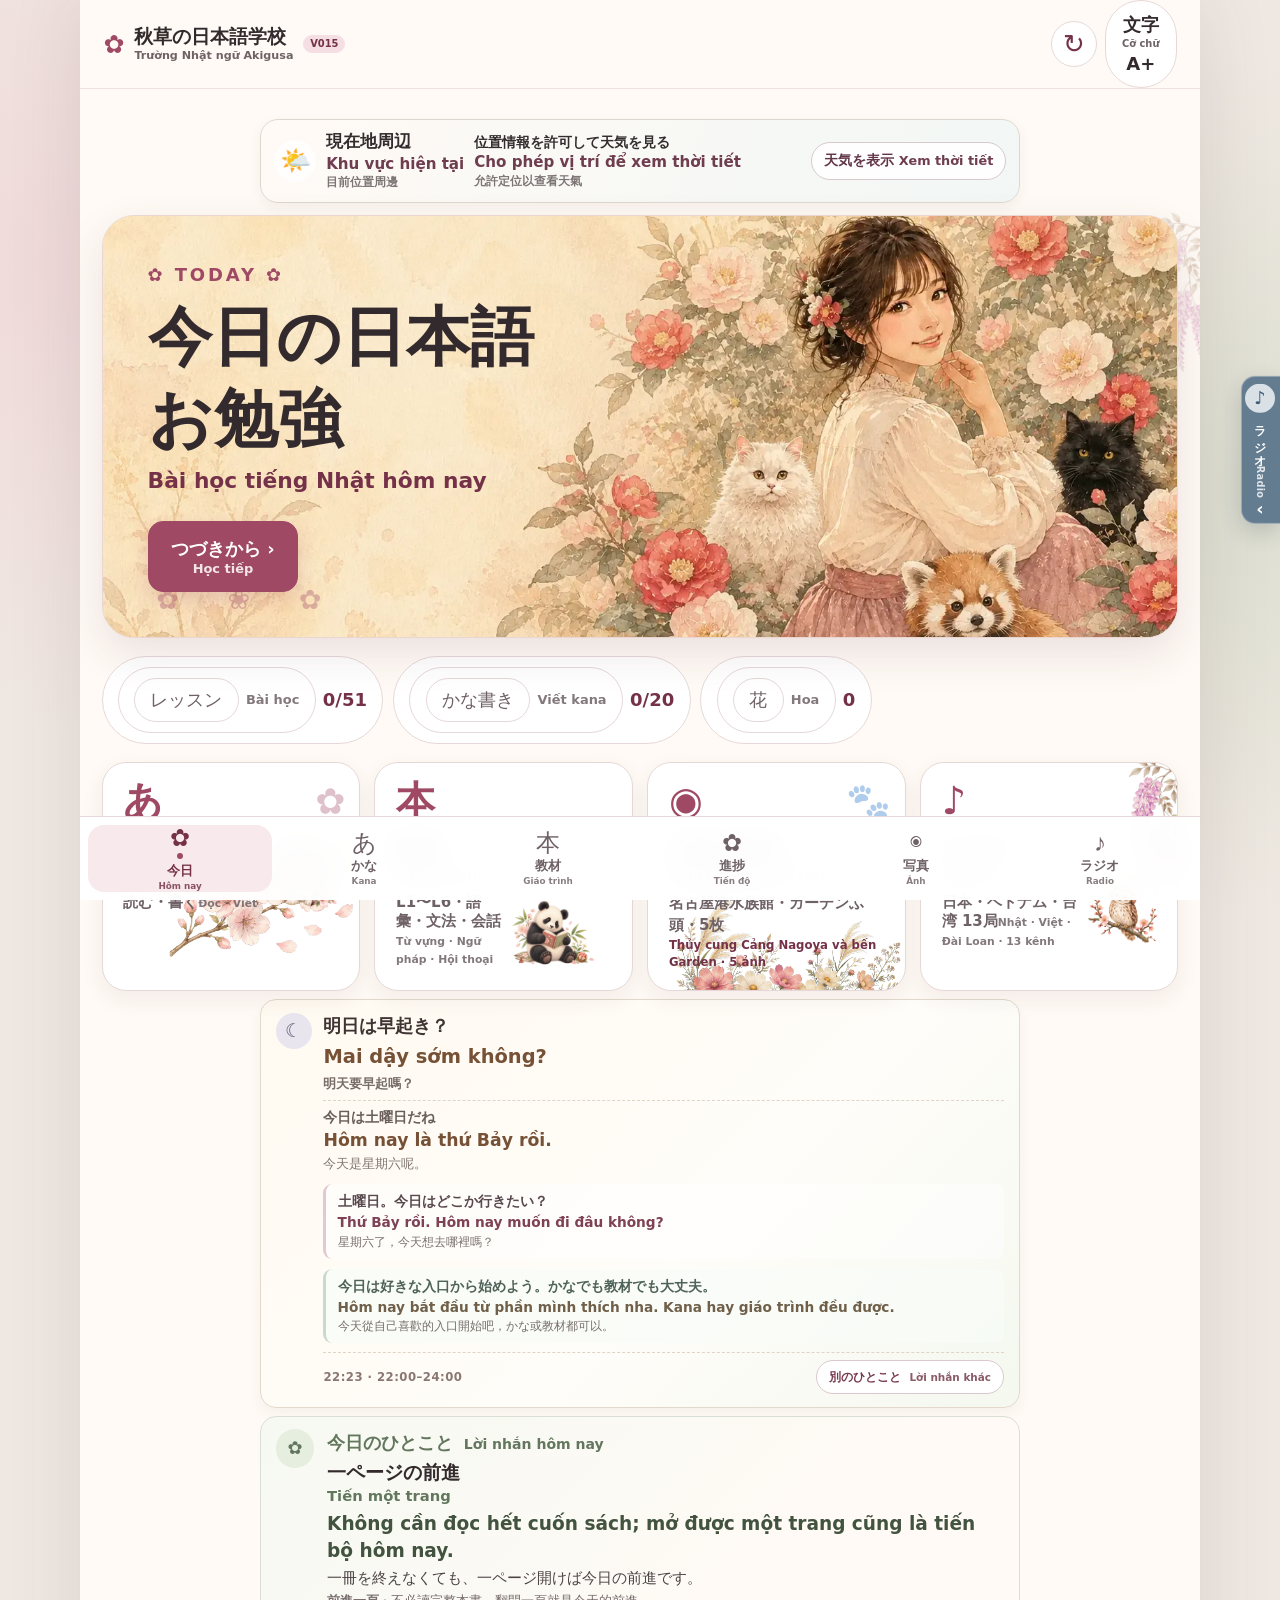
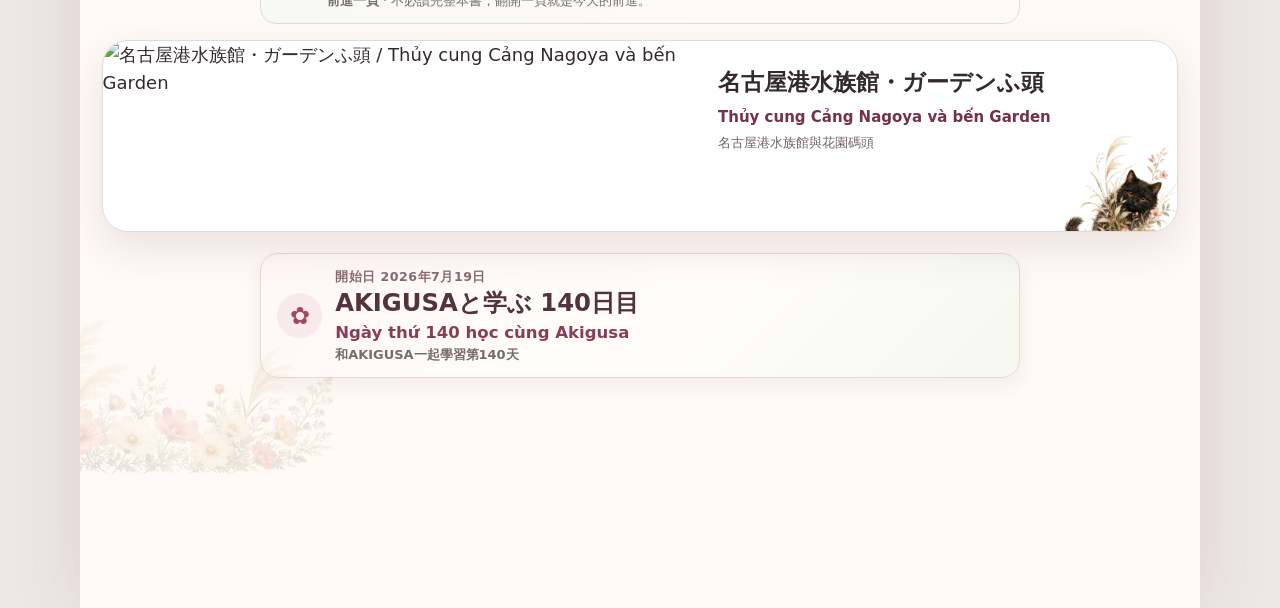
==== commit 29a6b3fe: "Add files via upload" ====
--- a/index.html
+++ b/index.html
@@ -1,2 +1,2 @@
-<!DOCTYPE html><html lang="ja"><head><meta charSet="utf-8"/><meta http-equiv="Cache-Control" content="no-cache, no-store, must-revalidate"/><meta http-equiv="Pragma" content="no-cache"/><meta http-equiv="Expires" content="0"/><meta name="viewport" content="width=device-width, initial-scale=1"/><link rel="preload" as="image" href="./rabbit-kana-practice.webp"/><link rel="preload" as="image" href="./panda-study-flowers.webp"/><link rel="preload" as="image" href="./owl-listening.webp"/><link rel="stylesheet" href="./index-v01519-bafd2b6b.css" data-rsc-css-href="./index-v01519-bafd2b6b.css" data-precedence="vite-rsc/importer-resources"/><link rel="stylesheet" href="./page-v01519-39e9f80a.css" data-precedence="vite-rsc/client-reference"/><link rel="modulepreload" href="./layout-segment-context-v01519-08407bf6.js" crossorigin=""/><link rel="modulepreload" href="./rolldown-runtime-S-ySWqyJ.js" crossorigin=""/><link rel="modulepreload" href="./index-v01532-fullreview-d0b2cc9c.js" crossorigin=""/><link rel="modulepreload" href="./framework-CXnKph_e.js" crossorigin=""/><link rel="modulepreload" href="./page-v01532-fullreview-5fb27806.js" crossorigin=""/><title>秋草の日本語学校</title><meta name="description" content="ベトナム語・繁体字・拼音で学ぶLevel制日本語アプリ。Ứng dụng học tiếng Nhật theo cấp độ bằng tiếng Việt, chữ Phồn thể và Pinyin."/><link rel="icon" href="./app-icon-192.png"/><link rel="apple-touch-icon" href="./app-icon-192.png"/><link rel="manifest" href="./manifest.webmanifest"/><meta name="mobile-web-app-capable" content="yes"/><meta name="apple-mobile-web-app-title" content="秋草の日本語学校"/><meta name="apple-mobile-web-app-status-bar-style" content="default"/><meta name="codex-preview" content="development"/><meta name="mobile-web-app-capable" content="yes"/><meta name="theme-color" content="#a6536d"/><script>self.__VINEXT_RSC_PARAMS__={}</script><script>self.__VINEXT_RSC_NAV__={"pathname":"/","searchParams":[]}</script><link rel="modulepreload" href="./index-v01532-fullreview-d0b2cc9c.js" />
-<meta name="akigusa-static-upload" content="github-pages-flat"/><link rel="stylesheet" href="./akigusa-enhancements-v01534.css" data-aki-enhancement="V015.34"/></head><body><div class="app-shell"><header class="app-header"><button class="brand" aria-label="ホームへ / Về trang chủ"><span class="brand-flower">✿</span><span class="brand-copy"><span>秋草の日本語学校</span><small lang="vi">Trường Nhật ngữ Akigusa</small></span><small class="app-version-badge">V015</small></button><div class="header-actions"><button class="page-refresh-button" aria-label="ページ全体を更新 / Làm mới toàn bộ trang" title="ページを更新 / Làm mới trang"><span aria-hidden="true">↻</span></button><div class="text-size-wrap"><button class="size-trigger" aria-expanded="false" aria-label="文字サイズ / Cỡ chữ">文字 <small lang="vi">Cỡ chữ</small> <b>A<!-- -->+</b></button></div></div></header><main class="main-content"><section class="app-tab-panel is-active" data-app-tab="today"><div class="screen today-screen"><section class="weather-bar weather-bar--idle" aria-label="現在地の天気 / Thời tiết khu vực hiện tại" aria-busy="false"><div class="weather-bar__main"><span class="weather-bar__icon" aria-hidden="true">🌤️</span><div class="weather-bar__place"><strong lang="ja">現在地周辺</strong><span lang="vi">Khu vực hiện tại</span><small lang="zh-Hant">目前位置周邊</small></div><span class="weather-bar__status" role="status">…</span></div></section><section class="hero-card"><picture class="hero-picture"><img class="hero-art hero-art--cafe" src="./aki-hero.webp" alt="植物の多いカフェで茶トラ猫と緑のぬいぐるみと過ごす秋ちゃん / Aki-chan ở quán cà phê đầy cây xanh cùng mèo vàng và gấu bông xanh" width="1200" height="800" decoding="async"/></picture><div class="hero-copy"><span class="hero-kicker">✿ TODAY ✿</span><h1><span class="hero-title-ja">今日の日本語お勉強</span><small lang="vi">Bài học tiếng Nhật hôm nay</small></h1><button class="primary-button"><span class="ui-bi"><span>つづきから ›</span><small lang="vi">Học tiếp</small></span></button></div></section><div class="progress-pills" aria-label="進捗 / Tiến độ"><span><span class="ui-bi"><span>レッスン</span><small lang="vi">Bài học</small></span><b>0<!-- -->/51</b></span><span><span class="ui-bi"><span>かな書き</span><small lang="vi">Viết kana</small></span><b>0<!-- -->/20</b></span><button><span class="ui-bi"><span>花</span><small lang="vi">Hoa</small></span><b>0</b></button></div><section class="quick-grid"><button class="quick-card flower-card"><span class="quick-icon">あ</span><strong><span class="ui-bi"><span>かな練習</span><small lang="vi">Luyện kana</small></span></strong><small><span class="ui-bi"><span>読む・書く</span><small lang="vi">Đọc · Viết</small></span></small><img class="quick-animal" src="./rabbit-kana-practice.webp" alt="" aria-hidden="true"/></button><button class="quick-card cat-card"><span class="quick-icon">本</span><strong><span class="ui-bi"><span>教材</span><small lang="vi">Giáo trình</small></span></strong><small><span class="ui-bi"><span>L1〜L6・語彙・文法・会話</span><small lang="vi">Từ vựng · Ngữ pháp · Hội thoại</small></span></small><img class="quick-animal quick-panda" src="./panda-study-flowers.webp" alt="" aria-hidden="true"/></button><button class="quick-card photo-card"><span class="quick-icon">◉</span><strong><span class="ui-bi"><span>今日の日本</span><small lang="vi">Nhật Bản hôm nay</small></span></strong><small><span>日本<!-- -->・5枚</span><span lang="vi">Nhật Bản<!-- --> · 5 ảnh</span></small></button><button class="quick-card radio-card"><span class="quick-icon">♪</span><strong><span class="ui-bi"><span>ラジオ</span><small lang="vi">Radio</small></span></strong><small><span class="ui-bi"><span>日本・ベトナム・台湾 13局</span><small lang="vi">Nhật · Việt · Đài Loan · 13 kênh</small></span></small><img class="quick-animal quick-owl" src="./owl-listening.webp" alt="" aria-hidden="true"/></button></section></div></section><audio preload="none" aria-hidden="true"></audio><aside class="rx-dock is-bottom is-center is-collapsed" aria-label="音楽ラジオ ミニプレーヤー / Trình phát radio thu nhỏ"><button type="button" class="rx-dock-restore" aria-label="ラジオを開く / Mở radio. J1 HITS, 停止中 / Đã dừng"><span class="" aria-hidden="true">♪</span><b><span lang="ja">ラジオ</span><small lang="vi">Radio</small></b><i aria-hidden="true">‹</i></button></aside></main><nav class="bottom-nav" aria-label="メインメニュー / Menu chính"><button class="nav-button active" aria-current="page" aria-label="今日 / Hôm nay"><span>✿</span><b>今日<small lang="vi">Hôm nay</small></b></button><button class="nav-button" aria-label="かな / Kana"><span>あ</span><b>かな<small lang="vi">Kana</small></b></button><button class="nav-button" aria-label="教材 / Giáo trình"><span>本</span><b>教材<small lang="vi">Giáo trình</small></b></button><button class="nav-button" aria-label="進捗 / Tiến độ"><span>✿</span><b>進捗<small lang="vi">Tiến độ</small></b></button><button class="nav-button" aria-label="写真 / Ảnh"><span>◉</span><b>写真<small lang="vi">Ảnh</small></b></button><button class="nav-button" aria-label="ラジオ / Radio"><span>♪</span><b>ラジオ<small lang="vi">Radio</small></b></button></nav></div><script id="_R_">import("./index-v01532-fullreview-d0b2cc9c.js")</script><script>self.__VINEXT_RSC_CHUNKS__=self.__VINEXT_RSC_CHUNKS__||[];self.__VINEXT_RSC_CHUNKS__.push("2:I[\"8c0f216c4604\",[],\"Children\",1]\n3:I[\"15c18cfaeeff\",[],\"LayoutSegmentProvider\",1]\n4:I[\"8c0f216c4604\",[],\"Slot\",1]\n5:I[\"593f344dc510\",[],\"RedirectBoundary\",1]\n:HL[\"./index-v01519-bafd2b6b.css\",\"style\"]\n")</script><script>self.__VINEXT_RSC_CHUNKS__=self.__VINEXT_RSC_CHUNKS__||[];self.__VINEXT_RSC_CHUNKS__.push("0:{\"__route\":\"route:/\",\"__interceptionContext\":null,\"__layoutIds\":[\"layout:/\"],\"__rootLayout\":\"/\",\"page:/\":\"$L1\",\"layout:/\":[[[[\"$\",\"link\",\"css:./index-v01519-bafd2b6b.css\",{\"rel\":\"stylesheet\",\"precedence\":\"vite-rsc/importer-resources\",\"href\":\"./index-v01519-bafd2b6b.css\",\"data-rsc-css-href\":\"./index-v01519-bafd2b6b.css\"}],\"$undefined\"],[\"$\",\"html\",null,{\"lang\":\"ja\",\"children\":[\"$\",\"body\",null,{\"children\":[\"$\",\"$L2\",null,{}]}]}]],null],\"route:/\":[[[\"$\",\"meta\",null,{\"charSet\":\"utf-8\"}],[[\"$\",\"title\",\"0\",{\"children\":\"秋草の日本語学校\"}],[\"$\",\"meta\",\"1\",{\"name\":\"description\",\"content\":\"ベトナム語・繁体字・拼音で学ぶLevel制日本語アプリ。Ứng dụng học tiếng Nhật theo cấp độ bằng tiếng Việt, chữ Phồn thể và Pinyin.\"}],[\"$\",\"link\",\"2\",{\"rel\":\"icon\",\"href\":\"./app-icon-192.png\"}],[\"$\",\"link\",\"3\",{\"rel\":\"apple-touch-icon\",\"href\":\"./app-icon-192.png\"}],[\"$\",\"link\",\"4\",{\"rel\":\"manifest\",\"href\":\"./manifest.webmanifest\"}],[\"$\",\"meta\",\"5\",{\"name\":\"mobile-web-app-capable\",\"content\":\"yes\"}],[\"$\",\"meta\",\"6\",{\"name\":\"apple-mobile-web-app-title\",\"content\":\"秋草の日本語学校\"}],[\"$\",\"meta\",\"7\",{\"name\":\"apple-mobile-web-app-status-bar-style\",\"content\":\"default\"}],[\"$\",\"meta\",\"8\",{\"name\":\"codex-preview\",\"content\":\"development\"}],[\"$\",\"meta\",\"9\",{\"name\":\"mobile-web-app-capable\",\"content\":\"yes\"}]],[[\"$\",\"meta\",\"0\",{\"name\":\"viewport\",\"content\":\"width=device-width, initial-scale=1\"}],[\"$\",\"meta\",\"1\",{\"name\":\"theme-color\",\"content\":\"#a6536d\"}]]],[\"$\",\"$L3\",null,{\"segmentMap\":{\"children\":[]},\"children\":[\"$\",\"$L4\",null,{\"id\":\"layout:/\",\"parallelSlots\":\"$undefined\",\"children\":[\"$\",\"$L5\",null,{\"children\":[\"$\",\"$L3\",null,{\"segmentMap\":{\"children\":[]},\"children\":[\"$\",\"$L4\",null,{\"id\":\"page:/\"}]}]}]}]}]],\"__layoutFlags\":{\"layout:/\":\"s\"},\"__artifactCompatibility\":{\"schemaVersion\":1,\"graphVersion\":\"app-route-graph:4uhn5s1wvoptc\",\"deploymentVersion\":\"33594d3a-458b-4c43-b851-c48b7a370aa8\",\"appElementsSchemaVersion\":1,\"rscPayloadSchemaVersion\":1,\"rootBoundaryId\":\"/\",\"renderEpoch\":null}}\n")</script><script>self.__VINEXT_RSC_CHUNKS__=self.__VINEXT_RSC_CHUNKS__||[];self.__VINEXT_RSC_CHUNKS__.push("6:I[\"6efdf509a785\",[],\"default\",1]\n1:[\"$\",\"$L6\",null,{\"params\":\"$@7\",\"searchParams\":\"$@8\"}]\n")</script><script>self.__VINEXT_RSC_CHUNKS__=self.__VINEXT_RSC_CHUNKS__||[];self.__VINEXT_RSC_CHUNKS__.push("7:{}\n8:{}\n")</script><script>self.__VINEXT_RSC_DONE__=true</script><script defer src="./akigusa-enhancements-v01534.js" data-aki-enhancement="V015.34"></script></body></html>+<!DOCTYPE html><html lang="ja"><head><meta charSet="utf-8"/><meta http-equiv="Cache-Control" content="no-cache, no-store, must-revalidate"/><meta http-equiv="Pragma" content="no-cache"/><meta http-equiv="Expires" content="0"/><meta name="viewport" content="width=device-width, initial-scale=1"/><link rel="preload" as="image" href="./rabbit-kana-practice.webp"/><link rel="preload" as="image" href="./panda-study-flowers.webp"/><link rel="preload" as="image" href="./owl-listening.webp"/><link rel="stylesheet" href="./index-v01519-bafd2b6b.css" data-rsc-css-href="./index-v01519-bafd2b6b.css" data-precedence="vite-rsc/importer-resources"/><link rel="stylesheet" href="./page-v01519-39e9f80a.css" data-precedence="vite-rsc/client-reference"/><link rel="modulepreload" href="./layout-segment-context-v01519-08407bf6.js" crossorigin=""/><link rel="modulepreload" href="./rolldown-runtime-S-ySWqyJ.js" crossorigin=""/><link rel="modulepreload" href="./index-v01538-cachefix-c1ee8173.js" crossorigin=""/><link rel="modulepreload" href="./framework-CXnKph_e.js" crossorigin=""/><link rel="modulepreload" href="./page-v01538-cachefix-c83ea288.js" crossorigin=""/><title>秋草の日本語学校</title><meta name="description" content="ベトナム語・繁体字・拼音で学ぶLevel制日本語アプリ。Ứng dụng học tiếng Nhật theo cấp độ bằng tiếng Việt, chữ Phồn thể và Pinyin."/><link rel="icon" href="./app-icon-192.png"/><link rel="apple-touch-icon" href="./app-icon-192.png"/><link rel="manifest" href="./manifest.webmanifest"/><meta name="mobile-web-app-capable" content="yes"/><meta name="apple-mobile-web-app-title" content="秋草の日本語学校"/><meta name="apple-mobile-web-app-status-bar-style" content="default"/><meta name="codex-preview" content="development"/><meta name="mobile-web-app-capable" content="yes"/><meta name="theme-color" content="#a6536d"/><script>self.__VINEXT_RSC_PARAMS__={}</script><script>self.__VINEXT_RSC_NAV__={"pathname":"/","searchParams":[]}</script><link rel="modulepreload" href="./index-v01538-cachefix-c1ee8173.js" />
+<meta name="akigusa-static-upload" content="github-pages-flat"/><meta name="akigusa-release" content="V015.38"/><link rel="stylesheet" href="./akigusa-enhancements-v01538.css" data-aki-enhancement="V015.38"/></head><body><div class="app-shell"><header class="app-header"><button class="brand" aria-label="ホームへ / Về trang chủ"><span class="brand-flower">✿</span><span class="brand-copy"><span>秋草の日本語学校</span><small lang="vi">Trường Nhật ngữ Akigusa</small></span><small class="app-version-badge">V015</small></button><div class="header-actions"><button class="page-refresh-button" aria-label="ページ全体を更新 / Làm mới toàn bộ trang" title="ページを更新 / Làm mới trang"><span aria-hidden="true">↻</span></button><div class="text-size-wrap"><button class="size-trigger" aria-expanded="false" aria-label="文字サイズ / Cỡ chữ">文字 <small lang="vi">Cỡ chữ</small> <b>A<!-- -->+</b></button></div></div></header><main class="main-content"><section class="app-tab-panel is-active" data-app-tab="today"><div class="screen today-screen"><section class="weather-bar weather-bar--idle" aria-label="現在地の天気 / Thời tiết khu vực hiện tại" aria-busy="false"><div class="weather-bar__main"><span class="weather-bar__icon" aria-hidden="true">🌤️</span><div class="weather-bar__place"><strong lang="ja">現在地周辺</strong><span lang="vi">Khu vực hiện tại</span><small lang="zh-Hant">目前位置周邊</small></div><span class="weather-bar__status" role="status">…</span></div></section><section class="hero-card"><picture class="hero-picture"><img class="hero-art hero-art--cafe" src="./aki-hero.webp" alt="植物の多いカフェで茶トラ猫と緑のぬいぐるみと過ごす秋ちゃん / Aki-chan ở quán cà phê đầy cây xanh cùng mèo vàng và gấu bông xanh" width="1200" height="800" decoding="async"/></picture><div class="hero-copy"><span class="hero-kicker">✿ TODAY ✿</span><h1><span class="hero-title-ja">今日の日本語お勉強</span><small lang="vi">Bài học tiếng Nhật hôm nay</small></h1><button class="primary-button"><span class="ui-bi"><span>つづきから ›</span><small lang="vi">Học tiếp</small></span></button></div></section><div class="progress-pills" aria-label="進捗 / Tiến độ"><span><span class="ui-bi"><span>レッスン</span><small lang="vi">Bài học</small></span><b>0<!-- -->/51</b></span><span><span class="ui-bi"><span>かな書き</span><small lang="vi">Viết kana</small></span><b>0<!-- -->/20</b></span><button><span class="ui-bi"><span>花</span><small lang="vi">Hoa</small></span><b>0</b></button></div><section class="quick-grid"><button class="quick-card flower-card"><span class="quick-icon">あ</span><strong><span class="ui-bi"><span>かな練習</span><small lang="vi">Luyện kana</small></span></strong><small><span class="ui-bi"><span>読む・書く</span><small lang="vi">Đọc · Viết</small></span></small><img class="quick-animal" src="./rabbit-kana-practice.webp" alt="" aria-hidden="true"/></button><button class="quick-card cat-card"><span class="quick-icon">本</span><strong><span class="ui-bi"><span>教材</span><small lang="vi">Giáo trình</small></span></strong><small><span class="ui-bi"><span>L1〜L6・語彙・文法・会話</span><small lang="vi">Từ vựng · Ngữ pháp · Hội thoại</small></span></small><img class="quick-animal quick-panda" src="./panda-study-flowers.webp" alt="" aria-hidden="true"/></button><button class="quick-card photo-card"><span class="quick-icon">◉</span><strong><span class="ui-bi"><span>今日の日本</span><small lang="vi">Nhật Bản hôm nay</small></span></strong><small><span>日本<!-- -->・5枚</span><span lang="vi">Nhật Bản<!-- --> · 5 ảnh</span></small></button><button class="quick-card radio-card"><span class="quick-icon">♪</span><strong><span class="ui-bi"><span>ラジオ</span><small lang="vi">Radio</small></span></strong><small><span class="ui-bi"><span>日本・ベトナム・台湾 13局</span><small lang="vi">Nhật · Việt · Đài Loan · 13 kênh</small></span></small><img class="quick-animal quick-owl" src="./owl-listening.webp" alt="" aria-hidden="true"/></button></section></div></section><audio preload="none" aria-hidden="true"></audio><aside class="rx-dock is-bottom is-center is-collapsed" aria-label="音楽ラジオ ミニプレーヤー / Trình phát radio thu nhỏ"><button type="button" class="rx-dock-restore" aria-label="ラジオを開く / Mở radio. J1 HITS, 停止中 / Đã dừng"><span class="" aria-hidden="true">♪</span><b><span lang="ja">ラジオ</span><small lang="vi">Radio</small></b><i aria-hidden="true">‹</i></button></aside></main><nav class="bottom-nav" aria-label="メインメニュー / Menu chính"><button class="nav-button active" aria-current="page" aria-label="今日 / Hôm nay"><span>✿</span><b>今日<small lang="vi">Hôm nay</small></b></button><button class="nav-button" aria-label="かな / Kana"><span>あ</span><b>かな<small lang="vi">Kana</small></b></button><button class="nav-button" aria-label="教材 / Giáo trình"><span>本</span><b>教材<small lang="vi">Giáo trình</small></b></button><button class="nav-button" aria-label="進捗 / Tiến độ"><span>✿</span><b>進捗<small lang="vi">Tiến độ</small></b></button><button class="nav-button" aria-label="写真 / Ảnh"><span>◉</span><b>写真<small lang="vi">Ảnh</small></b></button><button class="nav-button" aria-label="ラジオ / Radio"><span>♪</span><b>ラジオ<small lang="vi">Radio</small></b></button></nav></div><script id="_R_">import("./index-v01538-cachefix-c1ee8173.js")</script><script>self.__VINEXT_RSC_CHUNKS__=self.__VINEXT_RSC_CHUNKS__||[];self.__VINEXT_RSC_CHUNKS__.push("2:I[\"8c0f216c4604\",[],\"Children\",1]\n3:I[\"15c18cfaeeff\",[],\"LayoutSegmentProvider\",1]\n4:I[\"8c0f216c4604\",[],\"Slot\",1]\n5:I[\"593f344dc510\",[],\"RedirectBoundary\",1]\n:HL[\"./index-v01519-bafd2b6b.css\",\"style\"]\n")</script><script>self.__VINEXT_RSC_CHUNKS__=self.__VINEXT_RSC_CHUNKS__||[];self.__VINEXT_RSC_CHUNKS__.push("0:{\"__route\":\"route:/\",\"__interceptionContext\":null,\"__layoutIds\":[\"layout:/\"],\"__rootLayout\":\"/\",\"page:/\":\"$L1\",\"layout:/\":[[[[\"$\",\"link\",\"css:./index-v01519-bafd2b6b.css\",{\"rel\":\"stylesheet\",\"precedence\":\"vite-rsc/importer-resources\",\"href\":\"./index-v01519-bafd2b6b.css\",\"data-rsc-css-href\":\"./index-v01519-bafd2b6b.css\"}],\"$undefined\"],[\"$\",\"html\",null,{\"lang\":\"ja\",\"children\":[\"$\",\"body\",null,{\"children\":[\"$\",\"$L2\",null,{}]}]}]],null],\"route:/\":[[[\"$\",\"meta\",null,{\"charSet\":\"utf-8\"}],[[\"$\",\"title\",\"0\",{\"children\":\"秋草の日本語学校\"}],[\"$\",\"meta\",\"1\",{\"name\":\"description\",\"content\":\"ベトナム語・繁体字・拼音で学ぶLevel制日本語アプリ。Ứng dụng học tiếng Nhật theo cấp độ bằng tiếng Việt, chữ Phồn thể và Pinyin.\"}],[\"$\",\"link\",\"2\",{\"rel\":\"icon\",\"href\":\"./app-icon-192.png\"}],[\"$\",\"link\",\"3\",{\"rel\":\"apple-touch-icon\",\"href\":\"./app-icon-192.png\"}],[\"$\",\"link\",\"4\",{\"rel\":\"manifest\",\"href\":\"./manifest.webmanifest\"}],[\"$\",\"meta\",\"5\",{\"name\":\"mobile-web-app-capable\",\"content\":\"yes\"}],[\"$\",\"meta\",\"6\",{\"name\":\"apple-mobile-web-app-title\",\"content\":\"秋草の日本語学校\"}],[\"$\",\"meta\",\"7\",{\"name\":\"apple-mobile-web-app-status-bar-style\",\"content\":\"default\"}],[\"$\",\"meta\",\"8\",{\"name\":\"codex-preview\",\"content\":\"development\"}],[\"$\",\"meta\",\"9\",{\"name\":\"mobile-web-app-capable\",\"content\":\"yes\"}]],[[\"$\",\"meta\",\"0\",{\"name\":\"viewport\",\"content\":\"width=device-width, initial-scale=1\"}],[\"$\",\"meta\",\"1\",{\"name\":\"theme-color\",\"content\":\"#a6536d\"}]]],[\"$\",\"$L3\",null,{\"segmentMap\":{\"children\":[]},\"children\":[\"$\",\"$L4\",null,{\"id\":\"layout:/\",\"parallelSlots\":\"$undefined\",\"children\":[\"$\",\"$L5\",null,{\"children\":[\"$\",\"$L3\",null,{\"segmentMap\":{\"children\":[]},\"children\":[\"$\",\"$L4\",null,{\"id\":\"page:/\"}]}]}]}]}]],\"__layoutFlags\":{\"layout:/\":\"s\"},\"__artifactCompatibility\":{\"schemaVersion\":1,\"graphVersion\":\"app-route-graph:4uhn5s1wvoptc\",\"deploymentVersion\":\"33594d3a-458b-4c43-b851-c48b7a370aa8\",\"appElementsSchemaVersion\":1,\"rscPayloadSchemaVersion\":1,\"rootBoundaryId\":\"/\",\"renderEpoch\":null}}\n")</script><script>self.__VINEXT_RSC_CHUNKS__=self.__VINEXT_RSC_CHUNKS__||[];self.__VINEXT_RSC_CHUNKS__.push("6:I[\"6efdf509a785\",[],\"default\",1]\n1:[\"$\",\"$L6\",null,{\"params\":\"$@7\",\"searchParams\":\"$@8\"}]\n")</script><script>self.__VINEXT_RSC_CHUNKS__=self.__VINEXT_RSC_CHUNKS__||[];self.__VINEXT_RSC_CHUNKS__.push("7:{}\n8:{}\n")</script><script>self.__VINEXT_RSC_DONE__=true</script><script defer src="./akigusa-enhancements-v01538.js" data-aki-enhancement="V015.38"></script></body></html>
--- a/akigusa-enhancements-v01538.css
+++ b/akigusa-enhancements-v01538.css
@@ -0,0 +1,706 @@
+
+/* AKIGUSA V015.38 entertainment, all-day messages and responsive illustration layer. */
+.today-screen,
+.today-screen > *,
+.today-screen .hero-card,
+.today-screen .hero-picture,
+.today-screen .hero-art {
+  box-sizing: border-box;
+  min-width: 0;
+  max-width: 100%;
+}
+
+.today-screen .hero-card {
+  width: 100%;
+}
+
+.today-screen .hero-picture[data-aki-full-width="true"] {
+  width: 100%;
+  overflow: hidden;
+}
+
+.today-screen .hero-picture[data-aki-full-width="true"] .hero-art {
+  width: 100%;
+  max-width: none;
+}
+
+.aki-day-counter {
+  width: min(100%, 760px);
+  margin: .7rem auto .45rem;
+  padding: .72rem .9rem;
+  border: 1px solid #ead7d1;
+  border-radius: 18px;
+  background: linear-gradient(135deg, #fff8f5 0%, #fffdf9 56%, #f5f8ef 100%);
+  box-shadow: 0 7px 20px rgba(79, 48, 58, .07);
+  display: grid;
+  grid-template-columns: auto minmax(0, 1fr);
+  align-items: center;
+  gap: .72rem;
+  overflow: hidden;
+}
+
+.aki-day-counter__flower {
+  width: 2.5rem;
+  height: 2.5rem;
+  border-radius: 50%;
+  display: grid;
+  place-items: center;
+  color: #9f4965;
+  background: #f8e9ed;
+  font-family: serif;
+  font-size: 1.35rem;
+}
+
+.aki-day-counter__copy {
+  min-width: 0;
+  display: grid;
+  gap: .05rem;
+}
+
+.aki-day-counter__copy > * {
+  min-width: 0;
+  margin: 0;
+  overflow-wrap: anywhere;
+}
+
+.aki-day-counter__copy > small {
+  color: #8a6a70;
+  font-size: .7rem;
+  font-weight: 800;
+  letter-spacing: .04em;
+}
+
+.aki-day-counter__copy > strong {
+  color: #53343e;
+  font-size: clamp(1.05rem, 3.5vw, 1.35rem);
+  line-height: 1.35;
+}
+
+.aki-day-counter__copy > b {
+  color: #873e57;
+  font-size: .92rem;
+  line-height: 1.45;
+}
+
+.aki-day-counter__copy > em {
+  color: #776c68;
+  font-size: .72rem;
+  font-style: normal;
+  font-weight: 650;
+  line-height: 1.45;
+}
+
+.aki-flower-panel {
+  width: min(100%, 900px);
+  margin: .75rem auto .55rem;
+  border: 1px solid #e5d9d1;
+  border-radius: 24px;
+  background: #fffdf9;
+  box-shadow: 0 9px 26px rgba(70, 50, 41, .08);
+  display: grid;
+  grid-template-columns: minmax(220px, 42%) minmax(0, 1fr);
+  overflow: hidden;
+}
+
+.aki-flower-panel__visual {
+  min-width: 0;
+  padding: .65rem;
+  background: linear-gradient(145deg, #f7eee9 0%, #f2f7eb 100%);
+  display: grid;
+  grid-template-rows: minmax(150px, 1fr) 54px;
+  gap: .45rem;
+}
+
+.aki-flower-panel__main {
+  width: 100%;
+  height: 100%;
+  min-height: 170px;
+  max-height: 255px;
+  object-fit: contain;
+  object-position: center;
+  display: block;
+  border-radius: 17px;
+  background: rgba(255,255,255,.56);
+}
+
+.aki-flower-panel__mini {
+  display: grid;
+  grid-template-columns: repeat(4, minmax(0, 1fr));
+  gap: .35rem;
+  min-width: 0;
+}
+
+.aki-flower-panel__mini img {
+  width: 100%;
+  height: 54px;
+  object-fit: contain;
+  border: 1px solid rgba(159, 73, 101, .13);
+  border-radius: 11px;
+  background: rgba(255,255,255,.78);
+}
+
+.aki-flower-panel__copy {
+  min-width: 0;
+  padding: 1.15rem 1.2rem 1.05rem;
+  display: flex;
+  flex-direction: column;
+  justify-content: center;
+  align-items: flex-start;
+}
+
+.aki-flower-panel__copy > * {
+  max-width: 100%;
+  overflow-wrap: anywhere;
+}
+
+.aki-flower-panel__kicker {
+  color: #9f4965;
+  letter-spacing: .12em;
+  font-size: .65rem;
+  font-weight: 900;
+}
+
+.aki-flower-panel h2 {
+  margin: .2rem 0 .5rem;
+  color: #3f3434;
+  font-size: clamp(1.35rem, 4vw, 2rem);
+  line-height: 1.15;
+}
+
+.aki-flower-panel h2 small {
+  display: block;
+  margin-top: .18rem;
+  color: #8e4960;
+  font-size: .48em;
+}
+
+.aki-flower-panel h3 {
+  margin: 0 0 .48rem;
+  color: #6e4654;
+  display: flex;
+  flex-wrap: wrap;
+  align-items: baseline;
+  gap: .25rem .55rem;
+}
+
+.aki-flower-panel h3 span {
+  font-size: 1.15rem;
+}
+
+.aki-flower-panel h3 b {
+  font-size: .9rem;
+}
+
+.aki-flower-panel h3 small {
+  color: #776c68;
+  font-size: .72rem;
+}
+
+.aki-flower-panel__copy p,
+.aki-flower-panel__copy > strong,
+.aki-flower-panel__copy > em {
+  margin: 0;
+  line-height: 1.55;
+}
+
+.aki-flower-panel__copy p {
+  color: #493b3f;
+  font-size: .95rem;
+  font-weight: 800;
+}
+
+.aki-flower-panel__copy > strong {
+  color: #7d4055;
+  font-size: .92rem;
+}
+
+.aki-flower-panel__copy > em {
+  color: #786c68;
+  font-size: .72rem;
+  font-style: normal;
+  font-weight: 650;
+}
+
+.aki-flower-next,
+.aki-message-next {
+  cursor: pointer;
+  border: 1px solid #dbc9cf;
+  border-radius: 999px;
+  color: #76384e;
+  background: #fff;
+  min-height: 40px;
+  margin-top: .7rem;
+  padding: .42rem .8rem;
+  font: inherit;
+  font-size: .72rem;
+  font-weight: 850;
+  display: inline-flex;
+  align-items: center;
+  gap: .45rem;
+}
+
+.aki-flower-next b,
+.aki-message-next b {
+  color: #8a5a68;
+  font-size: .88em;
+}
+
+.aki-time-greeting {
+  width: min(100%, 760px);
+}
+
+.aki-time-greeting .time-greeting-copy {
+  width: 100%;
+}
+
+.aki-greeting-controls {
+  border-top: 1px dashed #dfd4c8;
+  margin-top: .3rem;
+  padding-top: .38rem;
+  display: flex;
+  flex-wrap: wrap;
+  align-items: center;
+  justify-content: space-between;
+  gap: .35rem .7rem;
+}
+
+.aki-greeting-clock {
+  color: #8b7772;
+  font-size: .65rem;
+  font-weight: 750;
+  letter-spacing: .04em;
+}
+
+.aki-message-next {
+  margin-top: 0;
+  min-height: 34px;
+  padding: .3rem .68rem;
+  font-size: .66rem;
+}
+
+.time-greeting--midnight .time-greeting-mark,
+.time-greeting--late .time-greeting-mark {
+  color: #655d78;
+  background: #e8e5ee;
+}
+
+.time-greeting--dawn .time-greeting-mark,
+.time-greeting--breakfast .time-greeting-mark {
+  color: #956a35;
+  background: #f5ead4;
+}
+
+.time-greeting--start .time-greeting-mark,
+.time-greeting--late-morning .time-greeting-mark {
+  color: #6f744b;
+  background: #edf0dc;
+}
+
+.time-greeting--early-afternoon .time-greeting-mark,
+.time-greeting--late-afternoon .time-greeting-mark {
+  color: #537064;
+  background: #e1efe8;
+}
+
+.time-greeting--sunset .time-greeting-mark {
+  color: #a45c49;
+  background: #f6e2d7;
+}
+
+.time-greeting--evening .time-greeting-mark {
+  color: #5f6680;
+  background: #e4e8f2;
+}
+
+.aki-radio-intro {
+  border: 1px solid #dbe1e6;
+  border-radius: 20px;
+  background: linear-gradient(135deg, #f7fbfd 0%, #fffaf7 100%);
+  padding: .85rem 1rem;
+  display: grid;
+  gap: .45rem;
+}
+
+.aki-radio-intro > div {
+  display: grid;
+  gap: .08rem;
+}
+
+.aki-radio-intro b[lang="ja"] {
+  color: #405a70;
+  font-size: .95rem;
+}
+
+.aki-radio-intro strong[lang="vi"] {
+  color: #6d4353;
+  font-size: .9rem;
+}
+
+.aki-radio-intro small[lang="zh-Hant"] {
+  color: #756d69;
+  font-size: .7rem;
+}
+
+.aki-radio-intro p {
+  margin: 0;
+  color: #687785;
+  display: grid;
+  gap: .04rem;
+  font-size: .7rem;
+  line-height: 1.5;
+}
+
+.aki-radio-intro p b {
+  color: #735565;
+}
+
+.aki-radio-filters {
+  width: 100%;
+  display: flex;
+  flex-wrap: wrap;
+  gap: .42rem;
+}
+
+.aki-radio-filters button {
+  cursor: pointer;
+  border: 1px solid #ced9e1;
+  border-radius: 999px;
+  color: #50677a;
+  background: #fff;
+  min-height: 40px;
+  padding: .42rem .75rem;
+  display: inline-flex;
+  align-items: baseline;
+  gap: .35rem;
+  font: inherit;
+  font-size: .72rem;
+  font-weight: 850;
+}
+
+.aki-radio-filters button b {
+  color: #7a5a67;
+  font-size: .82em;
+}
+
+.aki-radio-filters button.is-active {
+  border-color: #55758f;
+  color: #fff;
+  background: #55758f;
+  box-shadow: 0 4px 12px rgba(55, 79, 99, .18);
+}
+
+.aki-radio-filters button.is-active b {
+  color: #fff;
+}
+
+.rx-station-card[data-aki-region-label]::before {
+  content: attr(data-aki-region-label);
+  z-index: 2;
+  position: absolute;
+  top: .72rem;
+  left: .78rem;
+  color: #5f7180;
+  background: rgba(255,255,255,.9);
+  border: 1px solid rgba(84,113,139,.18);
+  border-radius: 999px;
+  padding: .18rem .45rem;
+  font-size: .52rem;
+  font-weight: 900;
+  letter-spacing: .05em;
+}
+
+.rx-station-card[hidden] {
+  display: none !important;
+}
+
+@media (max-width: 760px) {
+  .today-screen .hero-picture[data-aki-full-width="true"] {
+    aspect-ratio: 3 / 2;
+    background: #f8eae2;
+  }
+
+  .today-screen .hero-picture[data-aki-full-width="true"] .hero-art {
+    width: 100%;
+    height: 100%;
+    object-fit: cover;
+    object-position: center;
+  }
+
+  .today-screen .hero-picture[data-aki-full-width="true"] .hero-art--cafe {
+    object-position: center 35%;
+  }
+
+  .aki-flower-panel {
+    grid-template-columns: 1fr;
+  }
+
+  .aki-flower-panel__visual {
+    grid-template-rows: minmax(170px, 1fr) 50px;
+  }
+
+  .aki-flower-panel__main {
+    min-height: 190px;
+    max-height: 290px;
+  }
+
+  .aki-flower-panel__mini img {
+    height: 50px;
+  }
+}
+
+@media (max-width: 480px) {
+  .today-screen .hero-picture[data-aki-full-width="true"] {
+    aspect-ratio: 4 / 3;
+  }
+
+  .aki-day-counter {
+    margin-top: .55rem;
+    padding: .62rem .72rem;
+    border-radius: 16px;
+  }
+
+  .aki-day-counter__flower {
+    width: 2.1rem;
+    height: 2.1rem;
+    font-size: 1.15rem;
+  }
+
+  .aki-flower-panel {
+    border-radius: 20px;
+  }
+
+  .aki-flower-panel__visual {
+    padding: .5rem;
+    grid-template-rows: minmax(150px, 1fr) 44px;
+  }
+
+  .aki-flower-panel__main {
+    min-height: 165px;
+  }
+
+  .aki-flower-panel__mini img {
+    height: 44px;
+  }
+
+  .aki-flower-panel__copy {
+    padding: .9rem .85rem 1rem;
+  }
+
+  .aki-greeting-controls {
+    align-items: flex-start;
+    flex-direction: column;
+  }
+
+  .aki-radio-filters {
+    display: grid;
+    grid-template-columns: repeat(2, minmax(0, 1fr));
+  }
+
+  .aki-radio-filters button {
+    justify-content: center;
+    min-width: 0;
+    padding-inline: .45rem;
+  }
+
+  .aki-radio-filters button:first-child {
+    grid-column: 1 / -1;
+  }
+}
+
+@media (orientation: landscape) and (max-height: 560px) {
+  .today-screen .hero-card {
+    display: grid;
+    grid-template-columns: minmax(0, 58%) minmax(240px, 42%);
+  }
+
+  .today-screen .hero-picture[data-aki-full-width="true"] {
+    position: relative;
+    aspect-ratio: auto;
+    min-height: 280px;
+  }
+
+  .today-screen .hero-copy {
+    width: 100%;
+    min-height: 280px;
+  }
+
+  .aki-flower-panel {
+    grid-template-columns: minmax(220px, 40%) minmax(0, 1fr);
+  }
+}
+
+@media (prefers-reduced-motion: reduce) {
+  .aki-flower-panel *,
+  .aki-day-counter *,
+  .aki-time-greeting * {
+    scroll-behavior: auto;
+    animation: none !important;
+    transition: none !important;
+  }
+}
+
+.aki-greeting-daynote {
+  margin: .48rem 0 .08rem;
+  padding: .45rem .62rem;
+  border-left: 3px solid #e0c9d2;
+  border-radius: 9px;
+  background: rgba(255,255,255,.54);
+  display: grid;
+  gap: .05rem;
+  line-height: 1.45;
+}
+.aki-greeting-daynote > span { color: #59494f; font-size: .76rem; font-weight: 800; }
+.aki-greeting-daynote > strong { color: #7e4156; font-size: .76rem; }
+.aki-greeting-daynote > small { color: #7a716d; font-size: .65rem; }
+.aki-greeting-daynote.is-milestone {
+  border-left-color: #b4762d;
+  background: linear-gradient(90deg, rgba(255,244,218,.88), rgba(255,255,255,.62));
+}
+
+
+/* V015.34: hero artwork must remain visible on desktop and landscape too. */
+.today-screen .hero-card > .hero-picture[data-aki-full-width="true"] {
+  z-index: 0;
+  background-color: #f8eae2;
+  background-image: url("./aki-hero.webp");
+  background-repeat: no-repeat;
+  background-size: cover;
+  background-position: center 35%;
+}
+.today-screen .hero-card > .hero-picture[data-aki-full-width="true"] > .hero-art {
+  opacity: 1 !important;
+  visibility: visible !important;
+}
+.today-screen .hero-card > .hero-copy {
+  z-index: 2;
+}
+@media (min-width: 761px) {
+  .today-screen .hero-card > .hero-picture[data-aki-full-width="true"] {
+    position: absolute;
+    inset: 0;
+    width: 100%;
+    height: 100%;
+  }
+  .today-screen .hero-card > .hero-picture[data-aki-full-width="true"] > .hero-art {
+    position: absolute;
+    inset: 0;
+    width: 100%;
+    height: 100%;
+    max-width: none;
+    object-fit: cover;
+    object-position: center 35%;
+  }
+}
+@media (orientation: landscape) and (max-height: 560px) {
+  .today-screen .hero-card > .hero-picture[data-aki-full-width="true"] {
+    position: relative;
+    inset: auto;
+    width: 100%;
+    height: 100%;
+    min-height: 280px;
+    background-position: center 35%;
+  }
+  .today-screen .hero-card > .hero-picture[data-aki-full-width="true"] > .hero-art {
+    position: absolute;
+    inset: 0;
+    width: 100%;
+    height: 100%;
+    object-fit: cover;
+    object-position: center 35%;
+  }
+}
+
+/* V015.36: the study-day counter is deliberately the last card on Today. */
+.aki-day-counter--bottom {
+  margin-top: 1.15rem;
+  margin-bottom: 1.25rem;
+}
+
+.aki-greeting-progressnote {
+  margin: .34rem 0 .06rem;
+  padding: .45rem .62rem;
+  border-left: 3px solid #cad9cf;
+  border-radius: 9px;
+  background: rgba(248, 252, 249, .72);
+  display: grid;
+  gap: .05rem;
+  line-height: 1.45;
+}
+.aki-greeting-progressnote > span {
+  color: #4f6259;
+  font-size: .76rem;
+  font-weight: 800;
+}
+.aki-greeting-progressnote > strong {
+  color: #70604a;
+  font-size: .76rem;
+}
+.aki-greeting-progressnote > small {
+  color: #776f69;
+  font-size: .65rem;
+}
+
+/* The hero art always fills its visual frame. Individual scenes may choose their own focal point in JS. */
+.today-screen .hero-picture[data-aki-full-width="true"] .hero-art {
+  display: block;
+  width: 100% !important;
+  height: 100% !important;
+  max-width: none !important;
+  object-fit: cover !important;
+}
+
+@media (max-width: 480px) {
+  .aki-day-counter--bottom {
+    margin-top: .95rem;
+    margin-bottom: .9rem;
+  }
+}
+
+
+/* V015.36: one short Vietnamese message below the daily Japan scenery. */
+.aki-scenic-daily-message {
+  width: 100%;
+  box-sizing: border-box;
+  margin: .15rem 0 .25rem;
+  padding: .72rem .9rem;
+  border: 1px solid rgba(166,83,109,.16);
+  border-radius: 16px;
+  background: linear-gradient(100deg, rgba(255,248,246,.96), rgba(248,251,244,.96));
+  display: flex;
+  align-items: center;
+  gap: .58rem;
+}
+.aki-scenic-daily-message > span {
+  flex: 0 0 auto;
+  color: #a6536d;
+  font-size: 1rem;
+  line-height: 1;
+}
+.aki-scenic-daily-message > p {
+  min-width: 0;
+  margin: 0;
+  color: #674954;
+  font-size: clamp(.86rem, 2.8vw, 1rem);
+  font-weight: 800;
+  line-height: 1.5;
+  overflow-wrap: anywhere;
+}
+@media (max-width: 480px) {
+  .aki-scenic-daily-message {
+    padding: .62rem .72rem;
+    border-radius: 14px;
+    gap: .48rem;
+  }
+}
+
+
+/* V015.38: “今日の花” is retired. Keep this stronger than any stale CSS. */
+.aki-flower-panel,
+.today-screen .aki-flower-panel,
+section[aria-label*="今日の花"],
+section[aria-label*="Hoa hôm nay"],
+section[aria-label*="FLOWER OF THE DAY"] {
+  display: none !important;
+  visibility: hidden !important;
+  content-visibility: hidden !important;
+}
